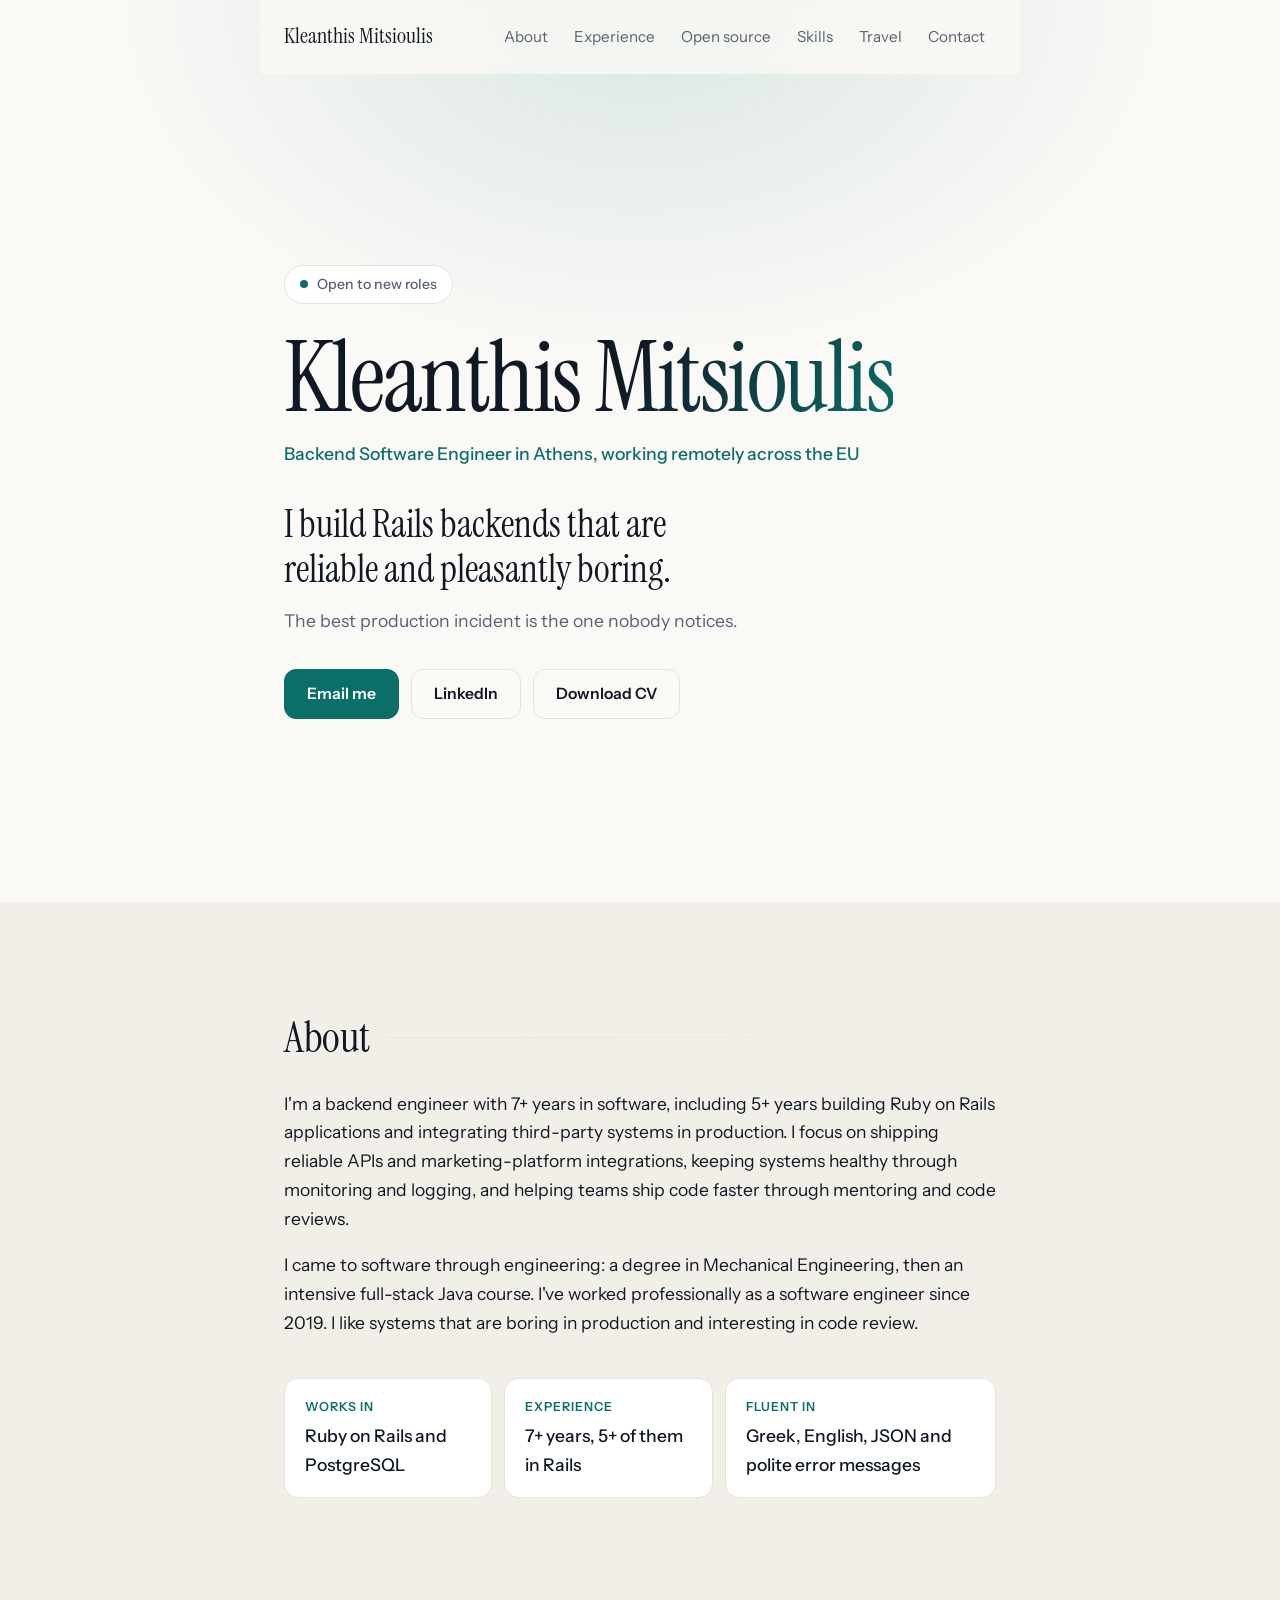
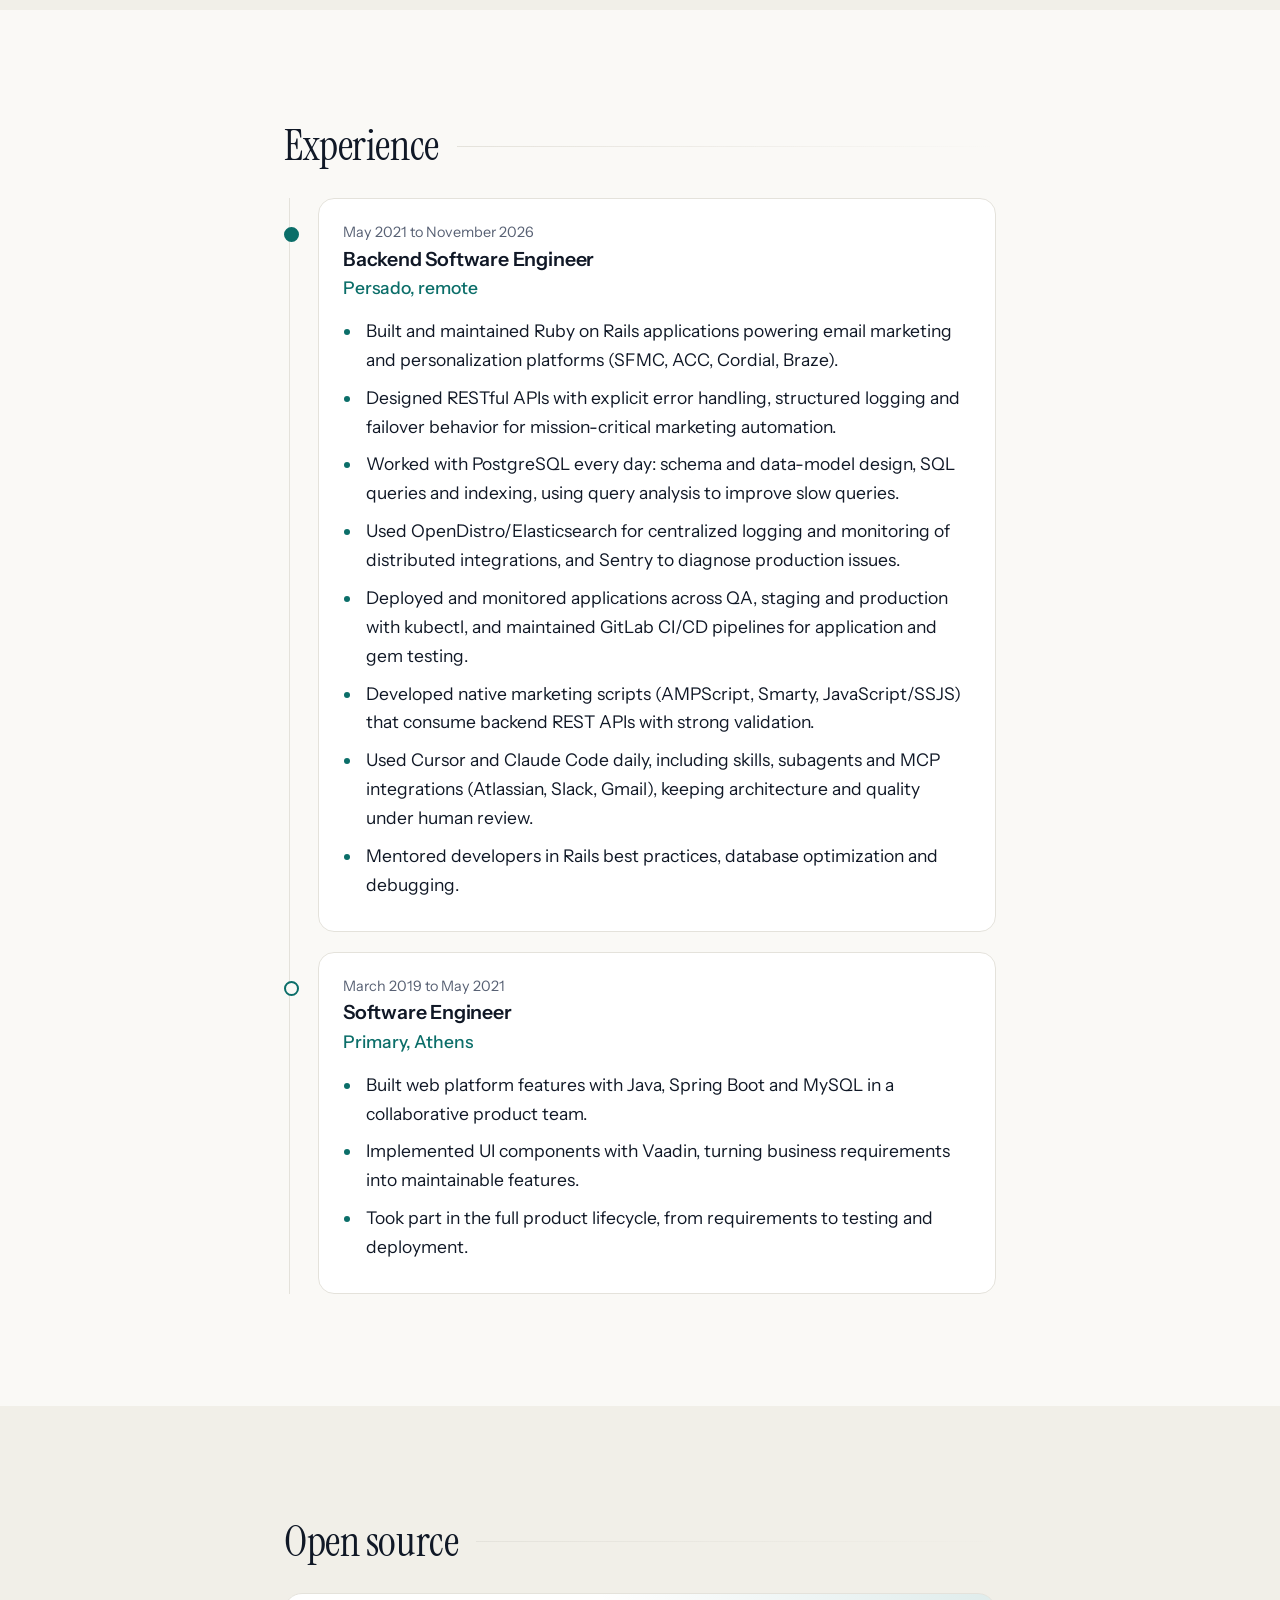
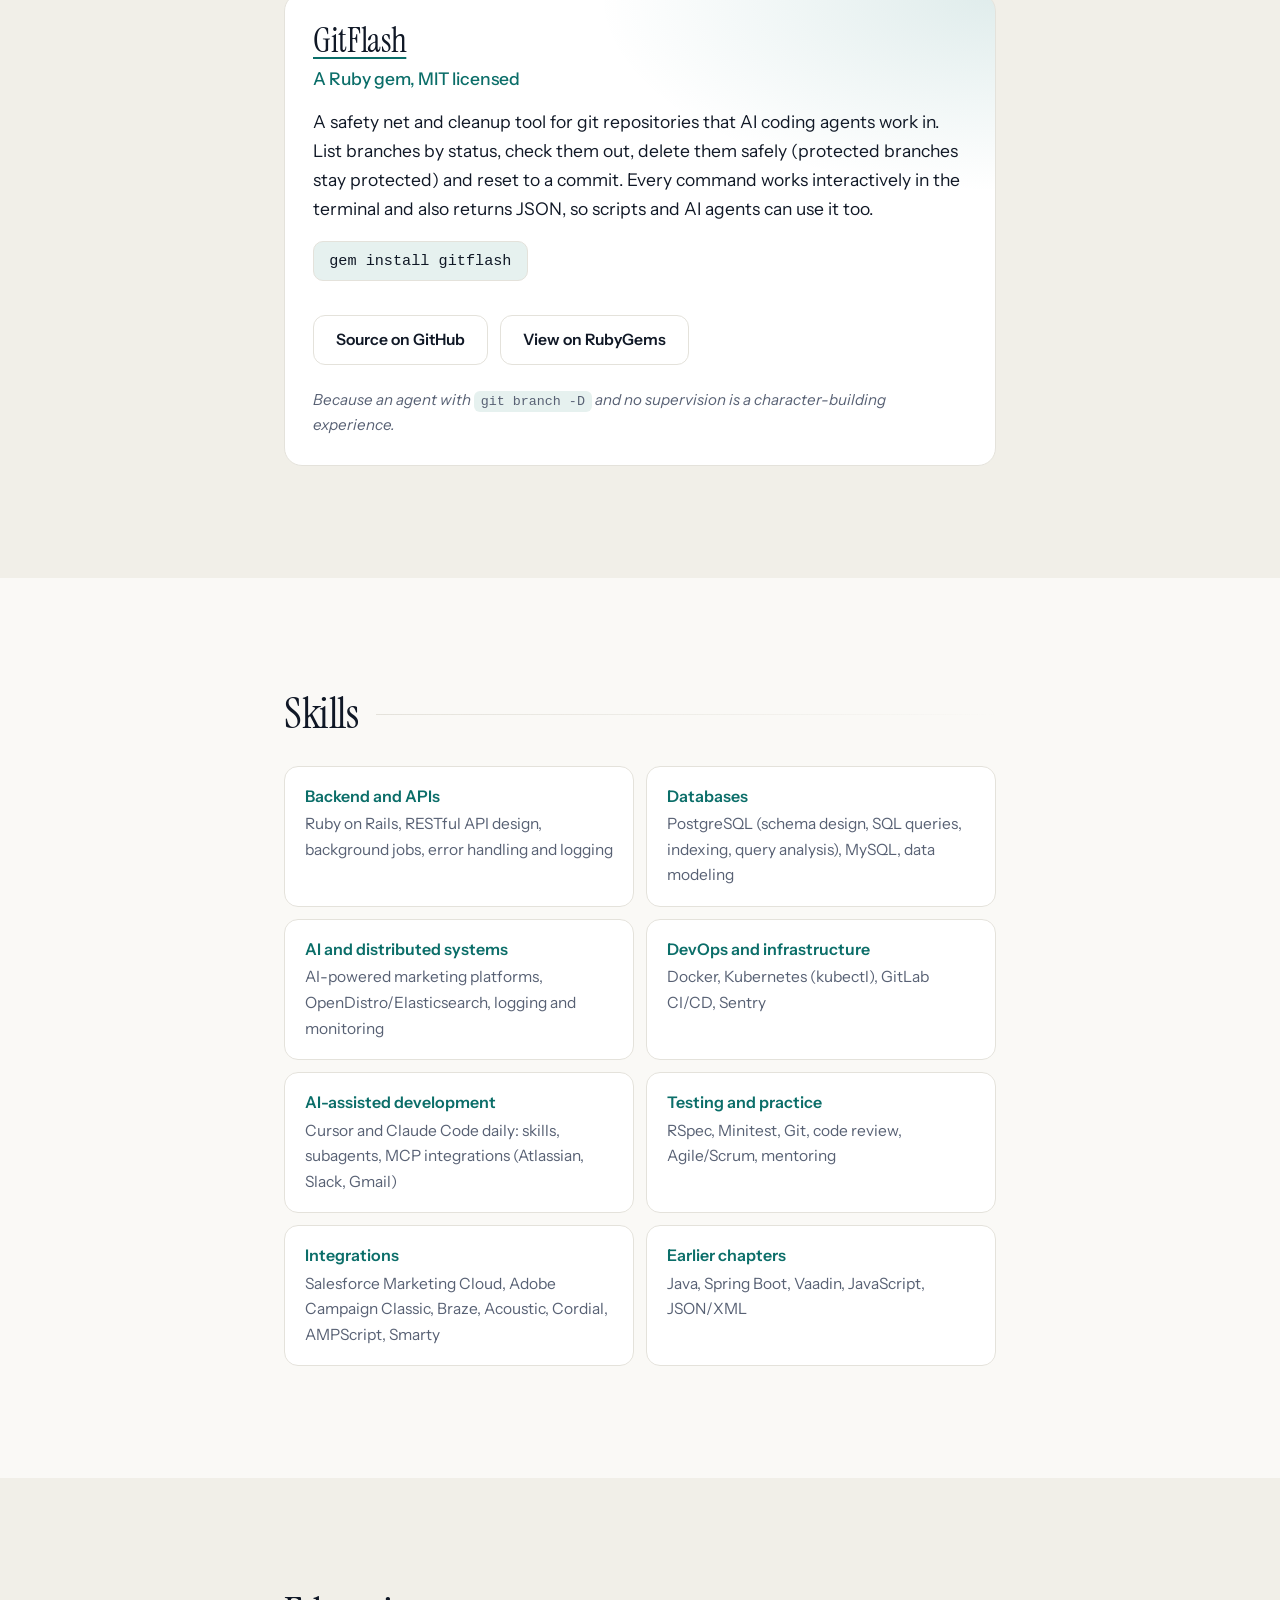
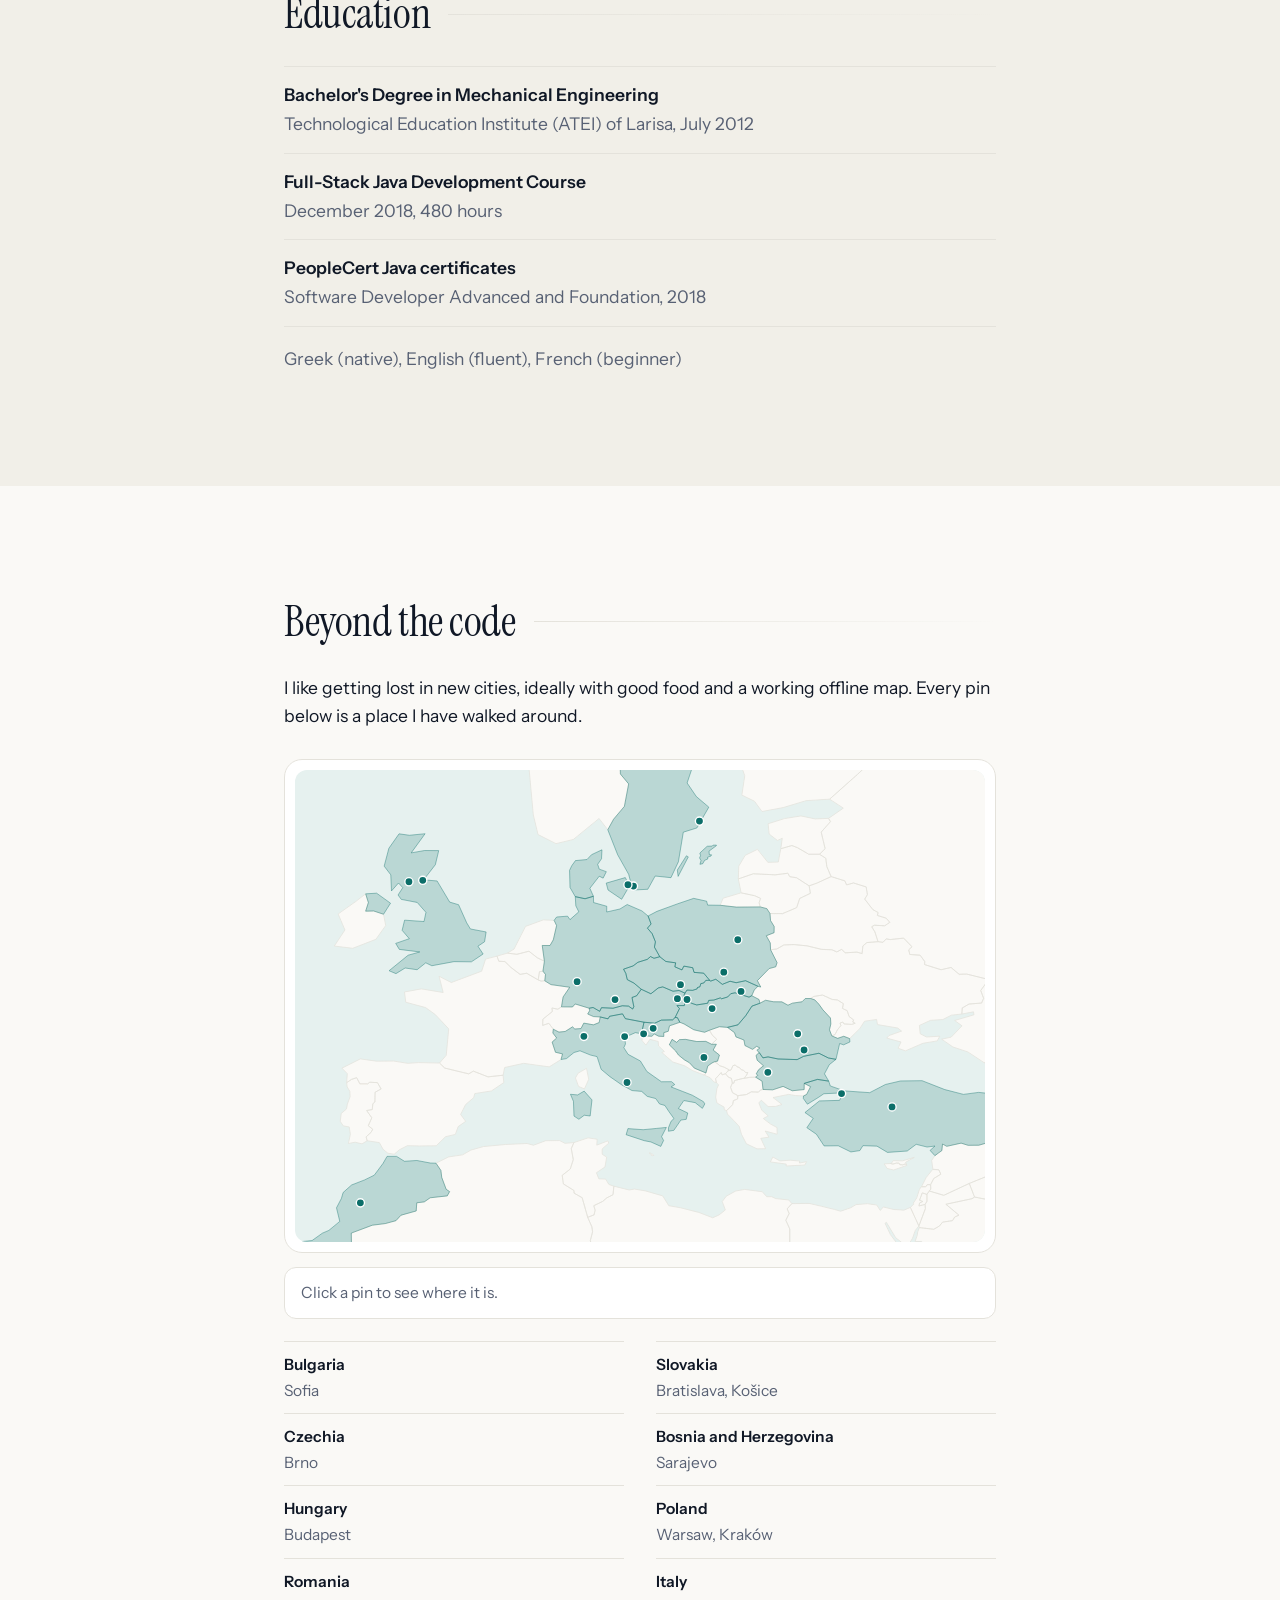
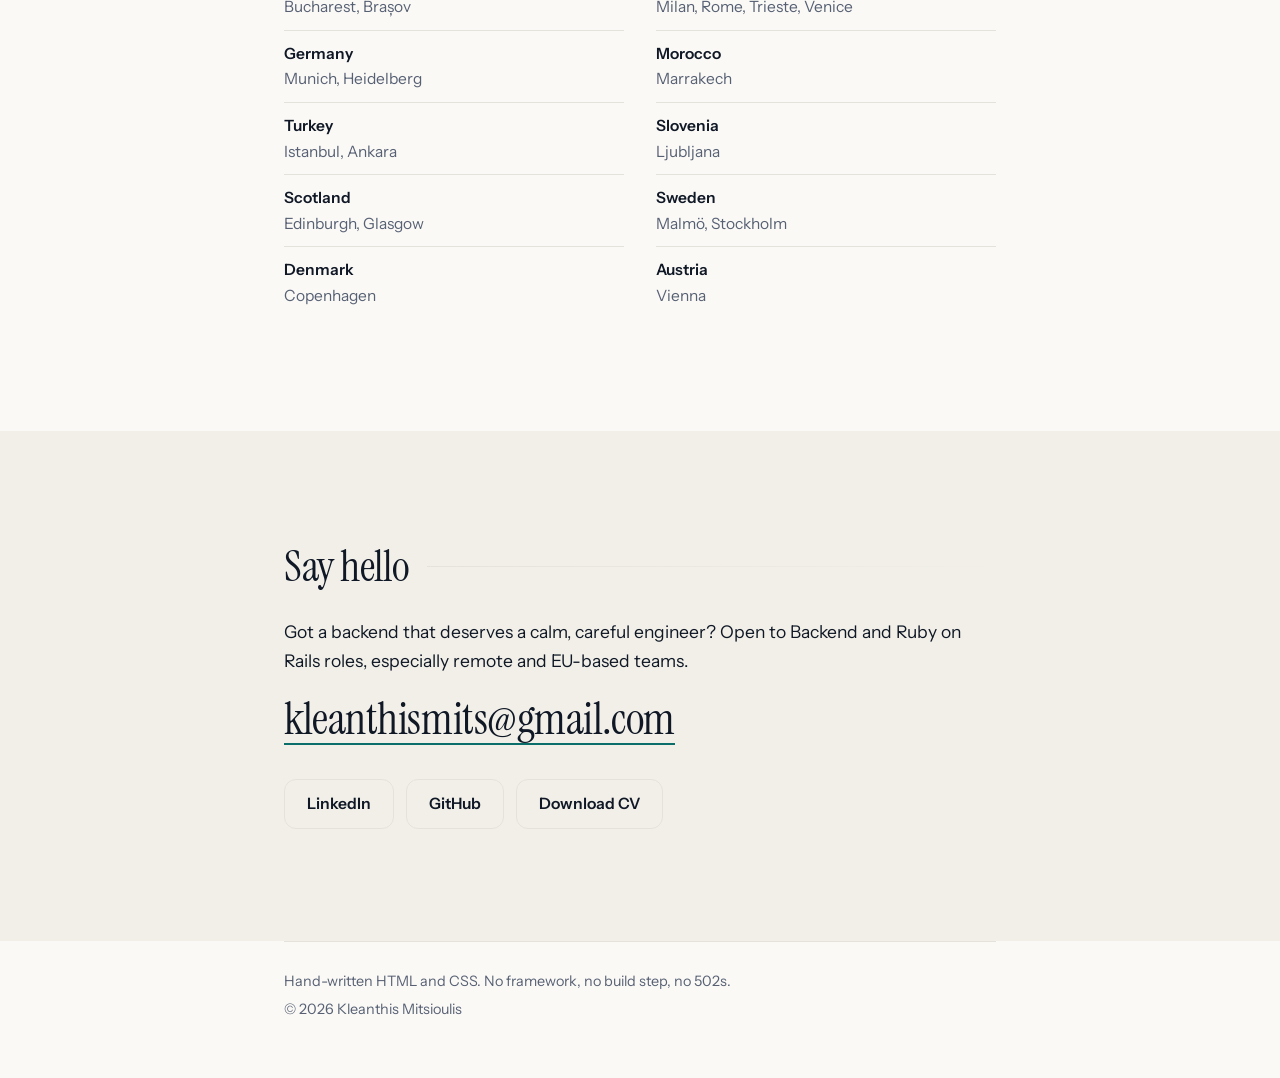
==== index.html @ 653f9b87 "Align content with profile; add CV download and link preview image" ====
<!doctype html>
<html lang="en">
<head>
  <meta charset="utf-8">
  <meta name="viewport" content="width=device-width, initial-scale=1">
  <title>Kleanthis Mitsioulis — Backend Software Engineer</title>
  <meta name="description" content="Kleanthis Mitsioulis is a Backend Software Engineer in Athens with 7+ years in software and 5+ years of Ruby on Rails, building reliable APIs and integrations for AI-powered marketing platforms. Open to remote roles in the EU.">
  <link rel="canonical" href="https://kleanthismits.github.io/kleanthis-site/">
  <meta property="og:title" content="Kleanthis Mitsioulis — Backend Software Engineer">
  <meta property="og:description" content="Rails backends that are reliable and pleasantly boring.">
  <meta property="og:url" content="https://kleanthismits.github.io/kleanthis-site/">
  <meta property="og:type" content="website">
  <meta property="og:image" content="https://kleanthismits.github.io/kleanthis-site/assets/og-image.png">
  <meta property="og:image:width" content="1200">
  <meta property="og:image:height" content="630">
  <meta property="og:image:alt" content="Kleanthis Mitsioulis, Backend Software Engineer. Rails backends that are reliable and pleasantly boring.">
  <meta name="twitter:card" content="summary_large_image">
  <meta name="theme-color" content="#FBFBFC" media="(prefers-color-scheme: light)">
  <meta name="theme-color" content="#0C1118" media="(prefers-color-scheme: dark)">
  <link rel="icon" href="data:image/svg+xml,%3Csvg xmlns='http://www.w3.org/2000/svg' viewBox='0 0 100 100'%3E%3Crect width='100' height='100' rx='22' fill='%230B6E69'/%3E%3Ctext x='50' y='72' font-size='62' font-family='Georgia,serif' text-anchor='middle' fill='%23fff'%3EK%3C/text%3E%3C/svg%3E">
  <link rel="preconnect" href="https://fonts.googleapis.com">
  <link rel="preconnect" href="https://fonts.gstatic.com" crossorigin>
  <link rel="stylesheet" href="https://fonts.googleapis.com/css2?family=Instrument+Sans:wght@400;500;600&family=Instrument+Serif:ital@0;1&display=swap">
  <link rel="stylesheet" href="style.css">
  <script type="application/ld+json">
  {
    "@context": "https://schema.org",
    "@type": "Person",
    "name": "Kleanthis Mitsioulis",
    "jobTitle": "Backend Software Engineer",
    "address": { "@type": "PostalAddress", "addressLocality": "Athens", "addressCountry": "GR" },
    "url": "https://kleanthismits.github.io/kleanthis-site/",
    "sameAs": [
      "https://github.com/Kleanthismits",
      "https://www.linkedin.com/in/kleanthis-mitsioulis/"
    ]
  }
  </script>
</head>
<body>
  <a class="skip" href="#main">Skip to content</a>

  <div class="col">
    <header class="top">
      <a class="mark" href="#top">Kleanthis Mitsioulis</a>
      <nav aria-label="Main">
        <a href="#about">About</a>
        <a href="#experience">Experience</a>
        <a href="#open-source">Open source</a>
        <a href="#skills">Skills</a>
        <a href="#travel">Travel</a>
        <a href="#contact">Contact</a>
      </nav>
    </header>

    <main id="main">
      <section class="hero" id="top">
        <p class="badge"><span class="dot" aria-hidden="true"></span>Open to new roles</p>
        <h1>Kleanthis Mitsioulis</h1>
        <p class="role">Backend Software Engineer in Athens, working remotely across the EU</p>
        <p class="tagline">I build Rails backends that are reliable and pleasantly boring.</p>
        <p class="sub">The best production incident is the one nobody notices.</p>
        <p class="actions">
          <a class="btn" href="mailto:kleanthismits@gmail.com">Email me</a>
          <a class="btn ghost" href="https://www.linkedin.com/in/kleanthis-mitsioulis/" rel="noopener">LinkedIn</a>
          <a class="btn ghost" href="assets/Kleanthis_Mitsioulis_CV.pdf" download>Download CV</a>
        </p>

      </section>

      <section class="sec" id="about">
        <h2>About</h2>
        <div class="prose">
          <p>I'm a backend engineer with 7+ years in software, including 5+ years building Ruby on Rails applications and integrating third-party systems in production. I focus on shipping reliable APIs and marketing-platform integrations, keeping systems healthy through monitoring and logging, and helping teams ship code faster through mentoring and code reviews.</p>
          <p>I came to software through engineering: a degree in Mechanical Engineering, then an intensive full-stack Java course. I've worked professionally as a software engineer since 2019. I like systems that are boring in production and interesting in code review.</p>
        </div>

        <dl class="facts">
          <div><dt>Works in</dt><dd>Ruby on Rails and PostgreSQL</dd></div>
          <div><dt>Experience</dt><dd>7+ years, 5+ of them in Rails</dd></div>
          <div><dt>Fluent in</dt><dd>Greek, English, JSON and polite error messages</dd></div>
        </dl>
      </section>

      <section class="sec" id="experience">
        <h2>Experience</h2>
        <div class="tl">
          <article class="job">
            <p class="when">May 2021 to November 2026</p>
            <h3>Backend Software Engineer</h3>
            <p class="org">Persado, remote</p>
            <ul class="bullets">
              <li>Built and maintained Ruby on Rails applications powering email marketing and personalization platforms (SFMC, ACC, Cordial, Braze).</li>
              <li>Designed RESTful APIs with explicit error handling, structured logging and failover behavior for mission-critical marketing automation.</li>
              <li>Worked with PostgreSQL every day: schema and data-model design, SQL queries and indexing, using query analysis to improve slow queries.</li>
              <li>Used OpenDistro/Elasticsearch for centralized logging and monitoring of distributed integrations, and Sentry to diagnose production issues.</li>
              <li>Deployed and monitored applications across QA, staging and production with kubectl, and maintained GitLab CI/CD pipelines for application and gem testing.</li>
              <li>Developed native marketing scripts (AMPScript, Smarty, JavaScript/SSJS) that consume backend REST APIs with strong validation.</li>
              <li>Used Cursor and Claude Code daily, including skills, subagents and MCP integrations (Atlassian, Slack, Gmail), keeping architecture and quality under human review.</li>
              <li>Mentored developers in Rails best practices, database optimization and debugging.</li>
            </ul>
          </article>
          <article class="job">
            <p class="when">March 2019 to May 2021</p>
            <h3>Software Engineer</h3>
            <p class="org">Primary, Athens</p>
            <ul class="bullets">
              <li>Built web platform features with Java, Spring Boot and MySQL in a collaborative product team.</li>
              <li>Implemented UI components with Vaadin, turning business requirements into maintainable features.</li>
              <li>Took part in the full product lifecycle, from requirements to testing and deployment.</li>
            </ul>
          </article>
        </div>
      </section>

      <section class="sec" id="open-source">
        <h2>Open source</h2>
        <article class="project">
          <h3><a href="https://github.com/Kleanthismits/git_flash" rel="noopener">GitFlash</a></h3>
          <p class="org">A Ruby gem, MIT licensed</p>
          <p class="prose">A safety net and cleanup tool for git repositories that AI coding agents work in. List branches by status, check them out, delete them safely (protected branches stay protected) and reset to a commit. Every command works interactively in the terminal and also returns JSON, so scripts and AI agents can use it too.</p>
          <p class="install"><code>gem install gitflash</code></p>
          <p class="actions">
            <a class="btn ghost" href="https://github.com/Kleanthismits/git_flash" rel="noopener">Source on GitHub</a>
            <a class="btn ghost" href="https://rubygems.org/gems/gitflash" rel="noopener">View on RubyGems</a>
          </p>
          <p class="aside">Because an agent with <code>git branch -D</code> and no supervision is a character-building experience.</p>
        </article>
      </section>

      <section class="sec" id="skills">
        <h2>Skills</h2>
        <div class="skills">
          <div>
            <h3>Backend and APIs</h3>
            <p>Ruby on Rails, RESTful API design, background jobs, error handling and logging</p>
          </div>
          <div>
            <h3>Databases</h3>
            <p>PostgreSQL (schema design, SQL queries, indexing, query analysis), MySQL, data modeling</p>
          </div>
          <div>
            <h3>AI and distributed systems</h3>
            <p>AI-powered marketing platforms, OpenDistro/Elasticsearch, logging and monitoring</p>
          </div>
          <div>
            <h3>DevOps and infrastructure</h3>
            <p>Docker, Kubernetes (kubectl), GitLab CI/CD, Sentry</p>
          </div>
          <div>
            <h3>AI-assisted development</h3>
            <p>Cursor and Claude Code daily: skills, subagents, MCP integrations (Atlassian, Slack, Gmail)</p>
          </div>
          <div>
            <h3>Testing and practice</h3>
            <p>RSpec, Minitest, Git, code review, Agile/Scrum, mentoring</p>
          </div>
          <div>
            <h3>Integrations</h3>
            <p>Salesforce Marketing Cloud, Adobe Campaign Classic, Braze, Acoustic, Cordial, AMPScript, Smarty</p>
          </div>
          <div>
            <h3>Earlier chapters</h3>
            <p>Java, Spring Boot, Vaadin, JavaScript, JSON/XML</p>
          </div>
        </div>
      </section>

      <section class="sec" id="education">
        <h2>Education</h2>
        <ul class="edu">
          <li><strong>Bachelor's Degree in Mechanical Engineering</strong><span>Technological Education Institute (ATEI) of Larisa, July 2012</span></li>
          <li><strong>Full-Stack Java Development Course</strong><span>December 2018, 480 hours</span></li>
          <li><strong>PeopleCert Java certificates</strong><span>Software Developer Advanced and Foundation, 2018</span></li>
        </ul>
        <p class="langs">Greek (native), English (fluent), French (beginner)</p>
      </section>

      <section class="sec" id="travel">
        <h2>Beyond the code</h2>
        <p class="prose">I like getting lost in new cities, ideally with good food and a working offline map. Every pin below is a place I have walked around.</p>
        <figure class="mapwrap">
          <svg class="map" viewBox="0 0 760 520" role="img" aria-labelledby="map-title" xmlns="http://www.w3.org/2000/svg">
  <title id="map-title">Map of Europe and North Africa with pins on 26 cities visited</title>
  <path class="land" d="M481.7 344.8L479.8 349.5L481.9 355.4L487.8 358.7L487.5 362.3L482.9 364.2L482.0 368.6L475.4 375.2L472.9 374.2L472.6 371.3L464.7 366.7L463.4 360.3L464.7 350.9L466.6 346.7L464.2 344.5L463.2 340.1L469.5 333.2L470.4 335.8L474.2 334.6L477.3 338.3L480.7 339.7L481.7 344.8ZM234.0 201.7L244.4 203.0L257.7 199.6L266.8 206.8L274.7 210.6L273.1 221.6L269.3 222.2L267.8 231.2L255.2 223.9L247.9 225.1L237.9 217.5L231.2 211.0L224.5 210.7L222.5 205.0L234.0 201.7ZM523.2 158.1L537.0 158.2L552.6 151.6L555.9 141.5L567.7 135.8L566.3 127.6L575.1 124.5L590.5 117.4L605.6 122.1L607.6 126.6L615.1 124.4L629.1 128.8L630.5 137.3L627.5 142.2L636.5 153.8L642.3 157.0L641.4 160.2L651.1 163.2L655.2 167.8L649.6 171.6L638.1 171.0L635.3 172.6L638.7 178.3L642.2 189.1L629.9 190.1L625.5 193.8L624.6 202.2L618.9 200.6L605.9 201.4L602.2 197.5L596.8 200.4L591.4 198.0L580.1 197.6L564.1 193.7L549.6 192.3L538.5 192.7L530.6 197.2L523.8 197.9L523.5 190.5L519.1 182.6L527.7 179.2L527.8 172.4L523.8 165.8L523.2 158.1ZM324.0 262.4L324.5 265.1L322.4 268.8L328.8 271.6L336.2 272.0L335.0 278.2L328.7 280.7L318.1 278.8L315.0 284.8L308.2 285.3L305.7 282.9L297.6 288.0L290.7 288.7L284.5 285.5L279.6 279.0L272.8 281.3L273.0 274.5L283.5 266.0L283.0 262.1L289.5 263.5L293.5 260.9L305.7 261.0L308.6 257.7L324.0 262.4ZM655.8 433.4L656.8 433.4L658.9 430.3L669.2 430.5L682.2 426.7L672.5 432.1L673.6 434.5L672.0 434.0L669.3 435.0L667.2 434.7L666.4 435.2L666.2 433.9L665.1 433.1L662.4 433.0L658.5 434.1L655.8 433.4ZM673.6 434.5L674.0 435.5L659.3 440.6L652.3 438.9L649.0 433.9L655.8 433.4L658.5 434.1L662.4 433.0L665.1 433.1L666.2 433.9L666.4 435.2L667.2 434.7L669.3 435.0L672.0 434.0L673.6 434.5ZM358.5 571.9L309.3 593.2L267.8 614.8L247.6 619.7L231.7 620.8L231.5 613.8L224.9 612.0L216.0 608.9L212.6 603.7L164.2 579.5L115.8 554.9L61.9 527.0L62.2 524.8L62.2 524.0L62.0 510.1L85.2 501.4L99.5 499.6L111.2 496.4L116.7 490.4L133.5 485.7L134.1 476.7L142.4 475.7L148.9 471.2L167.7 469.1L170.3 464.4L166.5 461.8L161.6 448.7L160.7 441.1L155.3 433.1L169.1 426.2L184.6 423.9L193.6 418.7L207.5 414.8L231.8 412.5L255.5 411.4L262.7 413.3L276.2 408.3L291.5 408.2L297.4 411.2L307.2 410.4L304.3 417.0L306.5 429.1L303.2 439.5L294.3 446.5L295.6 455.9L307.3 463.2L307.4 466.1L316.3 471.1L322.4 492.7L327.0 503.2L327.8 508.7L325.3 518.3L326.3 523.6L324.5 530.0L325.7 537.3L320.1 542.1L328.5 550.4L329.1 555.3L334.2 561.6L340.9 559.6L352.2 564.8L358.5 571.9ZM687.2 502.3L683.2 507.1L680.1 516.0L676.2 522.1L672.8 524.1L668.1 520.3L661.6 515.1L651.4 498.2L649.9 499.3L655.8 511.7L664.6 523.5L675.5 541.5L680.8 547.8L685.4 554.2L698.2 566.8L695.4 568.7L695.8 576.0L712.5 586.1L715.1 588.4L658.2 588.4L602.6 588.4L544.9 588.4L544.9 546.8L544.9 505.4L540.6 495.9L544.3 488.5L542.1 483.4L547.3 477.6L566.3 477.4L580.1 480.6L594.4 484.1L601.0 486.0L612.1 482.2L618.0 478.7L630.6 477.7L640.8 479.2L644.7 485.2L648.0 481.3L659.5 484.1L670.7 484.8L677.8 481.8L687.2 502.3ZM56.9 344.4L57.6 334.5L51.7 328.4L72.0 318.2L89.6 320.7L108.8 320.6L124.1 323.1L136.0 322.3L159.2 322.8L164.9 328.3L191.3 334.7L196.5 331.7L212.6 338.0L229.2 336.2L230.0 344.3L216.4 353.5L198.0 356.4L196.8 360.9L187.9 368.5L182.4 379.4L188.0 387.0L179.7 392.8L176.6 401.4L165.8 403.9L155.6 413.9L137.4 414.1L123.8 413.8L114.8 418.4L109.3 423.2L102.3 422.1L97.0 417.8L92.9 410.4L79.5 408.4L78.3 404.1L83.7 399.2L85.6 395.7L80.7 391.8L84.6 383.1L78.9 375.1L85.1 374.0L85.7 367.6L88.0 365.7L88.2 355.0L94.8 351.3L90.8 344.4L82.4 343.9L80.0 345.7L71.5 345.7L67.9 338.9L62.1 340.9L56.9 344.4ZM535.1 86.7L536.7 75.2L531.4 77.6L522.3 70.6L521.1 59.2L539.2 53.5L557.3 50.6L572.9 53.9L587.7 53.3L589.8 56.9L579.6 68.4L583.9 86.7L577.7 92.8L565.9 92.8L553.5 85.6L547.3 83.2L535.1 86.7ZM596.4 -177.2L594.3 -157.3L616.3 -138.9L603.0 -118.7L619.7 -89.4L610.1 -68.2L623.0 -50.3L617.1 -35.0L638.3 -19.3L633.0 -7.9L619.6 4.8L588.9 32.1L562.9 33.8L537.7 41.4L514.4 45.7L506.1 34.4L492.2 27.6L495.4 6.4L488.4 -13.5L495.2 -26.7L508.2 -41.2L541.0 -67.1L550.6 -72.2L549.1 -82.6L529.2 -94.5L524.3 -104.5L524.0 -145.4L501.6 -164.4L482.5 -178.4L491.1 -186.1L507.0 -170.8L525.7 -172.2L541.1 -165.3L554.8 -178.0L561.8 -199.6L584.1 -209.8L602.5 -197.8L596.4 -177.2ZM323.5 340.7L318.8 351.3L312.3 348.5L308.9 339.2L311.8 334.0L321.1 328.6L323.5 340.7ZM237.9 217.5L247.9 225.1L255.2 223.9L267.8 231.2L271.0 232.5L275.1 232.2L281.9 236.4L302.6 239.3L295.3 250.0L293.5 260.9L289.5 263.5L283.0 262.1L283.5 266.0L273.0 274.5L272.8 281.3L279.6 279.0L284.5 285.5L284.0 289.7L288.2 295.2L283.2 299.7L286.9 310.9L294.7 312.7L293.0 318.9L280.0 327.0L251.8 323.1L230.9 327.7L229.2 336.2L212.6 338.0L196.5 331.7L191.3 334.7L164.9 328.3L159.2 322.8L166.6 314.2L169.3 285.1L154.5 269.4L143.9 261.7L122.0 255.8L120.6 244.5L139.2 241.1L163.2 245.1L158.7 227.2L172.2 234.1L205.6 221.6L209.9 208.3L222.5 205.0L224.5 210.7L231.2 211.0L237.9 217.5ZM782.3 349.2L784.4 343.3L780.8 333.8L772.6 328.6L764.6 327.0L759.4 322.6L761.1 320.9L773.2 323.4L794.3 325.7L813.9 332.4L816.4 335.0L825.1 332.8L838.4 335.8L842.8 341.5L851.8 344.7L848.1 346.6L855.2 354.1L853.2 355.7L845.5 354.9L834.8 350.9L831.3 353.2L811.4 355.3L797.6 348.5L782.3 349.2ZM526.3 426.3L534.1 430.6L545.3 429.8L555.9 430.7L555.6 432.9L563.4 431.4L561.6 435.1L541.0 436.2L541.1 434.1L523.6 431.7L526.3 426.3ZM567.9 348.8L563.5 357.4L560.1 359.0L551.3 358.6L543.8 357.3L526.5 360.8L536.4 368.4L529.1 370.6L521.1 370.7L513.6 363.7L510.9 366.7L514.1 374.7L521.2 381.0L515.8 383.9L523.8 390.0L530.9 393.8L531.1 401.2L517.9 397.7L522.1 404.4L513.0 405.7L518.4 417.1L508.9 417.3L497.2 411.7L491.8 401.3L489.3 392.6L483.7 386.5L476.3 379.0L475.4 375.2L482.0 368.6L482.9 364.2L487.5 362.3L487.8 358.7L497.2 357.5L502.7 354.5L510.5 354.8L512.8 352.4L515.5 351.9L526.2 352.3L537.6 348.5L547.7 353.3L560.8 352.0L560.9 345.2L567.9 348.8ZM-484.2 -800.1L-436.0 -850.1L-385.7 -846.2L-367.4 -879.1L-316.7 -888.0L-202.2 -876.5L-112.5 -808.0L-139.0 -777.5L-193.8 -774.1L-271.0 -766.6L-263.8 -753.2L-213.0 -761.4L-169.8 -736.0L-142.0 -758.5L-130.1 -732.2L-145.8 -691.9L-109.3 -717.3L-39.7 -745.1L3.3 -731.1L11.3 -701.2L-47.1 -654.6L-55.2 -640.3L-101.0 -629.7L-67.8 -626.8L-84.6 -584.5L-96.1 -549.2L-95.7 -493.0L-78.5 -462.3L-100.9 -460.4L-124.5 -446.1L-98.0 -423.0L-94.6 -387.5L-110.0 -383.8L-91.4 -350.1L-123.2 -347.3L-106.6 -332.1L-111.3 -319.2L-131.5 -313.6L-151.5 -313.5L-133.5 -289.6L-133.4 -274.4L-161.7 -288.5L-169.1 -279.4L-149.7 -270.9L-131.0 -250.8L-125.5 -225.2L-151.1 -219.2L-162.1 -231.2L-179.9 -249.5L-175.0 -227.9L-191.6 -211.7L-153.8 -210.4L-134.1 -208.7L-172.5 -182.8L-211.5 -160.3L-253.4 -150.6L-269.3 -150.5L-284.1 -139.9L-304.0 -111.8L-334.9 -93.8L-344.8 -92.8L-363.9 -86.6L-384.5 -80.7L-396.8 -65.5L-397.0 -48.8L-404.2 -33.4L-427.6 -15.2L-421.8 2.2L-428.3 20.0L-435.6 40.6L-455.8 41.8L-477.0 24.7L-505.7 24.6L-519.6 12.9L-529.1 -8.5L-554.0 -36.8L-561.3 -52.1L-563.2 -73.8L-583.1 -96.9L-577.9 -115.9L-587.5 -125.2L-573.3 -157.1L-551.7 -167.6L-546.1 -179.6L-543.1 -202.7L-559.4 -192.1L-567.2 -187.7L-580.1 -183.6L-597.7 -193.1L-598.7 -213.6L-593.1 -230.1L-579.8 -230.5L-550.5 -222.2L-575.2 -242.2L-588.0 -253.3L-602.3 -248.7L-614.2 -256.8L-598.2 -288.1L-606.9 -301.1L-618.3 -325.9L-635.6 -366.1L-653.8 -381.5L-653.7 -398.5L-692.2 -423.1L-722.6 -426.3L-760.9 -424.5L-795.9 -421.4L-812.6 -435.2L-837.5 -463.4L-799.8 -478.0L-771.0 -480.5L-832.3 -492.9L-864.6 -512.9L-862.7 -532.5L-808.4 -557.8L-755.9 -584.2L-750.3 -604.9L-789.0 -626.1L-776.5 -650.6L-726.9 -696.0L-706.0 -703.3L-712.0 -734.8L-678.0 -754.1L-633.9 -765.9L-589.9 -766.6L-574.2 -743.4L-536.2 -785.0L-501.9 -756.4L-481.8 -750.5L-452.0 -726.9L-486.1 -766.6L-484.2 -800.1ZM456.4 286.7L459.9 292.4L464.5 296.6L458.9 302.1L452.5 298.9L442.5 299.1L430.2 296.7L423.5 297.0L420.4 300.0L415.3 296.7L412.3 302.7L419.3 309.5L422.4 314.0L429.0 319.3L434.5 322.5L439.9 328.4L452.6 333.7L451.0 336.1L437.5 330.9L429.2 325.8L416.1 321.6L404.0 311.1L406.9 310.0L400.4 303.9L400.1 299.0L390.9 296.7L386.5 303.0L382.3 298.1L382.6 293.0L393.1 293.3L395.7 290.8L400.6 293.2L406.2 293.5L406.2 289.3L411.1 287.8L412.5 281.8L423.9 277.9L428.5 279.7L439.2 286.1L451.1 288.9L456.4 286.7ZM97.5 158.9L99.9 171.3L89.1 186.5L63.6 196.4L43.3 193.9L55.0 176.2L47.5 158.6L67.0 144.8L77.8 136.4L80.8 146.0L77.8 155.5L86.7 155.3L97.5 158.9ZM837.7 422.8L847.1 426.6L848.2 434.0L841.0 438.4L837.7 448.1L847.6 459.9L865.2 466.6L872.6 475.9L870.2 484.6L874.8 484.6L874.9 491.0L882.9 497.3L874.4 496.7L864.7 495.7L854.2 507.1L827.5 506.1L787.1 482.1L765.7 473.7L748.5 470.4L742.7 455.4L774.4 442.5L779.8 427.3L778.5 417.9L786.3 414.8L793.7 406.7L799.9 404.7L816.5 406.4L821.6 409.7L828.4 407.5L837.7 422.8ZM698.6 463.7L696.1 467.5L690.9 465.8L687.9 473.9L691.5 475.3L687.9 477.0L687.3 480.2L694.0 478.5L694.3 483.2L687.2 502.3L677.8 481.8L681.9 477.8L681.0 477.1L684.8 471.4L687.7 462.2L689.7 459.1L694.9 459.0L696.2 456.8L700.1 456.7L700.3 461.7L698.4 463.6ZM696.1 467.5L698.6 463.7L714.6 468.5L742.7 455.4L748.5 470.4L745.7 472.2L717.0 478.3L731.3 490.3L726.6 492.4L724.2 496.4L713.3 498.0L709.8 502.3L703.6 505.9L687.7 504.0L687.2 502.3L694.3 483.2L694.0 478.5L696.1 475.0L696.1 467.5ZM484.1 342.1L483.5 344.9L481.7 344.8L480.7 339.7L477.3 338.3L474.2 334.6L476.9 331.4L480.3 330.4L482.3 325.7L484.9 324.9L486.9 326.9L489.6 327.8L491.5 330.1L493.8 330.7L496.6 333.3L498.7 333.2L497.1 336.7L495.3 338.3L495.8 339.4L492.6 339.9L484.1 342.1ZM700.1 456.7L696.2 456.8L694.9 459.0L690.1 459.0L695.2 448.9L702.3 440.1L709.1 440.3L711.4 445.2L703.6 449.9L700.1 456.7ZM399.4 578.7L389.2 582.9L381.2 576.7L358.5 571.9L352.2 564.8L340.9 559.6L334.2 561.6L329.1 555.3L328.5 550.4L320.1 542.1L325.7 537.3L324.5 530.0L326.3 523.6L325.3 518.3L327.8 508.7L327.0 503.2L322.4 492.7L329.4 490.0L330.6 484.9L329.1 479.9L338.9 475.2L343.4 471.3L350.3 467.8L351.2 458.4L368.0 462.6L374.0 461.6L386.0 463.6L405.0 469.1L411.7 479.9L424.6 482.2L444.8 487.3L460.1 493.2L467.1 490.1L474.0 484.6L470.6 475.3L475.1 469.4L485.5 463.7L495.3 462.0L514.7 464.5L519.6 470.0L525.0 470.0L529.5 472.1L543.8 473.6L547.3 477.6L542.1 483.4L544.3 488.5L540.6 495.9L544.9 505.4L544.9 546.8L544.9 588.4L544.9 610.4L528.4 610.5L528.2 615.1L471.0 594.0L413.9 572.6L399.4 578.7ZM512.4 150.8L511.2 146.2L512.8 141.4L506.4 138.5L491.4 135.3L488.3 120.0L504.8 114.3L528.8 115.5L542.9 113.7L544.9 117.5L552.5 118.7L566.3 127.6L567.7 135.8L555.9 141.5L552.6 151.6L537.0 158.2L523.2 158.1L519.7 152.7L512.4 150.8ZM273.1 221.6L275.9 225.2L275.1 232.2L271.0 232.5L267.8 231.2L269.3 222.2L273.1 221.6ZM488.3 120.0L488.8 105.9L495.9 94.0L509.4 87.4L520.8 101.7L532.3 101.4L535.1 86.7L547.3 83.2L553.5 85.6L565.9 92.8L577.7 92.8L584.6 97.2L585.8 106.4L590.5 117.4L575.1 124.5L566.3 127.6L552.5 118.7L544.9 117.5L542.9 113.7L528.8 115.5L504.8 114.3L488.3 120.0ZM568.1 251.7L571.5 249.4L581.1 247.9L591.6 252.7L597.5 253.3L604.0 257.4L603.0 262.6L608.2 265.1L610.3 271.5L615.3 275.3L614.3 277.5L617.0 279.0L613.2 280.2L604.7 279.7L603.3 277.6L600.3 278.8L601.3 281.5L597.4 286.3L594.9 291.3L591.3 292.9L588.7 286.2L590.2 279.8L589.8 273.2L581.5 264.2L576.9 257.8L572.5 253.2L568.1 251.7ZM481.7 344.8L483.5 344.9L484.1 342.1L492.6 339.9L495.8 339.4L500.7 338.6L507.3 338.3L514.5 342.8L515.5 351.9L512.8 352.4L510.5 354.8L502.7 354.5L497.2 357.5L487.8 358.7L481.9 355.4L479.8 349.5L481.7 344.8ZM395.3 424.4L393.4 424.8L392.2 424.2L392.2 422.8L393.6 423.1L394.9 424.0ZM391.7 422.2L390.8 422.4L390.0 422.0L390.9 421.6L391.8 422.1ZM470.4 335.8L469.5 333.2L463.2 340.1L464.2 344.5L461.2 343.4L457.2 338.9L451.0 336.1L452.6 333.7L454.7 326.0L459.3 322.7L462.0 321.4L465.8 323.8L467.9 325.8L472.6 327.3L478.1 330.2L476.9 331.4L474.2 334.6L470.4 335.8ZM11.9 668.7L2.4 661.3L-6.2 653.4L-15.8 650.6L-22.6 647.4L-30.6 647.6L-37.6 649.9L-44.7 649.0L-49.7 652.4L-50.9 646.6L-46.9 641.3L-45.1 631.1L-46.7 620.3L-48.4 614.9L-47.0 609.4L-50.7 604.2L-58.3 599.4L-55.1 595.8L1.0 595.8L-1.7 579.7L1.8 574.0L15.2 573.0L14.8 543.9L61.8 544.5L61.9 527.0L115.8 554.9L93.9 555.1L100.8 603.4L107.7 650.4L110.2 651.7L107.0 659.2L49.5 659.4L47.3 661.8L41.8 661.0L33.7 663.2L23.7 660.2L19.1 660.4L16.7 666.7L11.9 668.7ZM273.5 165.1L285.4 165.6L288.1 171.4L284.5 187.0L280.9 193.3L272.3 193.3L274.7 210.6L266.8 206.8L257.7 199.6L244.4 203.0L234.0 201.7L241.3 197.2L253.9 172.3L273.5 165.1ZM590.3 -241.6L635.2 -218.6L616.7 -210.4L632.4 -191.6L608.0 -179.9L596.4 -177.2L602.5 -197.8L584.1 -209.8L561.8 -199.6L554.8 -178.0L541.1 -165.3L525.7 -172.2L507.0 -170.8L491.1 -186.1L482.5 -178.4L473.6 -177.2L471.5 -158.5L444.4 -163.0L440.6 -147.5L426.9 -147.6L417.4 -128.2L403.1 -99.3L380.8 -64.3L386.0 -56.0L381.0 -46.6L366.8 -47.0L357.5 -25.3L358.4 4.4L367.5 15.3L362.8 40.1L350.9 54.2L344.5 65.8L334.9 53.4L306.6 76.5L287.5 81.1L267.7 71.1L262.5 49.5L258.0 0.6L271.2 -13.6L309.1 -32.7L337.4 -57.0L363.6 -91.3L398.1 -142.0L422.1 -162.9L461.5 -199.3L493.0 -212.5L516.6 -210.9L538.4 -236.7L564.6 -235.3L590.3 -241.6ZM56.9 344.4L62.1 340.9L67.9 338.9L71.5 345.7L80.0 345.7L82.4 343.9L90.8 344.4L94.8 351.3L88.2 355.0L88.0 365.7L85.7 367.6L85.1 374.0L78.9 375.1L84.6 383.1L80.7 391.8L85.6 395.7L83.7 399.2L78.3 404.1L79.5 408.4L73.8 411.8L66.2 410.0L58.8 411.4L61.0 401.2L59.7 393.2L53.2 392.0L49.8 387.0L50.9 378.3L56.7 373.4L57.7 368.0L60.7 359.8L60.4 354.0L57.5 349.1L56.9 344.4ZM512.4 150.8L486.0 151.0L468.3 149.0L471.6 141.2L491.4 135.3L506.4 138.5L512.8 141.4L511.2 146.2L512.4 150.8ZM1720.3 -461.8L1724.2 -439.6L1737.3 -450.4L1779.2 -449.8L1811.5 -428.3L1823.1 -412.3L1819.5 -390.7L1803.6 -378.8L1765.9 -357.0L1755.2 -345.7L1773.0 -340.4L1794.2 -331.0L1807.1 -338.0L1814.4 -314.5L1820.7 -323.9L1843.6 -329.7L1889.6 -323.7L1893.1 -306.8L1953.1 -301.6L1953.9 -329.1L1984.3 -322.7L2007.2 -322.9L2030.4 -303.9L2037.0 -281.7L2028.5 -267.6L2046.5 -241.9L2069.0 -229.0L2082.9 -262.8L2105.9 -248.1L2130.3 -256.8L2158.1 -246.8L2168.6 -255.9L2192.1 -251.4L2181.7 -282.3L2200.7 -297.3L2330.2 -275.0L2342.4 -255.2L2379.9 -230.7L2437.8 -236.7L2466.4 -231.5L2478.3 -218.6L2476.6 -196.5L2494.2 -188.1L2513.4 -194.1L2538.9 -194.9L2565.9 -189.1L2593.1 -192.3L2618.1 -166.6L2635.9 -175.7L2624.3 -194.4L2630.7 -207.7L2676.4 -199.3L2706.2 -201.1L2747.5 -187.0L2767.5 -174.3L2767.5 -68.9L2749.0 -58.2L2730.4 -59.9L2743.4 -47.3L2751.9 -28.1L2758.5 -22.0L2760.2 -12.6L2756.5 -6.7L2729.8 -11.6L2689.7 5.1L2676.9 7.6L2655.0 22.7L2634.2 35.6L2628.9 45.0L2608.4 30.6L2571.0 46.9L2564.5 39.3L2550.7 48.1L2531.5 45.3L2526.9 58.7L2509.7 77.9L2510.2 85.8L2526.5 90.1L2524.6 117.6L2511.3 118.3L2505.2 133.6L2511.1 141.4L2486.0 150.5L2481.1 170.4L2459.7 174.6L2455.4 191.8L2434.7 207.2L2429.4 195.9L2423.3 171.2L2415.3 131.9L2422.2 106.3L2434.3 94.9L2435.0 85.9L2457.3 81.6L2482.9 56.6L2507.6 35.5L2533.4 18.6L2544.9 -12.2L2527.5 -10.3L2518.9 7.8L2482.5 31.3L2470.8 4.9L2433.7 12.3L2397.8 47.6L2409.7 60.0L2377.7 65.2L2355.5 67.3L2356.5 52.7L2334.3 49.6L2316.5 59.6L2272.6 56.1L2225.5 62.1L2179.0 100.2L2124.1 143.6L2146.7 145.9L2153.7 156.9L2167.6 160.8L2176.8 152.1L2192.5 153.2L2213.3 172.4L2213.7 186.8L2202.5 203.5L2201.3 222.9L2194.9 248.2L2173.2 270.4L2168.4 280.8L2149.0 298.0L2129.7 314.7L2120.4 323.1L2101.3 331.4L2092.2 331.6L2083.2 324.8L2064.0 335.1L2061.8 339.7L2059.7 337.3L2059.7 330.2L2067.0 329.8L2069.0 313.0L2065.3 300.6L2077.6 295.4L2095.0 298.0L2104.6 283.6L2109.5 267.2L2115.1 261.6L2122.6 247.7L2098.9 252.3L2086.5 258.4L2064.7 258.3L2058.9 243.8L2041.9 232.6L2017.0 227.5L2011.7 211.7L2006.7 201.6L2001.3 194.5L1992.4 177.4L1979.8 171.1L1958.4 166.0L1939.4 166.5L1921.6 169.6L1909.7 178.1L1917.6 182.1L1917.8 191.4L1909.8 196.8L1896.8 214.2L1897.0 221.3L1876.8 231.5L1859.5 225.4L1842.4 226.8L1834.9 221.4L1826.3 219.6L1805.3 230.9L1786.4 233.6L1773.3 237.5L1755.2 234.9L1741.9 235.1L1733.2 227.0L1719.2 219.2L1704.8 217.1L1686.6 219.2L1673.1 222.2L1652.7 215.4L1650.0 203.2L1633.1 198.9L1620.1 197.0L1604.1 190.1L1589.2 207.2L1595.0 216.8L1581.1 228.0L1560.4 224.0L1546.0 223.4L1536.5 215.9L1521.5 215.7L1509.0 210.7L1487.2 218.3L1459.9 232.1L1444.7 234.8L1439.1 236.1L1431.5 226.4L1413.0 228.6L1406.9 221.8L1396.9 218.6L1390.0 209.2L1382.1 206.3L1361.5 210.5L1341.7 201.0L1334.1 209.6L1302.1 166.9L1283.8 153.4L1289.0 147.9L1253.1 164.5L1239.3 165.5L1240.5 155.9L1222.1 149.9L1207.1 154.2L1202.6 135.7L1176.8 131.8L1163.9 139.3L1128.1 145.9L1121.1 150.3L1067.4 156.4L1060.8 162.4L1071.2 174.2L1057.4 178.7L1060.1 183.3L1046.3 191.5L1069.6 202.9L1066.0 210.7L1045.8 210.0L1041.7 214.8L1023.3 206.4L1000.6 206.7L985.4 213.6L968.4 207.0L936.8 195.5L914.4 196.0L884.8 213.9L883.0 225.7L868.3 216.3L856.8 233.9L861.0 237.1L852.7 249.0L864.9 259.5L875.5 259.0L884.7 269.2L883.2 277.0L890.5 279.4L884.0 288.2L870.1 290.7L855.8 305.8L868.9 319.4L867.4 329.0L883.1 345.4L874.5 351.0L872.1 354.5L865.7 353.5L855.9 345.2L851.8 344.7L842.8 341.5L838.4 335.8L825.1 332.8L816.4 335.0L813.9 332.4L794.3 325.7L773.2 323.4L761.1 320.9L759.4 322.6L741.1 310.5L724.7 305.1L712.3 296.5L722.8 294.2L734.7 281.8L726.6 275.9L747.8 269.7L747.4 266.4L734.5 268.8L735.0 262.1L742.4 257.8L756.2 256.7L758.5 251.5L755.3 242.9L761.2 234.7L761.0 230.0L739.9 224.8L731.5 225.0L722.6 217.5L711.6 220.0L693.4 214.3L693.7 211.1L688.6 204.0L677.2 203.2L676.0 198.1L679.6 194.7L670.4 185.2L655.5 186.8L651.2 186.0L647.6 189.8L642.2 189.1L638.7 178.3L635.3 172.6L638.1 171.0L649.6 171.6L655.2 167.8L651.1 163.2L641.4 160.2L642.3 157.0L636.5 153.8L627.5 142.2L630.5 137.3L629.1 128.8L615.1 124.4L607.6 126.6L605.6 122.1L590.5 117.4L585.8 106.4L584.6 97.2L577.7 92.8L583.9 86.7L579.6 68.4L589.8 56.9L587.7 53.3L604.0 42.0L588.9 32.1L619.6 4.8L633.0 -7.9L638.3 -19.3L617.1 -35.0L623.0 -50.3L610.1 -68.2L619.7 -89.4L603.0 -118.7L616.3 -138.9L594.3 -157.3L596.4 -177.2L608.0 -179.9L632.4 -191.6L647.2 -202.0L670.7 -184.1L710.0 -177.2L764.2 -145.3L775.2 -132.4L776.1 -114.7L760.2 -101.1L736.8 -94.3L672.8 -113.9L662.3 -110.6L685.6 -91.8L686.6 -80.2L687.5 -55.3L706.0 -48.1L717.2 -41.9L719.0 -53.4L710.4 -63.7L719.5 -73.0L754.2 -57.8L766.2 -63.7L756.6 -81.7L790.0 -106.5L803.2 -105.0L816.6 -96.1L825.0 -113.8L813.0 -129.6L820.1 -145.8L809.5 -163.1L849.6 -154.1L857.8 -138.7L839.7 -135.3L839.8 -120.5L851.0 -111.5L873.2 -117.2L876.7 -134.2L906.7 -147.1L956.7 -171.2L967.5 -169.8L953.4 -152.7L971.2 -149.9L981.4 -159.4L1008.3 -160.2L1029.6 -171.9L1046.0 -154.9L1062.2 -173.6L1047.2 -190.5L1054.7 -200.3L1097.0 -191.3L1116.9 -182.1L1168.9 -149.7L1178.4 -164.4L1163.9 -179.5L1163.4 -185.7L1146.2 -188.6L1150.9 -202.7L1143.2 -226.6L1142.8 -236.6L1169.3 -266.1L1178.7 -297.1L1189.3 -304.0L1227.3 -294.7L1230.3 -275.6L1216.7 -248.8L1225.6 -238.6L1230.2 -216.7L1227.0 -175.9L1242.8 -158.5L1236.6 -140.1L1208.5 -102.5L1224.9 -98.7L1230.6 -108.0L1246.4 -114.7L1250.2 -127.8L1262.6 -140.6L1254.3 -156.3L1261.0 -175.0L1245.3 -177.4L1241.8 -193.7L1253.3 -224.2L1234.7 -250.1L1260.3 -272.3L1257.0 -296.7L1264.2 -297.5L1271.7 -278.4L1266.0 -246.4L1281.4 -240.6L1274.8 -264.1L1298.8 -277.2L1328.6 -279.0L1355.1 -260.0L1342.3 -288.0L1340.9 -325.9L1365.8 -333.3L1400.3 -331.7L1431.4 -336.5L1419.8 -356.4L1436.4 -382.2L1452.8 -383.3L1480.7 -403.6L1518.6 -409.2L1523.4 -420.8L1561.0 -424.8L1572.7 -415.2L1604.9 -438.1L1631.3 -437.4L1635.2 -456.7L1648.9 -476.3L1682.8 -495.9L1707.4 -480.4L1687.8 -468.8L1720.3 -461.8ZM60.3 530.2L60.0 524.0L62.2 524.0L62.2 524.8L61.9 527.0L61.8 544.5L14.8 543.9L15.2 573.0L1.8 574.0L-1.7 579.7L1.0 595.8L-55.1 595.8L-58.3 599.4L-57.7 594.8L-25.1 593.9L-23.4 589.9L-17.5 584.9L-12.8 569.4L7.2 557.2L13.9 542.8L18.4 542.0L23.1 533.0L35.1 531.7L40.3 533.2L46.8 533.2L51.4 530.6L60.3 530.2ZM799.9 650.1L798.0 645.5L793.7 642.3L792.6 638.0L785.2 634.1L777.5 625.0L773.5 616.1L763.6 608.5L757.2 606.7L747.7 596.2L746.0 588.5L746.6 581.9L738.4 569.4L731.7 565.0L723.9 562.7L719.2 556.2L720.0 553.6L716.0 547.7L711.8 545.2L706.2 536.6L697.5 527.3L690.2 519.3L683.0 519.3L685.3 512.9L685.9 508.8L687.7 504.0L703.6 505.9L709.8 502.3L713.3 498.0L724.2 496.4L726.6 492.4L731.3 490.3L717.0 478.3L745.7 472.2L748.5 470.4L765.7 473.7L787.1 482.1L827.5 506.1L854.2 507.1L867.0 508.2L870.5 513.8L880.7 513.5L886.3 523.6L893.4 526.3L895.8 530.4L905.6 535.2L906.4 540.0L905.0 543.8L906.8 547.7L911.0 550.9L912.9 554.6L915.0 557.4L919.3 559.6L923.3 558.8L926.0 563.2L926.6 565.8L932.1 577.2L975.2 582.8L978.1 580.5L984.7 588.4L975.1 610.5L932.1 621.4L890.7 625.6L877.3 630.5L867.1 641.8L860.4 643.6L856.8 640.0L851.3 640.6L837.4 639.5L834.8 638.4L818.3 638.7L814.4 639.6L808.5 636.8L804.7 642.2L806.2 646.7L799.9 650.1ZM485.7 294.0L494.5 297.4L495.6 303.5L504.0 307.7L508.5 304.4L512.0 306.2L508.7 308.7L511.3 311.2L507.8 314.4L509.1 319.7L516.0 325.8L510.6 330.2L508.1 334.7L509.7 336.3L507.3 338.3L500.7 338.6L495.8 339.4L495.3 338.3L497.1 336.7L498.7 333.2L496.6 333.3L493.8 330.7L491.5 330.1L489.6 327.8L486.9 326.9L484.9 324.9L482.3 325.7L480.3 330.4L476.9 331.4L478.1 330.2L472.6 327.3L467.9 325.8L465.8 323.8L462.0 321.4L465.4 320.7L467.5 314.0L460.6 308.5L464.1 302.1L458.9 302.1L464.5 296.6L459.9 292.4L456.4 286.7L467.4 282.8L476.4 283.5L484.1 289.3L485.7 294.0ZM742.7 455.4L714.6 468.5L698.6 463.7L700.3 461.7L700.1 456.7L703.6 449.9L711.4 445.2L709.1 440.3L702.6 439.7L701.3 430.0L704.8 424.8L708.6 422.0L712.5 419.2L713.2 412.0L717.9 414.5L733.7 411.0L741.4 413.4L753.2 413.3L769.7 408.5L777.4 408.7L793.7 406.7L786.3 414.8L778.5 417.9L779.8 427.3L774.4 442.5L742.7 455.4ZM322.4 492.7L316.3 471.1L307.4 466.1L307.3 463.2L295.6 455.9L294.3 446.5L303.2 439.5L306.5 429.1L304.3 417.0L307.2 410.4L322.8 405.2L332.8 406.7L332.4 413.2L344.6 408.5L345.6 411.0L338.4 417.3L338.3 423.2L343.3 426.4L341.4 437.3L332.0 443.6L334.7 450.4L342.1 450.6L345.7 456.5L351.2 458.4L350.3 467.8L343.4 471.3L338.9 475.2L329.1 479.9L330.6 484.9L329.4 490.0L322.4 492.7ZM642.2 189.1L647.6 189.8L651.2 186.0L655.5 186.8L670.4 185.2L679.6 194.7L676.0 198.1L677.2 203.2L688.6 204.0L693.7 211.1L693.4 214.3L711.6 220.0L722.6 217.5L731.5 225.0L739.9 224.8L761.0 230.0L761.2 234.7L755.3 242.9L758.5 251.5L756.2 256.7L742.4 257.8L735.0 262.1L734.5 268.8L723.1 270.0L713.5 274.9L700.1 275.7L687.8 281.3L688.6 290.5L695.6 294.1L710.2 293.2L707.4 298.4L691.7 301.0L672.3 309.4L664.3 306.4L667.5 299.6L651.8 295.3L654.3 292.5L668.1 287.6L663.9 284.2L641.6 280.4L640.6 274.8L627.3 276.7L622.0 284.9L610.9 295.8L604.4 293.3L597.7 295.6L591.3 292.9L594.9 291.3L597.4 286.3L601.3 281.5L600.3 278.8L603.3 277.6L604.7 279.7L613.2 280.2L617.0 279.0L614.3 277.5L615.3 275.3L610.3 271.5L608.2 265.1L603.0 262.6L604.0 257.4L597.5 253.3L591.6 252.7L581.1 247.9L571.5 249.4L568.1 251.7L562.1 251.7L558.5 255.3L547.9 256.8L543.0 259.1L536.3 255.4L527.1 255.3L518.3 253.6L512.1 256.9L511.1 252.8L503.1 248.6L505.9 242.3L509.9 238.2L513.0 239.1L509.3 232.0L522.3 218.7L529.5 216.8L531.0 212.2L523.8 197.9L530.6 197.2L538.5 192.7L549.6 192.3L564.1 193.7L580.1 197.6L591.4 198.0L596.8 200.4L602.2 197.5L605.9 201.4L618.9 200.6L624.6 202.2L625.5 193.8L629.9 190.1L642.2 189.1ZM696.1 467.5L696.1 475.0L694.0 478.5L687.3 480.2L687.9 477.0L691.5 475.3L687.9 473.9L690.9 465.8L696.1 467.5Z"/>
  <path class="seen" d="M429.9 253.2L428.8 259.5L420.7 259.5L423.5 262.8L418.7 272.6L416.0 275.2L403.5 275.5L396.2 278.9L384.4 277.8L363.9 273.9L360.7 268.6L346.5 271.3L344.8 274.1L336.2 272.0L328.8 271.6L322.4 268.8L324.5 265.1L324.0 262.4L328.3 261.6L335.6 265.8L337.6 261.8L350.3 262.4L360.5 259.7L367.4 260.1L371.9 263.3L373.2 260.7L371.2 250.6L376.3 248.7L381.4 241.5L392.0 246.5L400.1 240.1L405.1 238.9L416.3 243.7L423.0 242.9L429.6 245.8L428.5 247.8L429.9 253.2ZM511.3 311.2L515.4 317.1L521.0 316.0L532.0 318.3L553.1 319.0L560.2 315.4L577.1 312.0L587.5 317.2L595.9 318.7L588.5 324.6L583.2 334.7L587.9 342.7L575.5 340.8L560.9 345.2L560.8 352.0L547.7 353.3L537.6 348.5L526.2 352.3L515.5 351.9L514.5 342.8L507.3 338.3L509.7 336.3L508.1 334.7L510.6 330.2L516.0 325.8L509.1 319.7L507.8 314.4L511.3 311.2ZM458.9 302.1L464.1 302.1L460.6 308.5L467.5 314.0L465.4 320.7L462.0 321.4L459.3 322.7L454.7 326.0L452.6 333.7L439.9 328.4L434.5 322.5L429.0 319.3L422.4 314.0L419.3 309.5L412.3 302.7L415.3 296.7L420.4 300.0L423.5 297.0L430.2 296.7L442.5 299.1L452.5 298.9L458.9 302.1ZM429.6 245.8L423.0 242.9L416.3 243.7L405.1 238.9L400.1 240.1L392.0 246.5L381.4 241.5L373.3 234.7L366.0 230.9L364.4 224.1L361.9 219.4L372.4 215.8L377.7 211.8L388.0 208.6L391.6 205.5L395.4 207.4L401.8 205.7L408.5 210.9L419.3 212.4L418.4 216.8L426.2 220.2L428.3 216.0L438.1 217.8L439.5 222.9L450.2 223.8L456.8 231.7L452.5 231.7L450.3 234.6L447.0 235.3L446.0 238.8L443.3 239.6L442.9 241.1L438.0 242.7L431.7 242.4L429.6 245.8ZM328.7 139.1L328.9 146.0L343.4 150.1L343.3 156.4L357.9 153.1L365.9 148.2L382.1 155.2L388.9 160.8L392.2 169.6L388.2 174.2L393.4 180.3L397.0 189.3L395.9 195.1L401.8 205.7L395.4 207.4L391.6 205.5L388.0 208.6L377.7 211.8L372.4 215.8L361.9 219.4L364.4 224.1L366.0 230.9L373.3 234.7L381.4 241.5L376.3 248.7L371.2 250.6L373.2 260.7L371.9 263.3L367.4 260.1L360.5 259.7L350.3 262.4L337.6 261.8L335.6 265.8L328.3 261.6L324.0 262.4L308.6 257.7L305.7 261.0L293.5 260.9L295.3 250.0L302.6 239.3L281.9 236.4L275.1 232.2L275.9 225.2L273.1 221.6L274.7 210.6L272.3 193.3L280.9 193.3L284.5 187.0L288.1 171.4L285.4 165.6L288.2 161.9L300.2 161.0L302.9 164.8L312.6 156.2L309.3 149.6L308.7 139.5L319.5 141.8L328.7 139.1ZM368.4 127.7L359.8 142.4L344.8 132.2L342.8 124.6L363.8 118.5L368.4 127.7ZM342.9 112.0L339.4 119.1L335.1 117.0L324.8 130.3L328.7 139.1L319.5 141.8L308.7 139.5L302.9 129.4L302.4 110.5L304.8 105.5L308.9 99.8L321.6 98.6L326.6 93.3L338.1 87.9L337.6 97.8L333.4 103.9L335.1 109.2L342.9 112.0ZM105.2 146.7L97.5 158.9L86.7 155.3L77.8 155.5L80.8 146.0L77.8 136.4L89.9 135.7L105.2 146.7ZM143.3 70.2L128.0 91.3L142.6 88.7L158.3 88.8L154.6 104.3L141.7 121.0L156.5 122.2L157.7 124.2L170.4 145.5L180.2 148.4L189.1 168.3L193.2 175.1L210.5 178.4L208.8 189.2L201.5 194.1L207.2 202.7L194.3 211.3L175.1 211.1L150.7 215.6L144.0 212.4L134.5 220.0L121.3 218.1L111.2 224.3L103.6 221.1L124.6 204.0L137.4 200.4L114.9 197.6L110.9 191.0L125.9 185.8L118.0 176.6L120.7 165.4L142.1 166.9L144.2 156.8L134.6 145.9L117.0 142.5L113.5 137.7L118.7 129.6L114.0 124.5L106.3 133.2L105.5 115.5L98.2 105.9L103.4 86.2L114.6 70.3L126.0 71.9L143.3 70.2ZM418.7 272.6L423.5 262.8L420.7 259.5L428.8 259.5L429.9 253.2L437.2 257.1L442.5 258.8L454.5 256.9L455.7 253.8L461.4 253.4L468.4 251.0L469.9 252.0L476.6 250.0L480.0 246.4L484.7 245.4L500.1 250.2L503.1 248.6L511.1 252.8L512.1 256.9L503.3 260.1L496.5 270.5L487.9 280.7L476.4 283.5L467.4 282.8L456.4 286.7L451.1 288.9L439.2 286.1L428.5 279.7L423.9 277.9L421.2 272.8L418.7 272.6ZM409.0 393.7L403.8 403.9L406.0 408.0L402.9 414.6L392.0 409.7L384.7 408.3L364.7 401.7L366.7 395.0L383.5 396.2L398.1 394.8L409.0 393.7ZM318.5 353.7L327.1 363.4L325.1 381.1L318.6 380.3L312.7 384.7L307.3 381.2L306.7 365.0L303.4 357.2L311.3 357.9L318.5 353.7ZM363.9 273.9L384.4 277.8L382.8 285.1L386.3 291.4L374.9 289.3L363.2 294.5L364.0 301.8L362.2 305.9L366.9 313.2L380.4 320.5L387.6 332.1L403.6 343.4L414.8 343.3L418.3 346.4L414.3 349.1L427.1 354.1L437.6 358.2L449.9 365.3L451.4 367.8L448.7 372.7L440.8 366.4L428.3 364.1L422.3 372.9L432.6 377.8L430.9 384.8L425.0 385.6L417.3 396.9L411.3 397.9L411.4 393.9L414.3 386.8L417.4 384.0L411.8 376.2L407.4 369.5L401.5 367.8L397.3 361.9L388.0 359.5L381.8 354.0L371.2 353.1L360.0 346.9L346.9 337.8L337.2 329.7L332.7 315.7L325.5 314.0L313.9 309.3L307.3 311.2L299.0 317.9L293.0 318.9L294.7 312.7L286.9 310.9L283.2 299.7L288.2 295.2L284.0 289.7L284.5 285.5L290.7 288.7L297.6 288.0L305.7 282.9L308.2 285.3L315.0 284.8L318.1 278.8L328.7 280.7L335.0 278.2L336.2 272.0L344.8 274.1L346.5 271.3L360.7 268.6L363.9 273.9ZM111.9 425.6L120.6 431.0L134.2 430.1L149.1 432.9L155.3 433.1L160.7 441.1L161.6 448.7L166.5 461.8L170.3 464.4L167.7 469.1L148.9 471.2L142.4 475.7L134.1 476.7L133.5 485.7L116.7 490.4L111.2 496.4L99.5 499.6L85.2 501.4L62.0 510.1L62.2 524.0L60.0 524.0L60.3 530.2L51.4 530.6L46.8 533.2L40.3 533.2L35.1 531.7L23.1 533.0L18.4 542.0L13.9 542.8L7.2 557.2L-12.8 569.4L-17.5 584.9L-23.4 589.9L-25.1 593.9L-57.4 594.8L-57.0 589.6L-51.5 586.6L-46.8 580.8L-47.7 577.0L-42.8 569.1L-34.8 561.9L-30.0 560.0L-26.2 553.4L-25.8 547.3L-20.6 540.2L-11.1 536.0L-2.0 524.2L5.5 519.6L18.8 518.3L30.1 510.2L37.3 507.1L49.3 497.2L45.7 482.3L51.1 471.9L53.0 465.4L62.3 457.1L76.7 451.5L87.3 446.3L96.9 433.4L101.4 425.6L111.9 425.6ZM401.8 205.7L395.9 195.1L397.0 189.3L393.4 180.3L388.2 174.2L392.2 169.6L388.9 160.8L398.7 155.7L421.1 147.5L439.1 141.4L453.4 144.5L454.5 148.8L468.3 149.0L486.0 151.0L512.4 150.8L519.7 152.7L523.2 158.1L523.8 165.8L527.8 172.4L527.7 179.2L519.1 182.6L523.5 190.5L523.8 197.9L531.0 212.2L529.5 216.8L522.3 218.7L509.3 232.0L513.0 239.1L509.9 238.2L496.3 232.1L485.9 234.3L479.2 232.7L470.7 236.1L463.5 230.5L457.6 232.6L456.8 231.7L450.2 223.8L439.5 222.9L438.1 217.8L428.3 216.0L426.2 220.2L418.4 216.8L419.3 212.4L408.5 210.9L401.8 205.7ZM512.1 256.9L518.3 253.6L527.1 255.3L536.3 255.4L543.0 259.1L547.9 256.8L558.5 255.3L562.1 251.7L568.1 251.7L572.5 253.2L576.9 257.8L581.5 264.2L589.8 273.2L590.2 279.8L588.7 286.2L591.3 292.9L597.7 295.6L604.4 293.3L610.9 295.8L611.2 299.6L604.3 302.7L599.9 301.3L595.9 318.7L587.5 317.2L577.1 312.0L560.2 315.4L553.1 319.0L532.0 318.3L521.0 316.0L515.4 317.1L511.3 311.2L508.7 308.7L512.0 306.2L508.5 304.4L504.0 307.7L495.6 303.5L494.5 297.4L485.7 294.0L484.1 289.3L476.4 283.5L487.9 280.7L496.5 270.5L503.3 260.1L512.1 256.9ZM456.8 231.7L457.6 232.6L463.5 230.5L470.7 236.1L479.2 232.7L485.9 234.3L496.3 232.1L509.9 238.2L505.9 242.3L503.1 248.6L500.1 250.2L484.7 245.4L480.0 246.4L476.6 250.0L469.9 252.0L468.4 251.0L461.4 253.4L455.7 253.8L454.5 256.9L442.5 258.8L437.2 257.1L429.9 253.2L428.5 247.8L429.6 245.8L431.7 242.4L438.0 242.7L442.9 241.1L443.3 239.6L446.0 238.8L447.0 235.3L450.3 234.6L452.5 231.7L456.8 231.7ZM384.4 277.8L396.2 278.9L403.5 275.5L416.0 275.2L418.7 272.6L421.2 272.8L423.9 277.9L412.5 281.8L411.1 287.8L406.2 289.3L406.2 293.5L400.6 293.2L395.7 290.8L393.1 293.3L383.1 292.8L386.3 291.4L382.8 285.1L384.4 277.8ZM504.5 -87.4L490.6 -70.1L492.8 -55.3L470.0 -36.3L442.3 -16.7L431.9 14.3L442.1 29.3L455.8 40.9L442.7 63.8L427.7 68.5L422.3 101.1L414.1 118.6L396.7 116.8L388.6 131.4L372.0 132.2L367.5 114.9L355.4 93.4L344.5 65.8L350.9 54.2L362.8 40.1L367.5 15.3L358.4 4.4L357.5 -25.3L366.8 -47.0L381.0 -46.6L386.0 -56.0L380.8 -64.3L403.1 -99.3L417.4 -128.2L426.9 -147.6L440.6 -147.5L444.4 -163.0L471.5 -158.5L473.6 -177.2L482.5 -178.4L501.6 -164.4L524.0 -145.4L524.3 -104.5L529.2 -94.5L504.5 -87.4ZM431.1 94.5L433.2 95.7L422.0 117.2L421.1 110.2L431.1 94.5ZM464.0 83.5L456.0 89.4L456.4 93.4L458.8 93.4L458.2 94.8L454.5 96.1L454.7 98.0L451.2 99.5L449.1 103.2L446.0 103.9L447.2 99.8L445.6 96.8L446.7 94.4L445.9 91.5L454.0 84.0L459.4 83.8L460.4 82.8L464.2 82.7L464.0 83.5ZM715.7 352.0L736.3 357.3L753.0 355.1L765.4 356.4L782.3 349.2L797.6 348.5L811.4 355.3L813.8 360.1L812.4 366.7L823.1 370.1L828.7 374.0L818.9 377.8L823.4 393.0L820.6 397.1L828.4 407.5L821.6 409.7L816.5 406.4L799.9 404.7L793.7 406.7L777.4 408.7L769.7 408.5L753.2 413.3L741.4 413.4L733.7 411.0L717.9 414.5L713.2 412.0L712.5 419.2L708.6 422.0L704.8 424.8L699.5 419.0L704.9 414.2L696.2 415.3L684.2 412.3L674.3 419.7L652.6 421.2L641.0 414.3L625.5 413.8L622.2 419.2L612.3 420.7L598.4 413.9L582.8 414.1L574.3 401.2L563.8 394.0L570.8 383.7L561.7 377.3L577.6 364.5L599.7 363.9L605.7 353.5L633.0 355.4L650.3 346.4L667.0 342.5L690.7 342.2L715.7 352.0ZM576.3 360.8L564.4 368.1L559.9 361.8L560.1 359.0L563.5 357.4L567.9 348.8L560.9 345.2L575.5 340.8L587.9 342.7L589.6 348.0L602.1 352.4L599.5 355.8L582.5 356.6L576.3 360.8Z"/>
  <circle class="pin" cx="520.8" cy="333.0" r="4.5" tabindex="0" role="button" data-city="Sofia" data-country="Bulgaria" aria-label="Sofia, Bulgaria"><title>Sofia, Bulgaria</title></circle><circle class="pin" cx="431.8" cy="252.8" r="4.5" tabindex="0" role="button" data-city="Bratislava" data-country="Slovakia" aria-label="Bratislava, Slovakia"><title>Bratislava, Slovakia</title></circle><circle class="pin" cx="491.3" cy="243.9" r="4.5" tabindex="0" role="button" data-city="Košice" data-country="Slovakia" aria-label="Košice, Slovakia"><title>Košice, Slovakia</title></circle><circle class="pin" cx="424.6" cy="236.5" r="4.5" tabindex="0" role="button" data-city="Brno" data-country="Czechia" aria-label="Brno, Czechia"><title>Brno, Czechia</title></circle><circle class="pin" cx="450.4" cy="316.6" r="4.5" tabindex="0" role="button" data-city="Sarajevo" data-country="Bosnia and Herzegovina" aria-label="Sarajevo, Bosnia and Herzegovina"><title>Sarajevo, Bosnia and Herzegovina</title></circle><circle class="pin" cx="459.4" cy="262.8" r="4.5" tabindex="0" role="button" data-city="Budapest" data-country="Hungary" aria-label="Budapest, Hungary"><title>Budapest, Hungary</title></circle><circle class="pin" cx="487.7" cy="187.0" r="4.5" tabindex="0" role="button" data-city="Warsaw" data-country="Poland" aria-label="Warsaw, Poland"><title>Warsaw, Poland</title></circle><circle class="pin" cx="472.3" cy="222.7" r="4.5" tabindex="0" role="button" data-city="Kraków" data-country="Poland" aria-label="Kraków, Poland"><title>Kraków, Poland</title></circle><circle class="pin" cx="560.7" cy="308.4" r="4.5" tabindex="0" role="button" data-city="Bucharest" data-country="Romania" aria-label="Bucharest, Romania"><title>Bucharest, Romania</title></circle><circle class="pin" cx="553.7" cy="290.6" r="4.5" tabindex="0" role="button" data-city="Brașov" data-country="Romania" aria-label="Brașov, Romania"><title>Brașov, Romania</title></circle><circle class="pin" cx="318.2" cy="293.4" r="4.5" tabindex="0" role="button" data-city="Milan" data-country="Italy" aria-label="Milan, Italy"><title>Milan, Italy</title></circle><circle class="pin" cx="365.7" cy="344.2" r="4.5" tabindex="0" role="button" data-city="Rome" data-country="Italy" aria-label="Rome, Italy"><title>Rome, Italy</title></circle><circle class="pin" cx="384.0" cy="290.6" r="4.5" tabindex="0" role="button" data-city="Trieste" data-country="Italy" aria-label="Trieste, Italy"><title>Trieste, Italy</title></circle><circle class="pin" cx="363.1" cy="293.6" r="4.5" tabindex="0" role="button" data-city="Venice" data-country="Italy" aria-label="Venice, Italy"><title>Venice, Italy</title></circle><circle class="pin" cx="352.5" cy="252.9" r="4.5" tabindex="0" role="button" data-city="Munich" data-country="Germany" aria-label="Munich, Germany"><title>Munich, Germany</title></circle><circle class="pin" cx="310.7" cy="233.2" r="4.5" tabindex="0" role="button" data-city="Heidelberg" data-country="Germany" aria-label="Heidelberg, Germany"><title>Heidelberg, Germany</title></circle><circle class="pin" cx="72.0" cy="476.8" r="4.5" tabindex="0" role="button" data-city="Marrakech" data-country="Morocco" aria-label="Marrakech, Morocco"><title>Marrakech, Morocco</title></circle><circle class="pin" cx="602.0" cy="356.4" r="4.5" tabindex="0" role="button" data-city="Istanbul" data-country="Turkey" aria-label="Istanbul, Turkey"><title>Istanbul, Turkey</title></circle><circle class="pin" cx="657.6" cy="371.1" r="4.5" tabindex="0" role="button" data-city="Ankara" data-country="Turkey" aria-label="Ankara, Turkey"><title>Ankara, Turkey</title></circle><circle class="pin" cx="394.5" cy="284.5" r="4.5" tabindex="0" role="button" data-city="Ljubljana" data-country="Slovenia" aria-label="Ljubljana, Slovenia"><title>Ljubljana, Slovenia</title></circle><circle class="pin" cx="140.7" cy="121.5" r="4.5" tabindex="0" role="button" data-city="Edinburgh" data-country="Scotland" aria-label="Edinburgh, Scotland"><title>Edinburgh, Scotland</title></circle><circle class="pin" cx="125.5" cy="123.1" r="4.5" tabindex="0" role="button" data-city="Glasgow" data-country="Scotland" aria-label="Glasgow, Scotland"><title>Glasgow, Scotland</title></circle><circle class="pin" cx="372.8" cy="127.9" r="4.5" tabindex="0" role="button" data-city="Malmö" data-country="Sweden" aria-label="Malmö, Sweden"><title>Malmö, Sweden</title></circle><circle class="pin" cx="445.5" cy="56.3" r="4.5" tabindex="0" role="button" data-city="Stockholm" data-country="Sweden" aria-label="Stockholm, Sweden"><title>Stockholm, Sweden</title></circle><circle class="pin" cx="366.7" cy="126.4" r="4.5" tabindex="0" role="button" data-city="Copenhagen" data-country="Denmark" aria-label="Copenhagen, Denmark"><title>Copenhagen, Denmark</title></circle><circle class="pin" cx="421.2" cy="251.9" r="4.5" tabindex="0" role="button" data-city="Vienna" data-country="Austria" aria-label="Vienna, Austria"><title>Vienna, Austria</title></circle>
</svg>
        </figure>
        <p class="pindetail" id="pindetail" aria-live="polite">Click a pin to see where it is.</p>
        <ul class="trips">
          <li><strong>Bulgaria</strong> Sofia</li>
          <li><strong>Slovakia</strong> Bratislava, Košice</li>
          <li><strong>Czechia</strong> Brno</li>
          <li><strong>Bosnia and Herzegovina</strong> Sarajevo</li>
          <li><strong>Hungary</strong> Budapest</li>
          <li><strong>Poland</strong> Warsaw, Kraków</li>
          <li><strong>Romania</strong> Bucharest, Brașov</li>
          <li><strong>Italy</strong> Milan, Rome, Trieste, Venice</li>
          <li><strong>Germany</strong> Munich, Heidelberg</li>
          <li><strong>Morocco</strong> Marrakech</li>
          <li><strong>Turkey</strong> Istanbul, Ankara</li>
          <li><strong>Slovenia</strong> Ljubljana</li>
          <li><strong>Scotland</strong> Edinburgh, Glasgow</li>
          <li><strong>Sweden</strong> Malmö, Stockholm</li>
          <li><strong>Denmark</strong> Copenhagen</li>
          <li><strong>Austria</strong> Vienna</li>
        </ul>
      </section>

      <section class="sec contact" id="contact">
        <h2>Say hello</h2>
        <p class="prose">Got a backend that deserves a calm, careful engineer? Open to Backend and Ruby on Rails roles, especially remote and EU-based teams.</p>
        <p><a class="mail" href="mailto:kleanthismits@gmail.com">kleanthismits@gmail.com</a></p>
        <p class="actions">
          <a class="btn ghost" href="https://www.linkedin.com/in/kleanthis-mitsioulis/" rel="noopener">LinkedIn</a>
          <a class="btn ghost" href="https://github.com/Kleanthismits" rel="noopener">GitHub</a>
          <a class="btn ghost" href="assets/Kleanthis_Mitsioulis_CV.pdf" download>Download CV</a>
        </p>
      </section>
    </main>

    <footer class="foot">
      <p>Hand-written HTML and CSS. No framework, no build step, no 502s.</p>
      <p>© <span id="y">2026</span> Kleanthis Mitsioulis</p>
    </footer>
  </div>
  <script>
document.getElementById('y').textContent = new Date().getFullYear();
(function(){
  var top=document.querySelector('.top');
  addEventListener('scroll',function(){top.classList.toggle('scrolled',scrollY>8)},{passive:true});
  if(!('IntersectionObserver' in window)||matchMedia('(prefers-reduced-motion:reduce)').matches)return;
  document.documentElement.classList.add('js');
  var io=new IntersectionObserver(function(es){es.forEach(function(e){if(e.isIntersecting){e.target.classList.add('in');io.unobserve(e.target)}})},{rootMargin:'0px 0px -8% 0px'});
  document.querySelectorAll('.sec').forEach(function(s){io.observe(s)});
})();
(function(){
  var out=document.getElementById('pindetail'),pins=[].slice.call(document.querySelectorAll('.map .pin'));
  if(!out)return;
  function pick(p){
    pins.forEach(function(q){q.classList.toggle('on',q===p)});
    var c=p.dataset.country,n=pins.filter(function(q){return q.dataset.country===c}).length;
    out.innerHTML='';
    var s=document.createElement('strong');s.textContent=p.dataset.city;
    out.appendChild(s);
    out.appendChild(document.createTextNode(', '+c+(n>1?' · '+n+' cities visited here':' · only city visited here')));
  }
  pins.forEach(function(p){
    p.addEventListener('click',function(){pick(p)});
    p.addEventListener('keydown',function(e){if(e.key==='Enter'||e.key===' '){e.preventDefault();pick(p)}});
  });
})();
</script>
</body>
</html>
---- style.css ----
:root{
  --bg:#FAF9F6; --ink:#101826; --muted:#586174; --rule:#E4E2DB;
  --accent:#0B6E69; --accent-ink:#FFFFFF; --soft:#E6F1EF; --card:#FFFFFF;
  --band:#F1EFE8; --glow:rgba(11,110,105,.13); --shadow:none;
  --serif:"Instrument Serif",Georgia,"Times New Roman",serif;
  --sans:"Instrument Sans",system-ui,-apple-system,"Segoe UI",sans-serif;
  color-scheme:light dark;
}
@media (prefers-color-scheme:dark){
  :root{--bg:#0B1017; --ink:#EAEEF4; --muted:#98A3B6; --rule:#212A37;
    --accent:#5CD3C8; --accent-ink:#06201E; --soft:#12302E; --card:#111923;
    --band:#0E141C; --glow:rgba(92,211,200,.12); --shadow:none}
}

*{box-sizing:border-box}
html{scroll-behavior:smooth;scroll-padding-top:72px}
@media (prefers-reduced-motion:reduce){html{scroll-behavior:auto}}
body{margin:0;background:var(--bg);color:var(--ink);
  font:400 17.5px/1.65 var(--sans);-webkit-font-smoothing:antialiased;text-rendering:optimizeLegibility}
a{color:inherit}
p{margin:0}
h1,h2,h3{margin:0}
:focus-visible{outline:3px solid var(--accent);outline-offset:3px;border-radius:4px}
::selection{background:var(--accent);color:var(--accent-ink)}

.skip{position:absolute;left:12px;top:-60px;background:var(--ink);color:var(--bg);
  padding:10px 16px;border-radius:8px;z-index:20}
.skip:focus{top:12px}

.col{max-width:760px;margin:0 auto;padding:0 24px}
body::before{content:"";position:fixed;inset:0 0 auto 0;height:520px;pointer-events:none;z-index:-1;
  background:radial-gradient(60% 100% at 50% 0%,var(--glow),transparent 70%)}

/* header */
.top{position:sticky;top:0;z-index:10;display:flex;flex-wrap:wrap;justify-content:space-between;align-items:center;gap:4px 24px;
  padding:14px 24px;margin:0 -24px;background:color-mix(in srgb,var(--bg) 80%,transparent);
  -webkit-backdrop-filter:blur(12px) saturate(1.4);backdrop-filter:blur(12px) saturate(1.4);
  border-bottom:1px solid transparent}
.mark{font:400 1.4rem/1 var(--serif);text-decoration:none}
.top nav{display:flex;flex-wrap:wrap;gap:0 4px;font-size:.95rem}
.top nav a{color:var(--muted);text-decoration:none;transition:color .2s,background .2s;
  padding:10px 11px;border-radius:8px;min-height:44px;display:inline-flex;align-items:center}
.top nav a:hover{color:var(--ink);background:var(--soft)}
.top nav a:active,.btn:active{transform:scale(.97)}
.mark{padding:10px 0;display:inline-flex;align-items:center;min-height:44px}

/* hero */
.hero{min-height:calc(100svh - 72px);display:flex;flex-direction:column;justify-content:center;align-items:flex-start;
  padding:clamp(32px,7vw,72px) 0 clamp(32px,6vw,64px)}
.badge{display:inline-flex;align-items:center;gap:9px;padding:7px 15px;border:1px solid var(--rule);background:var(--card);
  border-radius:999px;font-size:.88rem;font-weight:500;color:var(--muted);box-shadow:var(--shadow)}
.dot{width:8px;height:8px;border-radius:50%;background:var(--accent);flex:none;box-shadow:0 0 0 0 var(--glow)}
@media (prefers-reduced-motion:no-preference){.dot{animation:pulse 2.4s ease-out infinite}
  @keyframes pulse{0%{box-shadow:0 0 0 0 var(--accent)}70%,100%{box-shadow:0 0 0 9px transparent}}}
h1{margin:26px 0 14px;font:400 clamp(3.2rem,13vw,6.2rem)/.96 var(--serif);letter-spacing:-.025em;text-wrap:balance}
h1{background:linear-gradient(120deg,var(--ink) 55%,var(--accent));-webkit-background-clip:text;background-clip:text;-webkit-text-fill-color:transparent}
.role{font-size:1.1rem;font-weight:500;color:var(--accent);margin-bottom:34px}
.tagline{max-width:19em;text-wrap:balance;font:400 clamp(1.7rem,5.4vw,2.35rem)/1.2 var(--serif)}
.sub{margin-top:14px;color:var(--muted);font-size:1.1rem}
.actions{display:flex;flex-wrap:wrap;gap:12px;margin-top:34px}
.btn{display:inline-flex;align-items:center;min-height:44px;padding:11px 22px;border-radius:12px;font-weight:600;font-size:.98rem;
  text-decoration:none;background:var(--accent);color:var(--accent-ink);cursor:pointer;
  border:1px solid var(--accent);transition:transform .2s,box-shadow .2s,background .2s,border-color .2s}
.btn:hover{transform:translateY(-2px);box-shadow:0 10px 22px -10px var(--accent)}
.btn:active{transform:translateY(0)}
.btn.ghost{background:transparent;color:var(--ink);border-color:var(--rule)}
.btn.ghost:hover{border-color:var(--accent);background:var(--soft)}

.facts{display:grid;gap:12px;margin:40px 0 0}
.facts div{padding:18px 20px;background:var(--card);border:1px solid var(--rule);border-radius:14px;box-shadow:var(--shadow)}
.facts dt{font-size:.78rem;letter-spacing:.08em;text-transform:uppercase;color:var(--accent);font-weight:600}
.facts dd{margin:4px 0 0;font-weight:500}

/* one gentle entrance, once */
@media (prefers-reduced-motion:no-preference){
  .hero>*{opacity:0;transform:translateY(10px);animation:rise .7s cubic-bezier(.2,.7,.2,1) forwards}
  .hero>:nth-child(2){animation-delay:.08s}
  .hero>:nth-child(3){animation-delay:.16s}
  .hero>:nth-child(4){animation-delay:.24s}
  .hero>:nth-child(5){animation-delay:.32s}
  .hero>:nth-child(6){animation-delay:.4s}
  .hero>:nth-child(7){animation-delay:.48s}
  @keyframes rise{to{opacity:1;transform:none}}
}

/* sections */
.sec{position:relative;padding:clamp(64px,10vw,112px) 0}
.sec:nth-of-type(even)::before{content:"";position:absolute;z-index:-1;top:0;bottom:0;left:50%;width:100vw;
  margin-left:-50vw;background:var(--band)}
body{overflow-x:clip}
.sec>h2{font:400 clamp(2rem,6vw,2.7rem)/1.1 var(--serif);letter-spacing:-.01em;margin-bottom:28px;
  display:flex;align-items:center;gap:18px}
.sec>h2::after{content:"";flex:1;height:1px;background:linear-gradient(90deg,var(--rule),transparent)}
.prose{max-width:60ch}
.prose p+p{margin-top:1em}

/* experience timeline */
.tl{border-left:1px solid var(--rule);margin-left:5px;padding-left:28px}
.job{position:relative;padding:22px 24px;background:var(--card);border:1px solid var(--rule);border-radius:16px;box-shadow:var(--shadow);transition:transform .25s,border-color .25s}
.job:hover{transform:translateY(-2px);border-color:color-mix(in srgb,var(--accent) 45%,var(--rule))}
.job+.job{margin-top:20px}
.job::before{content:"";position:absolute;left:-35px;top:28px;width:11px;height:11px;border-radius:50%;
  background:var(--bg);border:2px solid var(--accent)}
.job:first-child::before{background:var(--accent)}
.when{font-size:.9rem;color:var(--muted)}
.job h3{margin-top:2px;font:600 1.22rem/1.3 var(--sans);letter-spacing:-.01em}
.org{color:var(--accent);font-weight:500;margin:2px 0 14px}
.bullets{max-width:62ch;margin:0;padding-left:1.1em}
.bullets li{margin:0 0 9px;padding-left:.2em}
.bullets li::marker{color:var(--accent)}

/* open source */
.project{padding:28px;background:var(--card);border:1px solid var(--rule);border-radius:18px;box-shadow:var(--shadow);
  background-image:radial-gradient(80% 60% at 100% 0%,var(--glow),transparent 70%)}
.project h3{font:400 clamp(1.7rem,5vw,2.1rem)/1.15 var(--serif);letter-spacing:-.01em}
.project h3 a{text-decoration:underline;text-decoration-color:var(--accent);text-decoration-thickness:2px;text-underline-offset:.16em}
.project h3 a:hover{color:var(--accent)}
.project .org{margin:4px 0 14px}
.install{margin-top:18px}
code{font:500 .88em ui-monospace,SFMono-Regular,Menlo,Consolas,monospace;background:var(--soft);
  padding:.2em .5em;border-radius:6px}
.install code{display:inline-block;font-size:.95rem;padding:.65em 1em;border-radius:10px;border:1px solid var(--rule)}
.aside{margin-top:22px;color:var(--muted);font-size:.95rem;font-style:italic}

/* skills */
.skills{display:grid;gap:12px}
.skills>div{padding:18px 20px;background:var(--card);border:1px solid var(--rule);border-radius:14px;
  transition:transform .25s,border-color .25s,box-shadow .25s}
.skills>div:hover{transform:translateY(-2px);border-color:color-mix(in srgb,var(--accent) 45%,var(--rule));box-shadow:var(--shadow)}
.skills h3{font:600 1rem/1.4 var(--sans);color:var(--accent)}
.skills p{margin-top:4px;color:var(--muted);font-size:.97rem}

/* education */
.edu{list-style:none;margin:0;padding:0}
.edu li{padding:14px 0;border-top:1px solid var(--rule)}
.edu li:last-child{border-bottom:1px solid var(--rule)}
.edu strong{display:block;font-weight:600}
.edu span{color:var(--muted)}
.langs{margin-top:18px;color:var(--muted)}

/* travel map */
.mapwrap{margin:28px 0 0;padding:10px;background:var(--card);border:1px solid var(--rule);border-radius:18px;box-shadow:var(--shadow)}
.map{display:block;width:100%;height:auto;border-radius:12px;background:var(--soft)}
.map .land{fill:var(--bg);stroke:var(--rule);stroke-width:.8;stroke-linejoin:round}
.map .seen{fill:var(--accent);fill-opacity:.2;stroke:var(--accent);stroke-opacity:.55;stroke-width:.8;stroke-linejoin:round}
.map .pin{fill:var(--accent);stroke:var(--card);stroke-width:1.5;cursor:pointer;transition:r .15s}
.map .pin:hover,.map .pin:focus-visible{r:7}
.map .pin.on{fill:var(--ink);r:7}
.pindetail{margin-top:14px;padding:12px 16px;border:1px solid var(--rule);border-radius:12px;background:var(--card);color:var(--muted);font-size:.97rem}
.pindetail strong{color:var(--ink);font-weight:600}
.trips{list-style:none;margin:22px 0 0;padding:0;display:grid;gap:0 32px}
.trips li{padding:10px 0;border-top:1px solid var(--rule);color:var(--muted);font-size:.97rem}
.trips strong{display:block;color:var(--ink);font-weight:600}

/* contact */
.contact .prose{margin-bottom:18px}
.mail{display:inline-block;font:400 clamp(1.7rem,6.2vw,2.8rem)/1.15 var(--serif);letter-spacing:-.01em;
  text-decoration:underline;text-decoration-color:var(--accent);text-decoration-thickness:2px;
  text-underline-offset:.18em;word-break:break-all}
.mail{text-decoration:none;background:linear-gradient(var(--accent),var(--accent)) 0 100%/100% 2px no-repeat;
  transition:color .2s,background-size .3s cubic-bezier(.2,.7,.2,1)}
.mail:hover{background-size:100% 100%;color:var(--accent-ink)}

.foot{padding:28px 0 56px;border-top:1px solid var(--rule);
  color:var(--muted);font-size:.9rem;display:grid;gap:4px}

@media (min-width:640px){
  .skills{grid-template-columns:1fr 1fr}
  .trips{grid-template-columns:1fr 1fr}
  .facts{grid-template-columns:1fr 1fr 1.3fr}
}

/* scroll reveal (JS adds .js and .in) */
@media (prefers-reduced-motion:no-preference){
  .js .sec{opacity:0;transform:translateY(16px);transition:opacity .7s cubic-bezier(.2,.7,.2,1),transform .7s cubic-bezier(.2,.7,.2,1)}
  .js .sec.in{opacity:1;transform:none}
}
.top.scrolled{border-bottom-color:var(--rule)}
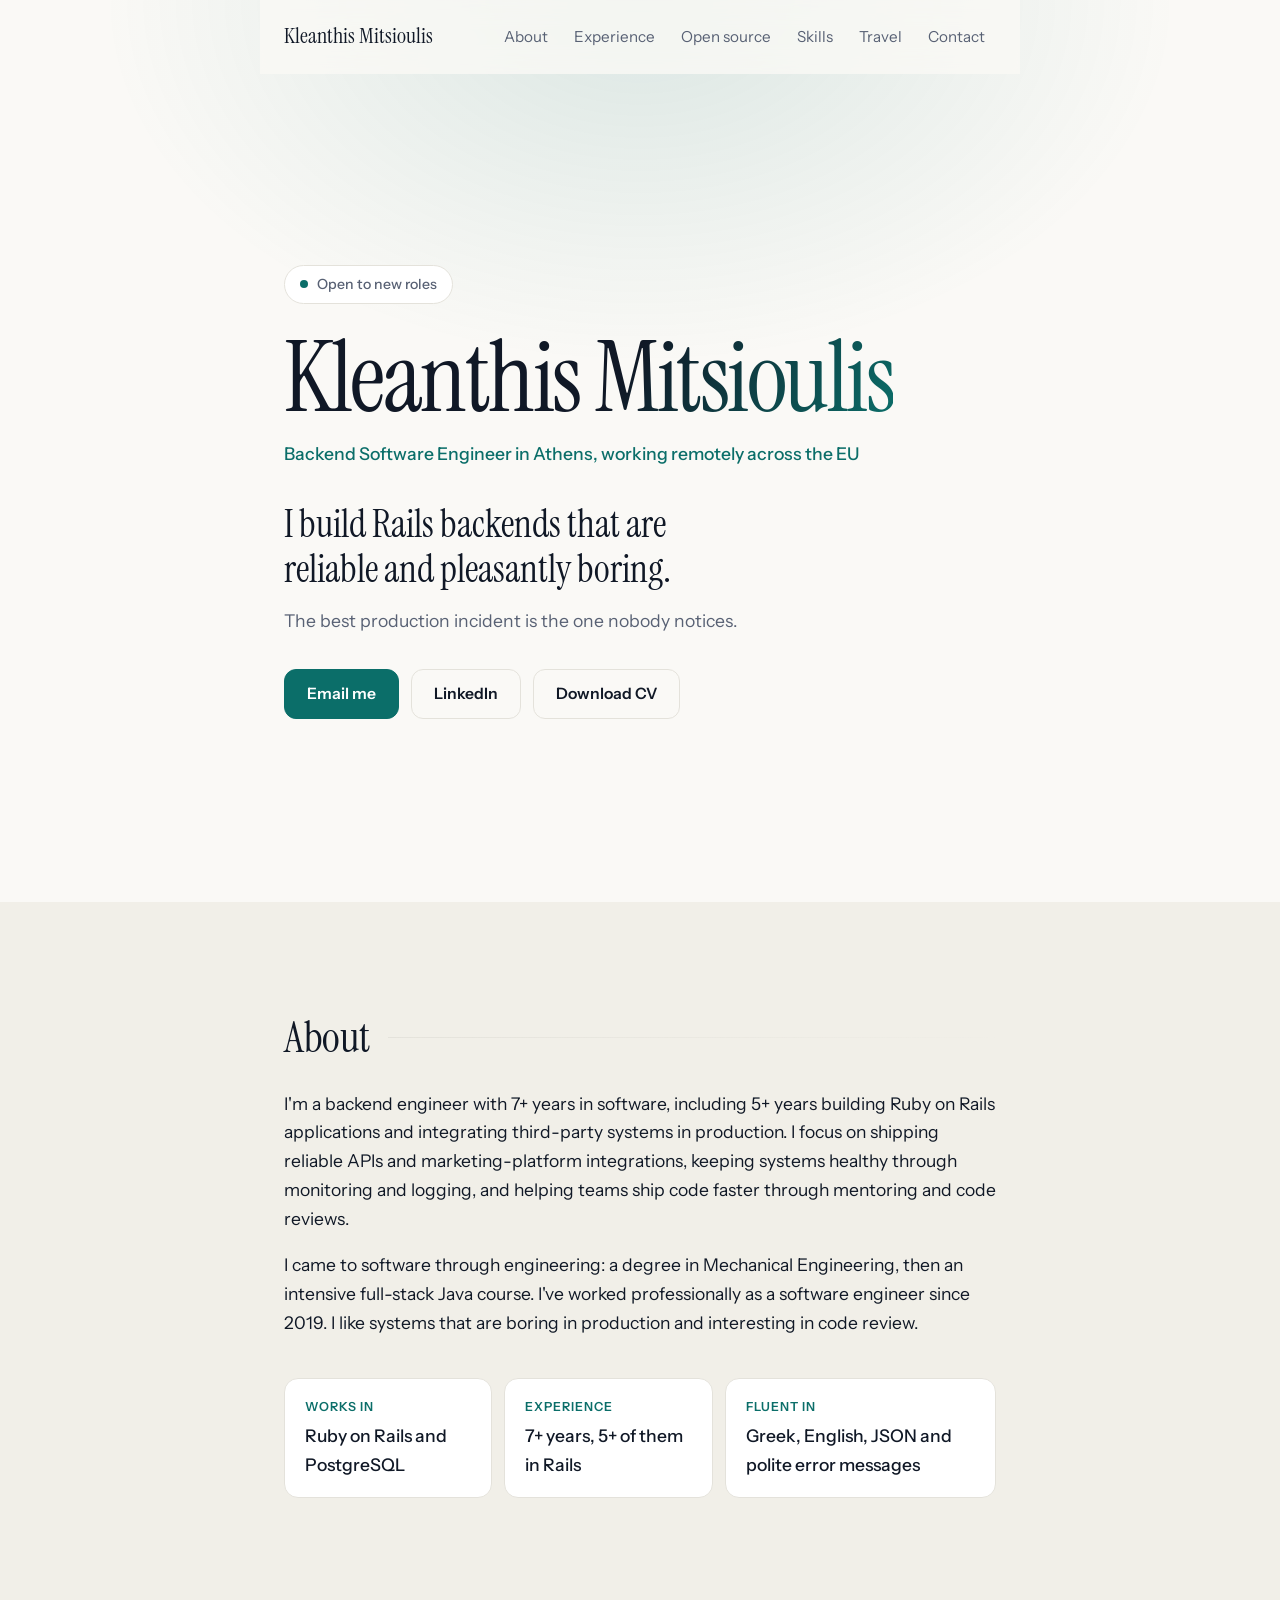
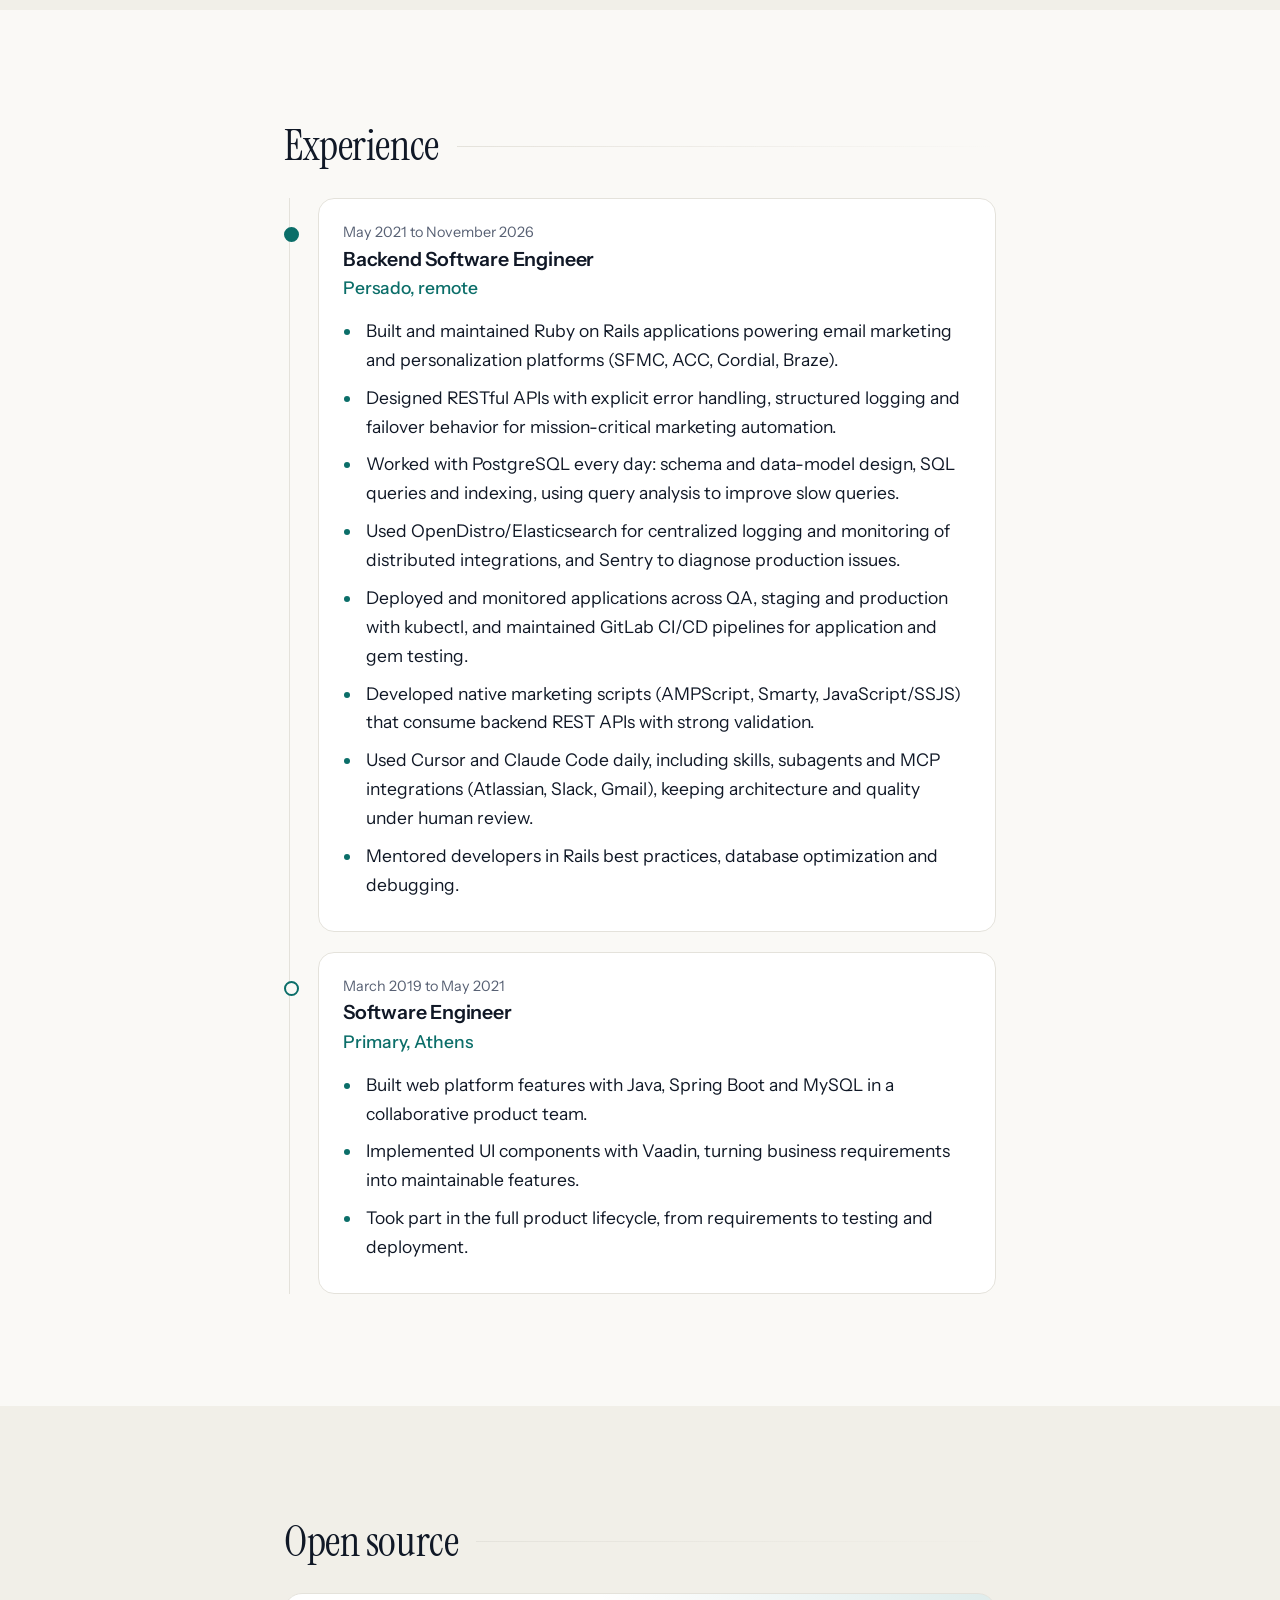
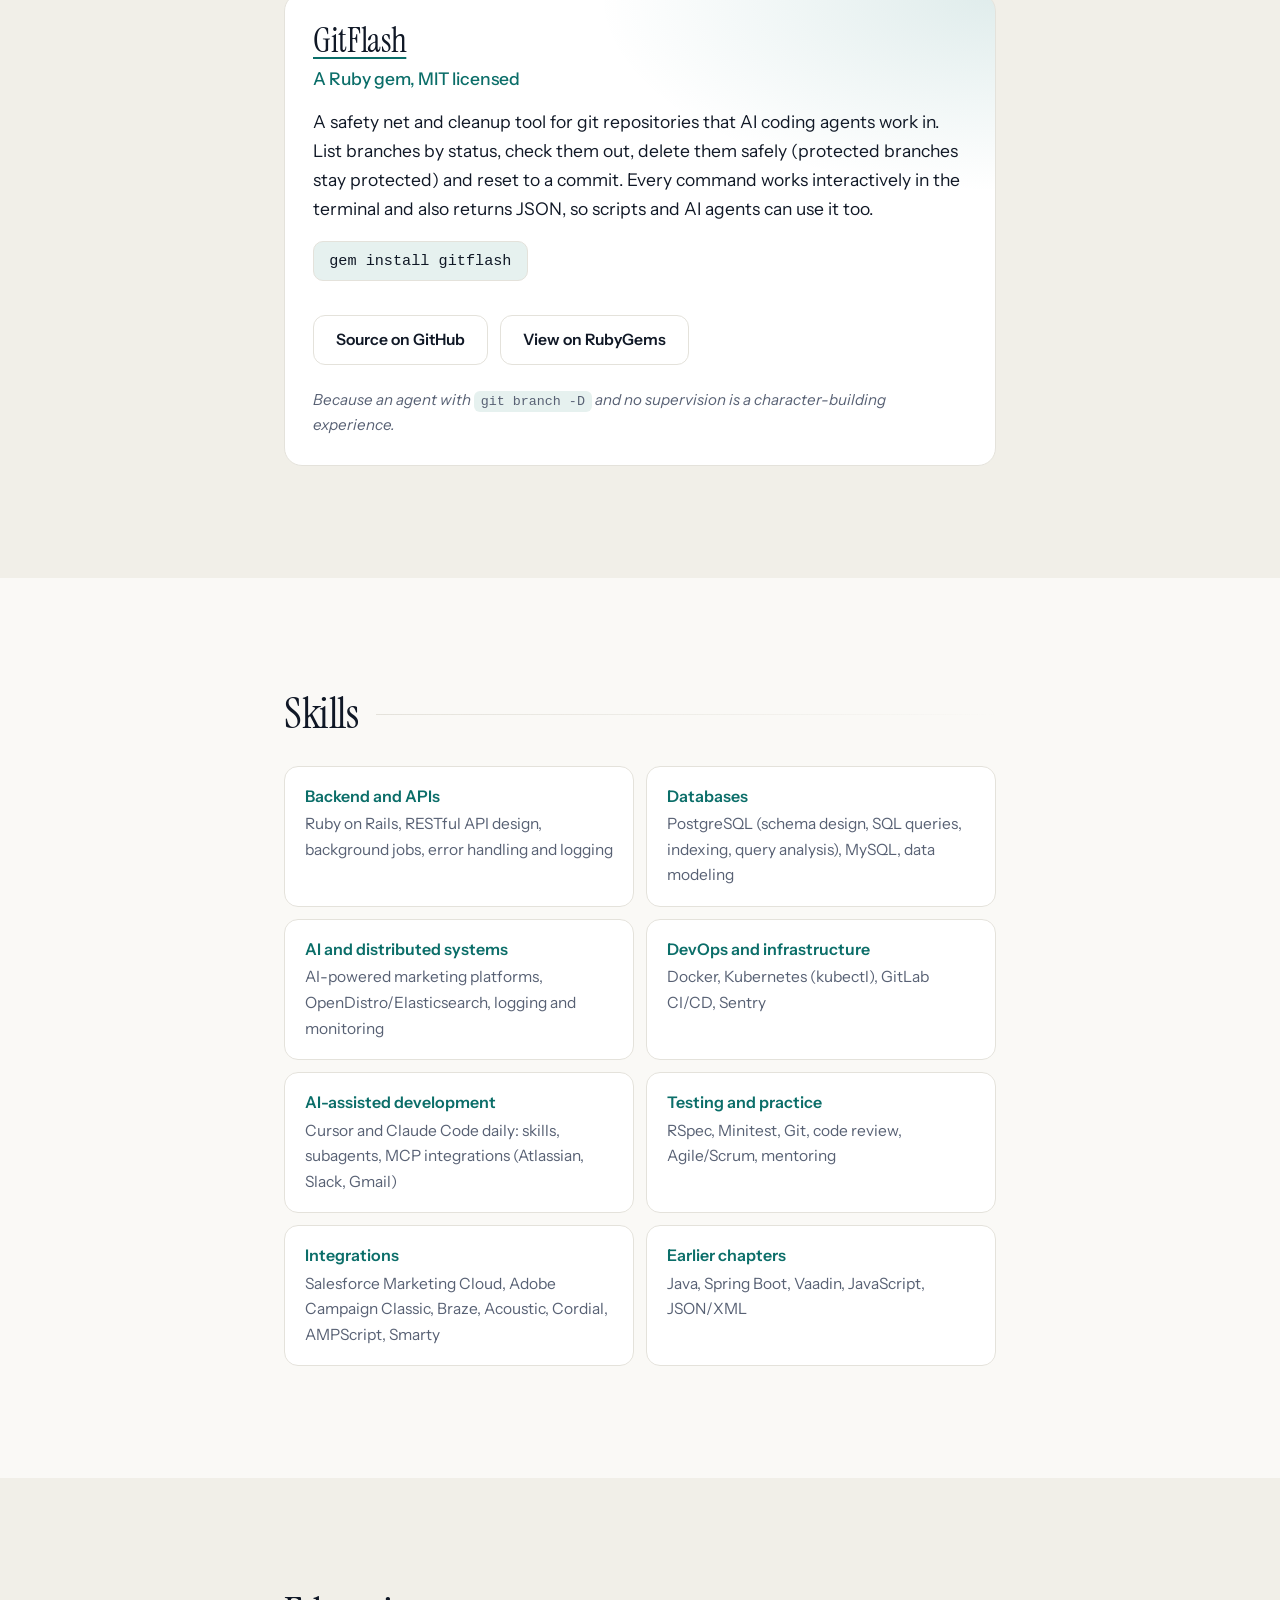
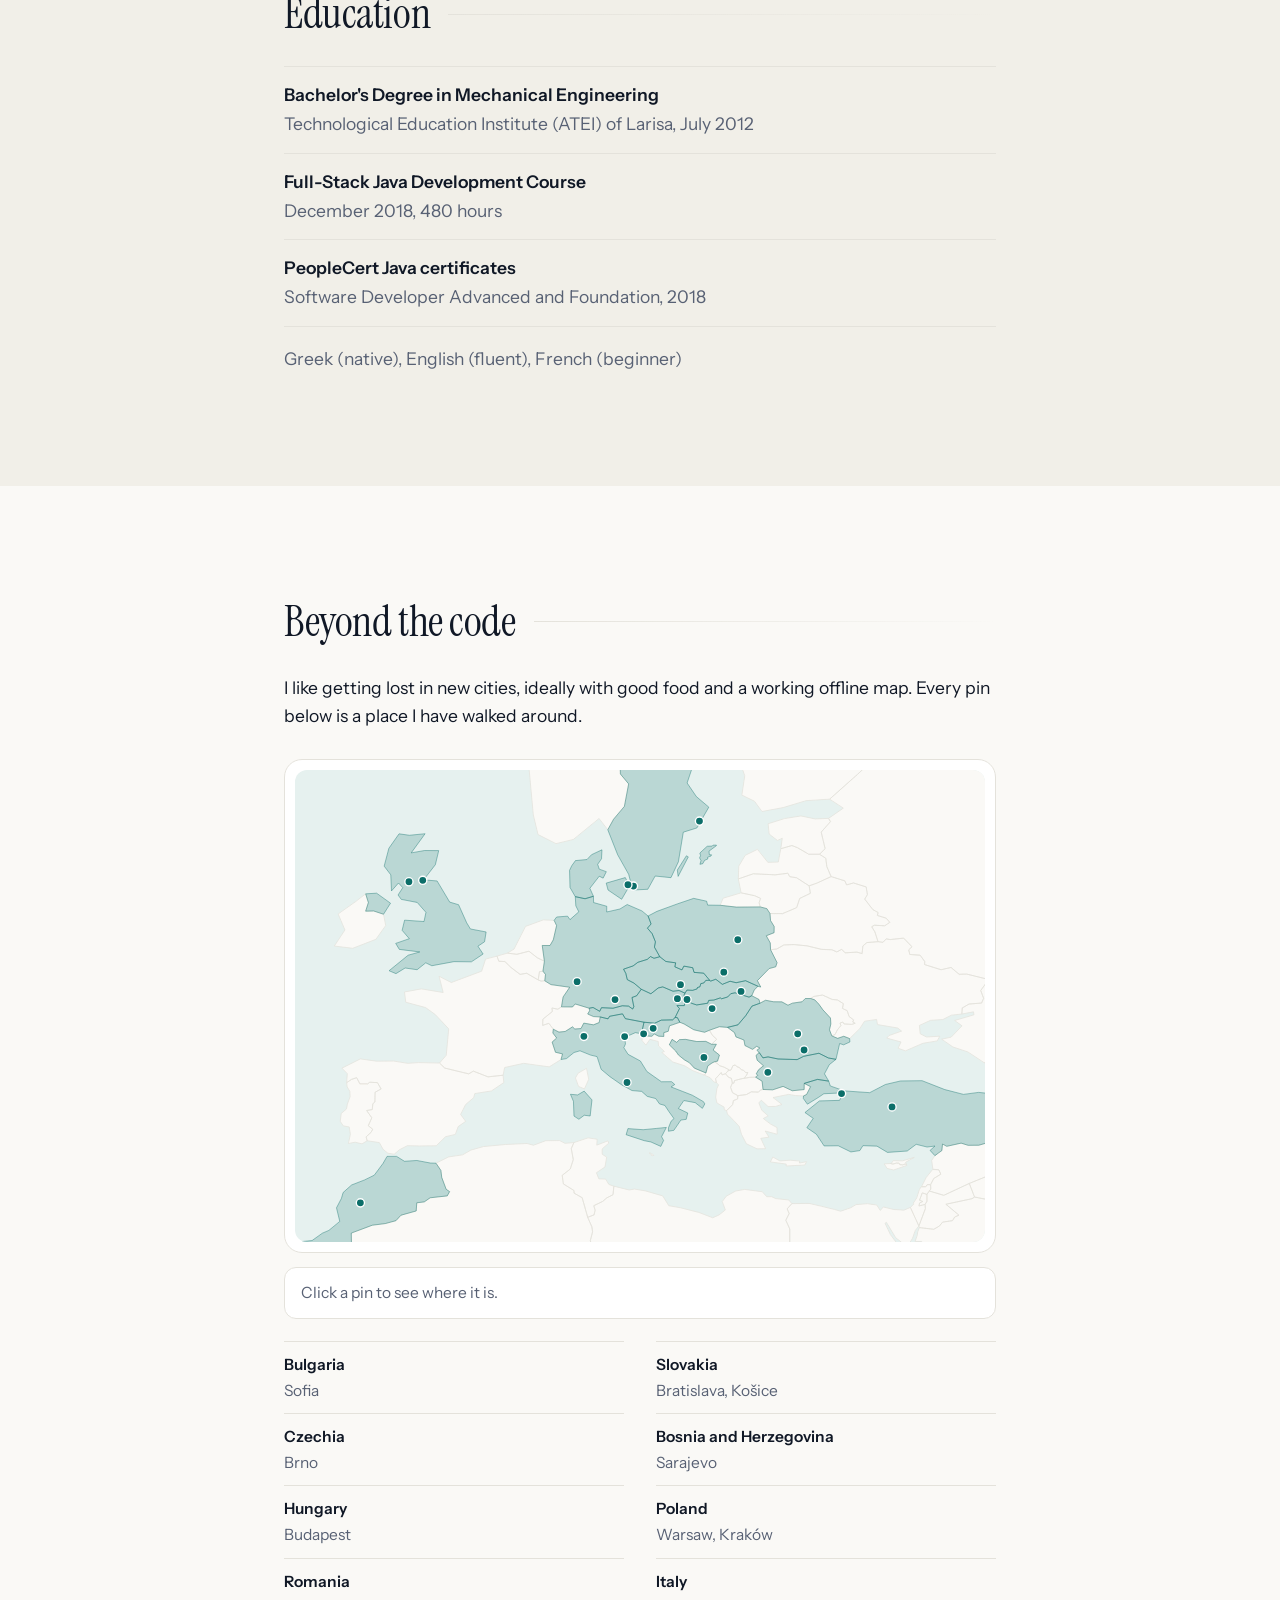
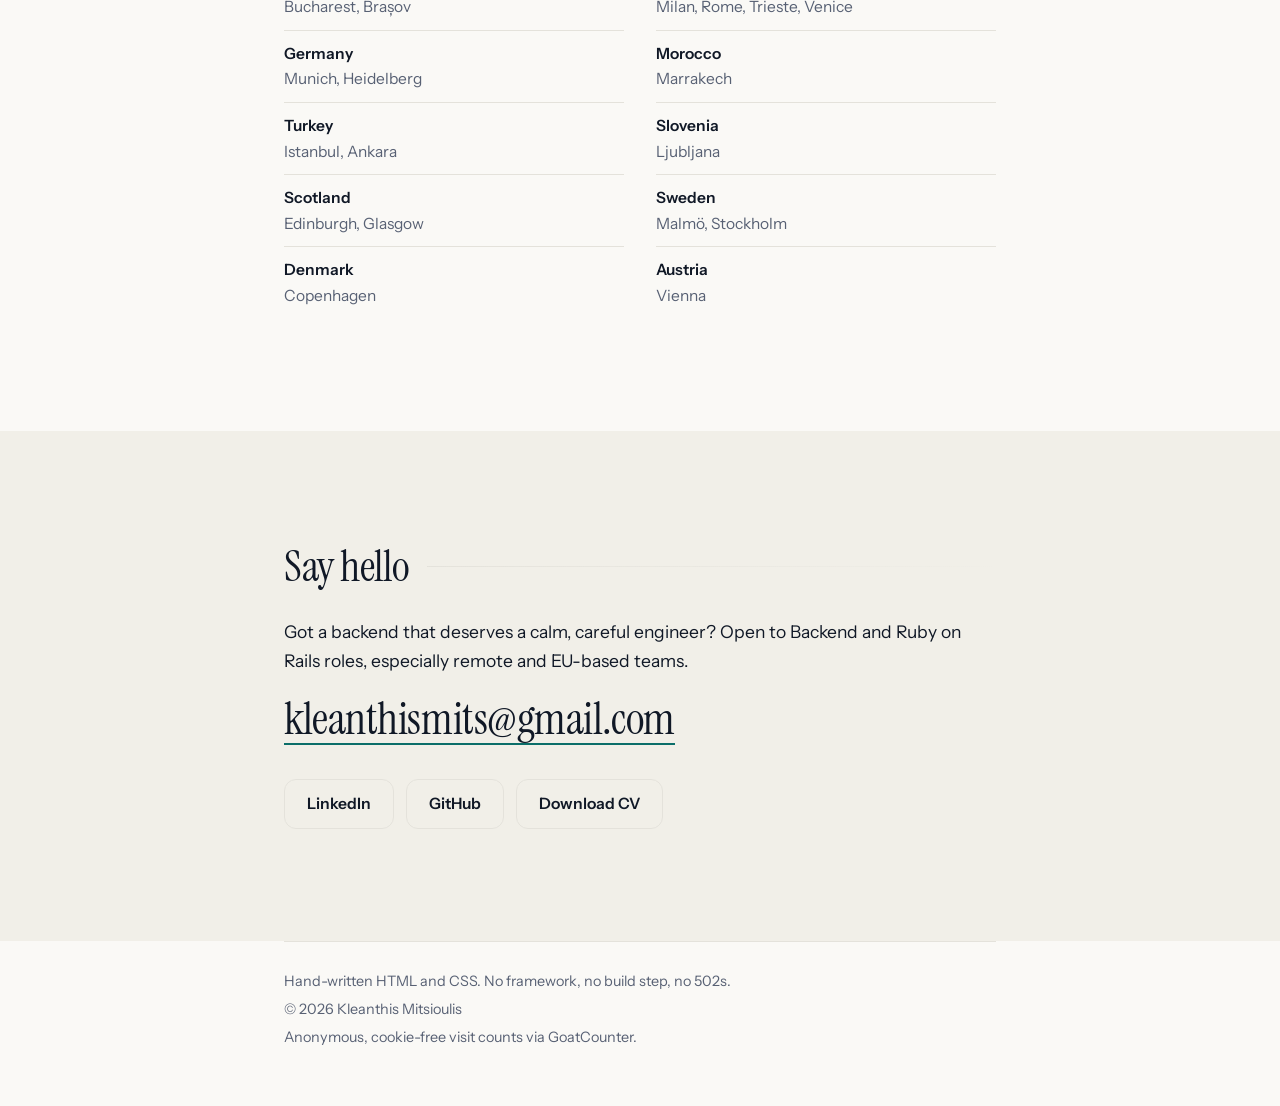
==== commit 44b2dbf6: "Add GoatCounter analytics and footer privacy note Co-Authored-By: Claude Sonnet 5.5 <noreply@anthrop" ====
--- a/index.html
+++ b/index.html
@@ -223,6 +223,7 @@
     <footer class="foot">
       <p>Hand-written HTML and CSS. No framework, no build step, no 502s.</p>
       <p>© <span id="y">2026</span> Kleanthis Mitsioulis</p>
+      <p>Anonymous, cookie-free visit counts via GoatCounter.</p>
     </footer>
   </div>
   <script>
@@ -252,5 +253,6 @@
   });
 })();
 </script>
+  <script data-goatcounter="https://kleanthis.goatcounter.com/count" async src="https://gc.zgo.at/count.js"></script>
 </body>
 </html>
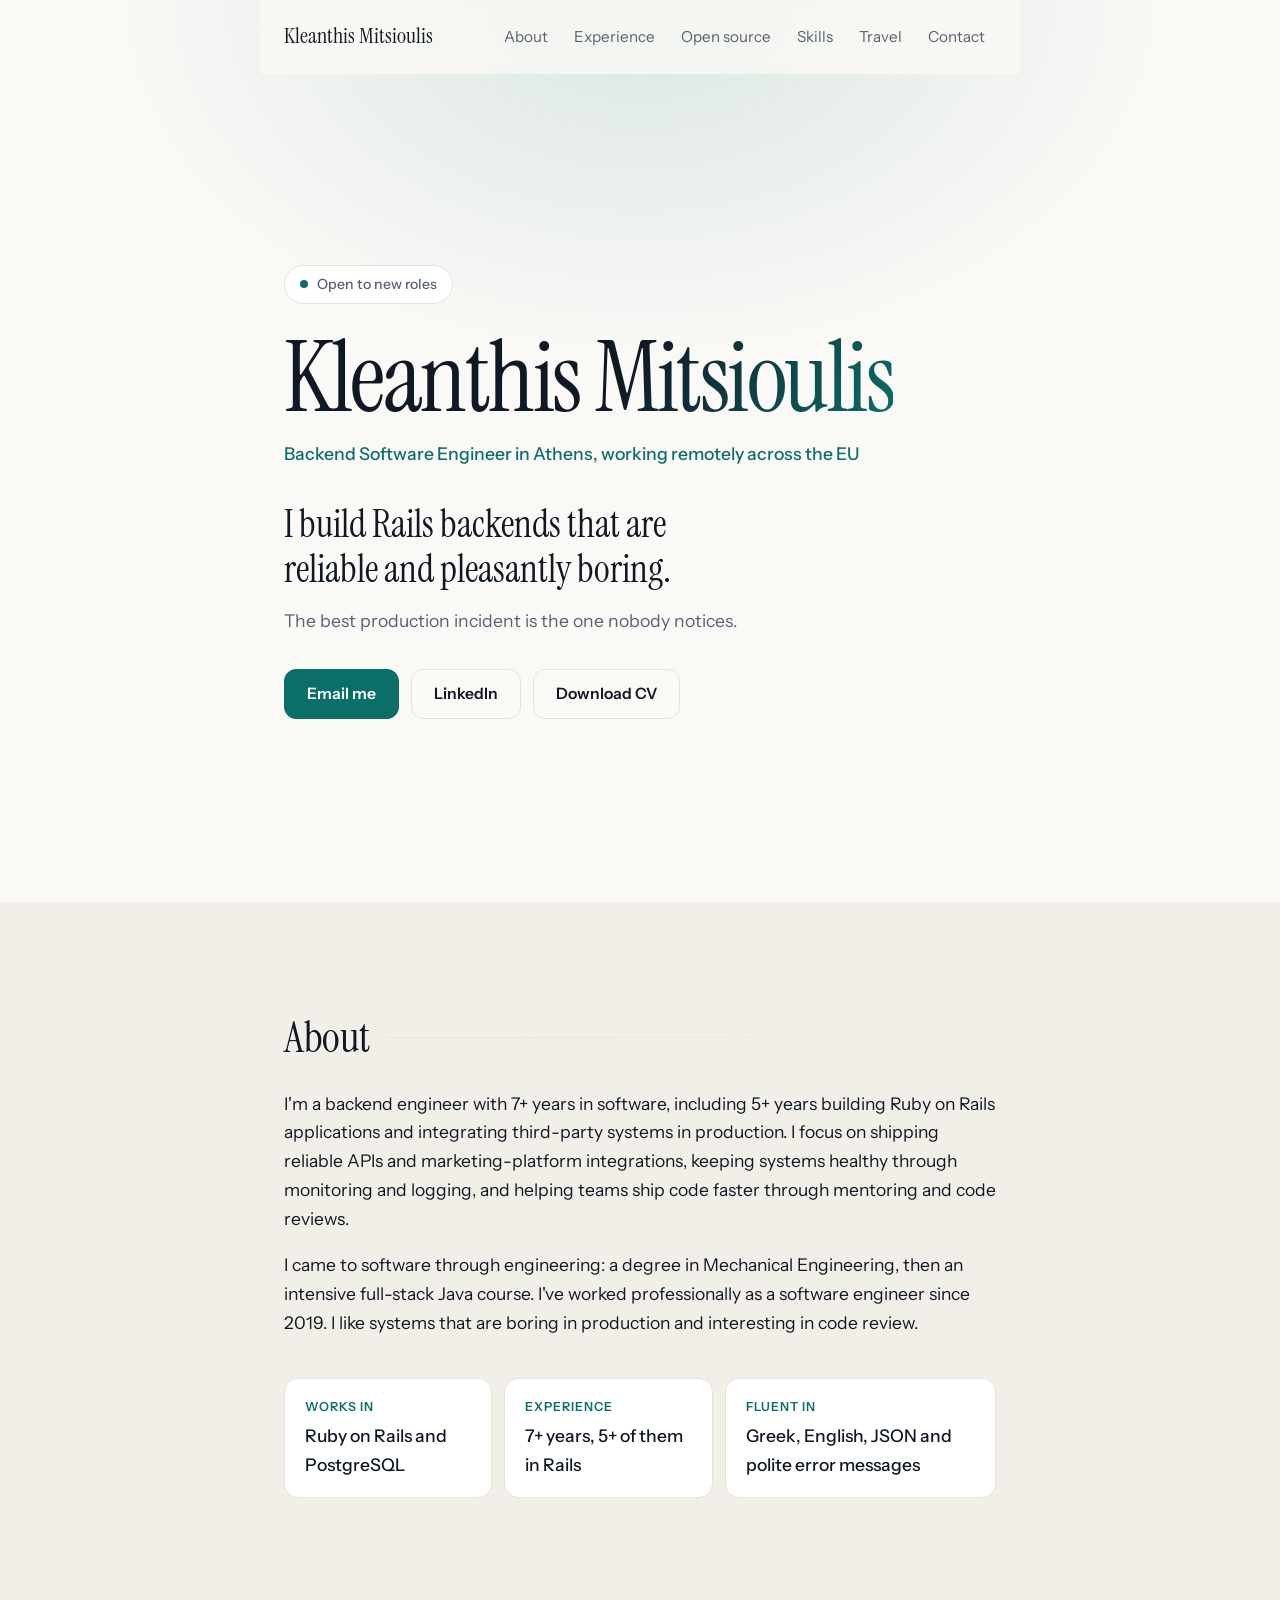
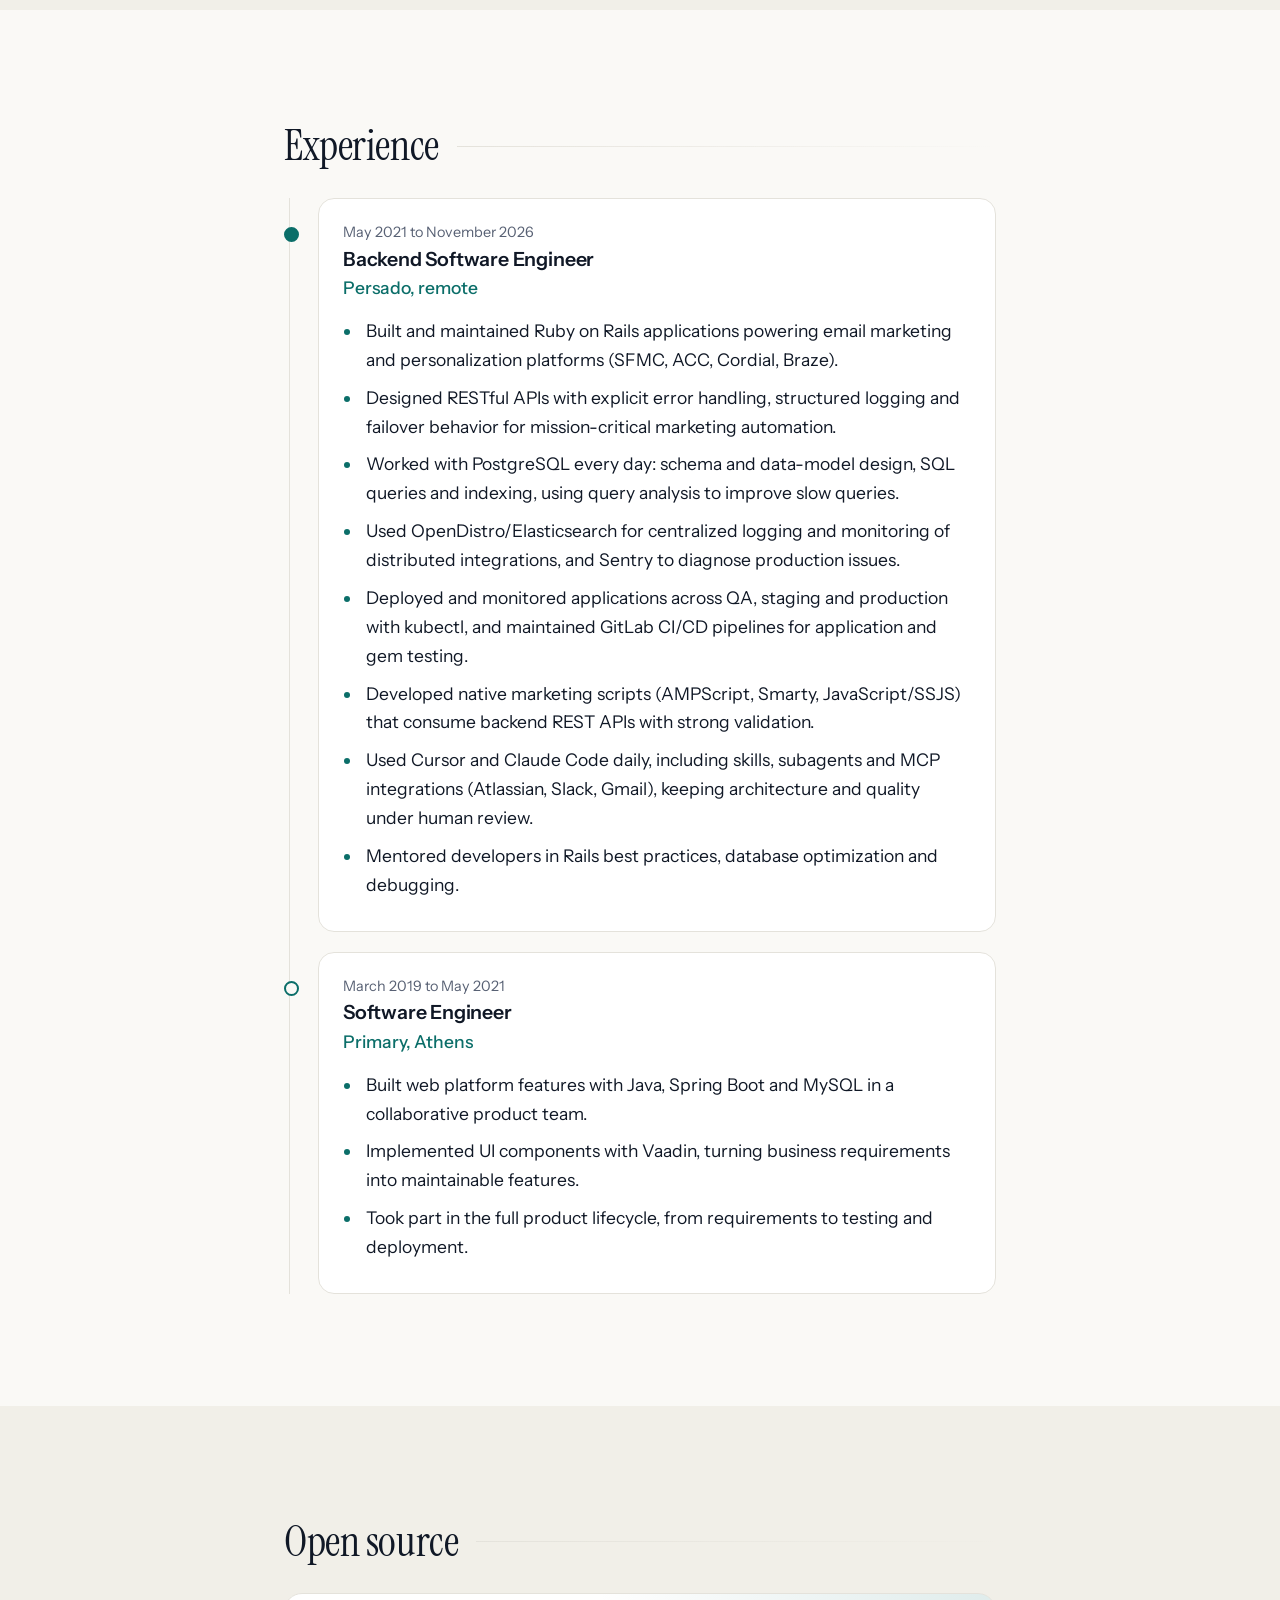
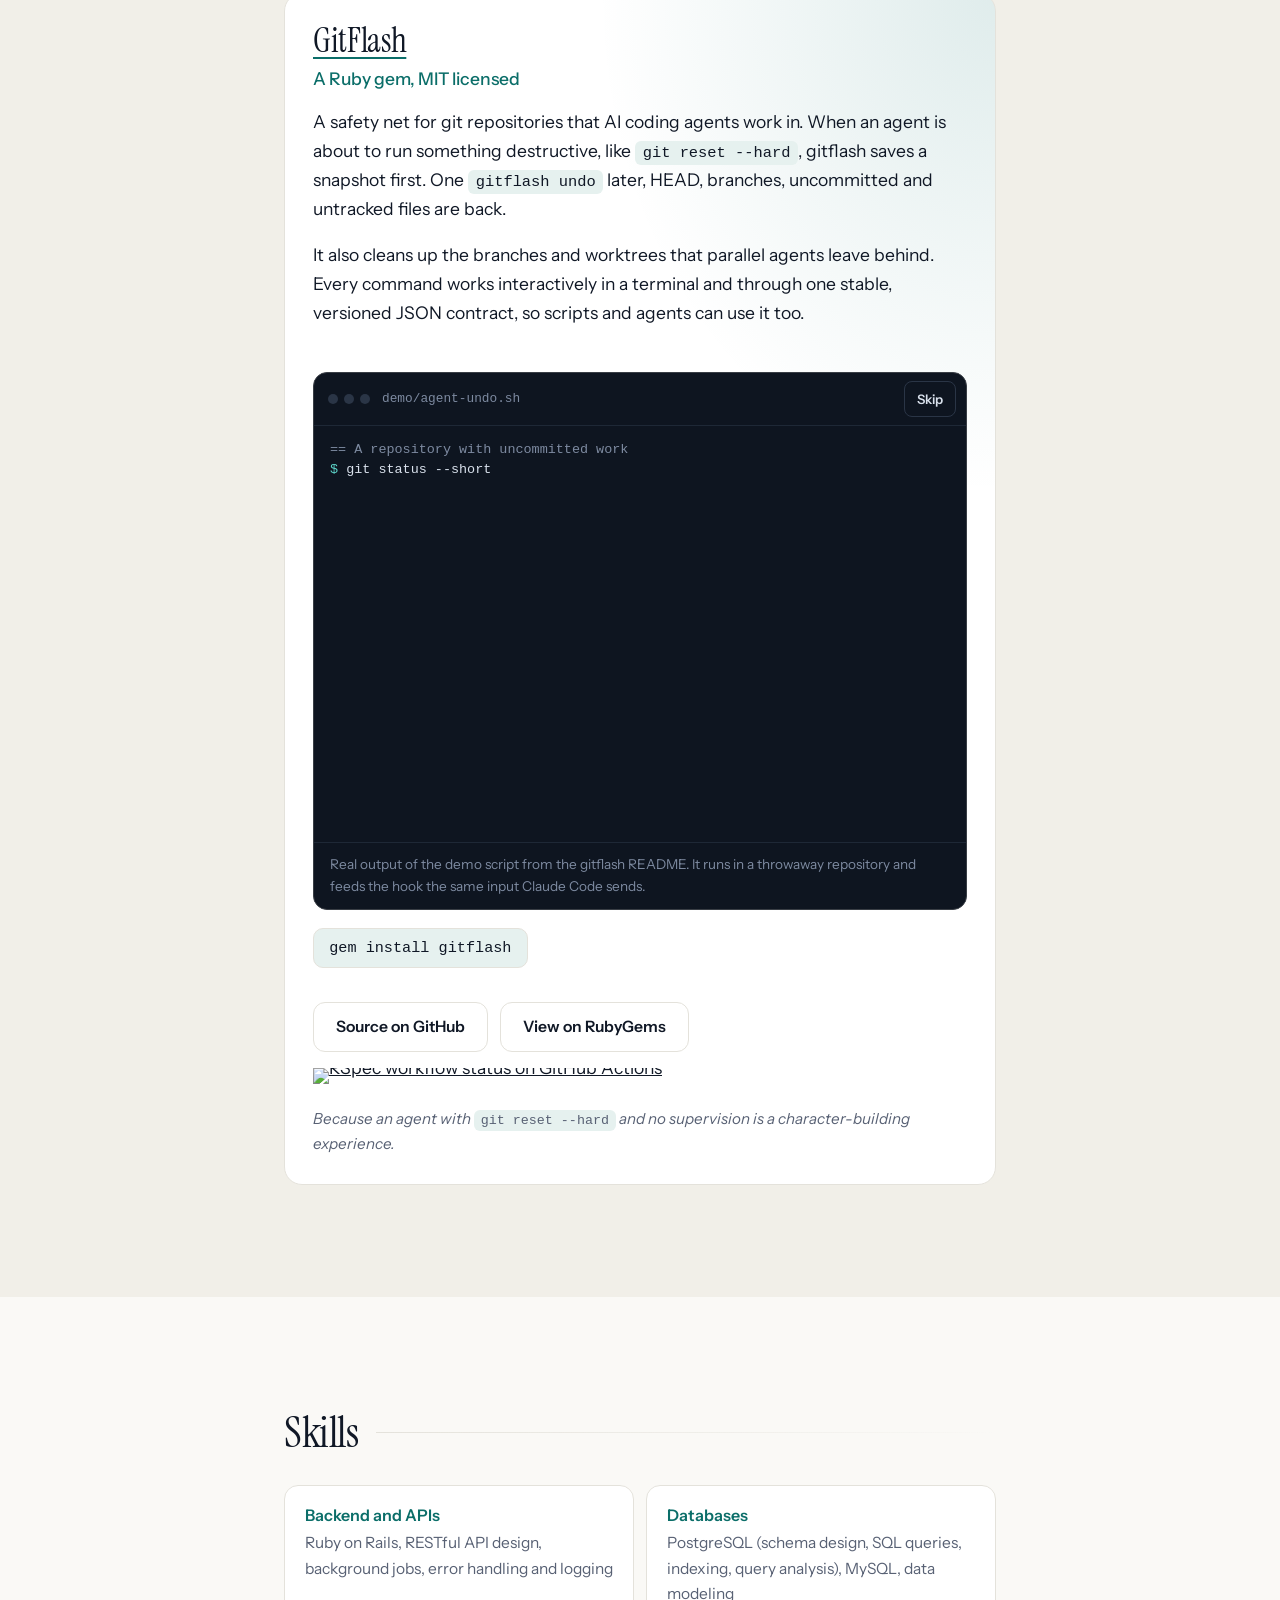
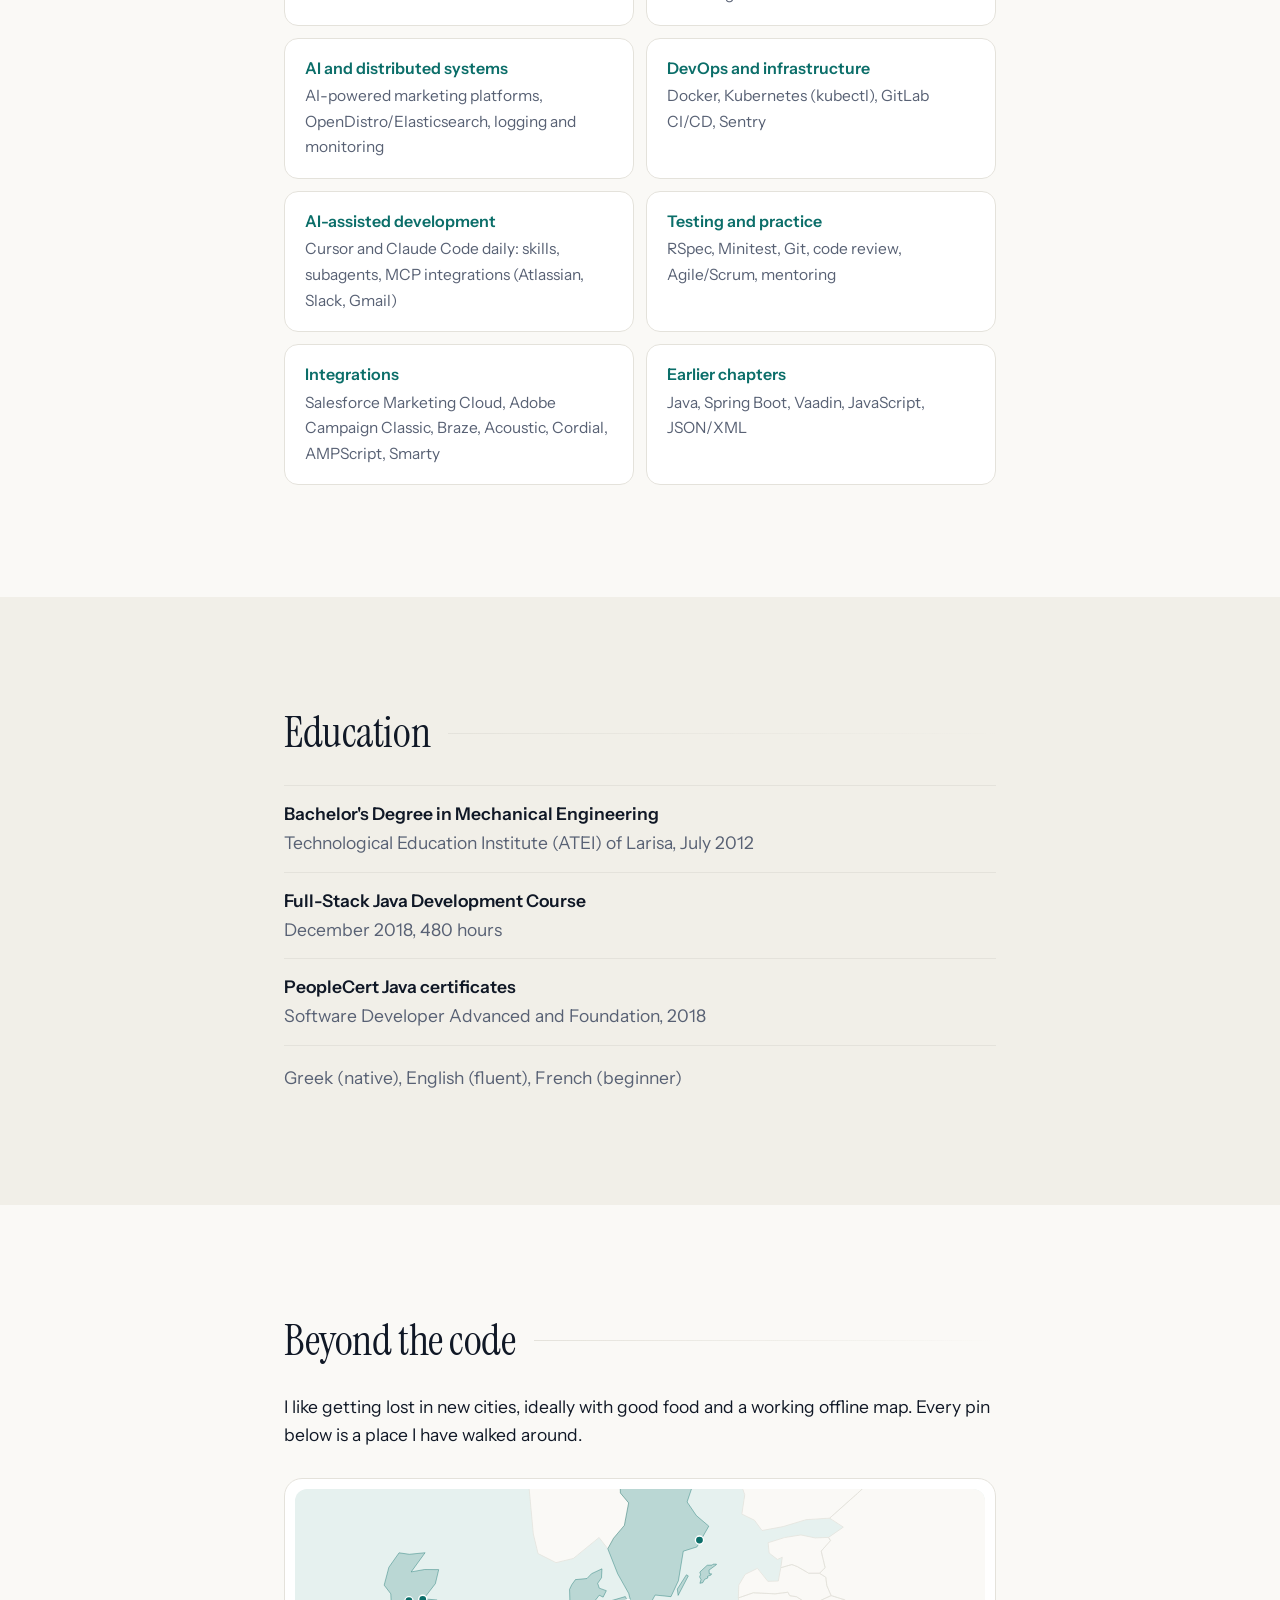
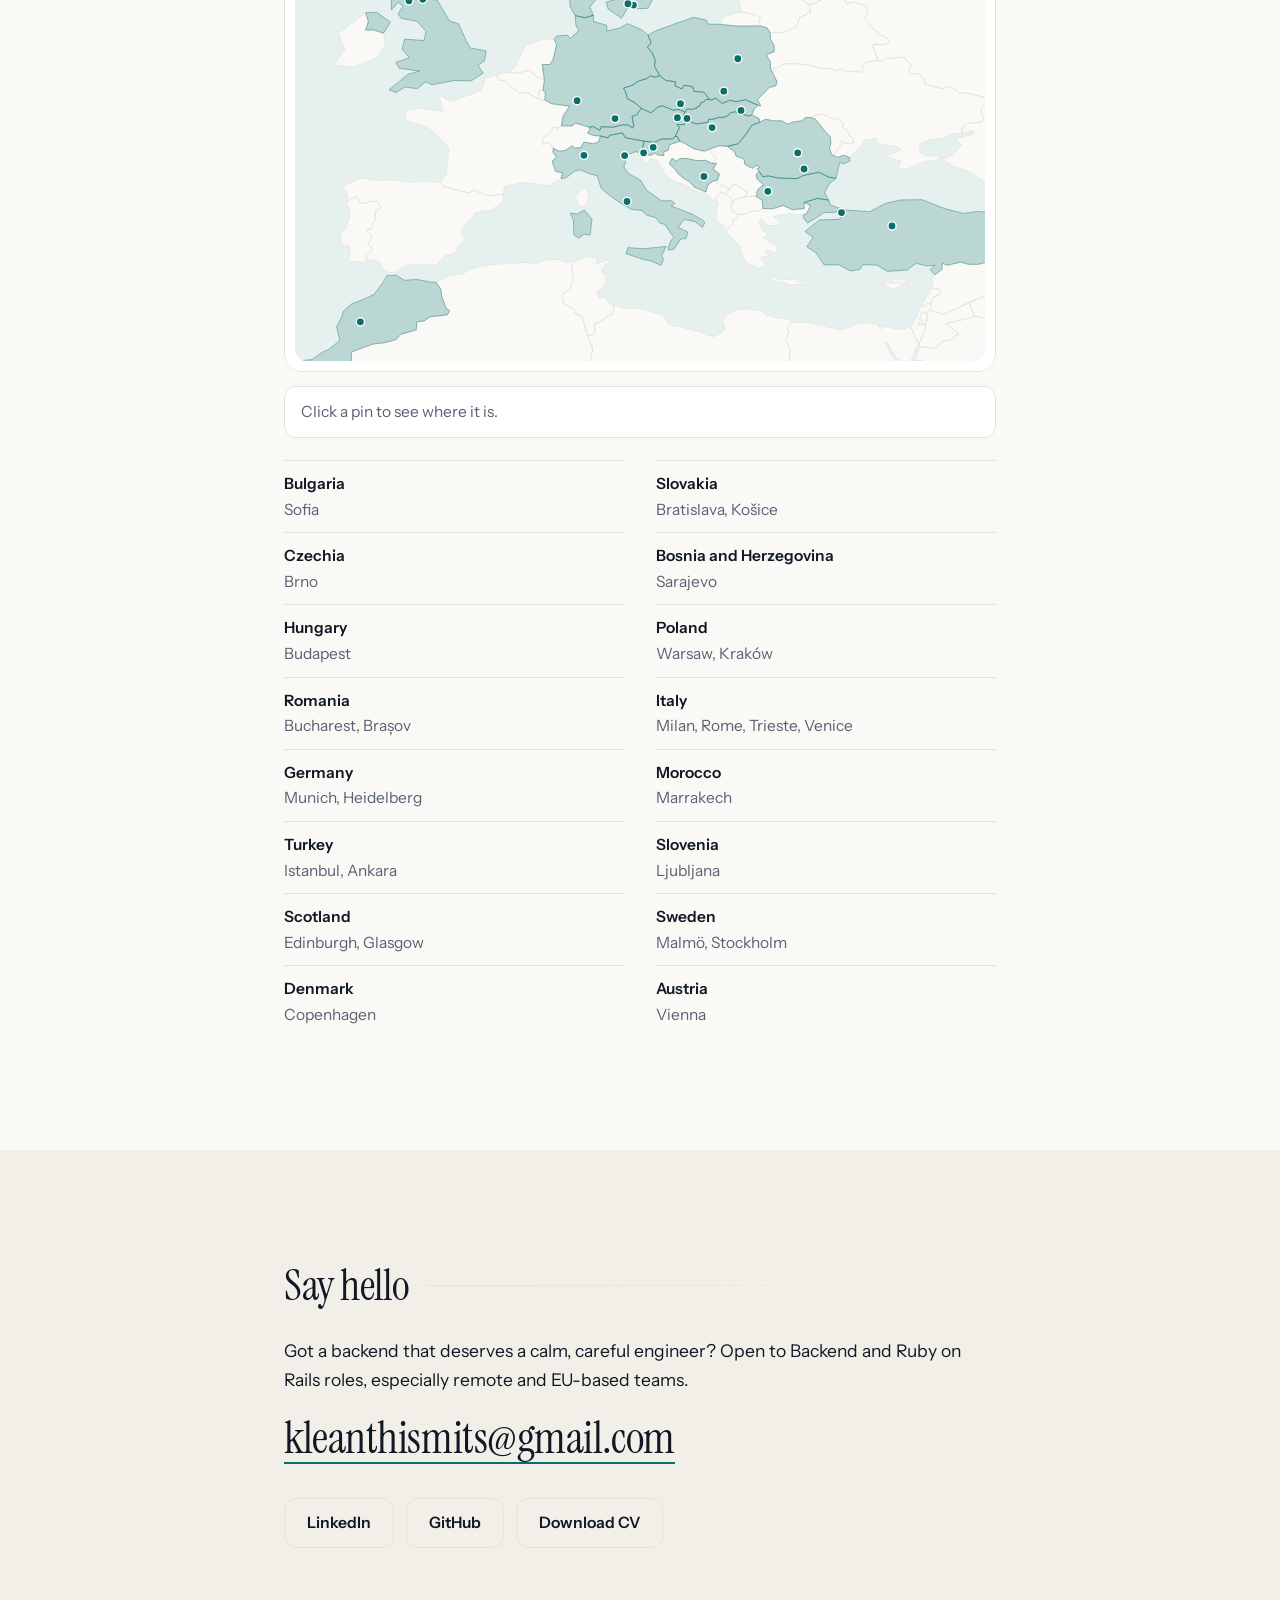
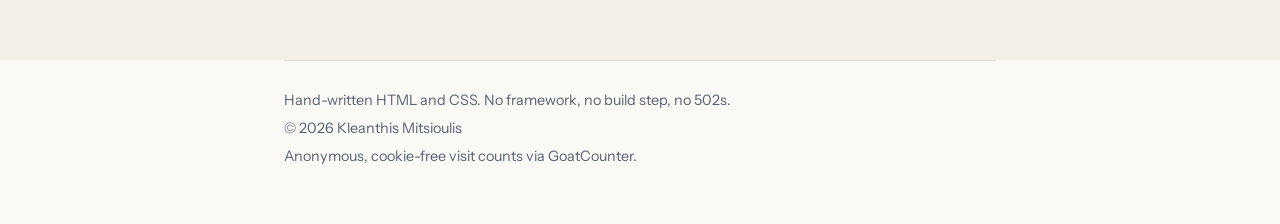
==== commit e0b72ac9: "Show GitFlash in action: new copy, live stats and demo replay Rewrite the GitFlash blurb around the " ====
--- a/index.html
+++ b/index.html
@@ -118,13 +118,65 @@
         <article class="project">
           <h3><a href="https://github.com/Kleanthismits/git_flash" rel="noopener">GitFlash</a></h3>
           <p class="org">A Ruby gem, MIT licensed</p>
-          <p class="prose">A safety net and cleanup tool for git repositories that AI coding agents work in. List branches by status, check them out, delete them safely (protected branches stay protected) and reset to a commit. Every command works interactively in the terminal and also returns JSON, so scripts and AI agents can use it too.</p>
+          <div class="prose">
+            <p>A safety net for git repositories that AI coding agents work in. When an agent is about to run something destructive, like <code>git reset --hard</code>, gitflash saves a snapshot first. One <code>gitflash undo</code> later, HEAD, branches, uncommitted and untracked files are back.</p>
+            <p>It also cleans up the branches and worktrees that parallel agents leave behind. Every command works interactively in a terminal and through one stable, versioned JSON contract, so scripts and agents can use it too.</p>
+          </div>
+          <ul class="stats" id="gem-stats" hidden>
+            <li data-stat="downloads"><strong></strong> downloads on RubyGems</li>
+            <li data-stat="stars"><strong></strong> stars on GitHub</li>
+            <li data-stat="version">latest release <strong></strong></li>
+          </ul>
+
+          <figure class="term">
+            <div class="term-bar">
+              <span class="term-dots" aria-hidden="true"><i></i><i></i><i></i></span>
+              <span class="term-title">demo/agent-undo.sh</span>
+              <button class="term-btn" type="button" hidden>Replay</button>
+            </div>
+            <div class="term-body" role="region" aria-label="Terminal transcript of the gitflash undo demo" tabindex="0">
+              <div class="l c">== A repository with uncommitted work</div>
+              <div class="l p">git status --short</div>
+              <div class="l o"> M app.rb</div>
+              <div class="l o">?? notes.txt</div>
+              <div class="l c">== The agent is about to run: git reset --hard &amp;&amp; git clean -fd</div>
+              <div class="l p">&lt;Claude Code hook input&gt; | gitflash hook claude</div>
+              <div class="l o">{</div>
+              <div class="l o">  "hookSpecificOutput": {</div>
+              <div class="l o">    "hookEventName": "PreToolUse",</div>
+              <div class="l o">    "additionalContext": "gitflash saved snapshot 20261102T094036000992-f633 before `git reset --hard &amp;&amp; git clean -fd`. If this discards work that was still needed, restore it with `gitflash undo 20261102T094036000992-f633` (list snapshots with `gitflash snapshots`)."</div>
+              <div class="l o">  }</div>
+              <div class="l o">}</div>
+              <div class="l c">== The command runs. Git alone cannot get this work back</div>
+              <div class="l p">git reset --hard &amp;&amp; git clean -fd</div>
+              <div class="l o">HEAD is now at 1313e78 Initial commit</div>
+              <div class="l o">Removing notes.txt</div>
+              <div class="l p">git status --short</div>
+              <div class="l p">cat app.rb</div>
+              <div class="l o">puts "hello"</div>
+              <div class="l c">== gitflash undo restores the snapshot the hook saved</div>
+              <div class="l p">gitflash undo --yes</div>
+              <div class="l o">Restored snapshot 20261102T094036000992-f633:</div>
+              <div class="l o">* restore tracked, staged and untracked files</div>
+              <div class="l o">Undo with: gitflash undo 20261102T094037415717-1342</div>
+              <div class="l p">git status --short</div>
+              <div class="l o"> M app.rb</div>
+              <div class="l o">?? notes.txt</div>
+              <div class="l p">cat app.rb notes.txt</div>
+              <div class="l o">puts "hello, world"</div>
+              <div class="l o">API_URL=http://localhost:3000</div>
+              <div class="l ok">Uncommitted edit and untracked file are back.</div>
+            </div>
+            <figcaption>Real output of the demo script from the gitflash README. It runs in a throwaway repository and feeds the hook the same input Claude Code sends.</figcaption>
+          </figure>
+
           <p class="install"><code>gem install gitflash</code></p>
           <p class="actions">
             <a class="btn ghost" href="https://github.com/Kleanthismits/git_flash" rel="noopener">Source on GitHub</a>
             <a class="btn ghost" href="https://rubygems.org/gems/gitflash" rel="noopener">View on RubyGems</a>
           </p>
-          <p class="aside">Because an agent with <code>git branch -D</code> and no supervision is a character-building experience.</p>
+          <p class="ci"><a href="https://github.com/Kleanthismits/git_flash/actions/workflows/rspec.yml" rel="noopener"><img src="https://github.com/Kleanthismits/git_flash/actions/workflows/rspec.yml/badge.svg" alt="RSpec workflow status on GitHub Actions" height="20" loading="lazy"></a></p>
+          <p class="aside">Because an agent with <code>git reset --hard</code> and no supervision is a character-building experience.</p>
         </article>
       </section>
 
@@ -252,6 +304,78 @@
     p.addEventListener('keydown',function(e){if(e.key==='Enter'||e.key===' '){e.preventDefault();pick(p)}});
   });
 })();
+// gitflash: live numbers from the RubyGems and GitHub public APIs, cached for an hour
+(function(){
+  var box=document.getElementById('gem-stats');
+  if(!box||!window.fetch)return;
+  var KEY='gitflash-stats',cached=null;
+  try{cached=JSON.parse(sessionStorage.getItem(KEY))}catch(e){}
+  if(cached&&Date.now()-cached.at<36e5)return show(cached);
+  function get(u){return fetch(u,{headers:{Accept:'application/json'}}).then(function(r){if(!r.ok)throw r;return r.json()})}
+  Promise.all([
+    get('https://rubygems.org/api/v1/gems/gitflash.json').catch(function(){return null}),
+    get('https://api.github.com/repos/Kleanthismits/git_flash').catch(function(){return null})
+  ]).then(function(r){
+    var s={at:Date.now(),
+      downloads:r[0]&&r[0].downloads,version:r[0]&&r[0].version,
+      stars:r[1]&&r[1].stargazers_count};
+    try{sessionStorage.setItem(KEY,JSON.stringify(s))}catch(e){}
+    show(s);
+  });
+  function show(s){
+    var any=false;
+    ['downloads','stars','version'].forEach(function(k){
+      var li=box.querySelector('[data-stat="'+k+'"]'),v=s[k];
+      if(v==null){li.remove();return}
+      li.querySelector('strong').textContent=k==='version'?'v'+v:Number(v).toLocaleString('en');
+      any=true;
+    });
+    box.hidden=!any;
+  }
+})();
+// gitflash: replay the demo transcript once it scrolls into view
+(function(){
+  var term=document.querySelector('.term');
+  if(!term||!('IntersectionObserver' in window)||matchMedia('(prefers-reduced-motion:reduce)').matches)return;
+  var body=term.querySelector('.term-body'),btn=term.querySelector('.term-btn'),
+      lines=[].slice.call(body.children),texts=lines.map(function(l){return l.textContent}),
+      run=0,timer;
+  function reveal(l){
+    l.classList.remove('wait');
+    var bottom=l.offsetTop+l.offsetHeight+18;
+    if(bottom>body.scrollTop+body.clientHeight)body.scrollTop=bottom-body.clientHeight;
+  }
+  function finish(){
+    run++;clearTimeout(timer);
+    lines.forEach(function(l,i){l.textContent=texts[i];l.classList.remove('wait','typing')});
+    body.removeAttribute('aria-busy');btn.textContent='Replay';
+  }
+  function play(){
+    var id=++run,i=0;
+    clearTimeout(timer);
+    lines.forEach(function(l){l.classList.add('wait')});
+    body.scrollTop=0;body.setAttribute('aria-busy','true');btn.textContent='Skip';
+    (function next(){
+      if(id!==run)return;
+      if(i>=lines.length)return finish();
+      var l=lines[i],t=texts[i];i++;
+      if(l.classList.contains('p')){
+        var k=0;l.textContent='';l.classList.add('typing');reveal(l);
+        (function type(){
+          if(id!==run)return;
+          l.textContent=t.slice(0,++k);
+          if(k<t.length)timer=setTimeout(type,24);
+          else{l.classList.remove('typing');timer=setTimeout(next,380)}
+        })();
+      }else{reveal(l);timer=setTimeout(next,l.classList.contains('c')?560:70)}
+    })();
+  }
+  btn.hidden=false;
+  btn.addEventListener('click',function(){body.hasAttribute('aria-busy')?finish():play()});
+  lines.forEach(function(l){l.classList.add('wait')});
+  var io=new IntersectionObserver(function(es){if(es[0].isIntersecting){io.disconnect();play()}},{threshold:.35});
+  io.observe(term);
+})();
 </script>
   <script data-goatcounter="https://kleanthis.goatcounter.com/count" async src="https://gc.zgo.at/count.js"></script>
 </body>
--- a/style.css
+++ b/style.css
@@ -120,6 +120,36 @@
 code{font:500 .88em ui-monospace,SFMono-Regular,Menlo,Consolas,monospace;background:var(--soft);
   padding:.2em .5em;border-radius:6px}
 .install code{display:inline-block;font-size:.95rem;padding:.65em 1em;border-radius:10px;border:1px solid var(--rule)}
+.stats{list-style:none;margin:20px 0 0;padding:0;display:flex;flex-wrap:wrap;gap:8px}
+.stats li{padding:6px 13px;border:1px solid var(--rule);border-radius:999px;background:var(--bg);font-size:.9rem;color:var(--muted)}
+.stats strong{color:var(--ink);font-weight:600;font-variant-numeric:tabular-nums}
+.ci{margin-top:16px;line-height:0}
+.ci img{height:20px;width:auto}
+
+/* terminal replay */
+.term{--t-bg:#0E1520;--t-ink:#D9E1EC;--t-dim:#7D8AA0;--t-acc:#5CD3C8;
+  margin:24px 0 0;border-radius:14px;overflow:hidden;background:var(--t-bg);color:var(--t-ink);
+  border:1px solid color-mix(in srgb,var(--t-bg) 80%,var(--rule))}
+.term-bar{display:flex;align-items:center;gap:12px;padding:8px 10px 8px 14px;border-bottom:1px solid #1E2836}
+.term-dots{display:flex;gap:6px}
+.term-dots i{width:10px;height:10px;border-radius:50%;background:#2A3546}
+.term-title{flex:1;min-width:0;white-space:nowrap;overflow:hidden;text-overflow:ellipsis;font:500 .8rem ui-monospace,SFMono-Regular,Menlo,Consolas,monospace;color:var(--t-dim)}
+.term-btn{font:600 .82rem var(--sans);color:var(--t-ink);background:transparent;border:1px solid #2A3546;border-radius:8px;
+  min-height:36px;padding:6px 12px;cursor:pointer;transition:border-color .2s,color .2s}
+.term-btn:hover{border-color:var(--t-acc);color:var(--t-acc)}
+.term-body{padding:14px 16px 18px;font:400 .8rem/1.55 ui-monospace,SFMono-Regular,Menlo,Consolas,monospace;
+  max-height:26rem;overflow-y:auto;position:relative}
+.term .l{white-space:pre-wrap;overflow-wrap:anywhere}
+.term-body:focus-visible{outline-offset:-3px}
+.term .c{color:var(--t-dim)}
+.term .c:not(:first-child){margin-top:12px}
+.term .p::before{content:"$ ";color:var(--t-acc)}
+.term .ok{margin-top:12px;color:var(--t-acc);font-weight:600}
+.term .wait{visibility:hidden}
+.term .typing::after{content:"";display:inline-block;width:.55em;height:1.05em;margin-left:1px;vertical-align:-.15em;background:var(--t-acc)}
+.term figcaption{padding:10px 16px 12px;border-top:1px solid #1E2836;font-size:.85rem;color:var(--t-dim)}
+@media (min-width:640px){.term-body{font-size:.84rem}}
+
 .aside{margin-top:22px;color:var(--muted);font-size:.95rem;font-style:italic}
 
 /* skills */
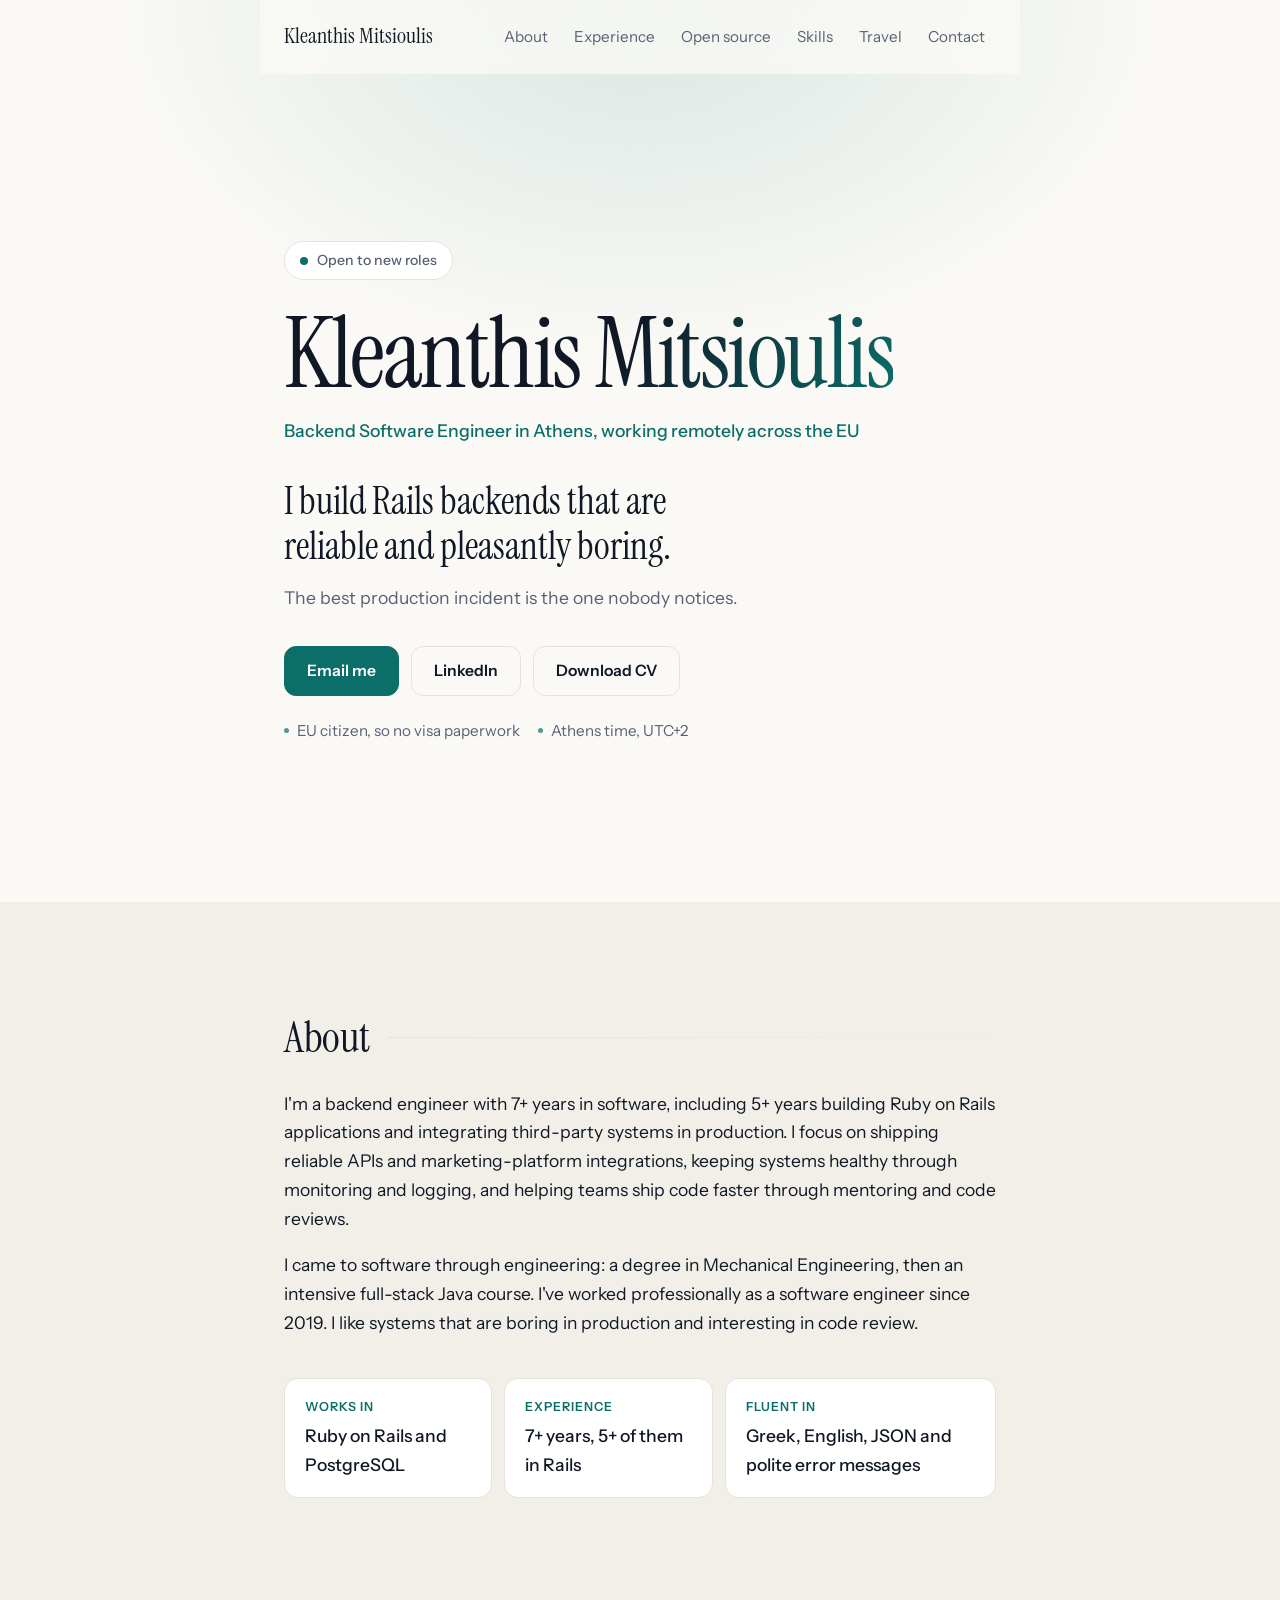
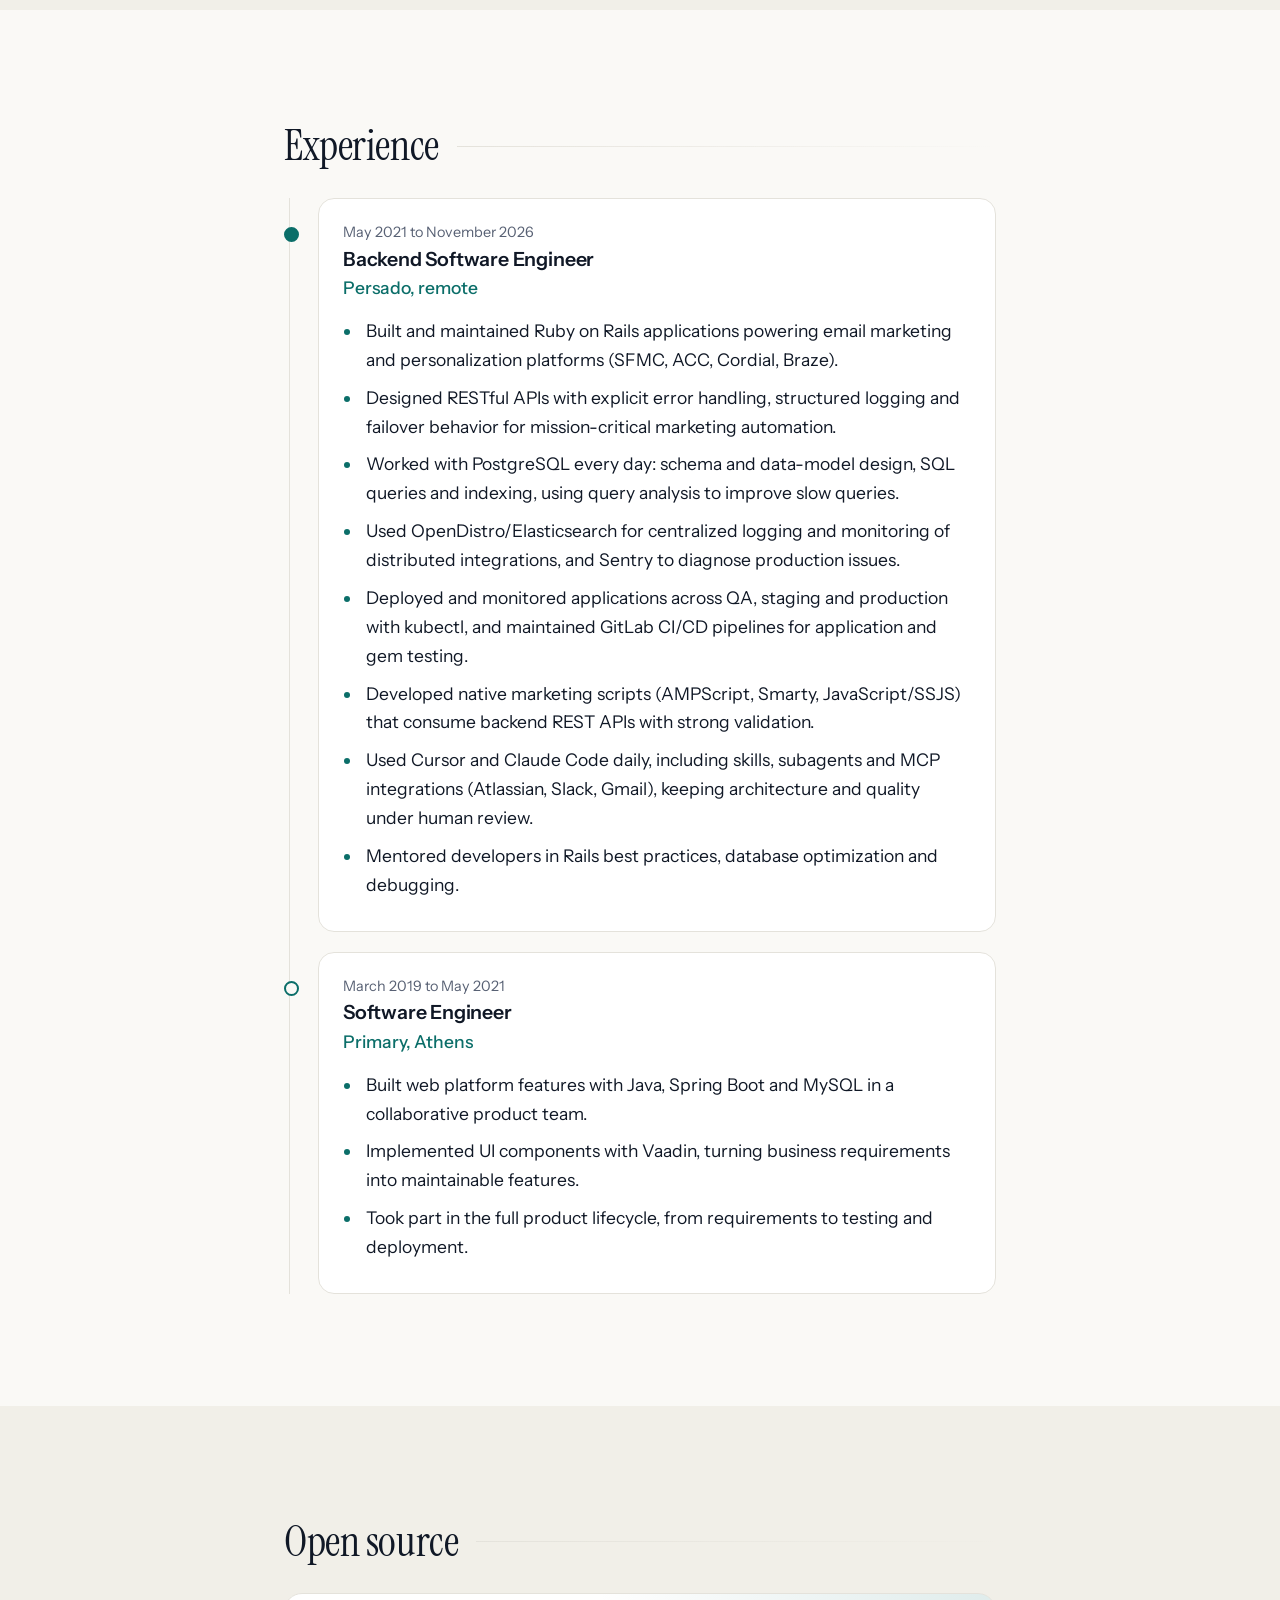
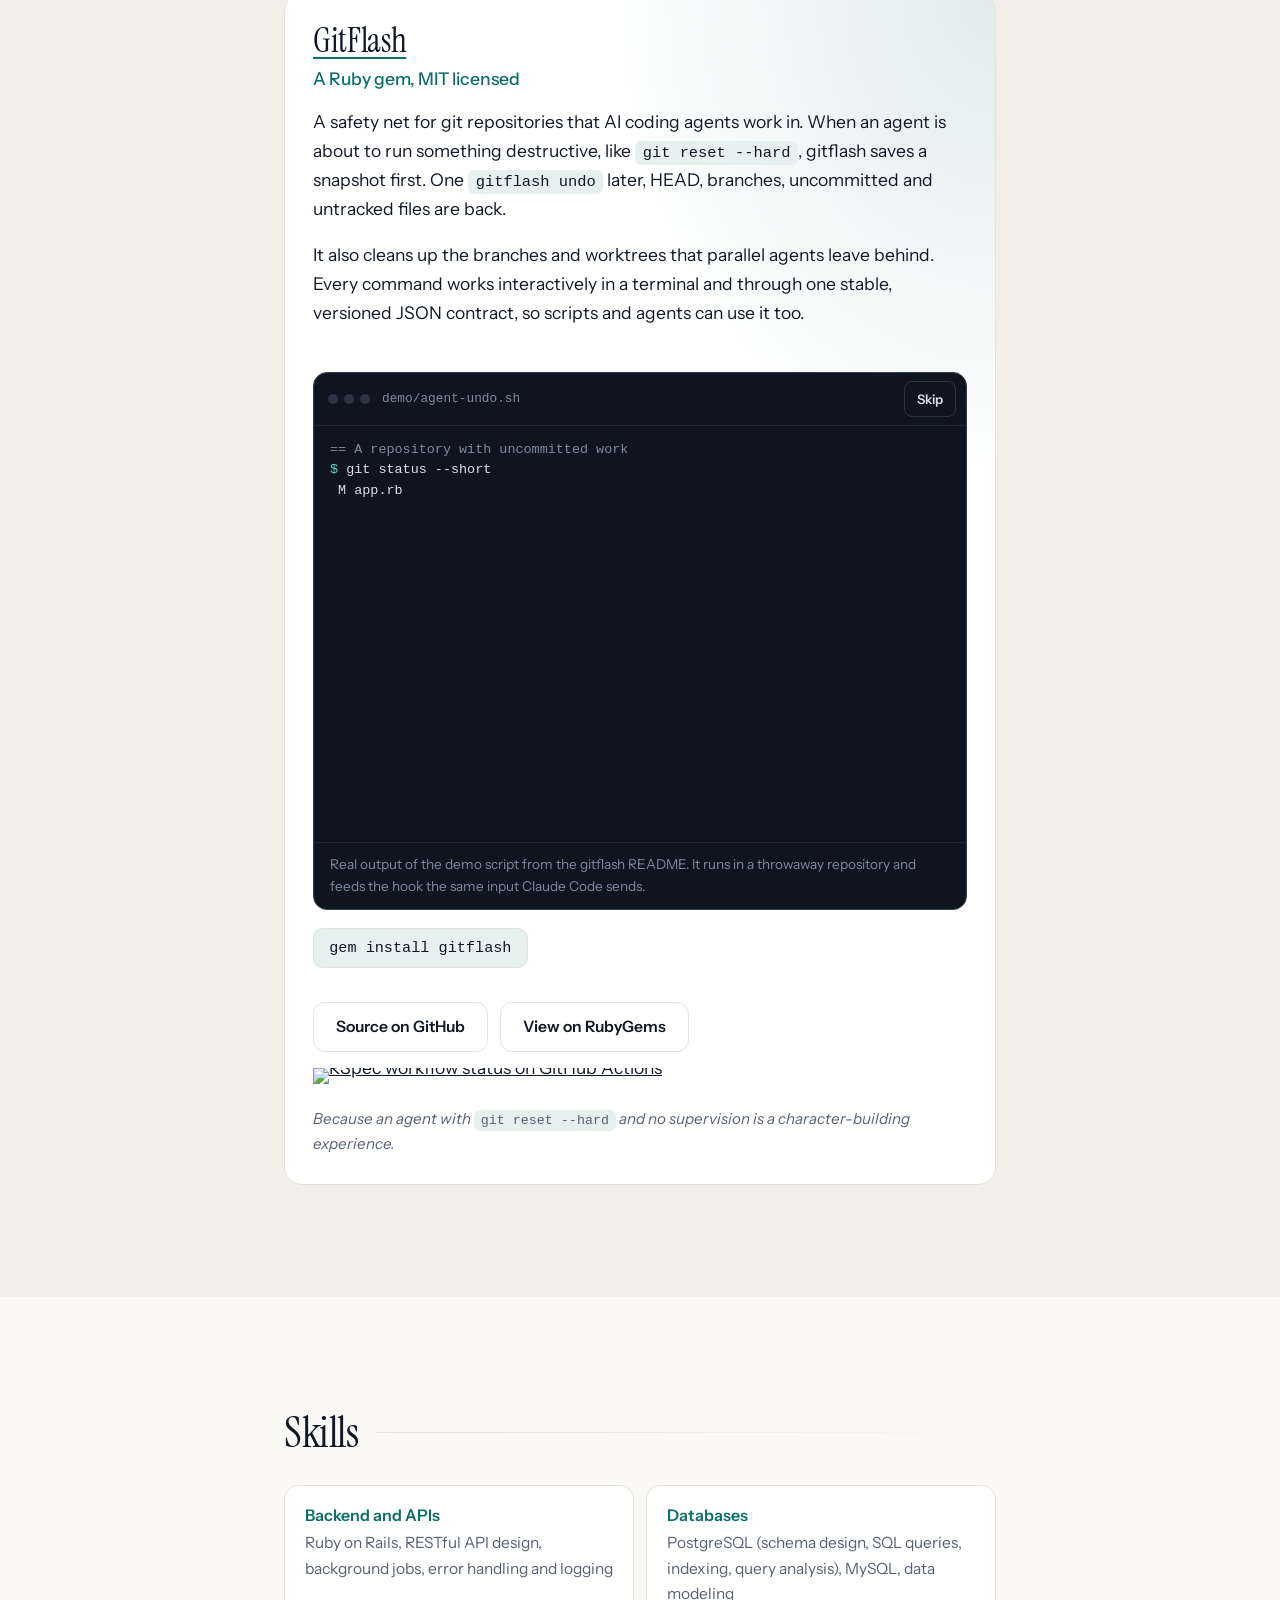
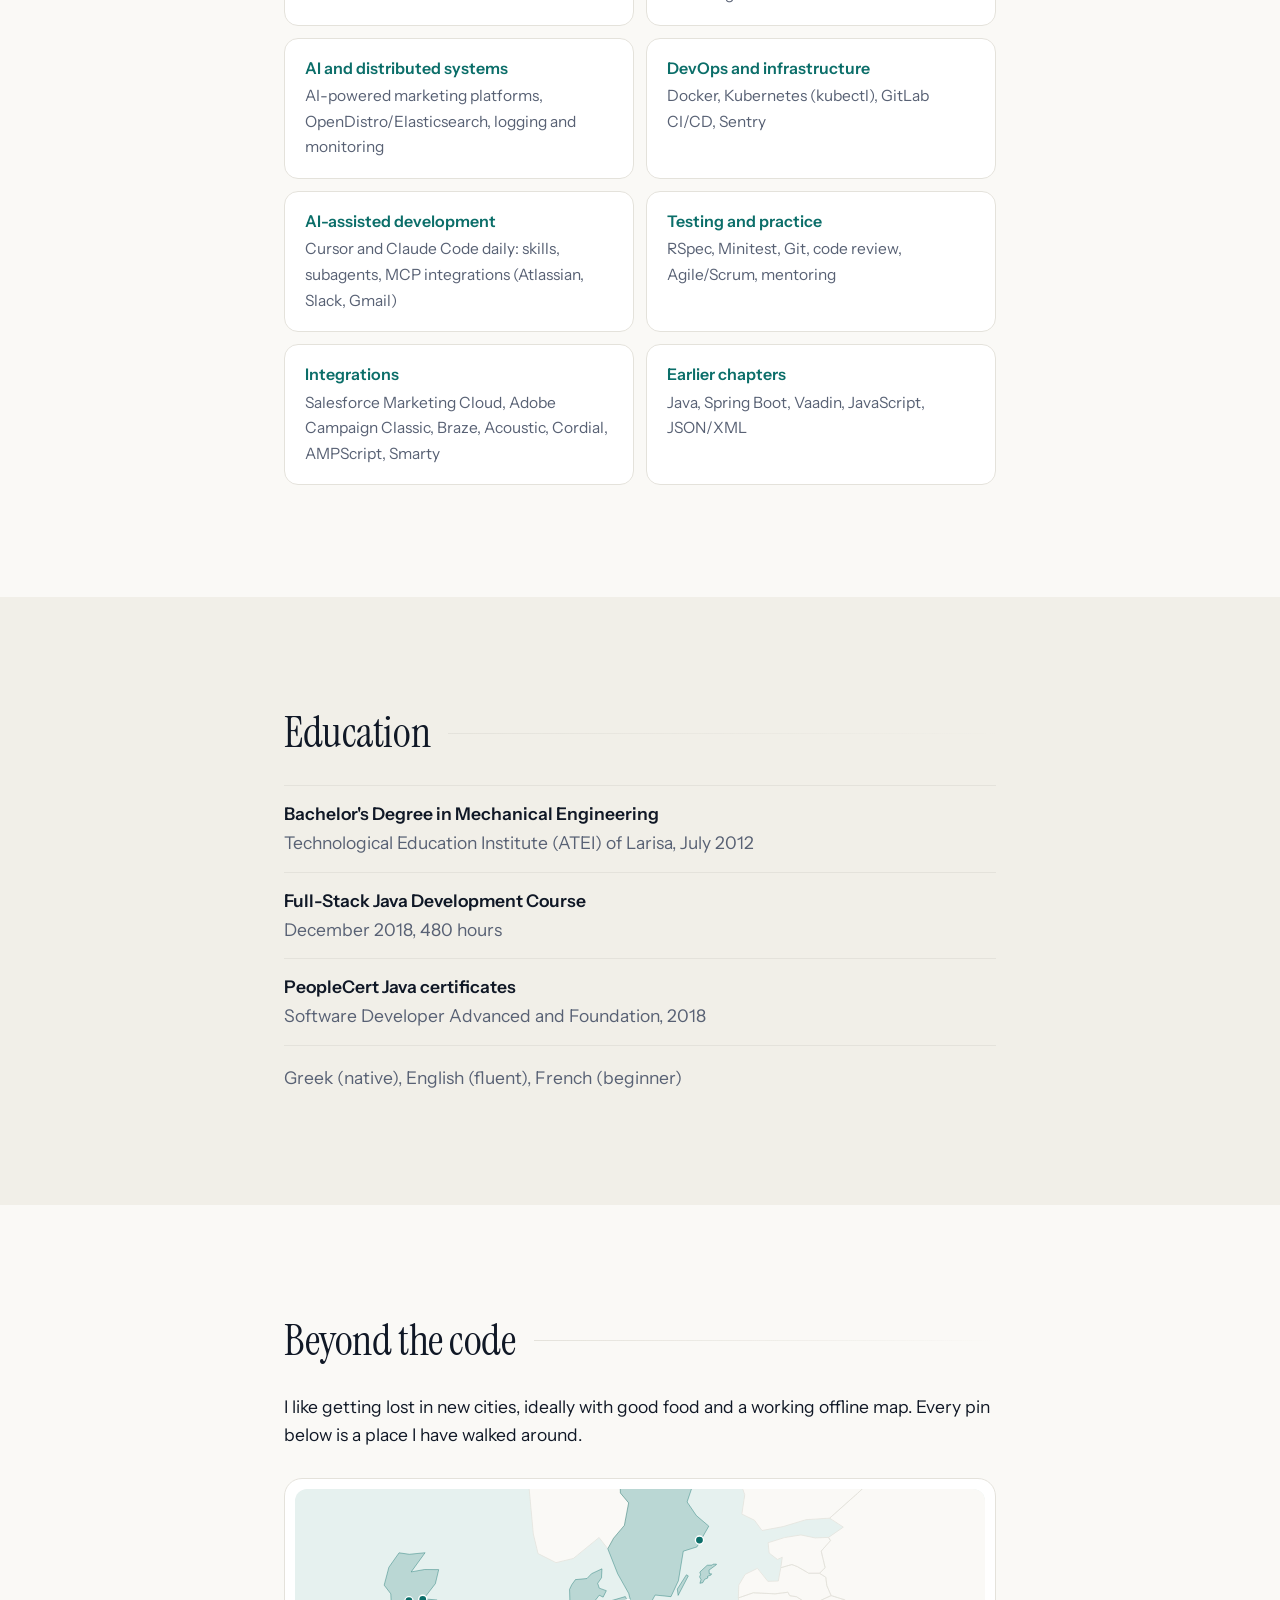
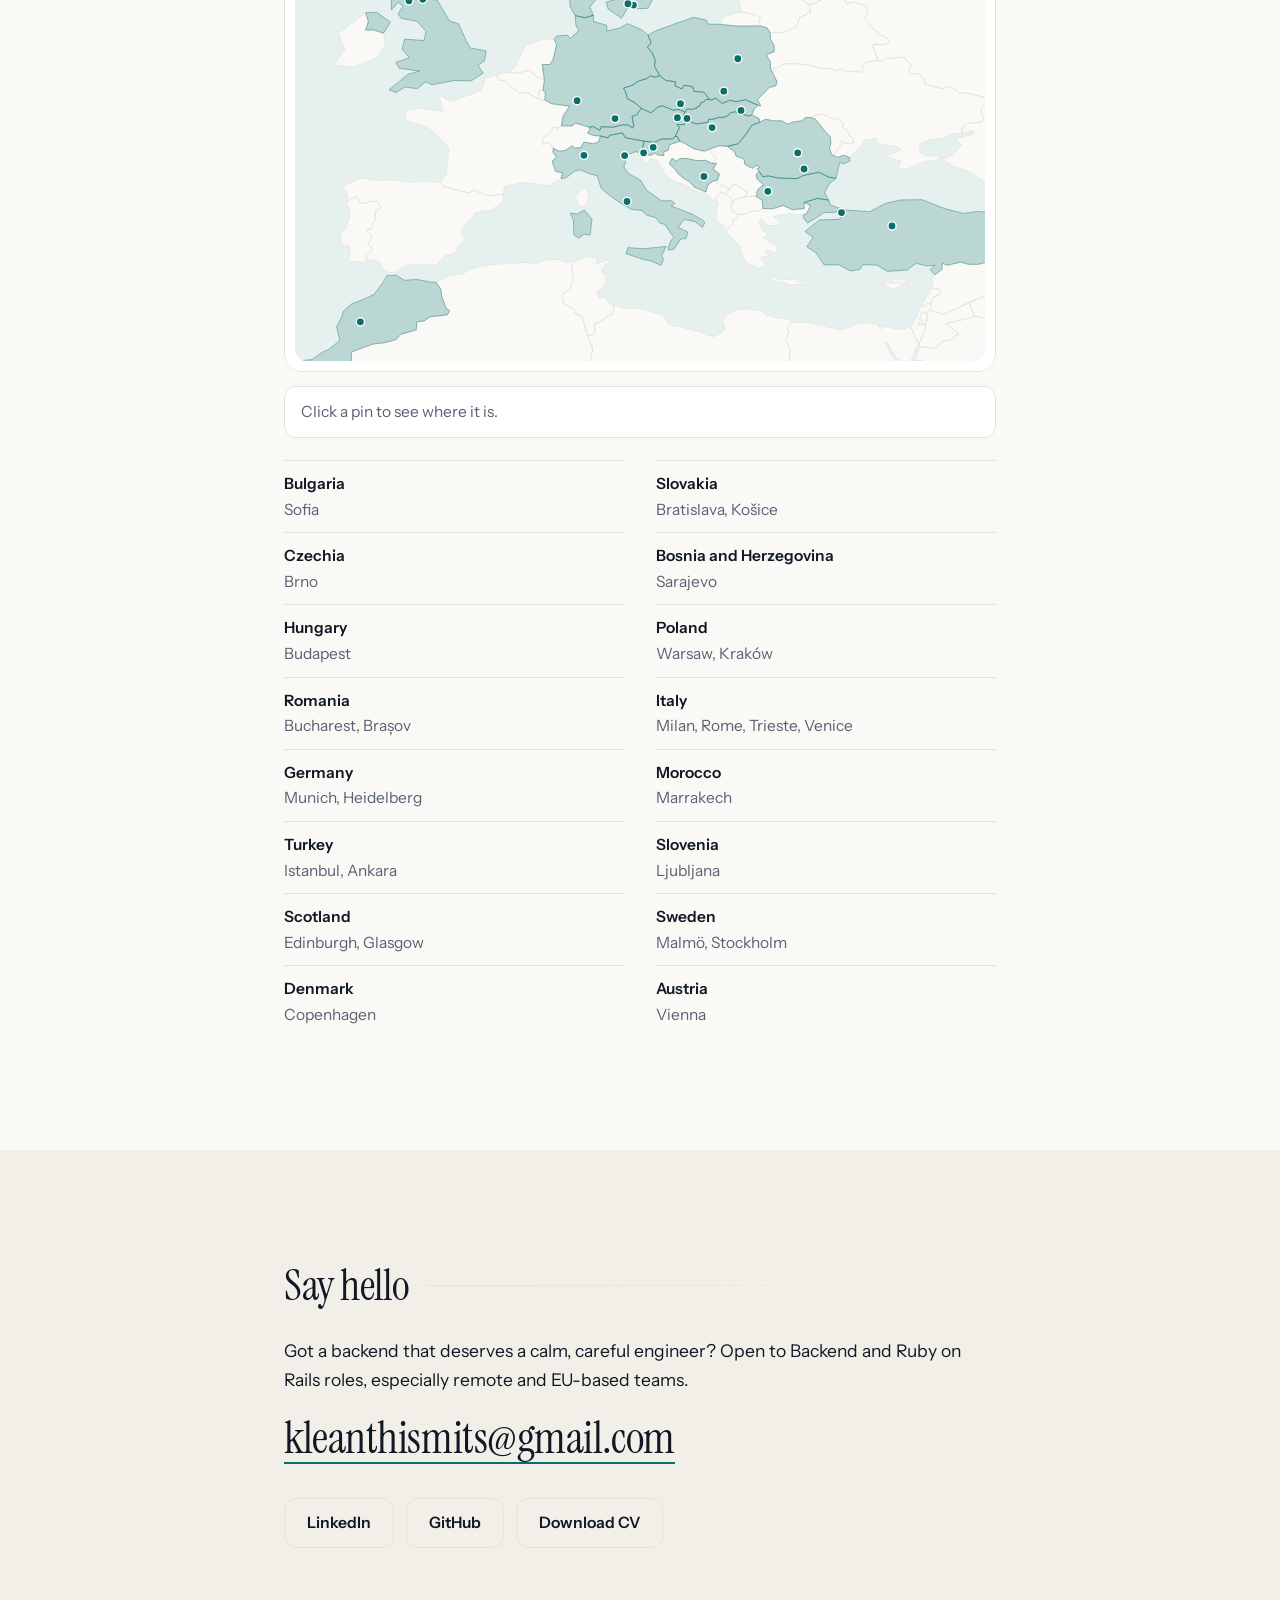
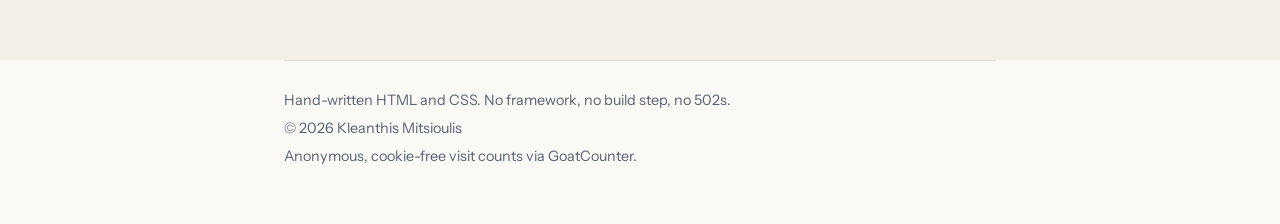
==== commit a765a9d9: "Add practical details under the hero actions EU citizenship and time zone, as a quiet line for anyon" ====
--- a/index.html
+++ b/index.html
@@ -65,7 +65,10 @@
           <a class="btn ghost" href="https://www.linkedin.com/in/kleanthis-mitsioulis/" rel="noopener">LinkedIn</a>
           <a class="btn ghost" href="assets/Kleanthis_Mitsioulis_CV.pdf" download>Download CV</a>
         </p>
-
+        <ul class="meta" aria-label="Practical details">
+          <li>EU citizen, so no visa paperwork</li>
+          <li>Athens time, UTC+2</li>
+        </ul>
       </section>
 
       <section class="sec" id="about">
--- a/style.css
+++ b/style.css
@@ -65,6 +65,10 @@
 .btn:active{transform:translateY(0)}
 .btn.ghost{background:transparent;color:var(--ink);border-color:var(--rule)}
 .btn.ghost:hover{border-color:var(--accent);background:var(--soft)}
+
+.meta{list-style:none;margin:22px 0 0;padding:0;display:flex;flex-wrap:wrap;gap:6px 18px;color:var(--muted);font-size:.95rem}
+.meta li{display:inline-flex;align-items:center;gap:8px}
+.meta li::before{content:"";width:5px;height:5px;border-radius:50%;background:var(--accent);opacity:.7}
 
 .facts{display:grid;gap:12px;margin:40px 0 0}
 .facts div{padding:18px 20px;background:var(--card);border:1px solid var(--rule);border-radius:14px;box-shadow:var(--shadow)}
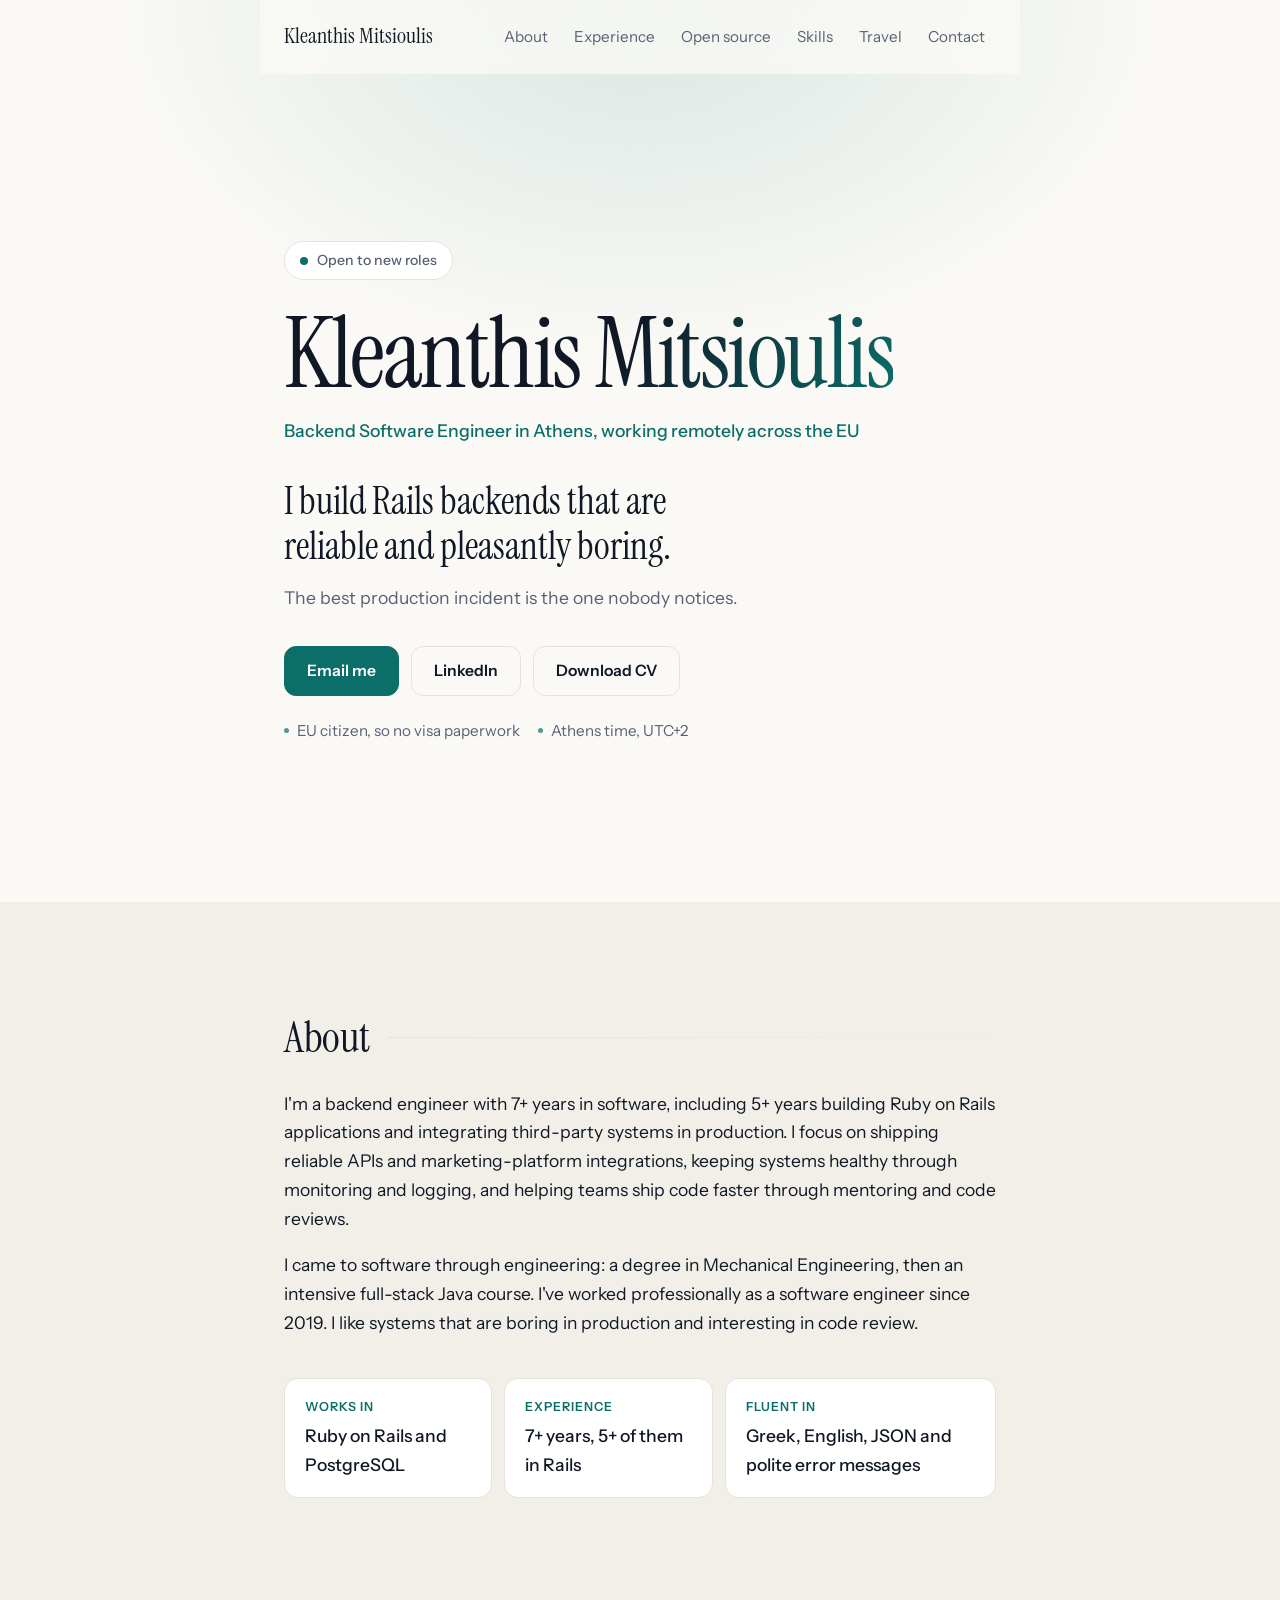
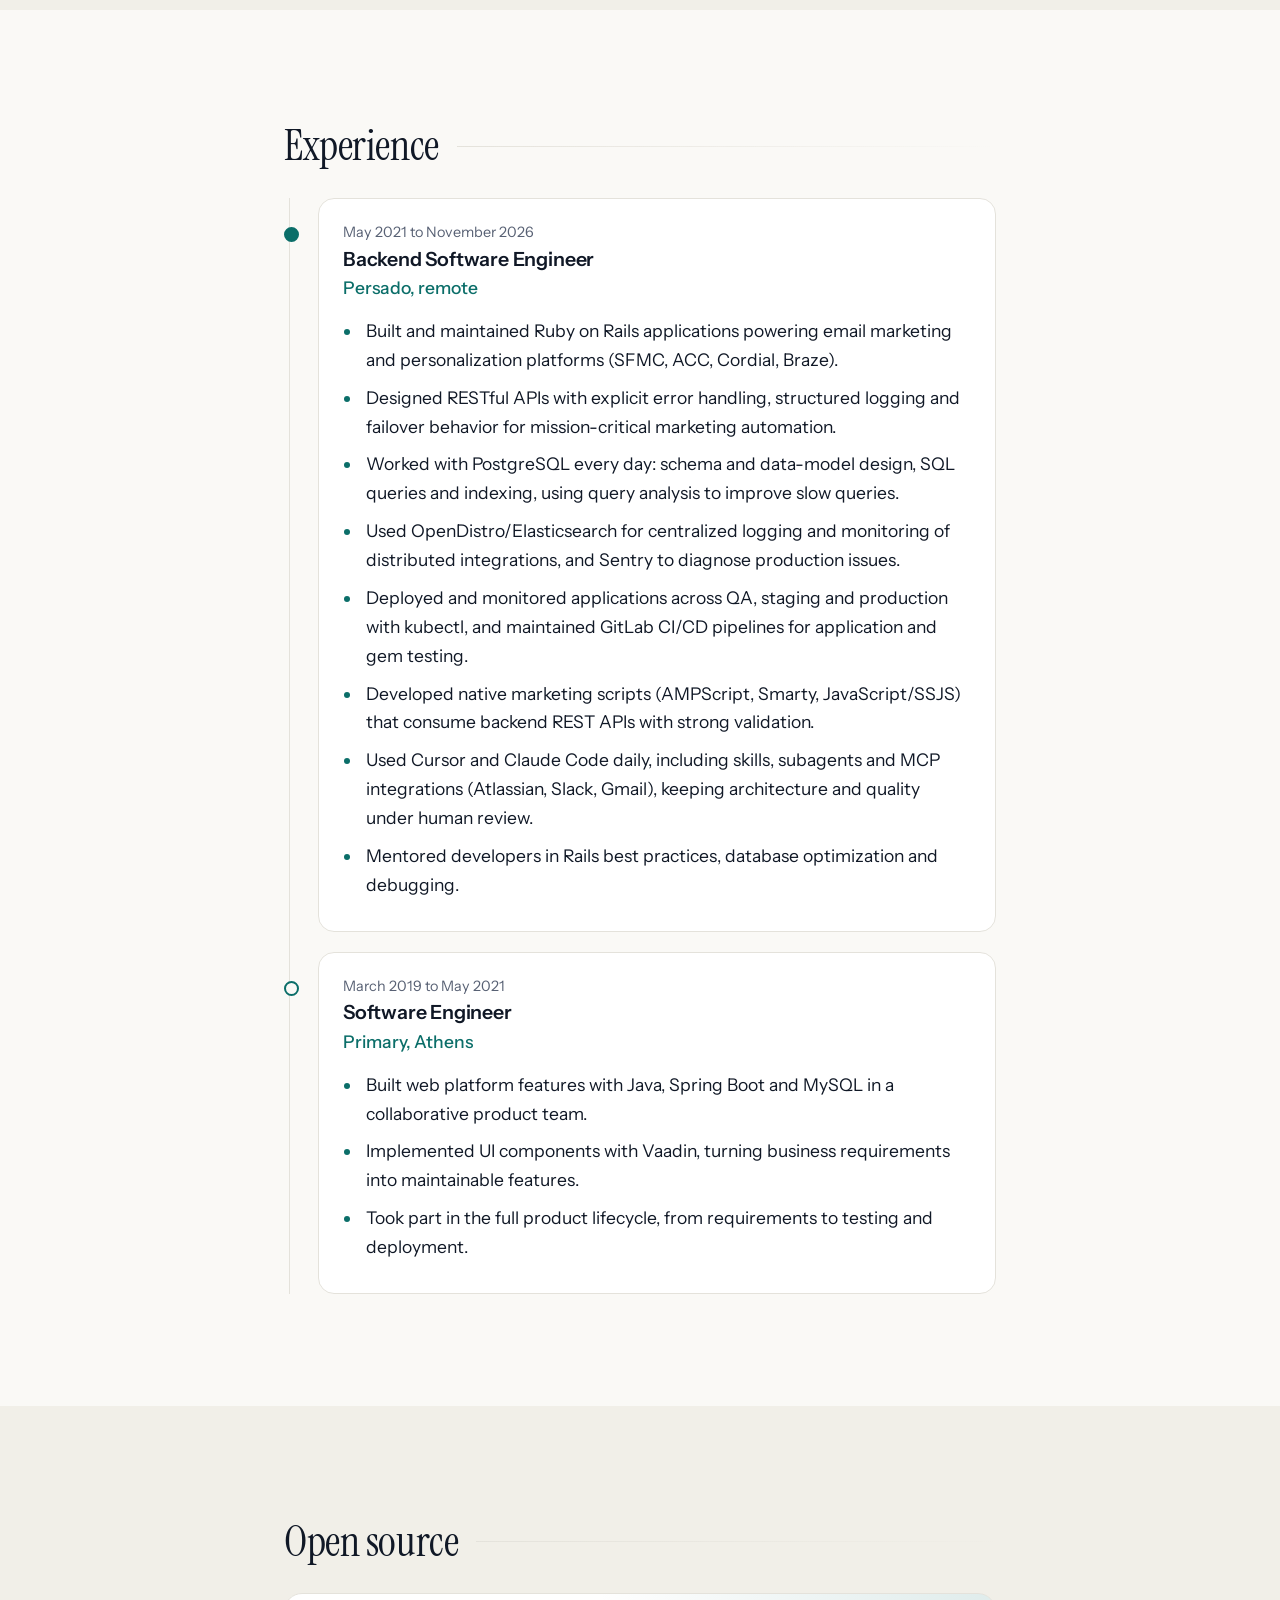
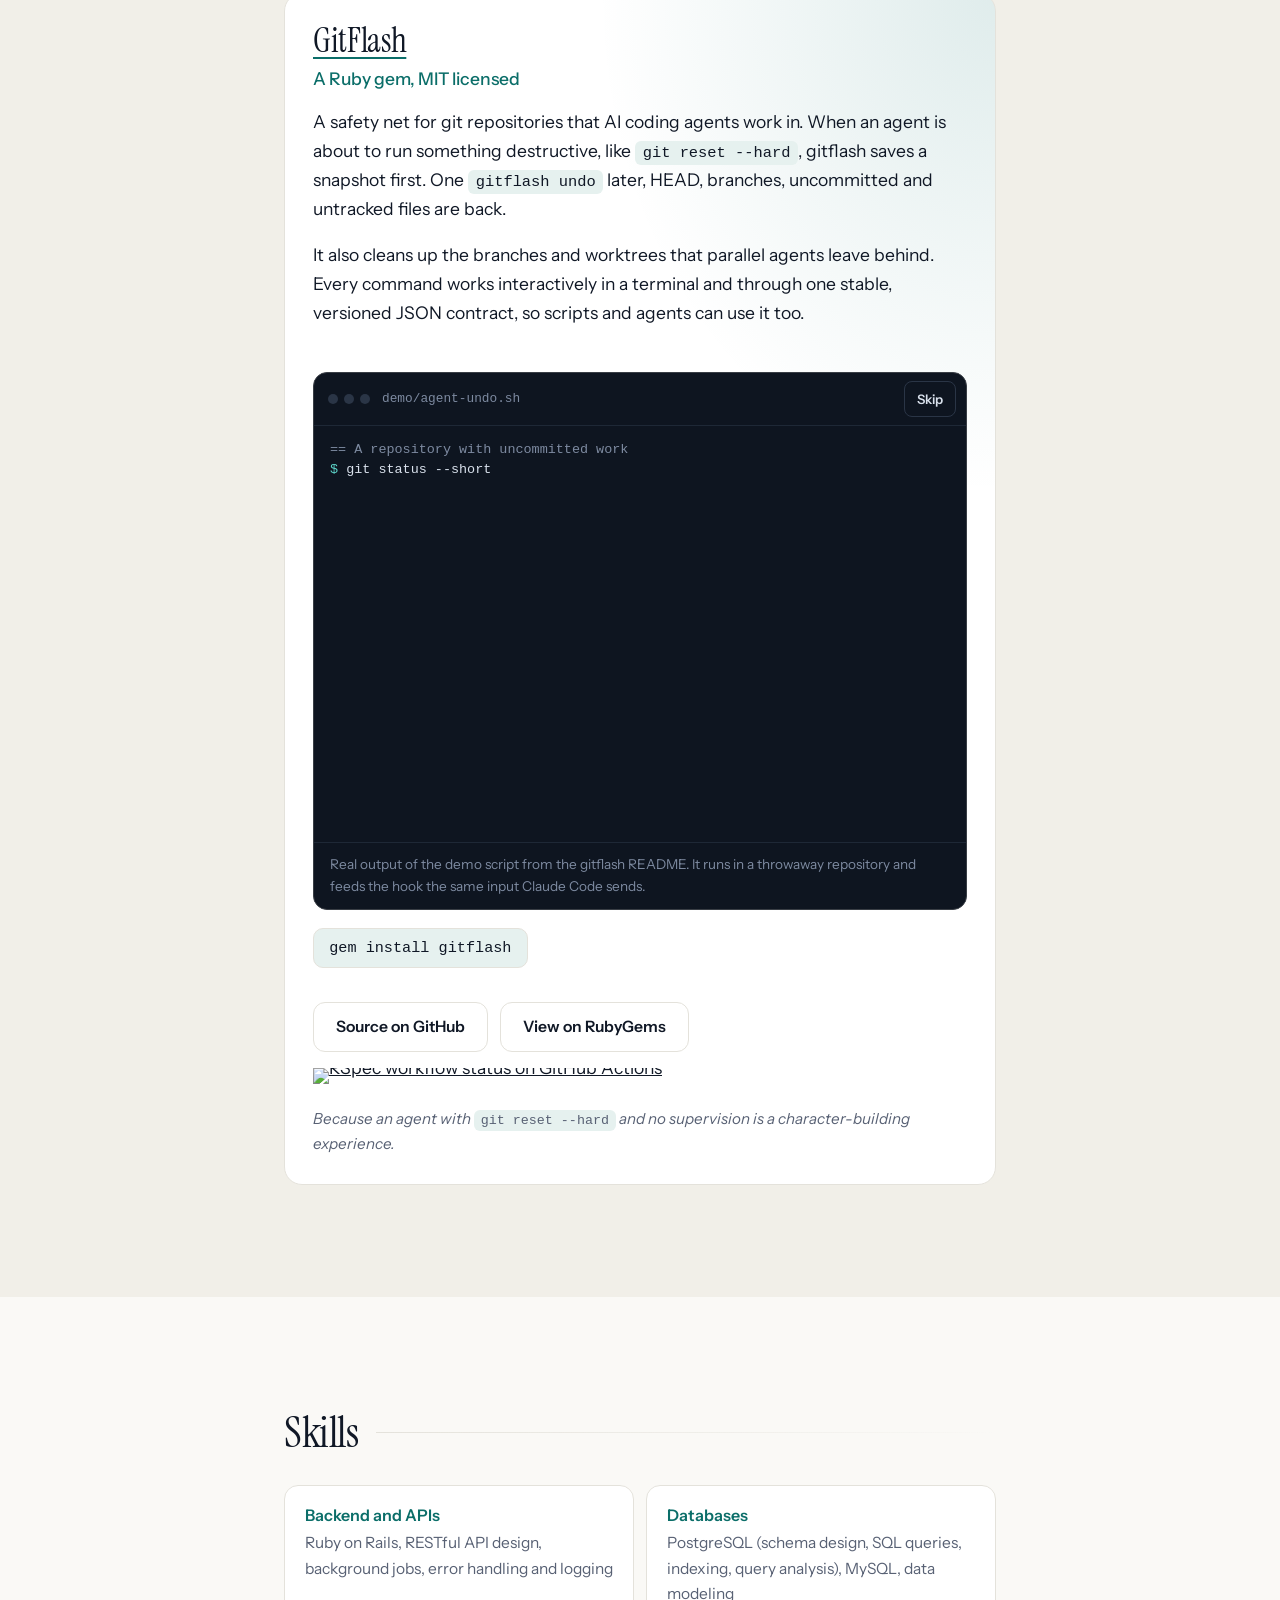
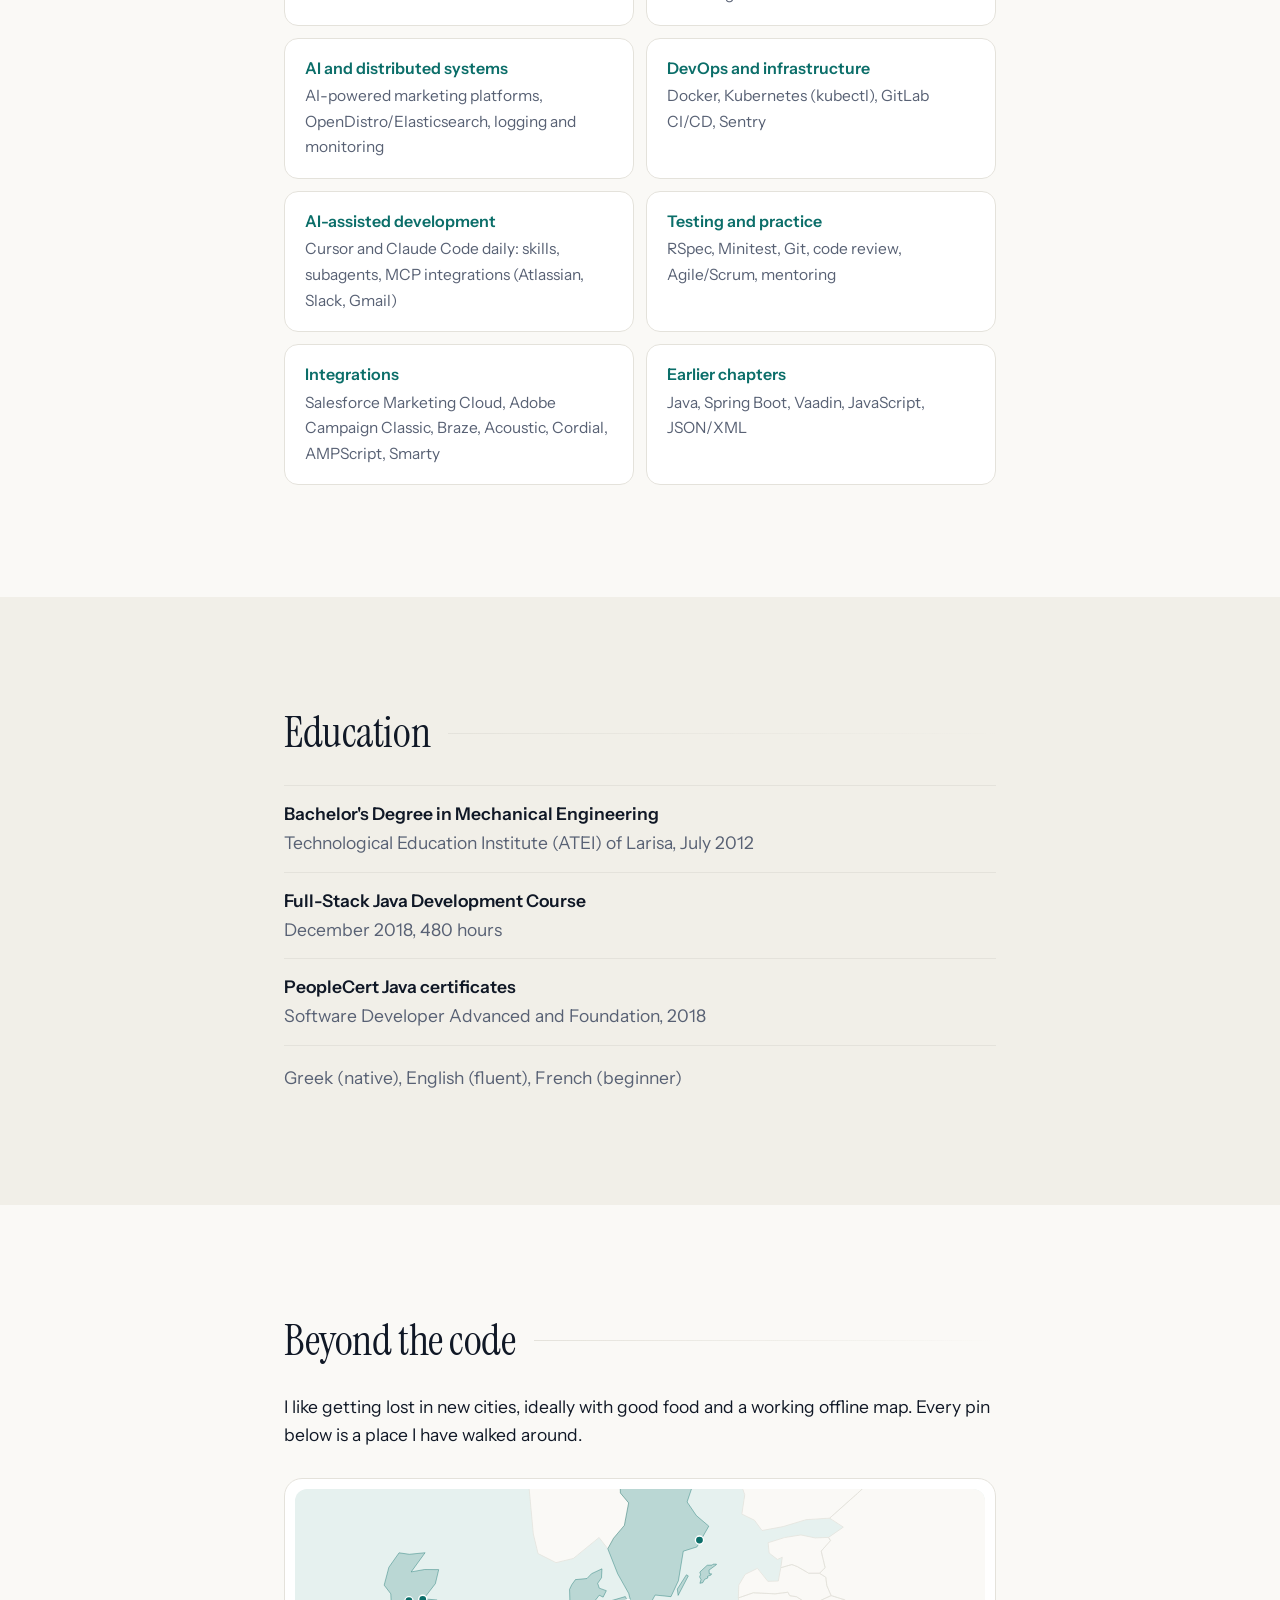
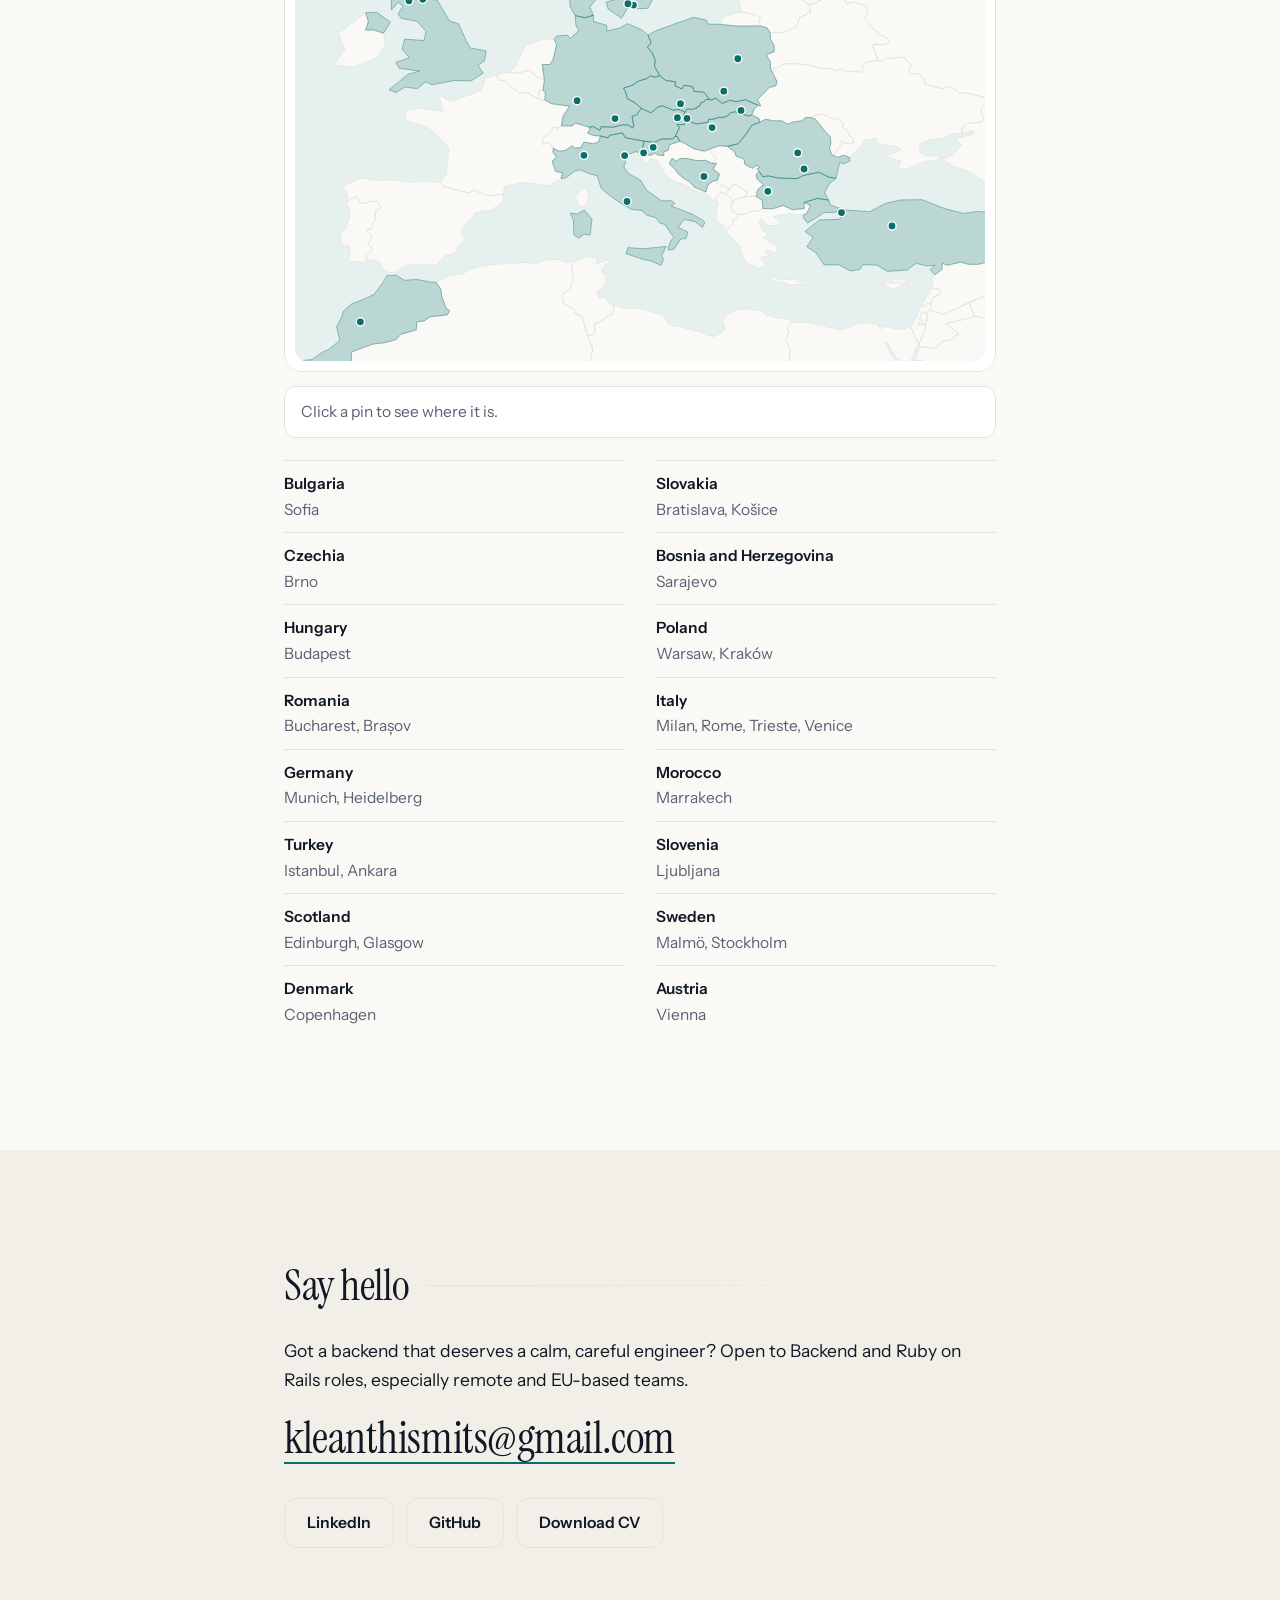
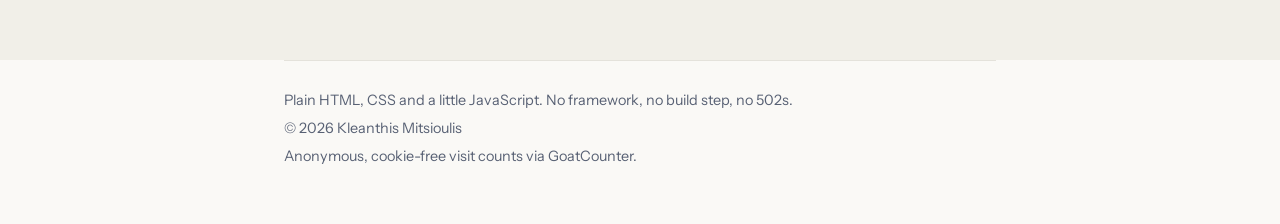
==== commit ef092bfb: "Make the footer's tech note accurate The site is not hand-written (the map is generated and much of " ====
--- a/index.html
+++ b/index.html
@@ -15,8 +15,8 @@
   <meta property="og:image:height" content="630">
   <meta property="og:image:alt" content="Kleanthis Mitsioulis, Backend Software Engineer. Rails backends that are reliable and pleasantly boring.">
   <meta name="twitter:card" content="summary_large_image">
-  <meta name="theme-color" content="#FBFBFC" media="(prefers-color-scheme: light)">
-  <meta name="theme-color" content="#0C1118" media="(prefers-color-scheme: dark)">
+  <meta name="theme-color" content="#FAF9F6" media="(prefers-color-scheme: light)">
+  <meta name="theme-color" content="#0B1017" media="(prefers-color-scheme: dark)">
   <link rel="icon" href="data:image/svg+xml,%3Csvg xmlns='http://www.w3.org/2000/svg' viewBox='0 0 100 100'%3E%3Crect width='100' height='100' rx='22' fill='%230B6E69'/%3E%3Ctext x='50' y='72' font-size='62' font-family='Georgia,serif' text-anchor='middle' fill='%23fff'%3EK%3C/text%3E%3C/svg%3E">
   <link rel="preconnect" href="https://fonts.googleapis.com">
   <link rel="preconnect" href="https://fonts.gstatic.com" crossorigin>
@@ -276,7 +276,7 @@
     </main>
 
     <footer class="foot">
-      <p>Hand-written HTML and CSS. No framework, no build step, no 502s.</p>
+      <p>Plain HTML, CSS and a little JavaScript. No framework, no build step, no 502s.</p>
       <p>© <span id="y">2026</span> Kleanthis Mitsioulis</p>
       <p>Anonymous, cookie-free visit counts via GoatCounter.</p>
     </footer>
--- a/style.css
+++ b/style.css
@@ -210,3 +210,30 @@
   .js .sec.in{opacity:1;transform:none}
 }
 .top.scrolled{border-bottom-color:var(--rule)}
+
+/* print: a clean, ink-friendly one-pager */
+@media print{
+  :root{--bg:#fff;--ink:#000;--muted:#333;--rule:#bbb;--accent:#0B6E69;--card:#fff;--band:#fff;--soft:#eee;--glow:transparent}
+  body{font-size:11pt;line-height:1.45;background:#fff}
+  body::before,.sec::before,.skip,.top,.actions,.ci,.term,.mapwrap,.pindetail,.badge,.aside,.stats{display:none!important}
+  .col{max-width:none;padding:0}
+  .hero{min-height:0;padding:0 0 12pt}
+  .hero>*,.js .sec{opacity:1!important;transform:none!important;animation:none!important;transition:none!important}
+  h1{margin:0 0 4pt;font-size:30pt;background:none;-webkit-text-fill-color:currentColor;color:#000}
+  .role{margin-bottom:8pt}
+  .tagline{font-size:15pt}
+  .meta{margin-top:8pt}
+  .sec{padding:14pt 0 0}
+  .sec>h2{font-size:18pt;margin-bottom:10pt}
+  .sec>h2::after{background:var(--rule)}
+  .job,.project,.skills>div,.facts div{box-shadow:none;background:#fff;break-inside:avoid;padding:10pt 12pt}
+  .job:hover,.skills>div:hover{transform:none}
+  .project{background-image:none}
+  .mail{background:none;font-size:16pt}
+  .contact .actions{display:block!important;margin-top:8pt}
+  .contact .btn{display:block;min-height:0;padding:0;border:0;background:none;color:var(--ink);font-weight:500}
+  .contact .btn[download]{display:none}
+  .contact .btn[href^="https://"]::after{content:": " attr(href);font-weight:400;color:var(--muted)}
+  a{text-decoration:none}
+  .foot{border-top:0;padding-top:12pt}
+}
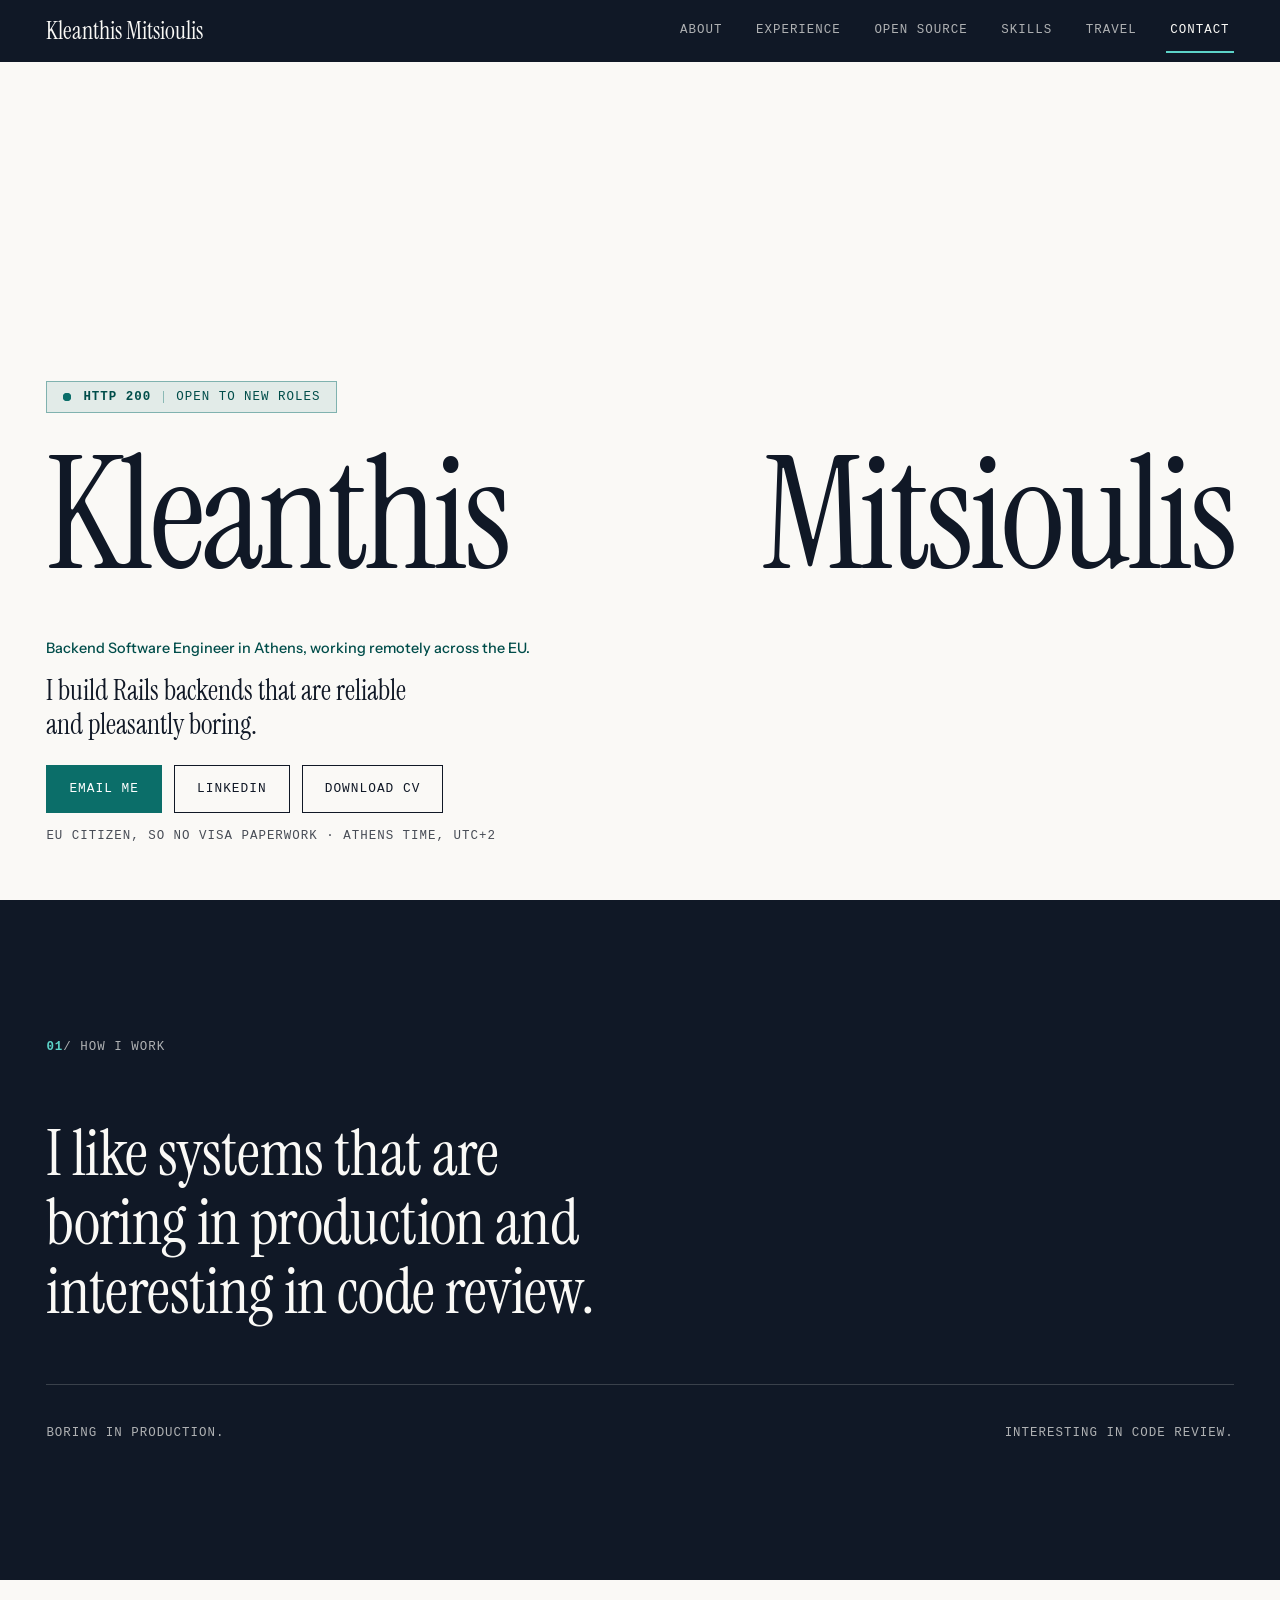
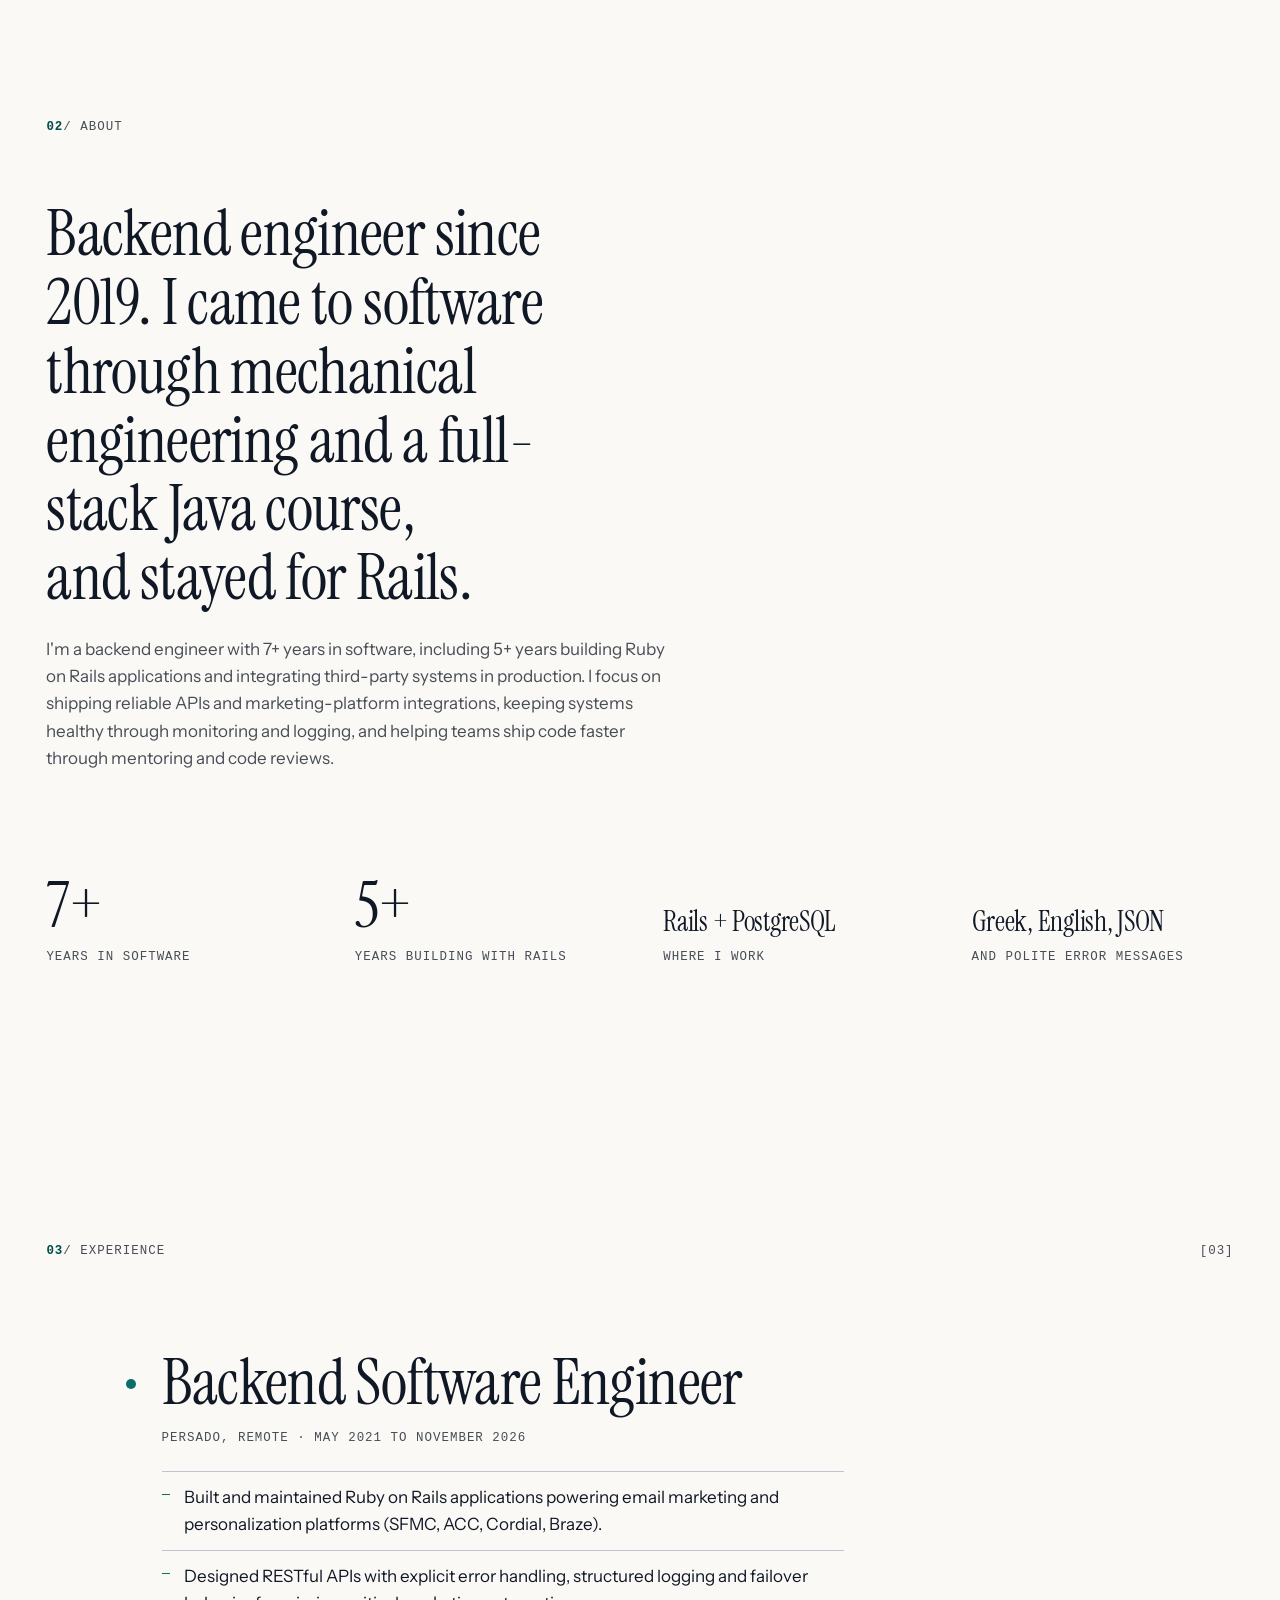
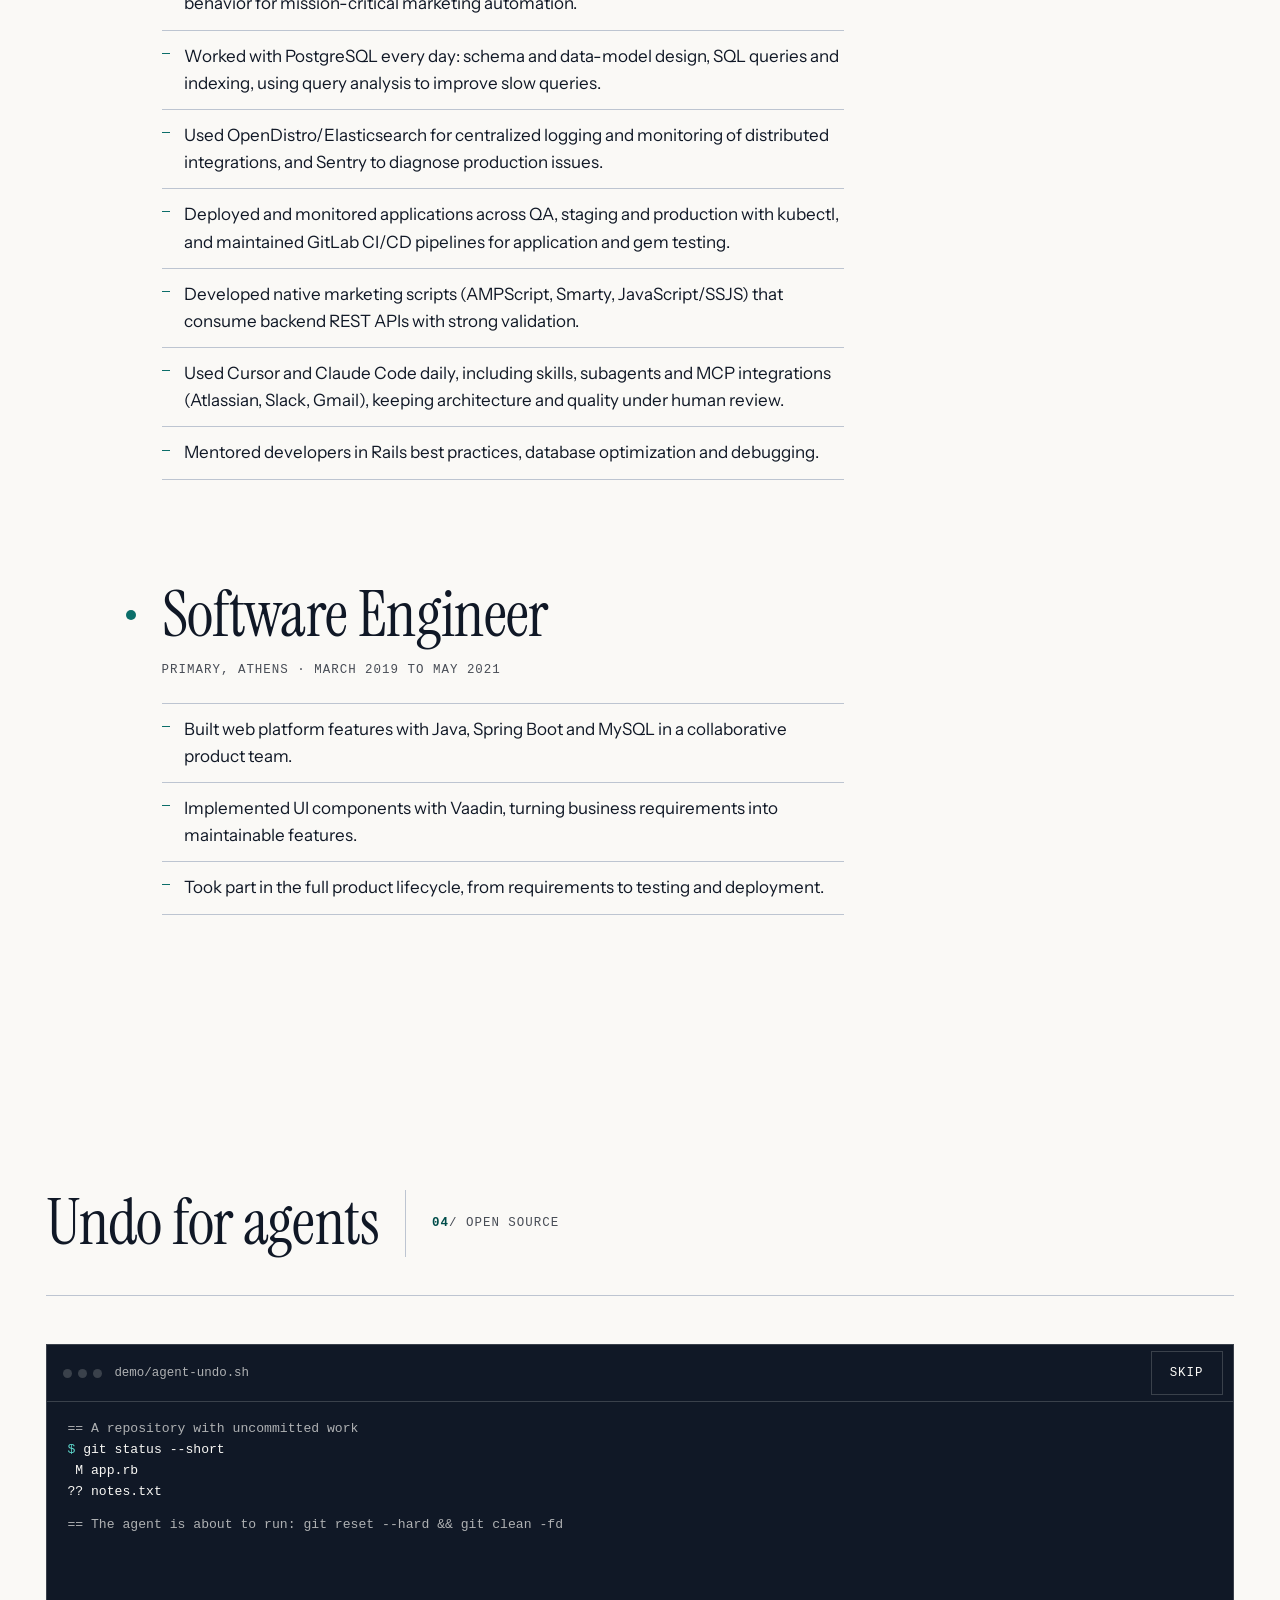
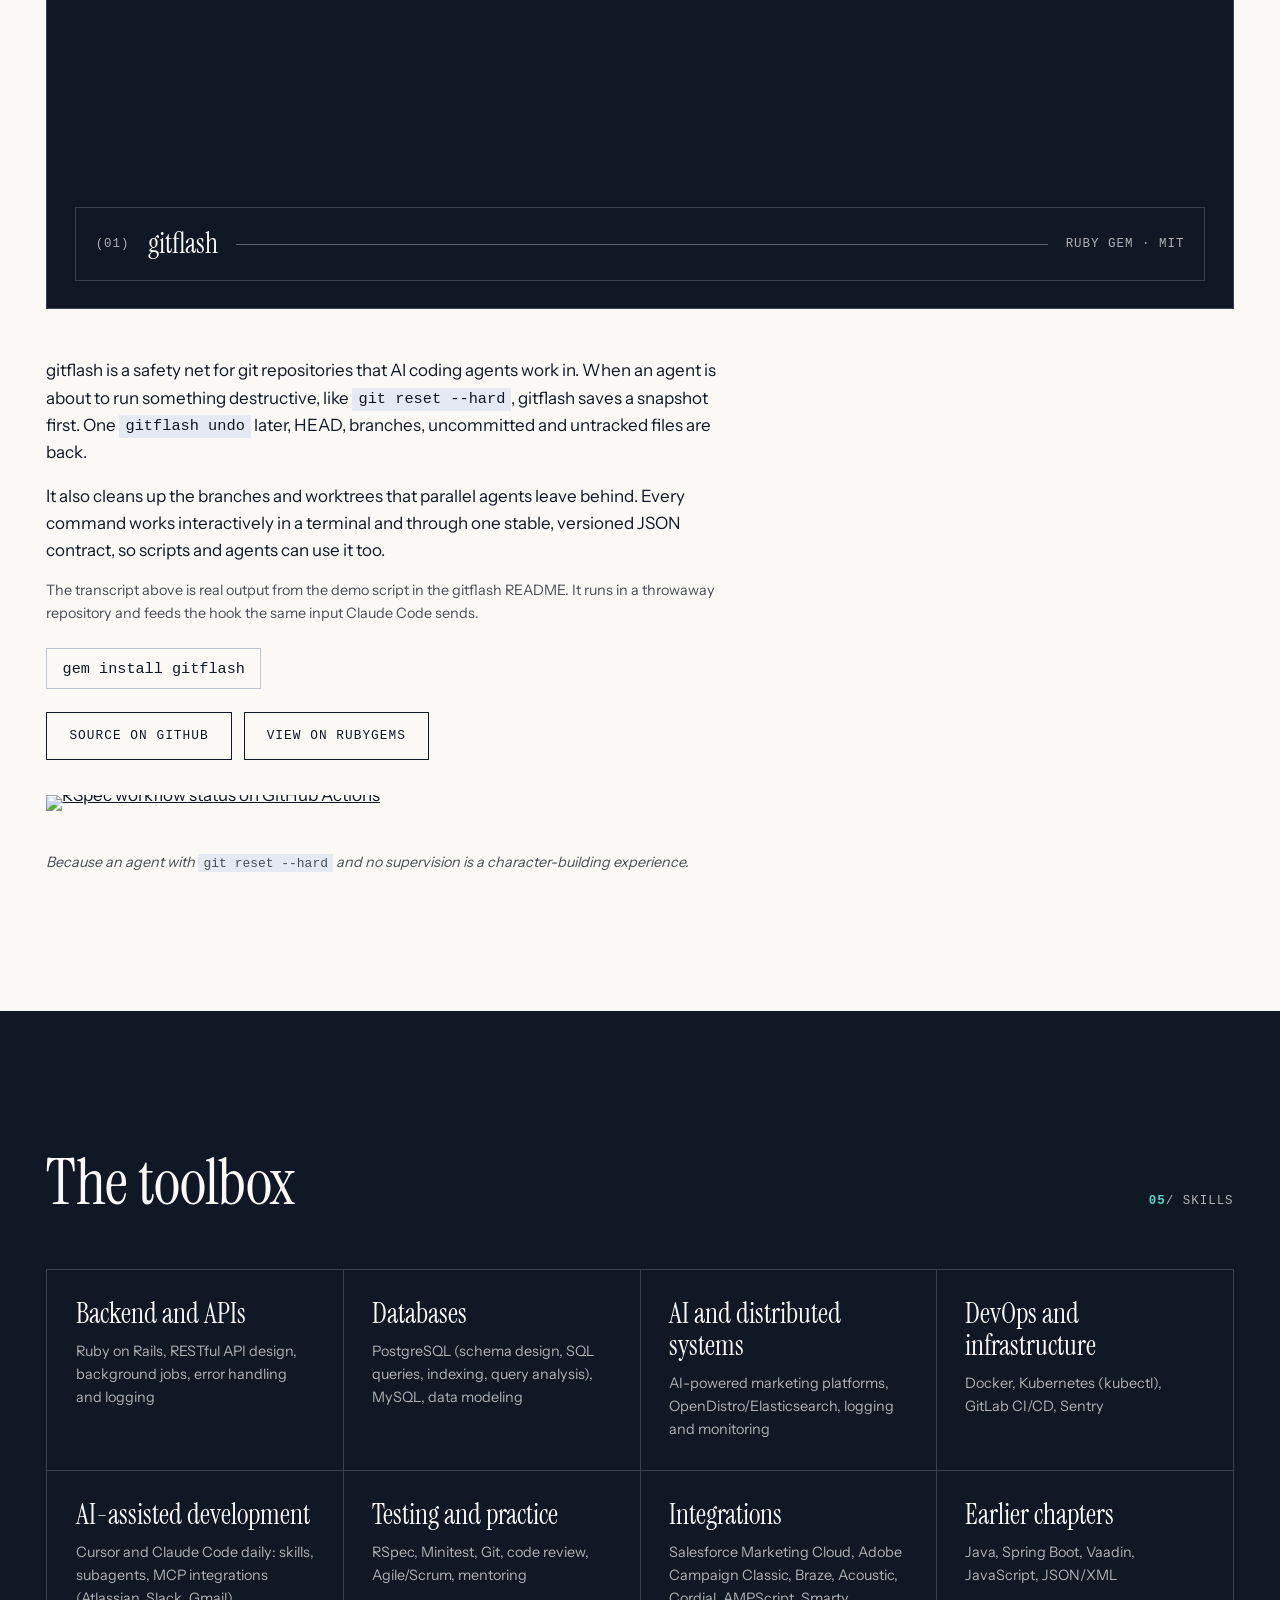
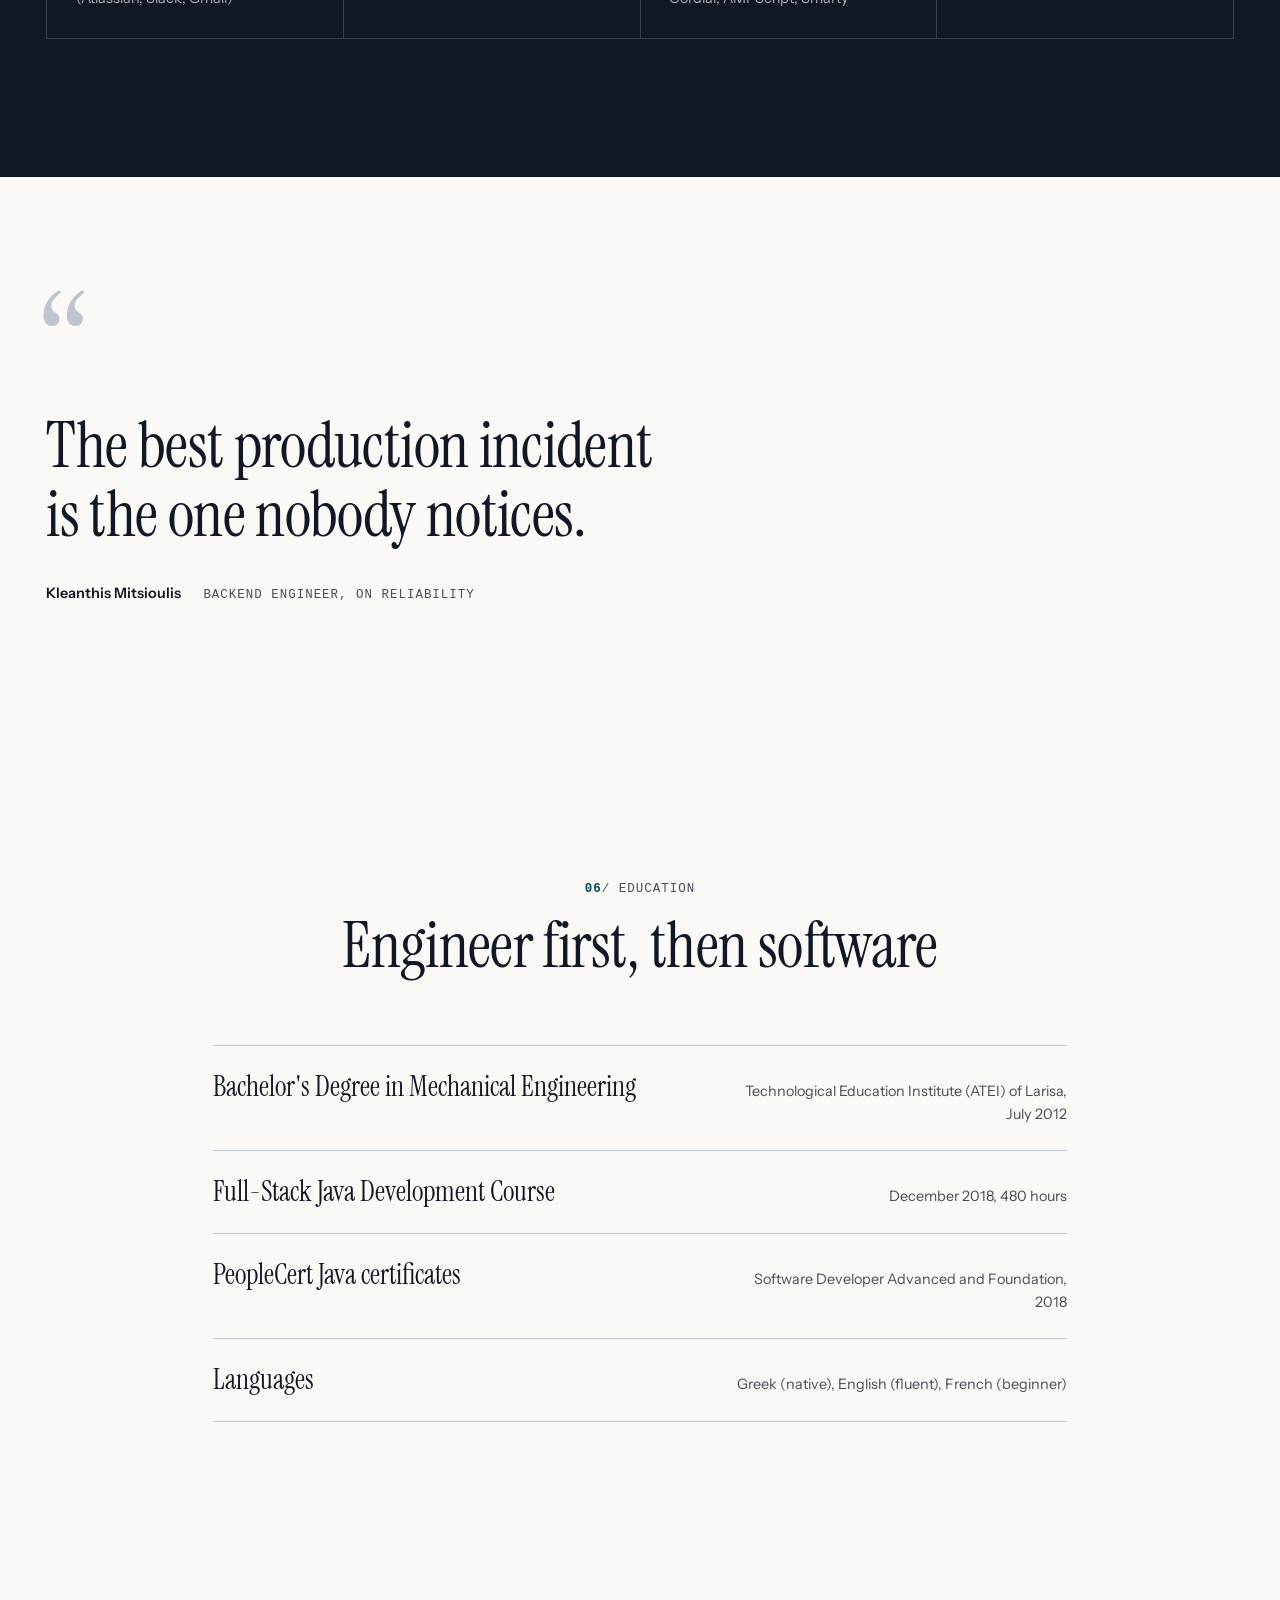
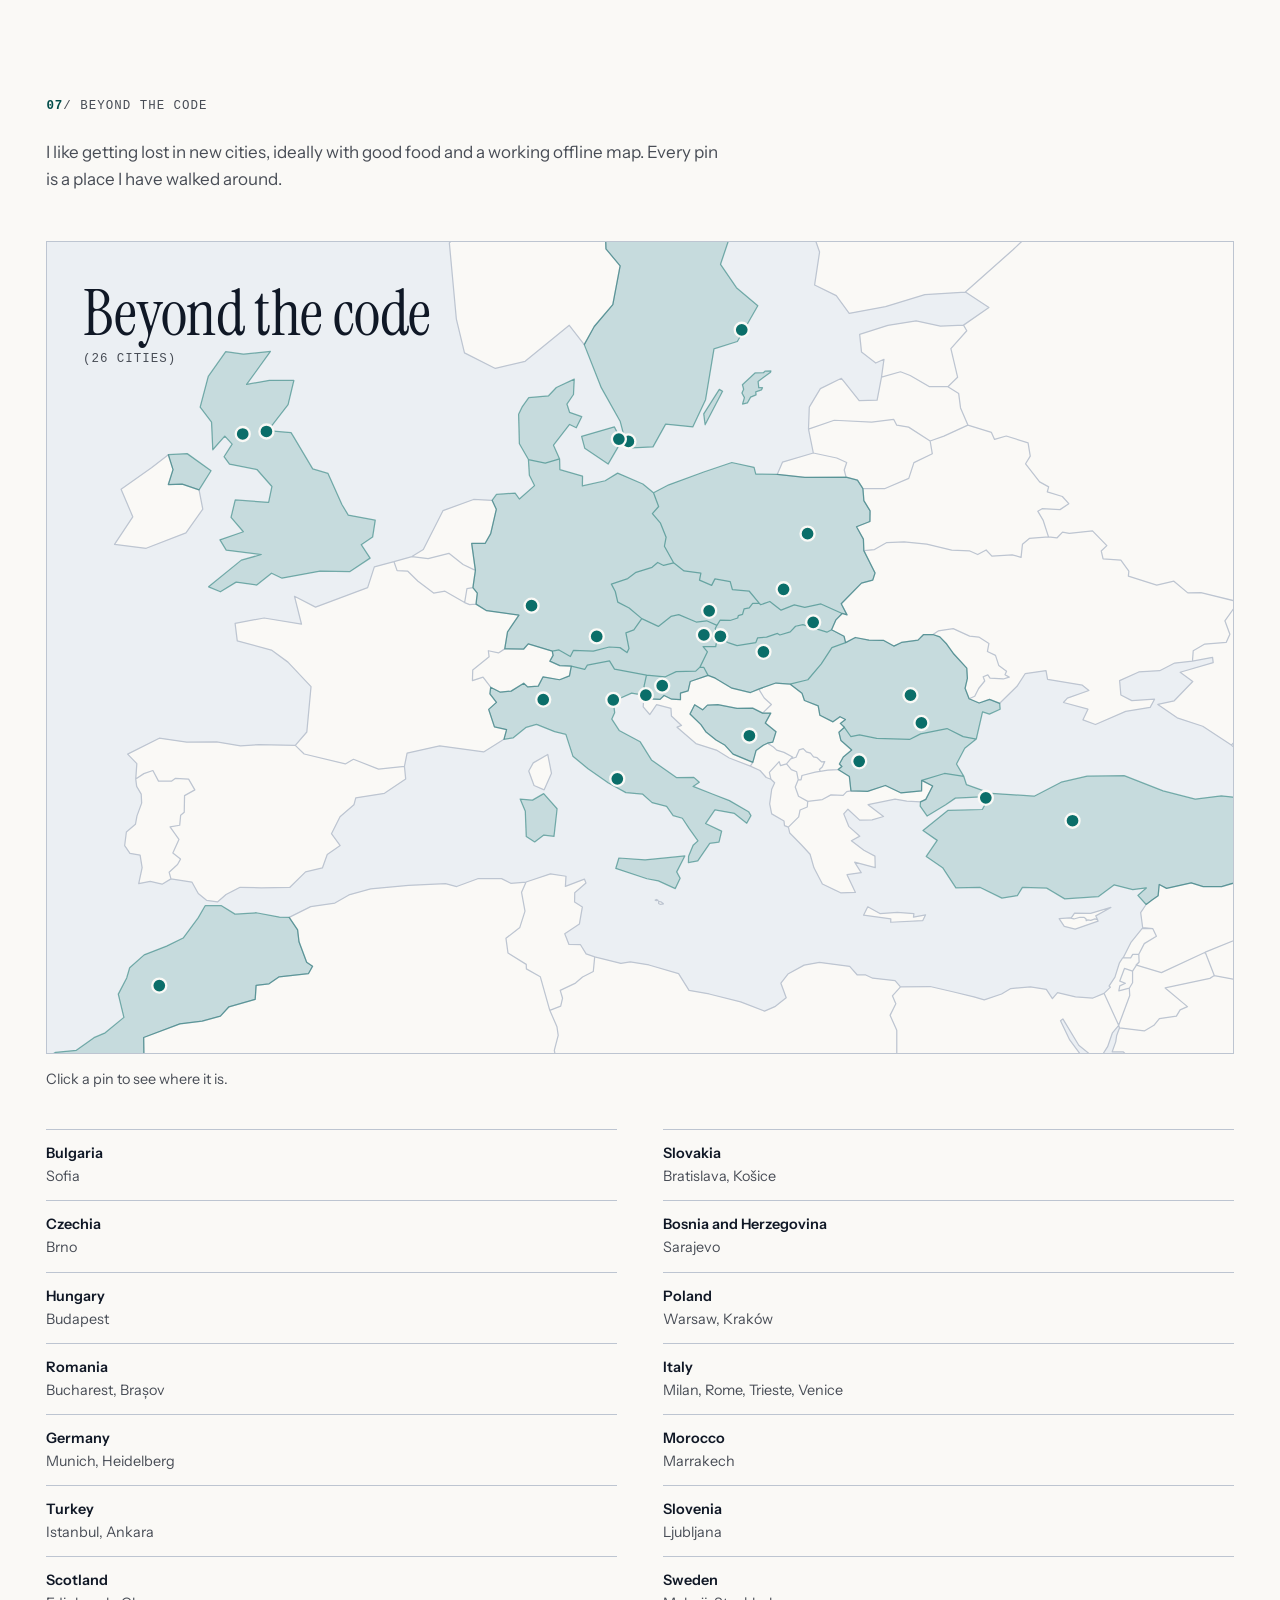
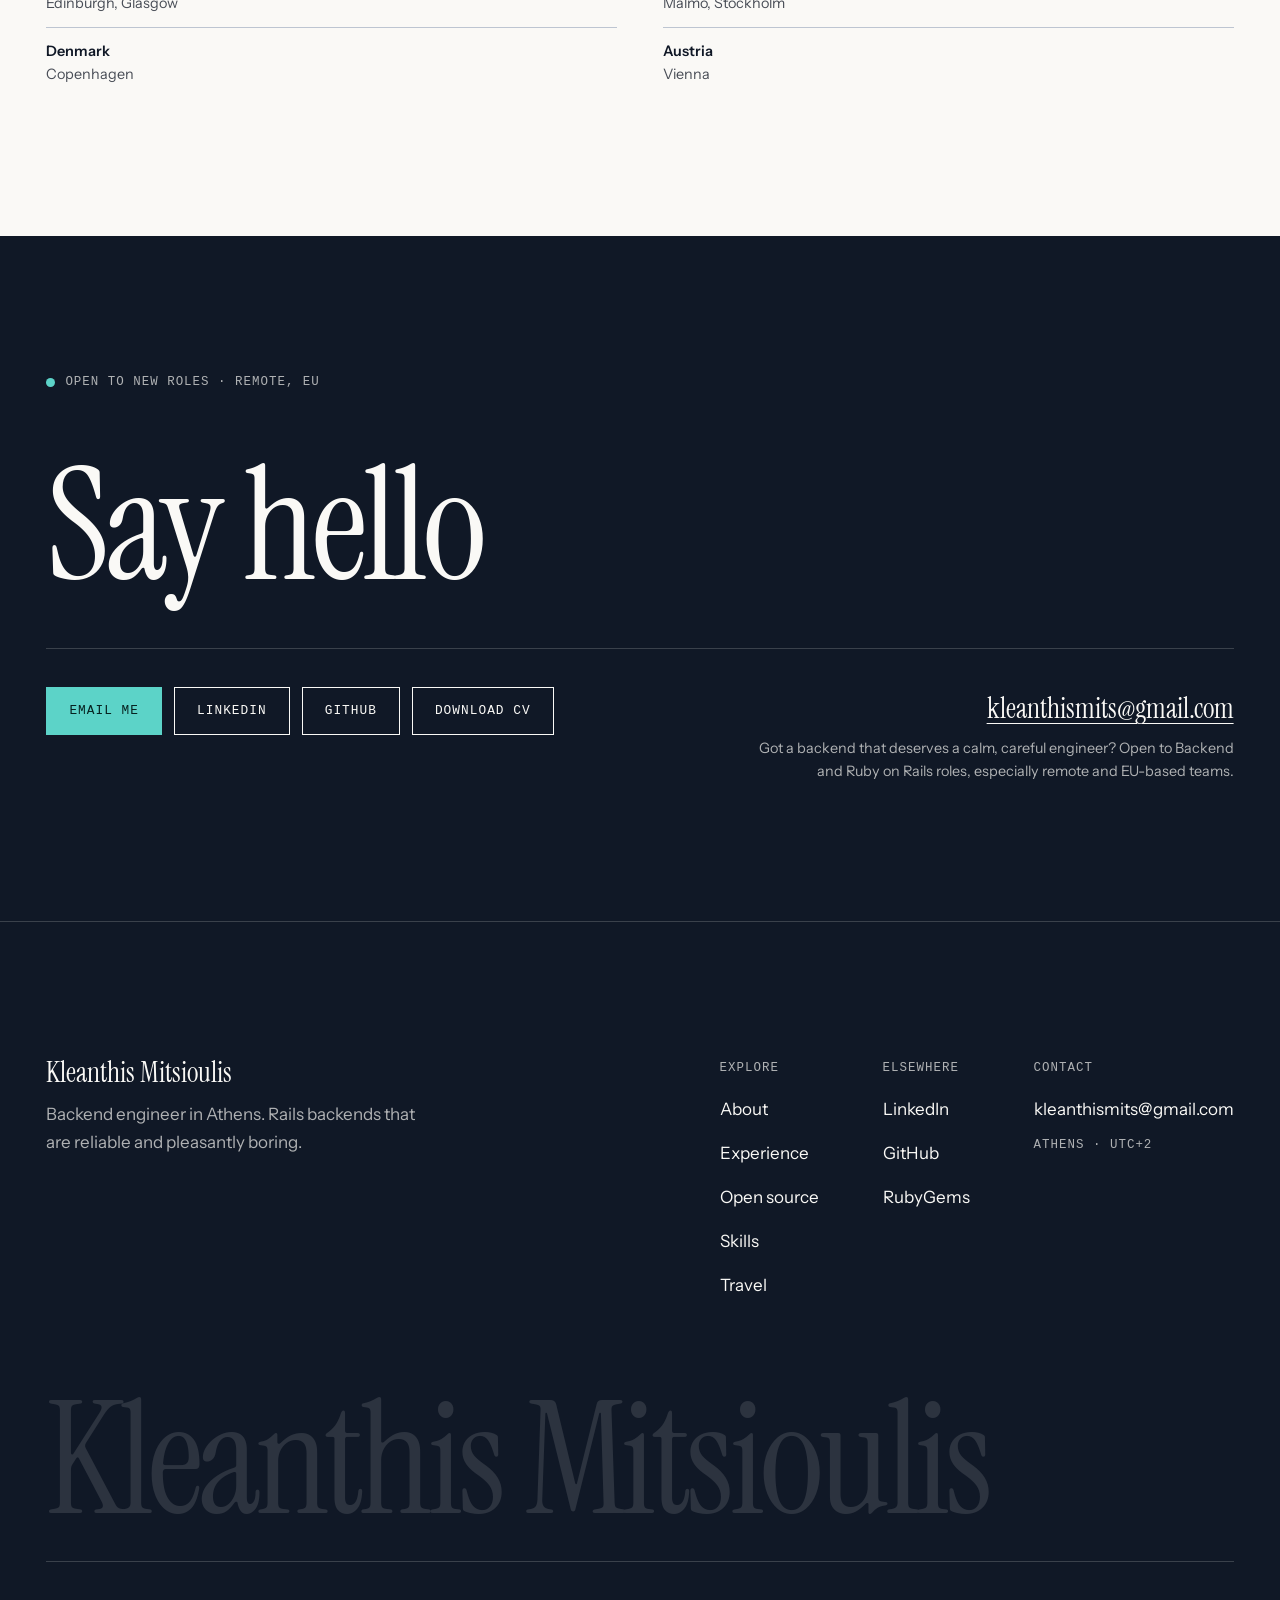
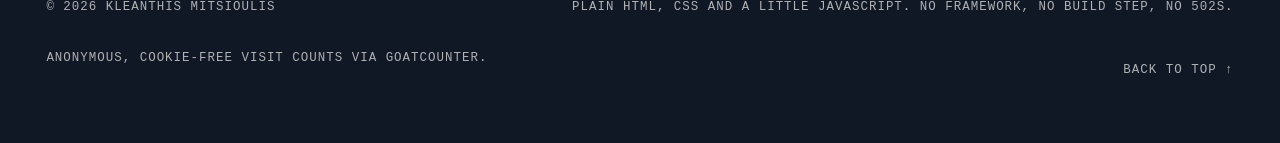
==== commit a1aa70da: "Redesign hero and sections, self-host fonts, add site.js Self-host Instrument Serif and Sans (OFL li" ====
--- a/index.html
+++ b/index.html
@@ -3,10 +3,10 @@
 <head>
   <meta charset="utf-8">
   <meta name="viewport" content="width=device-width, initial-scale=1">
-  <title>Kleanthis Mitsioulis — Backend Software Engineer</title>
-  <meta name="description" content="Kleanthis Mitsioulis is a Backend Software Engineer in Athens with 7+ years in software and 5+ years of Ruby on Rails, building reliable APIs and integrations for AI-powered marketing platforms. Open to remote roles in the EU.">
+  <title>Kleanthis Mitsioulis, Backend Software Engineer</title>
+  <meta name="description" content="Kleanthis Mitsioulis is a Backend Software Engineer in Athens with 7+ years in software and 5+ years of Ruby on Rails, building reliable APIs and integrations. Open to remote roles in the EU.">
   <link rel="canonical" href="https://kleanthismits.github.io/kleanthis-site/">
-  <meta property="og:title" content="Kleanthis Mitsioulis — Backend Software Engineer">
+  <meta property="og:title" content="Kleanthis Mitsioulis, Backend Software Engineer">
   <meta property="og:description" content="Rails backends that are reliable and pleasantly boring.">
   <meta property="og:url" content="https://kleanthismits.github.io/kleanthis-site/">
   <meta property="og:type" content="website">
@@ -15,12 +15,11 @@
   <meta property="og:image:height" content="630">
   <meta property="og:image:alt" content="Kleanthis Mitsioulis, Backend Software Engineer. Rails backends that are reliable and pleasantly boring.">
   <meta name="twitter:card" content="summary_large_image">
-  <meta name="theme-color" content="#FAF9F6" media="(prefers-color-scheme: light)">
-  <meta name="theme-color" content="#0B1017" media="(prefers-color-scheme: dark)">
+  <meta name="theme-color" content="#101826" media="(prefers-color-scheme: light)">
+  <meta name="theme-color" content="#151E2A" media="(prefers-color-scheme: dark)">
   <link rel="icon" href="data:image/svg+xml,%3Csvg xmlns='http://www.w3.org/2000/svg' viewBox='0 0 100 100'%3E%3Crect width='100' height='100' rx='22' fill='%230B6E69'/%3E%3Ctext x='50' y='72' font-size='62' font-family='Georgia,serif' text-anchor='middle' fill='%23fff'%3EK%3C/text%3E%3C/svg%3E">
-  <link rel="preconnect" href="https://fonts.googleapis.com">
-  <link rel="preconnect" href="https://fonts.gstatic.com" crossorigin>
-  <link rel="stylesheet" href="https://fonts.googleapis.com/css2?family=Instrument+Sans:wght@400;500;600&family=Instrument+Serif:ital@0;1&display=swap">
+  <link rel="preload" href="assets/fonts/InstrumentSerif-Regular.ttf" as="font" type="font/ttf" crossorigin>
+  <link rel="preload" href="assets/fonts/InstrumentSans-Variable.ttf" as="font" type="font/ttf" crossorigin>
   <link rel="stylesheet" href="style.css">
   <script type="application/ld+json">
   {
@@ -40,10 +39,13 @@
 <body>
   <a class="skip" href="#main">Skip to content</a>
 
-  <div class="col">
-    <header class="top">
+  <header class="top">
+    <div class="wrap top-in">
       <a class="mark" href="#top">Kleanthis Mitsioulis</a>
-      <nav aria-label="Main">
+      <button class="menu-btn" type="button" aria-expanded="false" aria-controls="site-nav" hidden>
+        <span class="menu-bars" aria-hidden="true"></span><span class="sr">Menu</span>
+      </button>
+      <nav id="site-nav" class="nav" aria-label="Main">
         <a href="#about">About</a>
         <a href="#experience">Experience</a>
         <a href="#open-source">Open source</a>
@@ -51,93 +53,111 @@
         <a href="#travel">Travel</a>
         <a href="#contact">Contact</a>
       </nav>
-    </header>
-
-    <main id="main">
-      <section class="hero" id="top">
-        <p class="badge"><span class="dot" aria-hidden="true"></span>Open to new roles</p>
-        <h1>Kleanthis Mitsioulis</h1>
-        <p class="role">Backend Software Engineer in Athens, working remotely across the EU</p>
-        <p class="tagline">I build Rails backends that are reliable and pleasantly boring.</p>
-        <p class="sub">The best production incident is the one nobody notices.</p>
-        <p class="actions">
-          <a class="btn" href="mailto:kleanthismits@gmail.com">Email me</a>
-          <a class="btn ghost" href="https://www.linkedin.com/in/kleanthis-mitsioulis/" rel="noopener">LinkedIn</a>
-          <a class="btn ghost" href="assets/Kleanthis_Mitsioulis_CV.pdf" download>Download CV</a>
-        </p>
-        <ul class="meta" aria-label="Practical details">
-          <li>EU citizen, so no visa paperwork</li>
-          <li>Athens time, UTC+2</li>
-        </ul>
-      </section>
-
-      <section class="sec" id="about">
-        <h2>About</h2>
-        <div class="prose">
+    </div>
+  </header>
+
+  <main id="main">
+    <!-- hero: obvia-01-hero -->
+    <section class="hero" id="top" aria-labelledby="hero-title">
+      <div class="wrap">
+        <div class="hero-name-wrap">
+          <p class="hero-tile"><span class="tile-dot" aria-hidden="true"></span><span class="tile-code">HTTP 200</span><span class="tile-msg">Open to new roles</span></p>
+          <h1 class="hero-name" id="hero-title"><span class="hn hn-1">Kleanthis</span> <span class="hn hn-2">Mitsioulis</span></h1>
+        </div>
+        <div class="hero-sub">
+          <p class="hero-role">Backend Software Engineer in Athens, working remotely across the EU.</p>
+          <p class="hero-tagline">I build Rails backends that are reliable and pleasantly boring.</p>
+          <p class="actions">
+            <a class="btn btn-primary" href="mailto:kleanthismits@gmail.com">Email me</a>
+            <a class="btn btn-secondary" href="https://www.linkedin.com/in/kleanthis-mitsioulis/" rel="noopener">LinkedIn</a>
+            <a class="btn btn-secondary" href="assets/Kleanthis_Mitsioulis_CV.pdf" download>Download CV</a>
+          </p>
+          <p class="label hero-meta">EU citizen, so no visa paperwork · Athens time, UTC+2</p>
+        </div>
+      </div>
+    </section>
+
+    <!-- principle: obvia-02-manifesto -->
+    <section class="sec band principle" aria-labelledby="principle-title">
+      <div class="wrap">
+        <p class="label" data-reveal="rise"><b>01</b>/ How I work</p>
+        <h2 class="statement" id="principle-title" data-reveal="rise" data-reveal-delay="70">I like systems that are boring in production and interesting in code review.</h2>
+        <div class="rule" data-reveal="wipe" data-reveal-delay="140"></div>
+        <div class="principle-foot">
+          <p class="label" data-reveal="slide" data-reveal-delay="200">Boring in production.</p>
+          <p class="label" data-reveal="slide-r" data-reveal-delay="240">Interesting in code review.</p>
+        </div>
+      </div>
+    </section>
+
+    <!-- about: obvia-07-about -->
+    <section class="sec about" id="about" aria-labelledby="about-title">
+      <div class="wrap">
+        <p class="label" data-reveal="rise"><b>02</b>/ About</p>
+        <h2 class="statement about-statement" id="about-title" data-reveal="rise" data-reveal-delay="70">Backend engineer since 2019. I came to software through mechanical engineering and a full-stack Java course, and stayed for Rails.</h2>
+        <div class="prose about-prose" data-reveal="rise" data-reveal-delay="140">
           <p>I'm a backend engineer with 7+ years in software, including 5+ years building Ruby on Rails applications and integrating third-party systems in production. I focus on shipping reliable APIs and marketing-platform integrations, keeping systems healthy through monitoring and logging, and helping teams ship code faster through mentoring and code reviews.</p>
-          <p>I came to software through engineering: a degree in Mechanical Engineering, then an intensive full-stack Java course. I've worked professionally as a software engineer since 2019. I like systems that are boring in production and interesting in code review.</p>
-        </div>
-
+        </div>
         <dl class="facts">
-          <div><dt>Works in</dt><dd>Ruby on Rails and PostgreSQL</dd></div>
-          <div><dt>Experience</dt><dd>7+ years, 5+ of them in Rails</dd></div>
-          <div><dt>Fluent in</dt><dd>Greek, English, JSON and polite error messages</dd></div>
+          <div data-reveal="rise"><dt class="label">Years in software</dt><dd class="fig">7+</dd></div>
+          <div data-reveal="rise" data-reveal-delay="70"><dt class="label">Years building with Rails</dt><dd class="fig">5+</dd></div>
+          <div data-reveal="rise" data-reveal-delay="140"><dt class="label">Where I work</dt><dd class="fig fig-word">Rails + PostgreSQL</dd></div>
+          <div data-reveal="rise" data-reveal-delay="210"><dt class="label">And polite error messages</dt><dd class="fig fig-word">Greek, English, JSON</dd></div>
         </dl>
-      </section>
-
-      <section class="sec" id="experience">
-        <h2>Experience</h2>
-        <div class="tl">
-          <article class="job">
-            <p class="when">May 2021 to November 2026</p>
-            <h3>Backend Software Engineer</h3>
-            <p class="org">Persado, remote</p>
-            <ul class="bullets">
-              <li>Built and maintained Ruby on Rails applications powering email marketing and personalization platforms (SFMC, ACC, Cordial, Braze).</li>
-              <li>Designed RESTful APIs with explicit error handling, structured logging and failover behavior for mission-critical marketing automation.</li>
-              <li>Worked with PostgreSQL every day: schema and data-model design, SQL queries and indexing, using query analysis to improve slow queries.</li>
-              <li>Used OpenDistro/Elasticsearch for centralized logging and monitoring of distributed integrations, and Sentry to diagnose production issues.</li>
-              <li>Deployed and monitored applications across QA, staging and production with kubectl, and maintained GitLab CI/CD pipelines for application and gem testing.</li>
-              <li>Developed native marketing scripts (AMPScript, Smarty, JavaScript/SSJS) that consume backend REST APIs with strong validation.</li>
-              <li>Used Cursor and Claude Code daily, including skills, subagents and MCP integrations (Atlassian, Slack, Gmail), keeping architecture and quality under human review.</li>
-              <li>Mentored developers in Rails best practices, database optimization and debugging.</li>
-            </ul>
-          </article>
-          <article class="job">
-            <p class="when">March 2019 to May 2021</p>
-            <h3>Software Engineer</h3>
-            <p class="org">Primary, Athens</p>
-            <ul class="bullets">
-              <li>Built web platform features with Java, Spring Boot and MySQL in a collaborative product team.</li>
-              <li>Implemented UI components with Vaadin, turning business requirements into maintainable features.</li>
-              <li>Took part in the full product lifecycle, from requirements to testing and deployment.</li>
-            </ul>
-          </article>
-        </div>
-      </section>
-
-      <section class="sec" id="open-source">
-        <h2>Open source</h2>
-        <article class="project">
-          <h3><a href="https://github.com/Kleanthismits/git_flash" rel="noopener">GitFlash</a></h3>
-          <p class="org">A Ruby gem, MIT licensed</p>
-          <div class="prose">
-            <p>A safety net for git repositories that AI coding agents work in. When an agent is about to run something destructive, like <code>git reset --hard</code>, gitflash saves a snapshot first. One <code>gitflash undo</code> later, HEAD, branches, uncommitted and untracked files are back.</p>
-            <p>It also cleans up the branches and worktrees that parallel agents leave behind. Every command works interactively in a terminal and through one stable, versioned JSON contract, so scripts and agents can use it too.</p>
-          </div>
-          <ul class="stats" id="gem-stats" hidden>
-            <li data-stat="downloads"><strong></strong> downloads on RubyGems</li>
-            <li data-stat="stars"><strong></strong> stars on GitHub</li>
-            <li data-stat="version">latest release <strong></strong></li>
+      </div>
+    </section>
+
+    <!-- experience: xodexdesign-04-services -->
+    <section class="sec experience" id="experience" aria-labelledby="experience-title">
+      <div class="wrap">
+        <div class="label-row">
+          <p class="label" data-reveal="rise"><b>03</b>/ Experience</p>
+          <p class="label" aria-hidden="true">[03]</p>
+        </div>
+        <h2 class="sr" id="experience-title">Experience</h2>
+        <article class="role">
+          <h3 class="role-title" data-reveal="rise"><span class="role-dot" aria-hidden="true"></span>Backend Software Engineer</h3>
+          <p class="label role-meta" data-reveal="rise" data-reveal-delay="60">Persado, remote · May 2021 to November 2026</p>
+          <ul class="bullets">
+            <li data-reveal="rise" data-reveal-delay="0">Built and maintained Ruby on Rails applications powering email marketing and personalization platforms (SFMC, ACC, Cordial, Braze).</li>
+            <li data-reveal="rise" data-reveal-delay="30">Designed RESTful APIs with explicit error handling, structured logging and failover behavior for mission-critical marketing automation.</li>
+            <li data-reveal="rise" data-reveal-delay="60">Worked with PostgreSQL every day: schema and data-model design, SQL queries and indexing, using query analysis to improve slow queries.</li>
+            <li data-reveal="rise" data-reveal-delay="90">Used OpenDistro/Elasticsearch for centralized logging and monitoring of distributed integrations, and Sentry to diagnose production issues.</li>
+            <li data-reveal="rise" data-reveal-delay="120">Deployed and monitored applications across QA, staging and production with kubectl, and maintained GitLab CI/CD pipelines for application and gem testing.</li>
+            <li data-reveal="rise" data-reveal-delay="150">Developed native marketing scripts (AMPScript, Smarty, JavaScript/SSJS) that consume backend REST APIs with strong validation.</li>
+            <li data-reveal="rise" data-reveal-delay="180">Used Cursor and Claude Code daily, including skills, subagents and MCP integrations (Atlassian, Slack, Gmail), keeping architecture and quality under human review.</li>
+            <li data-reveal="rise" data-reveal-delay="210">Mentored developers in Rails best practices, database optimization and debugging.</li>
           </ul>
-
-          <figure class="term">
-            <div class="term-bar">
-              <span class="term-dots" aria-hidden="true"><i></i><i></i><i></i></span>
-              <span class="term-title">demo/agent-undo.sh</span>
-              <button class="term-btn" type="button" hidden>Replay</button>
-            </div>
-            <div class="term-body" role="region" aria-label="Terminal transcript of the gitflash undo demo" tabindex="0">
+        </article>
+        <article class="role">
+          <h3 class="role-title" data-reveal="rise"><span class="role-dot" aria-hidden="true"></span>Software Engineer</h3>
+          <p class="label role-meta" data-reveal="rise" data-reveal-delay="60">Primary, Athens · March 2019 to May 2021</p>
+          <ul class="bullets">
+            <li data-reveal="rise" data-reveal-delay="0">Built web platform features with Java, Spring Boot and MySQL in a collaborative product team.</li>
+            <li data-reveal="rise" data-reveal-delay="60">Implemented UI components with Vaadin, turning business requirements into maintainable features.</li>
+            <li data-reveal="rise" data-reveal-delay="120">Took part in the full product lifecycle, from requirements to testing and deployment.</li>
+          </ul>
+        </article>
+      </div>
+    </section>
+
+    <!-- open source: avoora-03-work-1 -->
+    <section class="sec open-source" id="open-source" aria-labelledby="os-title">
+      <div class="wrap">
+        <div class="os-head">
+          <h2 class="os-title" id="os-title" data-reveal="rise">Undo for agents</h2>
+          <span class="os-sep" aria-hidden="true"></span>
+          <p class="label" data-reveal="rise" data-reveal-delay="70"><b>04</b>/ Open source</p>
+        </div>
+        <div class="rule" data-reveal="wipe" data-reveal-delay="100"></div>
+
+        <figure class="term" data-reveal="media">
+          <div class="term-bar">
+            <span class="term-dots" aria-hidden="true"><i></i><i></i><i></i></span>
+            <span class="term-title">demo/agent-undo.sh</span>
+            <button class="term-btn" type="button" hidden>Replay</button>
+          </div>
+          <div class="term-body" role="region" aria-label="Terminal transcript of the gitflash undo demo" tabindex="0">
               <div class="l c">== A repository with uncommitted work</div>
               <div class="l p">git status --short</div>
               <div class="l o"> M app.rb</div>
@@ -169,78 +189,96 @@
               <div class="l o">puts "hello, world"</div>
               <div class="l o">API_URL=http://localhost:3000</div>
               <div class="l ok">Uncommitted edit and untracked file are back.</div>
-            </div>
-            <figcaption>Real output of the demo script from the gitflash README. It runs in a throwaway repository and feeds the hook the same input Claude Code sends.</figcaption>
-          </figure>
-
-          <p class="install"><code>gem install gitflash</code></p>
-          <p class="actions">
-            <a class="btn ghost" href="https://github.com/Kleanthismits/git_flash" rel="noopener">Source on GitHub</a>
-            <a class="btn ghost" href="https://rubygems.org/gems/gitflash" rel="noopener">View on RubyGems</a>
+          </div>
+          <div class="term-caption">
+            <span class="label tc-num">(01)</span>
+            <a class="tc-name" href="https://github.com/Kleanthismits/git_flash" rel="noopener">gitflash</a>
+            <span class="tc-line" aria-hidden="true"></span>
+            <ul class="stats label" id="gem-stats" aria-label="Live gem statistics">
+              <li class="stat-static">Ruby gem · MIT</li>
+              <li data-stat="version" hidden><strong></strong></li>
+              <li data-stat="downloads" hidden><strong></strong> downloads</li>
+              <li data-stat="stars" hidden><strong></strong> stars</li>
+            </ul>
+          </div>
+          <figcaption class="sr">Real output of the demo script from the gitflash README. It runs in a throwaway repository and feeds the hook the same input Claude Code sends.</figcaption>
+        </figure>
+
+        <div class="os-text">
+          <div class="prose" data-reveal="rise">
+            <p>gitflash is a safety net for git repositories that AI coding agents work in. When an agent is about to run something destructive, like <code>git reset --hard</code>, gitflash saves a snapshot first. One <code>gitflash undo</code> later, HEAD, branches, uncommitted and untracked files are back.</p>
+            <p>It also cleans up the branches and worktrees that parallel agents leave behind. Every command works interactively in a terminal and through one stable, versioned JSON contract, so scripts and agents can use it too.</p>
+            <p class="os-caption">The transcript above is real output from the demo script in the gitflash README. It runs in a throwaway repository and feeds the hook the same input Claude Code sends.</p>
+          </div>
+          <p class="install" data-reveal="rise" data-reveal-delay="70"><code>gem install gitflash</code></p>
+          <p class="actions" data-reveal="rise" data-reveal-delay="140">
+            <a class="btn btn-secondary" href="https://github.com/Kleanthismits/git_flash" rel="noopener">Source on GitHub</a>
+            <a class="btn btn-secondary" href="https://rubygems.org/gems/gitflash" rel="noopener">View on RubyGems</a>
           </p>
           <p class="ci"><a href="https://github.com/Kleanthismits/git_flash/actions/workflows/rspec.yml" rel="noopener"><img src="https://github.com/Kleanthismits/git_flash/actions/workflows/rspec.yml/badge.svg" alt="RSpec workflow status on GitHub Actions" height="20" loading="lazy"></a></p>
           <p class="aside">Because an agent with <code>git reset --hard</code> and no supervision is a character-building experience.</p>
-        </article>
-      </section>
-
-      <section class="sec" id="skills">
-        <h2>Skills</h2>
-        <div class="skills">
-          <div>
-            <h3>Backend and APIs</h3>
-            <p>Ruby on Rails, RESTful API design, background jobs, error handling and logging</p>
-          </div>
-          <div>
-            <h3>Databases</h3>
-            <p>PostgreSQL (schema design, SQL queries, indexing, query analysis), MySQL, data modeling</p>
-          </div>
-          <div>
-            <h3>AI and distributed systems</h3>
-            <p>AI-powered marketing platforms, OpenDistro/Elasticsearch, logging and monitoring</p>
-          </div>
-          <div>
-            <h3>DevOps and infrastructure</h3>
-            <p>Docker, Kubernetes (kubectl), GitLab CI/CD, Sentry</p>
-          </div>
-          <div>
-            <h3>AI-assisted development</h3>
-            <p>Cursor and Claude Code daily: skills, subagents, MCP integrations (Atlassian, Slack, Gmail)</p>
-          </div>
-          <div>
-            <h3>Testing and practice</h3>
-            <p>RSpec, Minitest, Git, code review, Agile/Scrum, mentoring</p>
-          </div>
-          <div>
-            <h3>Integrations</h3>
-            <p>Salesforce Marketing Cloud, Adobe Campaign Classic, Braze, Acoustic, Cordial, AMPScript, Smarty</p>
-          </div>
-          <div>
-            <h3>Earlier chapters</h3>
-            <p>Java, Spring Boot, Vaadin, JavaScript, JSON/XML</p>
-          </div>
-        </div>
-      </section>
-
-      <section class="sec" id="education">
-        <h2>Education</h2>
-        <ul class="edu">
-          <li><strong>Bachelor's Degree in Mechanical Engineering</strong><span>Technological Education Institute (ATEI) of Larisa, July 2012</span></li>
-          <li><strong>Full-Stack Java Development Course</strong><span>December 2018, 480 hours</span></li>
-          <li><strong>PeopleCert Java certificates</strong><span>Software Developer Advanced and Foundation, 2018</span></li>
+        </div>
+      </div>
+    </section>
+
+    <!-- skills: obvia-10-clients -->
+    <section class="sec band skills" id="skills" aria-labelledby="skills-title">
+      <div class="wrap">
+        <div class="skills-head">
+          <h2 class="statement" id="skills-title" data-reveal="rise">The toolbox</h2>
+          <p class="label" data-reveal="rise" data-reveal-delay="70"><b>05</b>/ Skills</p>
+        </div>
+        <ul class="skill-grid">
+          <li data-reveal="rise" data-reveal-delay="0"><h3>Backend and APIs</h3><p>Ruby on Rails, RESTful API design, background jobs, error handling and logging</p></li>
+          <li data-reveal="rise" data-reveal-delay="30"><h3>Databases</h3><p>PostgreSQL (schema design, SQL queries, indexing, query analysis), MySQL, data modeling</p></li>
+          <li data-reveal="rise" data-reveal-delay="60"><h3>AI and distributed systems</h3><p>AI-powered marketing platforms, OpenDistro/Elasticsearch, logging and monitoring</p></li>
+          <li data-reveal="rise" data-reveal-delay="90"><h3>DevOps and infrastructure</h3><p>Docker, Kubernetes (kubectl), GitLab CI/CD, Sentry</p></li>
+          <li data-reveal="rise" data-reveal-delay="120"><h3>AI-assisted development</h3><p>Cursor and Claude Code daily: skills, subagents, MCP integrations (Atlassian, Slack, Gmail)</p></li>
+          <li data-reveal="rise" data-reveal-delay="150"><h3>Testing and practice</h3><p>RSpec, Minitest, Git, code review, Agile/Scrum, mentoring</p></li>
+          <li data-reveal="rise" data-reveal-delay="180"><h3>Integrations</h3><p>Salesforce Marketing Cloud, Adobe Campaign Classic, Braze, Acoustic, Cordial, AMPScript, Smarty</p></li>
+          <li data-reveal="rise" data-reveal-delay="210"><h3>Earlier chapters</h3><p>Java, Spring Boot, Vaadin, JavaScript, JSON/XML</p></li>
         </ul>
-        <p class="langs">Greek (native), English (fluent), French (beginner)</p>
-      </section>
-
-      <section class="sec" id="travel">
-        <h2>Beyond the code</h2>
-        <p class="prose">I like getting lost in new cities, ideally with good food and a working offline map. Every pin below is a place I have walked around.</p>
-        <figure class="mapwrap">
+      </div>
+    </section>
+
+    <!-- pull quote: obvia-11-testimonial -->
+    <section class="sec quote" aria-label="On reliability">
+      <div class="wrap">
+        <figure>
+          <span class="quote-mark" aria-hidden="true" data-reveal="rise">&ldquo;</span>
+          <blockquote data-reveal="rise" data-reveal-delay="80"><p class="statement">The best production incident is the one nobody notices.</p></blockquote>
+          <figcaption data-reveal="rise" data-reveal-delay="160"><span class="q-name">Kleanthis Mitsioulis</span> <span class="label">Backend engineer, on reliability</span></figcaption>
+        </figure>
+      </div>
+    </section>
+
+    <!-- education: nubo-08-faq -->
+    <section class="sec education" id="education" aria-labelledby="edu-title">
+      <div class="wrap">
+        <p class="label edu-label" data-reveal="rise"><b>06</b>/ Education</p>
+        <h2 class="statement edu-title" id="edu-title" data-reveal="rise" data-reveal-delay="70">Engineer first, then software</h2>
+        <ul class="edu-rows">
+          <li data-reveal="rise" data-reveal-delay="0"><span class="edu-t">Bachelor's Degree in Mechanical Engineering</span><span class="edu-d">Technological Education Institute (ATEI) of Larisa, July 2012</span></li>
+          <li data-reveal="rise" data-reveal-delay="60"><span class="edu-t">Full-Stack Java Development Course</span><span class="edu-d">December 2018, 480 hours</span></li>
+          <li data-reveal="rise" data-reveal-delay="120"><span class="edu-t">PeopleCert Java certificates</span><span class="edu-d">Software Developer Advanced and Foundation, 2018</span></li>
+          <li data-reveal="rise" data-reveal-delay="180"><span class="edu-t">Languages</span><span class="edu-d">Greek (native), English (fluent), French (beginner)</span></li>
+        </ul>
+      </div>
+    </section>
+
+    <!-- travel: fabrica-07-showreel -->
+    <section class="sec travel" id="travel" aria-labelledby="travel-title">
+      <div class="wrap">
+        <p class="label" data-reveal="rise"><b>07</b>/ Beyond the code</p>
+        <p class="prose travel-intro" data-reveal="rise" data-reveal-delay="70">I like getting lost in new cities, ideally with good food and a working offline map. Every pin is a place I have walked around.</p>
+        <figure class="mapwrap" data-reveal="media">
           <svg class="map" viewBox="0 0 760 520" role="img" aria-labelledby="map-title" xmlns="http://www.w3.org/2000/svg">
   <title id="map-title">Map of Europe and North Africa with pins on 26 cities visited</title>
   <path class="land" d="M481.7 344.8L479.8 349.5L481.9 355.4L487.8 358.7L487.5 362.3L482.9 364.2L482.0 368.6L475.4 375.2L472.9 374.2L472.6 371.3L464.7 366.7L463.4 360.3L464.7 350.9L466.6 346.7L464.2 344.5L463.2 340.1L469.5 333.2L470.4 335.8L474.2 334.6L477.3 338.3L480.7 339.7L481.7 344.8ZM234.0 201.7L244.4 203.0L257.7 199.6L266.8 206.8L274.7 210.6L273.1 221.6L269.3 222.2L267.8 231.2L255.2 223.9L247.9 225.1L237.9 217.5L231.2 211.0L224.5 210.7L222.5 205.0L234.0 201.7ZM523.2 158.1L537.0 158.2L552.6 151.6L555.9 141.5L567.7 135.8L566.3 127.6L575.1 124.5L590.5 117.4L605.6 122.1L607.6 126.6L615.1 124.4L629.1 128.8L630.5 137.3L627.5 142.2L636.5 153.8L642.3 157.0L641.4 160.2L651.1 163.2L655.2 167.8L649.6 171.6L638.1 171.0L635.3 172.6L638.7 178.3L642.2 189.1L629.9 190.1L625.5 193.8L624.6 202.2L618.9 200.6L605.9 201.4L602.2 197.5L596.8 200.4L591.4 198.0L580.1 197.6L564.1 193.7L549.6 192.3L538.5 192.7L530.6 197.2L523.8 197.9L523.5 190.5L519.1 182.6L527.7 179.2L527.8 172.4L523.8 165.8L523.2 158.1ZM324.0 262.4L324.5 265.1L322.4 268.8L328.8 271.6L336.2 272.0L335.0 278.2L328.7 280.7L318.1 278.8L315.0 284.8L308.2 285.3L305.7 282.9L297.6 288.0L290.7 288.7L284.5 285.5L279.6 279.0L272.8 281.3L273.0 274.5L283.5 266.0L283.0 262.1L289.5 263.5L293.5 260.9L305.7 261.0L308.6 257.7L324.0 262.4ZM655.8 433.4L656.8 433.4L658.9 430.3L669.2 430.5L682.2 426.7L672.5 432.1L673.6 434.5L672.0 434.0L669.3 435.0L667.2 434.7L666.4 435.2L666.2 433.9L665.1 433.1L662.4 433.0L658.5 434.1L655.8 433.4ZM673.6 434.5L674.0 435.5L659.3 440.6L652.3 438.9L649.0 433.9L655.8 433.4L658.5 434.1L662.4 433.0L665.1 433.1L666.2 433.9L666.4 435.2L667.2 434.7L669.3 435.0L672.0 434.0L673.6 434.5ZM358.5 571.9L309.3 593.2L267.8 614.8L247.6 619.7L231.7 620.8L231.5 613.8L224.9 612.0L216.0 608.9L212.6 603.7L164.2 579.5L115.8 554.9L61.9 527.0L62.2 524.8L62.2 524.0L62.0 510.1L85.2 501.4L99.5 499.6L111.2 496.4L116.7 490.4L133.5 485.7L134.1 476.7L142.4 475.7L148.9 471.2L167.7 469.1L170.3 464.4L166.5 461.8L161.6 448.7L160.7 441.1L155.3 433.1L169.1 426.2L184.6 423.9L193.6 418.7L207.5 414.8L231.8 412.5L255.5 411.4L262.7 413.3L276.2 408.3L291.5 408.2L297.4 411.2L307.2 410.4L304.3 417.0L306.5 429.1L303.2 439.5L294.3 446.5L295.6 455.9L307.3 463.2L307.4 466.1L316.3 471.1L322.4 492.7L327.0 503.2L327.8 508.7L325.3 518.3L326.3 523.6L324.5 530.0L325.7 537.3L320.1 542.1L328.5 550.4L329.1 555.3L334.2 561.6L340.9 559.6L352.2 564.8L358.5 571.9ZM687.2 502.3L683.2 507.1L680.1 516.0L676.2 522.1L672.8 524.1L668.1 520.3L661.6 515.1L651.4 498.2L649.9 499.3L655.8 511.7L664.6 523.5L675.5 541.5L680.8 547.8L685.4 554.2L698.2 566.8L695.4 568.7L695.8 576.0L712.5 586.1L715.1 588.4L658.2 588.4L602.6 588.4L544.9 588.4L544.9 546.8L544.9 505.4L540.6 495.9L544.3 488.5L542.1 483.4L547.3 477.6L566.3 477.4L580.1 480.6L594.4 484.1L601.0 486.0L612.1 482.2L618.0 478.7L630.6 477.7L640.8 479.2L644.7 485.2L648.0 481.3L659.5 484.1L670.7 484.8L677.8 481.8L687.2 502.3ZM56.9 344.4L57.6 334.5L51.7 328.4L72.0 318.2L89.6 320.7L108.8 320.6L124.1 323.1L136.0 322.3L159.2 322.8L164.9 328.3L191.3 334.7L196.5 331.7L212.6 338.0L229.2 336.2L230.0 344.3L216.4 353.5L198.0 356.4L196.8 360.9L187.9 368.5L182.4 379.4L188.0 387.0L179.7 392.8L176.6 401.4L165.8 403.9L155.6 413.9L137.4 414.1L123.8 413.8L114.8 418.4L109.3 423.2L102.3 422.1L97.0 417.8L92.9 410.4L79.5 408.4L78.3 404.1L83.7 399.2L85.6 395.7L80.7 391.8L84.6 383.1L78.9 375.1L85.1 374.0L85.7 367.6L88.0 365.7L88.2 355.0L94.8 351.3L90.8 344.4L82.4 343.9L80.0 345.7L71.5 345.7L67.9 338.9L62.1 340.9L56.9 344.4ZM535.1 86.7L536.7 75.2L531.4 77.6L522.3 70.6L521.1 59.2L539.2 53.5L557.3 50.6L572.9 53.9L587.7 53.3L589.8 56.9L579.6 68.4L583.9 86.7L577.7 92.8L565.9 92.8L553.5 85.6L547.3 83.2L535.1 86.7ZM596.4 -177.2L594.3 -157.3L616.3 -138.9L603.0 -118.7L619.7 -89.4L610.1 -68.2L623.0 -50.3L617.1 -35.0L638.3 -19.3L633.0 -7.9L619.6 4.8L588.9 32.1L562.9 33.8L537.7 41.4L514.4 45.7L506.1 34.4L492.2 27.6L495.4 6.4L488.4 -13.5L495.2 -26.7L508.2 -41.2L541.0 -67.1L550.6 -72.2L549.1 -82.6L529.2 -94.5L524.3 -104.5L524.0 -145.4L501.6 -164.4L482.5 -178.4L491.1 -186.1L507.0 -170.8L525.7 -172.2L541.1 -165.3L554.8 -178.0L561.8 -199.6L584.1 -209.8L602.5 -197.8L596.4 -177.2ZM323.5 340.7L318.8 351.3L312.3 348.5L308.9 339.2L311.8 334.0L321.1 328.6L323.5 340.7ZM237.9 217.5L247.9 225.1L255.2 223.9L267.8 231.2L271.0 232.5L275.1 232.2L281.9 236.4L302.6 239.3L295.3 250.0L293.5 260.9L289.5 263.5L283.0 262.1L283.5 266.0L273.0 274.5L272.8 281.3L279.6 279.0L284.5 285.5L284.0 289.7L288.2 295.2L283.2 299.7L286.9 310.9L294.7 312.7L293.0 318.9L280.0 327.0L251.8 323.1L230.9 327.7L229.2 336.2L212.6 338.0L196.5 331.7L191.3 334.7L164.9 328.3L159.2 322.8L166.6 314.2L169.3 285.1L154.5 269.4L143.9 261.7L122.0 255.8L120.6 244.5L139.2 241.1L163.2 245.1L158.7 227.2L172.2 234.1L205.6 221.6L209.9 208.3L222.5 205.0L224.5 210.7L231.2 211.0L237.9 217.5ZM782.3 349.2L784.4 343.3L780.8 333.8L772.6 328.6L764.6 327.0L759.4 322.6L761.1 320.9L773.2 323.4L794.3 325.7L813.9 332.4L816.4 335.0L825.1 332.8L838.4 335.8L842.8 341.5L851.8 344.7L848.1 346.6L855.2 354.1L853.2 355.7L845.5 354.9L834.8 350.9L831.3 353.2L811.4 355.3L797.6 348.5L782.3 349.2ZM526.3 426.3L534.1 430.6L545.3 429.8L555.9 430.7L555.6 432.9L563.4 431.4L561.6 435.1L541.0 436.2L541.1 434.1L523.6 431.7L526.3 426.3ZM567.9 348.8L563.5 357.4L560.1 359.0L551.3 358.6L543.8 357.3L526.5 360.8L536.4 368.4L529.1 370.6L521.1 370.7L513.6 363.7L510.9 366.7L514.1 374.7L521.2 381.0L515.8 383.9L523.8 390.0L530.9 393.8L531.1 401.2L517.9 397.7L522.1 404.4L513.0 405.7L518.4 417.1L508.9 417.3L497.2 411.7L491.8 401.3L489.3 392.6L483.7 386.5L476.3 379.0L475.4 375.2L482.0 368.6L482.9 364.2L487.5 362.3L487.8 358.7L497.2 357.5L502.7 354.5L510.5 354.8L512.8 352.4L515.5 351.9L526.2 352.3L537.6 348.5L547.7 353.3L560.8 352.0L560.9 345.2L567.9 348.8ZM-484.2 -800.1L-436.0 -850.1L-385.7 -846.2L-367.4 -879.1L-316.7 -888.0L-202.2 -876.5L-112.5 -808.0L-139.0 -777.5L-193.8 -774.1L-271.0 -766.6L-263.8 -753.2L-213.0 -761.4L-169.8 -736.0L-142.0 -758.5L-130.1 -732.2L-145.8 -691.9L-109.3 -717.3L-39.7 -745.1L3.3 -731.1L11.3 -701.2L-47.1 -654.6L-55.2 -640.3L-101.0 -629.7L-67.8 -626.8L-84.6 -584.5L-96.1 -549.2L-95.7 -493.0L-78.5 -462.3L-100.9 -460.4L-124.5 -446.1L-98.0 -423.0L-94.6 -387.5L-110.0 -383.8L-91.4 -350.1L-123.2 -347.3L-106.6 -332.1L-111.3 -319.2L-131.5 -313.6L-151.5 -313.5L-133.5 -289.6L-133.4 -274.4L-161.7 -288.5L-169.1 -279.4L-149.7 -270.9L-131.0 -250.8L-125.5 -225.2L-151.1 -219.2L-162.1 -231.2L-179.9 -249.5L-175.0 -227.9L-191.6 -211.7L-153.8 -210.4L-134.1 -208.7L-172.5 -182.8L-211.5 -160.3L-253.4 -150.6L-269.3 -150.5L-284.1 -139.9L-304.0 -111.8L-334.9 -93.8L-344.8 -92.8L-363.9 -86.6L-384.5 -80.7L-396.8 -65.5L-397.0 -48.8L-404.2 -33.4L-427.6 -15.2L-421.8 2.2L-428.3 20.0L-435.6 40.6L-455.8 41.8L-477.0 24.7L-505.7 24.6L-519.6 12.9L-529.1 -8.5L-554.0 -36.8L-561.3 -52.1L-563.2 -73.8L-583.1 -96.9L-577.9 -115.9L-587.5 -125.2L-573.3 -157.1L-551.7 -167.6L-546.1 -179.6L-543.1 -202.7L-559.4 -192.1L-567.2 -187.7L-580.1 -183.6L-597.7 -193.1L-598.7 -213.6L-593.1 -230.1L-579.8 -230.5L-550.5 -222.2L-575.2 -242.2L-588.0 -253.3L-602.3 -248.7L-614.2 -256.8L-598.2 -288.1L-606.9 -301.1L-618.3 -325.9L-635.6 -366.1L-653.8 -381.5L-653.7 -398.5L-692.2 -423.1L-722.6 -426.3L-760.9 -424.5L-795.9 -421.4L-812.6 -435.2L-837.5 -463.4L-799.8 -478.0L-771.0 -480.5L-832.3 -492.9L-864.6 -512.9L-862.7 -532.5L-808.4 -557.8L-755.9 -584.2L-750.3 -604.9L-789.0 -626.1L-776.5 -650.6L-726.9 -696.0L-706.0 -703.3L-712.0 -734.8L-678.0 -754.1L-633.9 -765.9L-589.9 -766.6L-574.2 -743.4L-536.2 -785.0L-501.9 -756.4L-481.8 -750.5L-452.0 -726.9L-486.1 -766.6L-484.2 -800.1ZM456.4 286.7L459.9 292.4L464.5 296.6L458.9 302.1L452.5 298.9L442.5 299.1L430.2 296.7L423.5 297.0L420.4 300.0L415.3 296.7L412.3 302.7L419.3 309.5L422.4 314.0L429.0 319.3L434.5 322.5L439.9 328.4L452.6 333.7L451.0 336.1L437.5 330.9L429.2 325.8L416.1 321.6L404.0 311.1L406.9 310.0L400.4 303.9L400.1 299.0L390.9 296.7L386.5 303.0L382.3 298.1L382.6 293.0L393.1 293.3L395.7 290.8L400.6 293.2L406.2 293.5L406.2 289.3L411.1 287.8L412.5 281.8L423.9 277.9L428.5 279.7L439.2 286.1L451.1 288.9L456.4 286.7ZM97.5 158.9L99.9 171.3L89.1 186.5L63.6 196.4L43.3 193.9L55.0 176.2L47.5 158.6L67.0 144.8L77.8 136.4L80.8 146.0L77.8 155.5L86.7 155.3L97.5 158.9ZM837.7 422.8L847.1 426.6L848.2 434.0L841.0 438.4L837.7 448.1L847.6 459.9L865.2 466.6L872.6 475.9L870.2 484.6L874.8 484.6L874.9 491.0L882.9 497.3L874.4 496.7L864.7 495.7L854.2 507.1L827.5 506.1L787.1 482.1L765.7 473.7L748.5 470.4L742.7 455.4L774.4 442.5L779.8 427.3L778.5 417.9L786.3 414.8L793.7 406.7L799.9 404.7L816.5 406.4L821.6 409.7L828.4 407.5L837.7 422.8ZM698.6 463.7L696.1 467.5L690.9 465.8L687.9 473.9L691.5 475.3L687.9 477.0L687.3 480.2L694.0 478.5L694.3 483.2L687.2 502.3L677.8 481.8L681.9 477.8L681.0 477.1L684.8 471.4L687.7 462.2L689.7 459.1L694.9 459.0L696.2 456.8L700.1 456.7L700.3 461.7L698.4 463.6ZM696.1 467.5L698.6 463.7L714.6 468.5L742.7 455.4L748.5 470.4L745.7 472.2L717.0 478.3L731.3 490.3L726.6 492.4L724.2 496.4L713.3 498.0L709.8 502.3L703.6 505.9L687.7 504.0L687.2 502.3L694.3 483.2L694.0 478.5L696.1 475.0L696.1 467.5ZM484.1 342.1L483.5 344.9L481.7 344.8L480.7 339.7L477.3 338.3L474.2 334.6L476.9 331.4L480.3 330.4L482.3 325.7L484.9 324.9L486.9 326.9L489.6 327.8L491.5 330.1L493.8 330.7L496.6 333.3L498.7 333.2L497.1 336.7L495.3 338.3L495.8 339.4L492.6 339.9L484.1 342.1ZM700.1 456.7L696.2 456.8L694.9 459.0L690.1 459.0L695.2 448.9L702.3 440.1L709.1 440.3L711.4 445.2L703.6 449.9L700.1 456.7ZM399.4 578.7L389.2 582.9L381.2 576.7L358.5 571.9L352.2 564.8L340.9 559.6L334.2 561.6L329.1 555.3L328.5 550.4L320.1 542.1L325.7 537.3L324.5 530.0L326.3 523.6L325.3 518.3L327.8 508.7L327.0 503.2L322.4 492.7L329.4 490.0L330.6 484.9L329.1 479.9L338.9 475.2L343.4 471.3L350.3 467.8L351.2 458.4L368.0 462.6L374.0 461.6L386.0 463.6L405.0 469.1L411.7 479.9L424.6 482.2L444.8 487.3L460.1 493.2L467.1 490.1L474.0 484.6L470.6 475.3L475.1 469.4L485.5 463.7L495.3 462.0L514.7 464.5L519.6 470.0L525.0 470.0L529.5 472.1L543.8 473.6L547.3 477.6L542.1 483.4L544.3 488.5L540.6 495.9L544.9 505.4L544.9 546.8L544.9 588.4L544.9 610.4L528.4 610.5L528.2 615.1L471.0 594.0L413.9 572.6L399.4 578.7ZM512.4 150.8L511.2 146.2L512.8 141.4L506.4 138.5L491.4 135.3L488.3 120.0L504.8 114.3L528.8 115.5L542.9 113.7L544.9 117.5L552.5 118.7L566.3 127.6L567.7 135.8L555.9 141.5L552.6 151.6L537.0 158.2L523.2 158.1L519.7 152.7L512.4 150.8ZM273.1 221.6L275.9 225.2L275.1 232.2L271.0 232.5L267.8 231.2L269.3 222.2L273.1 221.6ZM488.3 120.0L488.8 105.9L495.9 94.0L509.4 87.4L520.8 101.7L532.3 101.4L535.1 86.7L547.3 83.2L553.5 85.6L565.9 92.8L577.7 92.8L584.6 97.2L585.8 106.4L590.5 117.4L575.1 124.5L566.3 127.6L552.5 118.7L544.9 117.5L542.9 113.7L528.8 115.5L504.8 114.3L488.3 120.0ZM568.1 251.7L571.5 249.4L581.1 247.9L591.6 252.7L597.5 253.3L604.0 257.4L603.0 262.6L608.2 265.1L610.3 271.5L615.3 275.3L614.3 277.5L617.0 279.0L613.2 280.2L604.7 279.7L603.3 277.6L600.3 278.8L601.3 281.5L597.4 286.3L594.9 291.3L591.3 292.9L588.7 286.2L590.2 279.8L589.8 273.2L581.5 264.2L576.9 257.8L572.5 253.2L568.1 251.7ZM481.7 344.8L483.5 344.9L484.1 342.1L492.6 339.9L495.8 339.4L500.7 338.6L507.3 338.3L514.5 342.8L515.5 351.9L512.8 352.4L510.5 354.8L502.7 354.5L497.2 357.5L487.8 358.7L481.9 355.4L479.8 349.5L481.7 344.8ZM395.3 424.4L393.4 424.8L392.2 424.2L392.2 422.8L393.6 423.1L394.9 424.0ZM391.7 422.2L390.8 422.4L390.0 422.0L390.9 421.6L391.8 422.1ZM470.4 335.8L469.5 333.2L463.2 340.1L464.2 344.5L461.2 343.4L457.2 338.9L451.0 336.1L452.6 333.7L454.7 326.0L459.3 322.7L462.0 321.4L465.8 323.8L467.9 325.8L472.6 327.3L478.1 330.2L476.9 331.4L474.2 334.6L470.4 335.8ZM11.9 668.7L2.4 661.3L-6.2 653.4L-15.8 650.6L-22.6 647.4L-30.6 647.6L-37.6 649.9L-44.7 649.0L-49.7 652.4L-50.9 646.6L-46.9 641.3L-45.1 631.1L-46.7 620.3L-48.4 614.9L-47.0 609.4L-50.7 604.2L-58.3 599.4L-55.1 595.8L1.0 595.8L-1.7 579.7L1.8 574.0L15.2 573.0L14.8 543.9L61.8 544.5L61.9 527.0L115.8 554.9L93.9 555.1L100.8 603.4L107.7 650.4L110.2 651.7L107.0 659.2L49.5 659.4L47.3 661.8L41.8 661.0L33.7 663.2L23.7 660.2L19.1 660.4L16.7 666.7L11.9 668.7ZM273.5 165.1L285.4 165.6L288.1 171.4L284.5 187.0L280.9 193.3L272.3 193.3L274.7 210.6L266.8 206.8L257.7 199.6L244.4 203.0L234.0 201.7L241.3 197.2L253.9 172.3L273.5 165.1ZM590.3 -241.6L635.2 -218.6L616.7 -210.4L632.4 -191.6L608.0 -179.9L596.4 -177.2L602.5 -197.8L584.1 -209.8L561.8 -199.6L554.8 -178.0L541.1 -165.3L525.7 -172.2L507.0 -170.8L491.1 -186.1L482.5 -178.4L473.6 -177.2L471.5 -158.5L444.4 -163.0L440.6 -147.5L426.9 -147.6L417.4 -128.2L403.1 -99.3L380.8 -64.3L386.0 -56.0L381.0 -46.6L366.8 -47.0L357.5 -25.3L358.4 4.4L367.5 15.3L362.8 40.1L350.9 54.2L344.5 65.8L334.9 53.4L306.6 76.5L287.5 81.1L267.7 71.1L262.5 49.5L258.0 0.6L271.2 -13.6L309.1 -32.7L337.4 -57.0L363.6 -91.3L398.1 -142.0L422.1 -162.9L461.5 -199.3L493.0 -212.5L516.6 -210.9L538.4 -236.7L564.6 -235.3L590.3 -241.6ZM56.9 344.4L62.1 340.9L67.9 338.9L71.5 345.7L80.0 345.7L82.4 343.9L90.8 344.4L94.8 351.3L88.2 355.0L88.0 365.7L85.7 367.6L85.1 374.0L78.9 375.1L84.6 383.1L80.7 391.8L85.6 395.7L83.7 399.2L78.3 404.1L79.5 408.4L73.8 411.8L66.2 410.0L58.8 411.4L61.0 401.2L59.7 393.2L53.2 392.0L49.8 387.0L50.9 378.3L56.7 373.4L57.7 368.0L60.7 359.8L60.4 354.0L57.5 349.1L56.9 344.4ZM512.4 150.8L486.0 151.0L468.3 149.0L471.6 141.2L491.4 135.3L506.4 138.5L512.8 141.4L511.2 146.2L512.4 150.8ZM1720.3 -461.8L1724.2 -439.6L1737.3 -450.4L1779.2 -449.8L1811.5 -428.3L1823.1 -412.3L1819.5 -390.7L1803.6 -378.8L1765.9 -357.0L1755.2 -345.7L1773.0 -340.4L1794.2 -331.0L1807.1 -338.0L1814.4 -314.5L1820.7 -323.9L1843.6 -329.7L1889.6 -323.7L1893.1 -306.8L1953.1 -301.6L1953.9 -329.1L1984.3 -322.7L2007.2 -322.9L2030.4 -303.9L2037.0 -281.7L2028.5 -267.6L2046.5 -241.9L2069.0 -229.0L2082.9 -262.8L2105.9 -248.1L2130.3 -256.8L2158.1 -246.8L2168.6 -255.9L2192.1 -251.4L2181.7 -282.3L2200.7 -297.3L2330.2 -275.0L2342.4 -255.2L2379.9 -230.7L2437.8 -236.7L2466.4 -231.5L2478.3 -218.6L2476.6 -196.5L2494.2 -188.1L2513.4 -194.1L2538.9 -194.9L2565.9 -189.1L2593.1 -192.3L2618.1 -166.6L2635.9 -175.7L2624.3 -194.4L2630.7 -207.7L2676.4 -199.3L2706.2 -201.1L2747.5 -187.0L2767.5 -174.3L2767.5 -68.9L2749.0 -58.2L2730.4 -59.9L2743.4 -47.3L2751.9 -28.1L2758.5 -22.0L2760.2 -12.6L2756.5 -6.7L2729.8 -11.6L2689.7 5.1L2676.9 7.6L2655.0 22.7L2634.2 35.6L2628.9 45.0L2608.4 30.6L2571.0 46.9L2564.5 39.3L2550.7 48.1L2531.5 45.3L2526.9 58.7L2509.7 77.9L2510.2 85.8L2526.5 90.1L2524.6 117.6L2511.3 118.3L2505.2 133.6L2511.1 141.4L2486.0 150.5L2481.1 170.4L2459.7 174.6L2455.4 191.8L2434.7 207.2L2429.4 195.9L2423.3 171.2L2415.3 131.9L2422.2 106.3L2434.3 94.9L2435.0 85.9L2457.3 81.6L2482.9 56.6L2507.6 35.5L2533.4 18.6L2544.9 -12.2L2527.5 -10.3L2518.9 7.8L2482.5 31.3L2470.8 4.9L2433.7 12.3L2397.8 47.6L2409.7 60.0L2377.7 65.2L2355.5 67.3L2356.5 52.7L2334.3 49.6L2316.5 59.6L2272.6 56.1L2225.5 62.1L2179.0 100.2L2124.1 143.6L2146.7 145.9L2153.7 156.9L2167.6 160.8L2176.8 152.1L2192.5 153.2L2213.3 172.4L2213.7 186.8L2202.5 203.5L2201.3 222.9L2194.9 248.2L2173.2 270.4L2168.4 280.8L2149.0 298.0L2129.7 314.7L2120.4 323.1L2101.3 331.4L2092.2 331.6L2083.2 324.8L2064.0 335.1L2061.8 339.7L2059.7 337.3L2059.7 330.2L2067.0 329.8L2069.0 313.0L2065.3 300.6L2077.6 295.4L2095.0 298.0L2104.6 283.6L2109.5 267.2L2115.1 261.6L2122.6 247.7L2098.9 252.3L2086.5 258.4L2064.7 258.3L2058.9 243.8L2041.9 232.6L2017.0 227.5L2011.7 211.7L2006.7 201.6L2001.3 194.5L1992.4 177.4L1979.8 171.1L1958.4 166.0L1939.4 166.5L1921.6 169.6L1909.7 178.1L1917.6 182.1L1917.8 191.4L1909.8 196.8L1896.8 214.2L1897.0 221.3L1876.8 231.5L1859.5 225.4L1842.4 226.8L1834.9 221.4L1826.3 219.6L1805.3 230.9L1786.4 233.6L1773.3 237.5L1755.2 234.9L1741.9 235.1L1733.2 227.0L1719.2 219.2L1704.8 217.1L1686.6 219.2L1673.1 222.2L1652.7 215.4L1650.0 203.2L1633.1 198.9L1620.1 197.0L1604.1 190.1L1589.2 207.2L1595.0 216.8L1581.1 228.0L1560.4 224.0L1546.0 223.4L1536.5 215.9L1521.5 215.7L1509.0 210.7L1487.2 218.3L1459.9 232.1L1444.7 234.8L1439.1 236.1L1431.5 226.4L1413.0 228.6L1406.9 221.8L1396.9 218.6L1390.0 209.2L1382.1 206.3L1361.5 210.5L1341.7 201.0L1334.1 209.6L1302.1 166.9L1283.8 153.4L1289.0 147.9L1253.1 164.5L1239.3 165.5L1240.5 155.9L1222.1 149.9L1207.1 154.2L1202.6 135.7L1176.8 131.8L1163.9 139.3L1128.1 145.9L1121.1 150.3L1067.4 156.4L1060.8 162.4L1071.2 174.2L1057.4 178.7L1060.1 183.3L1046.3 191.5L1069.6 202.9L1066.0 210.7L1045.8 210.0L1041.7 214.8L1023.3 206.4L1000.6 206.7L985.4 213.6L968.4 207.0L936.8 195.5L914.4 196.0L884.8 213.9L883.0 225.7L868.3 216.3L856.8 233.9L861.0 237.1L852.7 249.0L864.9 259.5L875.5 259.0L884.7 269.2L883.2 277.0L890.5 279.4L884.0 288.2L870.1 290.7L855.8 305.8L868.9 319.4L867.4 329.0L883.1 345.4L874.5 351.0L872.1 354.5L865.7 353.5L855.9 345.2L851.8 344.7L842.8 341.5L838.4 335.8L825.1 332.8L816.4 335.0L813.9 332.4L794.3 325.7L773.2 323.4L761.1 320.9L759.4 322.6L741.1 310.5L724.7 305.1L712.3 296.5L722.8 294.2L734.7 281.8L726.6 275.9L747.8 269.7L747.4 266.4L734.5 268.8L735.0 262.1L742.4 257.8L756.2 256.7L758.5 251.5L755.3 242.9L761.2 234.7L761.0 230.0L739.9 224.8L731.5 225.0L722.6 217.5L711.6 220.0L693.4 214.3L693.7 211.1L688.6 204.0L677.2 203.2L676.0 198.1L679.6 194.7L670.4 185.2L655.5 186.8L651.2 186.0L647.6 189.8L642.2 189.1L638.7 178.3L635.3 172.6L638.1 171.0L649.6 171.6L655.2 167.8L651.1 163.2L641.4 160.2L642.3 157.0L636.5 153.8L627.5 142.2L630.5 137.3L629.1 128.8L615.1 124.4L607.6 126.6L605.6 122.1L590.5 117.4L585.8 106.4L584.6 97.2L577.7 92.8L583.9 86.7L579.6 68.4L589.8 56.9L587.7 53.3L604.0 42.0L588.9 32.1L619.6 4.8L633.0 -7.9L638.3 -19.3L617.1 -35.0L623.0 -50.3L610.1 -68.2L619.7 -89.4L603.0 -118.7L616.3 -138.9L594.3 -157.3L596.4 -177.2L608.0 -179.9L632.4 -191.6L647.2 -202.0L670.7 -184.1L710.0 -177.2L764.2 -145.3L775.2 -132.4L776.1 -114.7L760.2 -101.1L736.8 -94.3L672.8 -113.9L662.3 -110.6L685.6 -91.8L686.6 -80.2L687.5 -55.3L706.0 -48.1L717.2 -41.9L719.0 -53.4L710.4 -63.7L719.5 -73.0L754.2 -57.8L766.2 -63.7L756.6 -81.7L790.0 -106.5L803.2 -105.0L816.6 -96.1L825.0 -113.8L813.0 -129.6L820.1 -145.8L809.5 -163.1L849.6 -154.1L857.8 -138.7L839.7 -135.3L839.8 -120.5L851.0 -111.5L873.2 -117.2L876.7 -134.2L906.7 -147.1L956.7 -171.2L967.5 -169.8L953.4 -152.7L971.2 -149.9L981.4 -159.4L1008.3 -160.2L1029.6 -171.9L1046.0 -154.9L1062.2 -173.6L1047.2 -190.5L1054.7 -200.3L1097.0 -191.3L1116.9 -182.1L1168.9 -149.7L1178.4 -164.4L1163.9 -179.5L1163.4 -185.7L1146.2 -188.6L1150.9 -202.7L1143.2 -226.6L1142.8 -236.6L1169.3 -266.1L1178.7 -297.1L1189.3 -304.0L1227.3 -294.7L1230.3 -275.6L1216.7 -248.8L1225.6 -238.6L1230.2 -216.7L1227.0 -175.9L1242.8 -158.5L1236.6 -140.1L1208.5 -102.5L1224.9 -98.7L1230.6 -108.0L1246.4 -114.7L1250.2 -127.8L1262.6 -140.6L1254.3 -156.3L1261.0 -175.0L1245.3 -177.4L1241.8 -193.7L1253.3 -224.2L1234.7 -250.1L1260.3 -272.3L1257.0 -296.7L1264.2 -297.5L1271.7 -278.4L1266.0 -246.4L1281.4 -240.6L1274.8 -264.1L1298.8 -277.2L1328.6 -279.0L1355.1 -260.0L1342.3 -288.0L1340.9 -325.9L1365.8 -333.3L1400.3 -331.7L1431.4 -336.5L1419.8 -356.4L1436.4 -382.2L1452.8 -383.3L1480.7 -403.6L1518.6 -409.2L1523.4 -420.8L1561.0 -424.8L1572.7 -415.2L1604.9 -438.1L1631.3 -437.4L1635.2 -456.7L1648.9 -476.3L1682.8 -495.9L1707.4 -480.4L1687.8 -468.8L1720.3 -461.8ZM60.3 530.2L60.0 524.0L62.2 524.0L62.2 524.8L61.9 527.0L61.8 544.5L14.8 543.9L15.2 573.0L1.8 574.0L-1.7 579.7L1.0 595.8L-55.1 595.8L-58.3 599.4L-57.7 594.8L-25.1 593.9L-23.4 589.9L-17.5 584.9L-12.8 569.4L7.2 557.2L13.9 542.8L18.4 542.0L23.1 533.0L35.1 531.7L40.3 533.2L46.8 533.2L51.4 530.6L60.3 530.2ZM799.9 650.1L798.0 645.5L793.7 642.3L792.6 638.0L785.2 634.1L777.5 625.0L773.5 616.1L763.6 608.5L757.2 606.7L747.7 596.2L746.0 588.5L746.6 581.9L738.4 569.4L731.7 565.0L723.9 562.7L719.2 556.2L720.0 553.6L716.0 547.7L711.8 545.2L706.2 536.6L697.5 527.3L690.2 519.3L683.0 519.3L685.3 512.9L685.9 508.8L687.7 504.0L703.6 505.9L709.8 502.3L713.3 498.0L724.2 496.4L726.6 492.4L731.3 490.3L717.0 478.3L745.7 472.2L748.5 470.4L765.7 473.7L787.1 482.1L827.5 506.1L854.2 507.1L867.0 508.2L870.5 513.8L880.7 513.5L886.3 523.6L893.4 526.3L895.8 530.4L905.6 535.2L906.4 540.0L905.0 543.8L906.8 547.7L911.0 550.9L912.9 554.6L915.0 557.4L919.3 559.6L923.3 558.8L926.0 563.2L926.6 565.8L932.1 577.2L975.2 582.8L978.1 580.5L984.7 588.4L975.1 610.5L932.1 621.4L890.7 625.6L877.3 630.5L867.1 641.8L860.4 643.6L856.8 640.0L851.3 640.6L837.4 639.5L834.8 638.4L818.3 638.7L814.4 639.6L808.5 636.8L804.7 642.2L806.2 646.7L799.9 650.1ZM485.7 294.0L494.5 297.4L495.6 303.5L504.0 307.7L508.5 304.4L512.0 306.2L508.7 308.7L511.3 311.2L507.8 314.4L509.1 319.7L516.0 325.8L510.6 330.2L508.1 334.7L509.7 336.3L507.3 338.3L500.7 338.6L495.8 339.4L495.3 338.3L497.1 336.7L498.7 333.2L496.6 333.3L493.8 330.7L491.5 330.1L489.6 327.8L486.9 326.9L484.9 324.9L482.3 325.7L480.3 330.4L476.9 331.4L478.1 330.2L472.6 327.3L467.9 325.8L465.8 323.8L462.0 321.4L465.4 320.7L467.5 314.0L460.6 308.5L464.1 302.1L458.9 302.1L464.5 296.6L459.9 292.4L456.4 286.7L467.4 282.8L476.4 283.5L484.1 289.3L485.7 294.0ZM742.7 455.4L714.6 468.5L698.6 463.7L700.3 461.7L700.1 456.7L703.6 449.9L711.4 445.2L709.1 440.3L702.6 439.7L701.3 430.0L704.8 424.8L708.6 422.0L712.5 419.2L713.2 412.0L717.9 414.5L733.7 411.0L741.4 413.4L753.2 413.3L769.7 408.5L777.4 408.7L793.7 406.7L786.3 414.8L778.5 417.9L779.8 427.3L774.4 442.5L742.7 455.4ZM322.4 492.7L316.3 471.1L307.4 466.1L307.3 463.2L295.6 455.9L294.3 446.5L303.2 439.5L306.5 429.1L304.3 417.0L307.2 410.4L322.8 405.2L332.8 406.7L332.4 413.2L344.6 408.5L345.6 411.0L338.4 417.3L338.3 423.2L343.3 426.4L341.4 437.3L332.0 443.6L334.7 450.4L342.1 450.6L345.7 456.5L351.2 458.4L350.3 467.8L343.4 471.3L338.9 475.2L329.1 479.9L330.6 484.9L329.4 490.0L322.4 492.7ZM642.2 189.1L647.6 189.8L651.2 186.0L655.5 186.8L670.4 185.2L679.6 194.7L676.0 198.1L677.2 203.2L688.6 204.0L693.7 211.1L693.4 214.3L711.6 220.0L722.6 217.5L731.5 225.0L739.9 224.8L761.0 230.0L761.2 234.7L755.3 242.9L758.5 251.5L756.2 256.7L742.4 257.8L735.0 262.1L734.5 268.8L723.1 270.0L713.5 274.9L700.1 275.7L687.8 281.3L688.6 290.5L695.6 294.1L710.2 293.2L707.4 298.4L691.7 301.0L672.3 309.4L664.3 306.4L667.5 299.6L651.8 295.3L654.3 292.5L668.1 287.6L663.9 284.2L641.6 280.4L640.6 274.8L627.3 276.7L622.0 284.9L610.9 295.8L604.4 293.3L597.7 295.6L591.3 292.9L594.9 291.3L597.4 286.3L601.3 281.5L600.3 278.8L603.3 277.6L604.7 279.7L613.2 280.2L617.0 279.0L614.3 277.5L615.3 275.3L610.3 271.5L608.2 265.1L603.0 262.6L604.0 257.4L597.5 253.3L591.6 252.7L581.1 247.9L571.5 249.4L568.1 251.7L562.1 251.7L558.5 255.3L547.9 256.8L543.0 259.1L536.3 255.4L527.1 255.3L518.3 253.6L512.1 256.9L511.1 252.8L503.1 248.6L505.9 242.3L509.9 238.2L513.0 239.1L509.3 232.0L522.3 218.7L529.5 216.8L531.0 212.2L523.8 197.9L530.6 197.2L538.5 192.7L549.6 192.3L564.1 193.7L580.1 197.6L591.4 198.0L596.8 200.4L602.2 197.5L605.9 201.4L618.9 200.6L624.6 202.2L625.5 193.8L629.9 190.1L642.2 189.1ZM696.1 467.5L696.1 475.0L694.0 478.5L687.3 480.2L687.9 477.0L691.5 475.3L687.9 473.9L690.9 465.8L696.1 467.5Z"/>
   <path class="seen" d="M429.9 253.2L428.8 259.5L420.7 259.5L423.5 262.8L418.7 272.6L416.0 275.2L403.5 275.5L396.2 278.9L384.4 277.8L363.9 273.9L360.7 268.6L346.5 271.3L344.8 274.1L336.2 272.0L328.8 271.6L322.4 268.8L324.5 265.1L324.0 262.4L328.3 261.6L335.6 265.8L337.6 261.8L350.3 262.4L360.5 259.7L367.4 260.1L371.9 263.3L373.2 260.7L371.2 250.6L376.3 248.7L381.4 241.5L392.0 246.5L400.1 240.1L405.1 238.9L416.3 243.7L423.0 242.9L429.6 245.8L428.5 247.8L429.9 253.2ZM511.3 311.2L515.4 317.1L521.0 316.0L532.0 318.3L553.1 319.0L560.2 315.4L577.1 312.0L587.5 317.2L595.9 318.7L588.5 324.6L583.2 334.7L587.9 342.7L575.5 340.8L560.9 345.2L560.8 352.0L547.7 353.3L537.6 348.5L526.2 352.3L515.5 351.9L514.5 342.8L507.3 338.3L509.7 336.3L508.1 334.7L510.6 330.2L516.0 325.8L509.1 319.7L507.8 314.4L511.3 311.2ZM458.9 302.1L464.1 302.1L460.6 308.5L467.5 314.0L465.4 320.7L462.0 321.4L459.3 322.7L454.7 326.0L452.6 333.7L439.9 328.4L434.5 322.5L429.0 319.3L422.4 314.0L419.3 309.5L412.3 302.7L415.3 296.7L420.4 300.0L423.5 297.0L430.2 296.7L442.5 299.1L452.5 298.9L458.9 302.1ZM429.6 245.8L423.0 242.9L416.3 243.7L405.1 238.9L400.1 240.1L392.0 246.5L381.4 241.5L373.3 234.7L366.0 230.9L364.4 224.1L361.9 219.4L372.4 215.8L377.7 211.8L388.0 208.6L391.6 205.5L395.4 207.4L401.8 205.7L408.5 210.9L419.3 212.4L418.4 216.8L426.2 220.2L428.3 216.0L438.1 217.8L439.5 222.9L450.2 223.8L456.8 231.7L452.5 231.7L450.3 234.6L447.0 235.3L446.0 238.8L443.3 239.6L442.9 241.1L438.0 242.7L431.7 242.4L429.6 245.8ZM328.7 139.1L328.9 146.0L343.4 150.1L343.3 156.4L357.9 153.1L365.9 148.2L382.1 155.2L388.9 160.8L392.2 169.6L388.2 174.2L393.4 180.3L397.0 189.3L395.9 195.1L401.8 205.7L395.4 207.4L391.6 205.5L388.0 208.6L377.7 211.8L372.4 215.8L361.9 219.4L364.4 224.1L366.0 230.9L373.3 234.7L381.4 241.5L376.3 248.7L371.2 250.6L373.2 260.7L371.9 263.3L367.4 260.1L360.5 259.7L350.3 262.4L337.6 261.8L335.6 265.8L328.3 261.6L324.0 262.4L308.6 257.7L305.7 261.0L293.5 260.9L295.3 250.0L302.6 239.3L281.9 236.4L275.1 232.2L275.9 225.2L273.1 221.6L274.7 210.6L272.3 193.3L280.9 193.3L284.5 187.0L288.1 171.4L285.4 165.6L288.2 161.9L300.2 161.0L302.9 164.8L312.6 156.2L309.3 149.6L308.7 139.5L319.5 141.8L328.7 139.1ZM368.4 127.7L359.8 142.4L344.8 132.2L342.8 124.6L363.8 118.5L368.4 127.7ZM342.9 112.0L339.4 119.1L335.1 117.0L324.8 130.3L328.7 139.1L319.5 141.8L308.7 139.5L302.9 129.4L302.4 110.5L304.8 105.5L308.9 99.8L321.6 98.6L326.6 93.3L338.1 87.9L337.6 97.8L333.4 103.9L335.1 109.2L342.9 112.0ZM105.2 146.7L97.5 158.9L86.7 155.3L77.8 155.5L80.8 146.0L77.8 136.4L89.9 135.7L105.2 146.7ZM143.3 70.2L128.0 91.3L142.6 88.7L158.3 88.8L154.6 104.3L141.7 121.0L156.5 122.2L157.7 124.2L170.4 145.5L180.2 148.4L189.1 168.3L193.2 175.1L210.5 178.4L208.8 189.2L201.5 194.1L207.2 202.7L194.3 211.3L175.1 211.1L150.7 215.6L144.0 212.4L134.5 220.0L121.3 218.1L111.2 224.3L103.6 221.1L124.6 204.0L137.4 200.4L114.9 197.6L110.9 191.0L125.9 185.8L118.0 176.6L120.7 165.4L142.1 166.9L144.2 156.8L134.6 145.9L117.0 142.5L113.5 137.7L118.7 129.6L114.0 124.5L106.3 133.2L105.5 115.5L98.2 105.9L103.4 86.2L114.6 70.3L126.0 71.9L143.3 70.2ZM418.7 272.6L423.5 262.8L420.7 259.5L428.8 259.5L429.9 253.2L437.2 257.1L442.5 258.8L454.5 256.9L455.7 253.8L461.4 253.4L468.4 251.0L469.9 252.0L476.6 250.0L480.0 246.4L484.7 245.4L500.1 250.2L503.1 248.6L511.1 252.8L512.1 256.9L503.3 260.1L496.5 270.5L487.9 280.7L476.4 283.5L467.4 282.8L456.4 286.7L451.1 288.9L439.2 286.1L428.5 279.7L423.9 277.9L421.2 272.8L418.7 272.6ZM409.0 393.7L403.8 403.9L406.0 408.0L402.9 414.6L392.0 409.7L384.7 408.3L364.7 401.7L366.7 395.0L383.5 396.2L398.1 394.8L409.0 393.7ZM318.5 353.7L327.1 363.4L325.1 381.1L318.6 380.3L312.7 384.7L307.3 381.2L306.7 365.0L303.4 357.2L311.3 357.9L318.5 353.7ZM363.9 273.9L384.4 277.8L382.8 285.1L386.3 291.4L374.9 289.3L363.2 294.5L364.0 301.8L362.2 305.9L366.9 313.2L380.4 320.5L387.6 332.1L403.6 343.4L414.8 343.3L418.3 346.4L414.3 349.1L427.1 354.1L437.6 358.2L449.9 365.3L451.4 367.8L448.7 372.7L440.8 366.4L428.3 364.1L422.3 372.9L432.6 377.8L430.9 384.8L425.0 385.6L417.3 396.9L411.3 397.9L411.4 393.9L414.3 386.8L417.4 384.0L411.8 376.2L407.4 369.5L401.5 367.8L397.3 361.9L388.0 359.5L381.8 354.0L371.2 353.1L360.0 346.9L346.9 337.8L337.2 329.7L332.7 315.7L325.5 314.0L313.9 309.3L307.3 311.2L299.0 317.9L293.0 318.9L294.7 312.7L286.9 310.9L283.2 299.7L288.2 295.2L284.0 289.7L284.5 285.5L290.7 288.7L297.6 288.0L305.7 282.9L308.2 285.3L315.0 284.8L318.1 278.8L328.7 280.7L335.0 278.2L336.2 272.0L344.8 274.1L346.5 271.3L360.7 268.6L363.9 273.9ZM111.9 425.6L120.6 431.0L134.2 430.1L149.1 432.9L155.3 433.1L160.7 441.1L161.6 448.7L166.5 461.8L170.3 464.4L167.7 469.1L148.9 471.2L142.4 475.7L134.1 476.7L133.5 485.7L116.7 490.4L111.2 496.4L99.5 499.6L85.2 501.4L62.0 510.1L62.2 524.0L60.0 524.0L60.3 530.2L51.4 530.6L46.8 533.2L40.3 533.2L35.1 531.7L23.1 533.0L18.4 542.0L13.9 542.8L7.2 557.2L-12.8 569.4L-17.5 584.9L-23.4 589.9L-25.1 593.9L-57.4 594.8L-57.0 589.6L-51.5 586.6L-46.8 580.8L-47.7 577.0L-42.8 569.1L-34.8 561.9L-30.0 560.0L-26.2 553.4L-25.8 547.3L-20.6 540.2L-11.1 536.0L-2.0 524.2L5.5 519.6L18.8 518.3L30.1 510.2L37.3 507.1L49.3 497.2L45.7 482.3L51.1 471.9L53.0 465.4L62.3 457.1L76.7 451.5L87.3 446.3L96.9 433.4L101.4 425.6L111.9 425.6ZM401.8 205.7L395.9 195.1L397.0 189.3L393.4 180.3L388.2 174.2L392.2 169.6L388.9 160.8L398.7 155.7L421.1 147.5L439.1 141.4L453.4 144.5L454.5 148.8L468.3 149.0L486.0 151.0L512.4 150.8L519.7 152.7L523.2 158.1L523.8 165.8L527.8 172.4L527.7 179.2L519.1 182.6L523.5 190.5L523.8 197.9L531.0 212.2L529.5 216.8L522.3 218.7L509.3 232.0L513.0 239.1L509.9 238.2L496.3 232.1L485.9 234.3L479.2 232.7L470.7 236.1L463.5 230.5L457.6 232.6L456.8 231.7L450.2 223.8L439.5 222.9L438.1 217.8L428.3 216.0L426.2 220.2L418.4 216.8L419.3 212.4L408.5 210.9L401.8 205.7ZM512.1 256.9L518.3 253.6L527.1 255.3L536.3 255.4L543.0 259.1L547.9 256.8L558.5 255.3L562.1 251.7L568.1 251.7L572.5 253.2L576.9 257.8L581.5 264.2L589.8 273.2L590.2 279.8L588.7 286.2L591.3 292.9L597.7 295.6L604.4 293.3L610.9 295.8L611.2 299.6L604.3 302.7L599.9 301.3L595.9 318.7L587.5 317.2L577.1 312.0L560.2 315.4L553.1 319.0L532.0 318.3L521.0 316.0L515.4 317.1L511.3 311.2L508.7 308.7L512.0 306.2L508.5 304.4L504.0 307.7L495.6 303.5L494.5 297.4L485.7 294.0L484.1 289.3L476.4 283.5L487.9 280.7L496.5 270.5L503.3 260.1L512.1 256.9ZM456.8 231.7L457.6 232.6L463.5 230.5L470.7 236.1L479.2 232.7L485.9 234.3L496.3 232.1L509.9 238.2L505.9 242.3L503.1 248.6L500.1 250.2L484.7 245.4L480.0 246.4L476.6 250.0L469.9 252.0L468.4 251.0L461.4 253.4L455.7 253.8L454.5 256.9L442.5 258.8L437.2 257.1L429.9 253.2L428.5 247.8L429.6 245.8L431.7 242.4L438.0 242.7L442.9 241.1L443.3 239.6L446.0 238.8L447.0 235.3L450.3 234.6L452.5 231.7L456.8 231.7ZM384.4 277.8L396.2 278.9L403.5 275.5L416.0 275.2L418.7 272.6L421.2 272.8L423.9 277.9L412.5 281.8L411.1 287.8L406.2 289.3L406.2 293.5L400.6 293.2L395.7 290.8L393.1 293.3L383.1 292.8L386.3 291.4L382.8 285.1L384.4 277.8ZM504.5 -87.4L490.6 -70.1L492.8 -55.3L470.0 -36.3L442.3 -16.7L431.9 14.3L442.1 29.3L455.8 40.9L442.7 63.8L427.7 68.5L422.3 101.1L414.1 118.6L396.7 116.8L388.6 131.4L372.0 132.2L367.5 114.9L355.4 93.4L344.5 65.8L350.9 54.2L362.8 40.1L367.5 15.3L358.4 4.4L357.5 -25.3L366.8 -47.0L381.0 -46.6L386.0 -56.0L380.8 -64.3L403.1 -99.3L417.4 -128.2L426.9 -147.6L440.6 -147.5L444.4 -163.0L471.5 -158.5L473.6 -177.2L482.5 -178.4L501.6 -164.4L524.0 -145.4L524.3 -104.5L529.2 -94.5L504.5 -87.4ZM431.1 94.5L433.2 95.7L422.0 117.2L421.1 110.2L431.1 94.5ZM464.0 83.5L456.0 89.4L456.4 93.4L458.8 93.4L458.2 94.8L454.5 96.1L454.7 98.0L451.2 99.5L449.1 103.2L446.0 103.9L447.2 99.8L445.6 96.8L446.7 94.4L445.9 91.5L454.0 84.0L459.4 83.8L460.4 82.8L464.2 82.7L464.0 83.5ZM715.7 352.0L736.3 357.3L753.0 355.1L765.4 356.4L782.3 349.2L797.6 348.5L811.4 355.3L813.8 360.1L812.4 366.7L823.1 370.1L828.7 374.0L818.9 377.8L823.4 393.0L820.6 397.1L828.4 407.5L821.6 409.7L816.5 406.4L799.9 404.7L793.7 406.7L777.4 408.7L769.7 408.5L753.2 413.3L741.4 413.4L733.7 411.0L717.9 414.5L713.2 412.0L712.5 419.2L708.6 422.0L704.8 424.8L699.5 419.0L704.9 414.2L696.2 415.3L684.2 412.3L674.3 419.7L652.6 421.2L641.0 414.3L625.5 413.8L622.2 419.2L612.3 420.7L598.4 413.9L582.8 414.1L574.3 401.2L563.8 394.0L570.8 383.7L561.7 377.3L577.6 364.5L599.7 363.9L605.7 353.5L633.0 355.4L650.3 346.4L667.0 342.5L690.7 342.2L715.7 352.0ZM576.3 360.8L564.4 368.1L559.9 361.8L560.1 359.0L563.5 357.4L567.9 348.8L560.9 345.2L575.5 340.8L587.9 342.7L589.6 348.0L602.1 352.4L599.5 355.8L582.5 356.6L576.3 360.8Z"/>
   <circle class="pin" cx="520.8" cy="333.0" r="4.5" tabindex="0" role="button" data-city="Sofia" data-country="Bulgaria" aria-label="Sofia, Bulgaria"><title>Sofia, Bulgaria</title></circle><circle class="pin" cx="431.8" cy="252.8" r="4.5" tabindex="0" role="button" data-city="Bratislava" data-country="Slovakia" aria-label="Bratislava, Slovakia"><title>Bratislava, Slovakia</title></circle><circle class="pin" cx="491.3" cy="243.9" r="4.5" tabindex="0" role="button" data-city="Košice" data-country="Slovakia" aria-label="Košice, Slovakia"><title>Košice, Slovakia</title></circle><circle class="pin" cx="424.6" cy="236.5" r="4.5" tabindex="0" role="button" data-city="Brno" data-country="Czechia" aria-label="Brno, Czechia"><title>Brno, Czechia</title></circle><circle class="pin" cx="450.4" cy="316.6" r="4.5" tabindex="0" role="button" data-city="Sarajevo" data-country="Bosnia and Herzegovina" aria-label="Sarajevo, Bosnia and Herzegovina"><title>Sarajevo, Bosnia and Herzegovina</title></circle><circle class="pin" cx="459.4" cy="262.8" r="4.5" tabindex="0" role="button" data-city="Budapest" data-country="Hungary" aria-label="Budapest, Hungary"><title>Budapest, Hungary</title></circle><circle class="pin" cx="487.7" cy="187.0" r="4.5" tabindex="0" role="button" data-city="Warsaw" data-country="Poland" aria-label="Warsaw, Poland"><title>Warsaw, Poland</title></circle><circle class="pin" cx="472.3" cy="222.7" r="4.5" tabindex="0" role="button" data-city="Kraków" data-country="Poland" aria-label="Kraków, Poland"><title>Kraków, Poland</title></circle><circle class="pin" cx="560.7" cy="308.4" r="4.5" tabindex="0" role="button" data-city="Bucharest" data-country="Romania" aria-label="Bucharest, Romania"><title>Bucharest, Romania</title></circle><circle class="pin" cx="553.7" cy="290.6" r="4.5" tabindex="0" role="button" data-city="Brașov" data-country="Romania" aria-label="Brașov, Romania"><title>Brașov, Romania</title></circle><circle class="pin" cx="318.2" cy="293.4" r="4.5" tabindex="0" role="button" data-city="Milan" data-country="Italy" aria-label="Milan, Italy"><title>Milan, Italy</title></circle><circle class="pin" cx="365.7" cy="344.2" r="4.5" tabindex="0" role="button" data-city="Rome" data-country="Italy" aria-label="Rome, Italy"><title>Rome, Italy</title></circle><circle class="pin" cx="384.0" cy="290.6" r="4.5" tabindex="0" role="button" data-city="Trieste" data-country="Italy" aria-label="Trieste, Italy"><title>Trieste, Italy</title></circle><circle class="pin" cx="363.1" cy="293.6" r="4.5" tabindex="0" role="button" data-city="Venice" data-country="Italy" aria-label="Venice, Italy"><title>Venice, Italy</title></circle><circle class="pin" cx="352.5" cy="252.9" r="4.5" tabindex="0" role="button" data-city="Munich" data-country="Germany" aria-label="Munich, Germany"><title>Munich, Germany</title></circle><circle class="pin" cx="310.7" cy="233.2" r="4.5" tabindex="0" role="button" data-city="Heidelberg" data-country="Germany" aria-label="Heidelberg, Germany"><title>Heidelberg, Germany</title></circle><circle class="pin" cx="72.0" cy="476.8" r="4.5" tabindex="0" role="button" data-city="Marrakech" data-country="Morocco" aria-label="Marrakech, Morocco"><title>Marrakech, Morocco</title></circle><circle class="pin" cx="602.0" cy="356.4" r="4.5" tabindex="0" role="button" data-city="Istanbul" data-country="Turkey" aria-label="Istanbul, Turkey"><title>Istanbul, Turkey</title></circle><circle class="pin" cx="657.6" cy="371.1" r="4.5" tabindex="0" role="button" data-city="Ankara" data-country="Turkey" aria-label="Ankara, Turkey"><title>Ankara, Turkey</title></circle><circle class="pin" cx="394.5" cy="284.5" r="4.5" tabindex="0" role="button" data-city="Ljubljana" data-country="Slovenia" aria-label="Ljubljana, Slovenia"><title>Ljubljana, Slovenia</title></circle><circle class="pin" cx="140.7" cy="121.5" r="4.5" tabindex="0" role="button" data-city="Edinburgh" data-country="Scotland" aria-label="Edinburgh, Scotland"><title>Edinburgh, Scotland</title></circle><circle class="pin" cx="125.5" cy="123.1" r="4.5" tabindex="0" role="button" data-city="Glasgow" data-country="Scotland" aria-label="Glasgow, Scotland"><title>Glasgow, Scotland</title></circle><circle class="pin" cx="372.8" cy="127.9" r="4.5" tabindex="0" role="button" data-city="Malmö" data-country="Sweden" aria-label="Malmö, Sweden"><title>Malmö, Sweden</title></circle><circle class="pin" cx="445.5" cy="56.3" r="4.5" tabindex="0" role="button" data-city="Stockholm" data-country="Sweden" aria-label="Stockholm, Sweden"><title>Stockholm, Sweden</title></circle><circle class="pin" cx="366.7" cy="126.4" r="4.5" tabindex="0" role="button" data-city="Copenhagen" data-country="Denmark" aria-label="Copenhagen, Denmark"><title>Copenhagen, Denmark</title></circle><circle class="pin" cx="421.2" cy="251.9" r="4.5" tabindex="0" role="button" data-city="Vienna" data-country="Austria" aria-label="Vienna, Austria"><title>Vienna, Austria</title></circle>
 </svg>
+          <figcaption class="map-title"><span class="map-h" id="travel-title" role="heading" aria-level="2">Beyond the code</span><span class="label">(26 cities)</span></figcaption>
         </figure>
         <p class="pindetail" id="pindetail" aria-live="polite">Click a pin to see where it is.</p>
         <ul class="trips">
@@ -261,125 +299,78 @@
           <li><strong>Denmark</strong> Copenhagen</li>
           <li><strong>Austria</strong> Vienna</li>
         </ul>
-      </section>
-
-      <section class="sec contact" id="contact">
-        <h2>Say hello</h2>
-        <p class="prose">Got a backend that deserves a calm, careful engineer? Open to Backend and Ruby on Rails roles, especially remote and EU-based teams.</p>
-        <p><a class="mail" href="mailto:kleanthismits@gmail.com">kleanthismits@gmail.com</a></p>
-        <p class="actions">
-          <a class="btn ghost" href="https://www.linkedin.com/in/kleanthis-mitsioulis/" rel="noopener">LinkedIn</a>
-          <a class="btn ghost" href="https://github.com/Kleanthismits" rel="noopener">GitHub</a>
-          <a class="btn ghost" href="assets/Kleanthis_Mitsioulis_CV.pdf" download>Download CV</a>
-        </p>
-      </section>
-    </main>
-
-    <footer class="foot">
-      <p>Plain HTML, CSS and a little JavaScript. No framework, no build step, no 502s.</p>
-      <p>© <span id="y">2026</span> Kleanthis Mitsioulis</p>
-      <p>Anonymous, cookie-free visit counts via GoatCounter.</p>
-    </footer>
-  </div>
-  <script>
-document.getElementById('y').textContent = new Date().getFullYear();
-(function(){
-  var top=document.querySelector('.top');
-  addEventListener('scroll',function(){top.classList.toggle('scrolled',scrollY>8)},{passive:true});
-  if(!('IntersectionObserver' in window)||matchMedia('(prefers-reduced-motion:reduce)').matches)return;
-  document.documentElement.classList.add('js');
-  var io=new IntersectionObserver(function(es){es.forEach(function(e){if(e.isIntersecting){e.target.classList.add('in');io.unobserve(e.target)}})},{rootMargin:'0px 0px -8% 0px'});
-  document.querySelectorAll('.sec').forEach(function(s){io.observe(s)});
-})();
-(function(){
-  var out=document.getElementById('pindetail'),pins=[].slice.call(document.querySelectorAll('.map .pin'));
-  if(!out)return;
-  function pick(p){
-    pins.forEach(function(q){q.classList.toggle('on',q===p)});
-    var c=p.dataset.country,n=pins.filter(function(q){return q.dataset.country===c}).length;
-    out.innerHTML='';
-    var s=document.createElement('strong');s.textContent=p.dataset.city;
-    out.appendChild(s);
-    out.appendChild(document.createTextNode(', '+c+(n>1?' · '+n+' cities visited here':' · only city visited here')));
-  }
-  pins.forEach(function(p){
-    p.addEventListener('click',function(){pick(p)});
-    p.addEventListener('keydown',function(e){if(e.key==='Enter'||e.key===' '){e.preventDefault();pick(p)}});
-  });
-})();
-// gitflash: live numbers from the RubyGems and GitHub public APIs, cached for an hour
-(function(){
-  var box=document.getElementById('gem-stats');
-  if(!box||!window.fetch)return;
-  var KEY='gitflash-stats',cached=null;
-  try{cached=JSON.parse(sessionStorage.getItem(KEY))}catch(e){}
-  if(cached&&Date.now()-cached.at<36e5)return show(cached);
-  function get(u){return fetch(u,{headers:{Accept:'application/json'}}).then(function(r){if(!r.ok)throw r;return r.json()})}
-  Promise.all([
-    get('https://rubygems.org/api/v1/gems/gitflash.json').catch(function(){return null}),
-    get('https://api.github.com/repos/Kleanthismits/git_flash').catch(function(){return null})
-  ]).then(function(r){
-    var s={at:Date.now(),
-      downloads:r[0]&&r[0].downloads,version:r[0]&&r[0].version,
-      stars:r[1]&&r[1].stargazers_count};
-    try{sessionStorage.setItem(KEY,JSON.stringify(s))}catch(e){}
-    show(s);
-  });
-  function show(s){
-    var any=false;
-    ['downloads','stars','version'].forEach(function(k){
-      var li=box.querySelector('[data-stat="'+k+'"]'),v=s[k];
-      if(v==null){li.remove();return}
-      li.querySelector('strong').textContent=k==='version'?'v'+v:Number(v).toLocaleString('en');
-      any=true;
-    });
-    box.hidden=!any;
-  }
-})();
-// gitflash: replay the demo transcript once it scrolls into view
-(function(){
-  var term=document.querySelector('.term');
-  if(!term||!('IntersectionObserver' in window)||matchMedia('(prefers-reduced-motion:reduce)').matches)return;
-  var body=term.querySelector('.term-body'),btn=term.querySelector('.term-btn'),
-      lines=[].slice.call(body.children),texts=lines.map(function(l){return l.textContent}),
-      run=0,timer;
-  function reveal(l){
-    l.classList.remove('wait');
-    var bottom=l.offsetTop+l.offsetHeight+18;
-    if(bottom>body.scrollTop+body.clientHeight)body.scrollTop=bottom-body.clientHeight;
-  }
-  function finish(){
-    run++;clearTimeout(timer);
-    lines.forEach(function(l,i){l.textContent=texts[i];l.classList.remove('wait','typing')});
-    body.removeAttribute('aria-busy');btn.textContent='Replay';
-  }
-  function play(){
-    var id=++run,i=0;
-    clearTimeout(timer);
-    lines.forEach(function(l){l.classList.add('wait')});
-    body.scrollTop=0;body.setAttribute('aria-busy','true');btn.textContent='Skip';
-    (function next(){
-      if(id!==run)return;
-      if(i>=lines.length)return finish();
-      var l=lines[i],t=texts[i];i++;
-      if(l.classList.contains('p')){
-        var k=0;l.textContent='';l.classList.add('typing');reveal(l);
-        (function type(){
-          if(id!==run)return;
-          l.textContent=t.slice(0,++k);
-          if(k<t.length)timer=setTimeout(type,24);
-          else{l.classList.remove('typing');timer=setTimeout(next,380)}
-        })();
-      }else{reveal(l);timer=setTimeout(next,l.classList.contains('c')?560:70)}
-    })();
-  }
-  btn.hidden=false;
-  btn.addEventListener('click',function(){body.hasAttribute('aria-busy')?finish():play()});
-  lines.forEach(function(l){l.classList.add('wait')});
-  var io=new IntersectionObserver(function(es){if(es[0].isIntersecting){io.disconnect();play()}},{threshold:.35});
-  io.observe(term);
-})();
-</script>
+      </div>
+    </section>
+
+    <!-- contact: obvia-12-contact -->
+    <section class="sec band contact" id="contact" aria-labelledby="contact-title">
+      <div class="wrap">
+        <p class="label status" data-reveal="rise"><span class="status-dot" aria-hidden="true"></span>Open to new roles · Remote, EU</p>
+        <h2 class="contact-title" id="contact-title" data-reveal="rise" data-reveal-delay="70">Say hello</h2>
+        <div class="rule" data-reveal="wipe" data-reveal-delay="140"></div>
+        <div class="contact-row">
+          <p class="actions" data-reveal="rise" data-reveal-delay="180">
+            <a class="btn btn-primary" href="mailto:kleanthismits@gmail.com">Email me</a>
+            <a class="btn btn-secondary" href="https://www.linkedin.com/in/kleanthis-mitsioulis/" rel="noopener">LinkedIn</a>
+            <a class="btn btn-secondary" href="https://github.com/Kleanthismits" rel="noopener">GitHub</a>
+            <a class="btn btn-secondary" href="assets/Kleanthis_Mitsioulis_CV.pdf" download>Download CV</a>
+          </p>
+          <div class="contact-mail" data-reveal="rise" data-reveal-delay="240">
+            <a class="mail" href="mailto:kleanthismits@gmail.com">kleanthismits@gmail.com</a>
+            <p>Got a backend that deserves a calm, careful engineer? Open to Backend and Ruby on Rails roles, especially remote and EU-based teams.</p>
+          </div>
+        </div>
+      </div>
+    </section>
+  </main>
+
+  <!-- footer: obvia-13-footer -->
+  <footer class="foot band">
+    <div class="wrap">
+      <div class="foot-top">
+        <div class="foot-intro">
+          <p class="foot-mark">Kleanthis Mitsioulis</p>
+          <p>Backend engineer in Athens. Rails backends that are reliable and pleasantly boring.</p>
+        </div>
+        <nav class="foot-cols" aria-label="Footer">
+          <div>
+            <p class="label">Explore</p>
+            <ul>
+              <li><a href="#about">About</a></li>
+              <li><a href="#experience">Experience</a></li>
+              <li><a href="#open-source">Open source</a></li>
+              <li><a href="#skills">Skills</a></li>
+              <li><a href="#travel">Travel</a></li>
+            </ul>
+          </div>
+          <div>
+            <p class="label">Elsewhere</p>
+            <ul>
+              <li><a href="https://www.linkedin.com/in/kleanthis-mitsioulis/" rel="noopener">LinkedIn</a></li>
+              <li><a href="https://github.com/Kleanthismits" rel="noopener">GitHub</a></li>
+              <li><a href="https://rubygems.org/gems/gitflash" rel="noopener">RubyGems</a></li>
+            </ul>
+          </div>
+          <div>
+            <p class="label">Contact</p>
+            <ul>
+              <li><a href="mailto:kleanthismits@gmail.com">kleanthismits@gmail.com</a></li>
+            </ul>
+            <p class="label foot-place">Athens · UTC+2</p>
+          </div>
+        </nav>
+      </div>
+      <p class="foot-giant" aria-hidden="true">Kleanthis Mitsioulis</p>
+      <div class="foot-bottom label">
+        <p>© <span id="y">2026</span> Kleanthis Mitsioulis</p>
+        <p>Plain HTML, CSS and a little JavaScript. No framework, no build step, no 502s.</p>
+        <p>Anonymous, cookie-free visit counts via GoatCounter.</p>
+        <p><a href="#top">Back to top ↑</a></p>
+      </div>
+    </div>
+  </footer>
+
+  <script src="site.js" defer></script>
   <script data-goatcounter="https://kleanthis.goatcounter.com/count" async src="https://gc.zgo.at/count.js"></script>
 </body>
 </html>
--- a/style.css
+++ b/style.css
@@ -1,239 +1,343 @@
+/* Fonts: local, OFL (see assets/fonts/OFL-*.txt) */
+@font-face{font-family:"Instrument Serif";src:url("assets/fonts/InstrumentSerif-Regular.ttf") format("truetype");font-weight:400;font-style:normal;font-display:swap}
+@font-face{font-family:"Instrument Serif";src:url("assets/fonts/InstrumentSerif-Italic.ttf") format("truetype");font-weight:400;font-style:italic;font-display:swap}
+@font-face{font-family:"Instrument Sans";src:url("assets/fonts/InstrumentSans-Variable.ttf") format("truetype");font-weight:400 600;font-style:normal;font-display:swap}
+
+/* Design tokens: the only source of colour, type, radius and spacing */
 :root{
-  --bg:#FAF9F6; --ink:#101826; --muted:#586174; --rule:#E4E2DB;
-  --accent:#0B6E69; --accent-ink:#FFFFFF; --soft:#E6F1EF; --card:#FFFFFF;
-  --band:#F1EFE8; --glow:rgba(11,110,105,.13); --shadow:none;
-  --serif:"Instrument Serif",Georgia,"Times New Roman",serif;
-  --sans:"Instrument Sans",system-ui,-apple-system,"Segoe UI",sans-serif;
+  --color-canvas:#FAF9F6; --color-surface:#FCFDFF; --color-surface-alt:#D5DFEF;
+  --color-text:#101826; --color-text-muted:#484D56; --color-divider:#BDC5D1; --color-control-border:#616978;
+  --color-accent:#0B6E69; --color-accent-hover:#005854; --color-on-accent:#FFFFFF; --color-accent-text:#004D4A; --color-focus-ring:#066C67;
+  --font-primary:"Instrument Serif", serif; --font-secondary:"Instrument Sans", sans-serif;
+  --font-mono:ui-monospace, SFMono-Regular, Menlo, Consolas, monospace;
+  --text-display:clamp(3.4rem, 0.8rem + 11.2vw, 11.5rem); --text-h1:clamp(3.4rem, 0.8rem + 11.2vw, 11.5rem);
+  --text-h2:clamp(2rem, 1.1rem + 3.6vw, 4rem); --text-h3:clamp(1.35rem, 1.1rem + 0.9vw, 1.75rem);
+  --text-body:1.0625rem; --text-small:0.9rem; --text-label:0.78rem;
+  --radius-1:0; --radius-pill:999px;
+  --space-section:clamp(4.5rem, 3rem + 7vw, 10rem); --space-gutter:clamp(1.25rem, 0.5rem + 3vw, 3rem); --space-stack:clamp(1rem, 0.8rem + 0.8vw, 1.5rem);
+  /* ink band roles, derived from the palette */
+  --band-bg:var(--color-text); --band-ink:var(--color-canvas); --band-muted:color-mix(in srgb, var(--color-canvas) 68%, var(--color-text));
+  --band-divider:color-mix(in srgb, var(--color-canvas) 18%, var(--color-text)); --band-accent:#5CD3C8; --band-on-accent:#06201E;
+  --band-giant:color-mix(in srgb, var(--color-canvas) 12%, var(--color-text));
+  --ease:cubic-bezier(0.2, 0.7, 0.2, 1);
+  --header-h:62px;
   color-scheme:light dark;
 }
 @media (prefers-color-scheme:dark){
-  :root{--bg:#0B1017; --ink:#EAEEF4; --muted:#98A3B6; --rule:#212A37;
-    --accent:#5CD3C8; --accent-ink:#06201E; --soft:#12302E; --card:#111923;
-    --band:#0E141C; --glow:rgba(92,211,200,.12); --shadow:none}
-}
-
+  :root{
+    --color-canvas:#0B1017; --color-surface:#0B1017; --color-surface-alt:#242931;
+    --color-text:#EAEEF4; --color-text-muted:#999FA8; --color-divider:#3D434B; --color-control-border:#808790;
+    --color-accent:#5CD3C8; --color-accent-hover:#75EADF; --color-on-accent:#06201E; --color-accent-text:#3FBAB0; --color-focus-ring:#37B4AA;
+    --band-bg:#151E2A; --band-ink:var(--color-text); --band-muted:var(--color-text-muted); --band-divider:var(--color-divider);
+    --band-accent:var(--color-accent); --band-on-accent:var(--color-on-accent); --band-giant:var(--color-surface-alt);
+  }
+}
+
+/* base */
 *{box-sizing:border-box}
-html{scroll-behavior:smooth;scroll-padding-top:72px}
+html{scroll-behavior:smooth;scroll-padding-top:var(--header-h)}
 @media (prefers-reduced-motion:reduce){html{scroll-behavior:auto}}
-body{margin:0;background:var(--bg);color:var(--ink);
-  font:400 17.5px/1.65 var(--sans);-webkit-font-smoothing:antialiased;text-rendering:optimizeLegibility}
+body{margin:0;background:var(--color-canvas);color:var(--color-text);font:400 var(--text-body)/1.6 var(--font-secondary);
+  -webkit-font-smoothing:antialiased;text-rendering:optimizeLegibility;overflow-x:clip}
 a{color:inherit}
-p{margin:0}
-h1,h2,h3{margin:0}
-:focus-visible{outline:3px solid var(--accent);outline-offset:3px;border-radius:4px}
-::selection{background:var(--accent);color:var(--accent-ink)}
-
-.skip{position:absolute;left:12px;top:-60px;background:var(--ink);color:var(--bg);
-  padding:10px 16px;border-radius:8px;z-index:20}
+p,h1,h2,h3,figure,blockquote,dl,dd{margin:0}
+ul{margin:0;padding:0}
+:focus-visible{outline:2px solid var(--color-focus-ring);outline-offset:3px;border-radius:var(--radius-1)}
+::selection{background:var(--color-accent);color:var(--color-on-accent)}
+code{font:500 0.9em var(--font-mono);background:color-mix(in srgb, var(--color-surface-alt) 55%, transparent);padding:.15em .4em}
+.sr{position:absolute;width:1px;height:1px;padding:0;margin:-1px;overflow:hidden;clip:rect(0 0 0 0);white-space:nowrap;border:0}
+.skip{position:absolute;left:12px;top:-80px;z-index:30;background:var(--color-accent);color:var(--color-on-accent);padding:12px 16px;font:600 var(--text-small) var(--font-secondary)}
 .skip:focus{top:12px}
-
-.col{max-width:760px;margin:0 auto;padding:0 24px}
-body::before{content:"";position:fixed;inset:0 0 auto 0;height:520px;pointer-events:none;z-index:-1;
-  background:radial-gradient(60% 100% at 50% 0%,var(--glow),transparent 70%)}
-
-/* header */
-.top{position:sticky;top:0;z-index:10;display:flex;flex-wrap:wrap;justify-content:space-between;align-items:center;gap:4px 24px;
-  padding:14px 24px;margin:0 -24px;background:color-mix(in srgb,var(--bg) 80%,transparent);
-  -webkit-backdrop-filter:blur(12px) saturate(1.4);backdrop-filter:blur(12px) saturate(1.4);
-  border-bottom:1px solid transparent}
-.mark{font:400 1.4rem/1 var(--serif);text-decoration:none}
-.top nav{display:flex;flex-wrap:wrap;gap:0 4px;font-size:.95rem}
-.top nav a{color:var(--muted);text-decoration:none;transition:color .2s,background .2s;
-  padding:10px 11px;border-radius:8px;min-height:44px;display:inline-flex;align-items:center}
-.top nav a:hover{color:var(--ink);background:var(--soft)}
-.top nav a:active,.btn:active{transform:scale(.97)}
-.mark{padding:10px 0;display:inline-flex;align-items:center;min-height:44px}
-
-/* hero */
-.hero{min-height:calc(100svh - 72px);display:flex;flex-direction:column;justify-content:center;align-items:flex-start;
-  padding:clamp(32px,7vw,72px) 0 clamp(32px,6vw,64px)}
-.badge{display:inline-flex;align-items:center;gap:9px;padding:7px 15px;border:1px solid var(--rule);background:var(--card);
-  border-radius:999px;font-size:.88rem;font-weight:500;color:var(--muted);box-shadow:var(--shadow)}
-.dot{width:8px;height:8px;border-radius:50%;background:var(--accent);flex:none;box-shadow:0 0 0 0 var(--glow)}
-@media (prefers-reduced-motion:no-preference){.dot{animation:pulse 2.4s ease-out infinite}
-  @keyframes pulse{0%{box-shadow:0 0 0 0 var(--accent)}70%,100%{box-shadow:0 0 0 9px transparent}}}
-h1{margin:26px 0 14px;font:400 clamp(3.2rem,13vw,6.2rem)/.96 var(--serif);letter-spacing:-.025em;text-wrap:balance}
-h1{background:linear-gradient(120deg,var(--ink) 55%,var(--accent));-webkit-background-clip:text;background-clip:text;-webkit-text-fill-color:transparent}
-.role{font-size:1.1rem;font-weight:500;color:var(--accent);margin-bottom:34px}
-.tagline{max-width:19em;text-wrap:balance;font:400 clamp(1.7rem,5.4vw,2.35rem)/1.2 var(--serif)}
-.sub{margin-top:14px;color:var(--muted);font-size:1.1rem}
-.actions{display:flex;flex-wrap:wrap;gap:12px;margin-top:34px}
-.btn{display:inline-flex;align-items:center;min-height:44px;padding:11px 22px;border-radius:12px;font-weight:600;font-size:.98rem;
-  text-decoration:none;background:var(--accent);color:var(--accent-ink);cursor:pointer;
-  border:1px solid var(--accent);transition:transform .2s,box-shadow .2s,background .2s,border-color .2s}
-.btn:hover{transform:translateY(-2px);box-shadow:0 10px 22px -10px var(--accent)}
-.btn:active{transform:translateY(0)}
-.btn.ghost{background:transparent;color:var(--ink);border-color:var(--rule)}
-.btn.ghost:hover{border-color:var(--accent);background:var(--soft)}
-
-.meta{list-style:none;margin:22px 0 0;padding:0;display:flex;flex-wrap:wrap;gap:6px 18px;color:var(--muted);font-size:.95rem}
-.meta li{display:inline-flex;align-items:center;gap:8px}
-.meta li::before{content:"";width:5px;height:5px;border-radius:50%;background:var(--accent);opacity:.7}
-
-.facts{display:grid;gap:12px;margin:40px 0 0}
-.facts div{padding:18px 20px;background:var(--card);border:1px solid var(--rule);border-radius:14px;box-shadow:var(--shadow)}
-.facts dt{font-size:.78rem;letter-spacing:.08em;text-transform:uppercase;color:var(--accent);font-weight:600}
-.facts dd{margin:4px 0 0;font-weight:500}
-
-/* one gentle entrance, once */
+.wrap{max-width:1320px;margin:0 auto;padding:0 var(--space-gutter)}
+
+/* one label style */
+.label{font:500 var(--text-label)/1.5 var(--font-mono);text-transform:uppercase;letter-spacing:.08em;color:var(--color-text-muted)}
+.label b{font-weight:600;color:var(--color-accent-text)}
+.band .label{color:var(--band-muted)}
+.band .label b{color:var(--band-accent)}
+
+/* buttons: one primary, one secondary */
+.actions{display:flex;flex-wrap:wrap;gap:12px}
+.btn{display:inline-flex;align-items:center;justify-content:center;min-height:48px;padding:0 22px;border-radius:var(--radius-1);
+  font:500 0.8rem/1 var(--font-mono);text-transform:uppercase;letter-spacing:.08em;text-decoration:none;cursor:pointer;
+  border:1px solid transparent;transition:background-color .16s ease-out,color .16s ease-out,border-color .16s ease-out,transform .16s ease-out}
+.btn:active{transform:translateY(1px)}
+.btn-primary{background:var(--color-accent);color:var(--color-on-accent);border-color:var(--color-accent)}
+.btn-secondary{background:transparent;color:var(--color-text);border-color:var(--color-text)}
+@media (hover:hover) and (pointer:fine){
+  .btn-primary:hover{background:var(--color-accent-hover);border-color:var(--color-accent-hover)}
+  .btn-secondary:hover{background:var(--color-text);color:var(--color-canvas)}
+}
+.band .btn-primary{background:var(--band-accent);border-color:var(--band-accent);color:var(--band-on-accent)}
+.band .btn-secondary{color:var(--band-ink);border-color:var(--band-ink)}
+@media (hover:hover) and (pointer:fine){
+  .band .btn-primary:hover{background:var(--band-ink);border-color:var(--band-ink)}
+  .band .btn-secondary:hover{background:var(--band-ink);color:var(--band-bg)}
+}
+.band :focus-visible{outline-color:var(--band-accent)}
+
+/* sections and surfaces */
+.sec{padding:var(--space-section) 0}
+.band{background:var(--band-bg);color:var(--band-ink)}
+.statement{font:400 var(--text-h2)/1.08 var(--font-primary);letter-spacing:-.01em;text-wrap:balance}
+.rule{height:1px;background:var(--color-divider);transform-origin:left center}
+.band .rule{background:var(--band-divider)}
+.prose{max-width:62ch}
+.prose p+p{margin-top:1em}
+
+/* header: solid ink bar (obvia-01-hero) */
+.top{position:sticky;top:0;z-index:20;background:var(--band-bg);color:var(--band-ink)}
+.top-in{display:flex;align-items:center;justify-content:space-between;gap:24px;min-height:var(--header-h)}
+.mark{font:400 1.5rem/1 var(--font-primary);text-decoration:none;display:inline-flex;align-items:center;min-height:44px}
+.nav{display:flex;gap:4px clamp(8px, 2vw, 28px)}
+.nav a{font:500 var(--text-label)/1 var(--font-mono);text-transform:uppercase;letter-spacing:.08em;text-decoration:none;color:var(--band-muted);
+  display:inline-flex;align-items:center;min-height:44px;padding:0 4px;border-bottom:2px solid transparent;transition:color .16s ease-out,border-color .16s ease-out}
+.nav a:hover,.nav a:focus-visible{color:var(--band-ink)}
+.nav a[aria-current="true"]{color:var(--band-ink);border-bottom-color:var(--band-accent)}
+.top :focus-visible{outline-color:var(--band-accent)}
+.menu-btn{display:none;width:48px;height:48px;padding:0;background:transparent;border:0;color:var(--band-ink);cursor:pointer;align-items:center;justify-content:center}
+.menu-bars{display:block;width:30px;height:12px;border-top:2px solid currentColor;border-bottom:2px solid currentColor;transition:transform .2s ease-out}
+.menu-btn[aria-expanded="true"] .menu-bars{transform:scaleY(.5)}
+
+/* hero (obvia-01-hero) */
+.hero{min-height:calc(100svh - var(--header-h));display:flex;align-items:stretch}
+.hero>.wrap{width:100%;display:flex;flex-direction:column;justify-content:flex-end;gap:clamp(2rem, 4vw, 3.5rem);
+  padding-top:clamp(5rem, 14vh, 11rem);padding-bottom:clamp(2.5rem, 6vh, 4.5rem)}
+.hero-name-wrap{position:relative;--n:var(--text-display);display:flex;flex-direction:column;align-items:flex-start;gap:clamp(1.25rem, 2.5vw, 2rem)}
+.hero-name{align-self:stretch;font:400 var(--n)/.9 var(--font-primary);letter-spacing:-.025em;display:flex;flex-wrap:wrap;column-gap:.22em}
+.hn{display:block}
+.hn-2{margin-left:auto}
+.hero-tile{display:inline-flex;align-items:center;gap:12px;padding:9px 16px;border-radius:var(--radius-1);
+  border:1px solid color-mix(in srgb, var(--color-accent) 45%, transparent);background:color-mix(in srgb, var(--color-accent) 10%, transparent);
+  font:500 var(--text-label)/1 var(--font-mono);text-transform:uppercase;letter-spacing:.08em;color:var(--color-accent-text)}
+.tile-dot{position:relative;width:8px;height:8px;flex:none;border-radius:var(--radius-pill);background:var(--color-accent)}
 @media (prefers-reduced-motion:no-preference){
-  .hero>*{opacity:0;transform:translateY(10px);animation:rise .7s cubic-bezier(.2,.7,.2,1) forwards}
-  .hero>:nth-child(2){animation-delay:.08s}
-  .hero>:nth-child(3){animation-delay:.16s}
-  .hero>:nth-child(4){animation-delay:.24s}
-  .hero>:nth-child(5){animation-delay:.32s}
-  .hero>:nth-child(6){animation-delay:.4s}
-  .hero>:nth-child(7){animation-delay:.48s}
-  @keyframes rise{to{opacity:1;transform:none}}
-}
-
-/* sections */
-.sec{position:relative;padding:clamp(64px,10vw,112px) 0}
-.sec:nth-of-type(even)::before{content:"";position:absolute;z-index:-1;top:0;bottom:0;left:50%;width:100vw;
-  margin-left:-50vw;background:var(--band)}
-body{overflow-x:clip}
-.sec>h2{font:400 clamp(2rem,6vw,2.7rem)/1.1 var(--serif);letter-spacing:-.01em;margin-bottom:28px;
-  display:flex;align-items:center;gap:18px}
-.sec>h2::after{content:"";flex:1;height:1px;background:linear-gradient(90deg,var(--rule),transparent)}
-.prose{max-width:60ch}
-.prose p+p{margin-top:1em}
-
-/* experience timeline */
-.tl{border-left:1px solid var(--rule);margin-left:5px;padding-left:28px}
-.job{position:relative;padding:22px 24px;background:var(--card);border:1px solid var(--rule);border-radius:16px;box-shadow:var(--shadow);transition:transform .25s,border-color .25s}
-.job:hover{transform:translateY(-2px);border-color:color-mix(in srgb,var(--accent) 45%,var(--rule))}
-.job+.job{margin-top:20px}
-.job::before{content:"";position:absolute;left:-35px;top:28px;width:11px;height:11px;border-radius:50%;
-  background:var(--bg);border:2px solid var(--accent)}
-.job:first-child::before{background:var(--accent)}
-.when{font-size:.9rem;color:var(--muted)}
-.job h3{margin-top:2px;font:600 1.22rem/1.3 var(--sans);letter-spacing:-.01em}
-.org{color:var(--accent);font-weight:500;margin:2px 0 14px}
-.bullets{max-width:62ch;margin:0;padding-left:1.1em}
-.bullets li{margin:0 0 9px;padding-left:.2em}
-.bullets li::marker{color:var(--accent)}
-
-/* open source */
-.project{padding:28px;background:var(--card);border:1px solid var(--rule);border-radius:18px;box-shadow:var(--shadow);
-  background-image:radial-gradient(80% 60% at 100% 0%,var(--glow),transparent 70%)}
-.project h3{font:400 clamp(1.7rem,5vw,2.1rem)/1.15 var(--serif);letter-spacing:-.01em}
-.project h3 a{text-decoration:underline;text-decoration-color:var(--accent);text-decoration-thickness:2px;text-underline-offset:.16em}
-.project h3 a:hover{color:var(--accent)}
-.project .org{margin:4px 0 14px}
-.install{margin-top:18px}
-code{font:500 .88em ui-monospace,SFMono-Regular,Menlo,Consolas,monospace;background:var(--soft);
-  padding:.2em .5em;border-radius:6px}
-.install code{display:inline-block;font-size:.95rem;padding:.65em 1em;border-radius:10px;border:1px solid var(--rule)}
-.stats{list-style:none;margin:20px 0 0;padding:0;display:flex;flex-wrap:wrap;gap:8px}
-.stats li{padding:6px 13px;border:1px solid var(--rule);border-radius:999px;background:var(--bg);font-size:.9rem;color:var(--muted)}
-.stats strong{color:var(--ink);font-weight:600;font-variant-numeric:tabular-nums}
-.ci{margin-top:16px;line-height:0}
+  .tile-dot::after{content:"";position:absolute;inset:0;border-radius:inherit;background:var(--color-accent);animation:tile-ping 2.4s ease-out infinite}
+  @keyframes tile-ping{0%{transform:scale(1);opacity:.6}80%,100%{transform:scale(2.6);opacity:0}}
+}
+.tile-code{font-weight:600}
+.tile-msg{padding-left:12px;border-left:1px solid color-mix(in srgb, var(--color-accent) 40%, transparent)}
+.hero-sub{display:grid;gap:14px;max-width:62ch}
+.hero-role{font-size:var(--text-small);color:var(--color-accent-text);font-weight:500}
+.hero-tagline{font:400 var(--text-h3)/1.2 var(--font-primary);max-width:28ch}
+.hero-sub .actions{margin-top:10px}
+
+/* principle (obvia-02-manifesto) */
+.principle .statement{margin-top:clamp(2rem, 5vw, 4.5rem);max-width:24ch}
+.principle .rule{margin-top:clamp(2rem, 4.5vw, 4rem)}
+.principle-foot{display:flex;justify-content:space-between;gap:12px 24px;flex-wrap:wrap;margin-top:clamp(1.25rem, 3vw, 2.5rem)}
+
+/* about (obvia-07-about) */
+.about-statement{margin-top:clamp(2rem, 5vw, 4.5rem);max-width:21ch}
+.about-prose{margin-top:var(--space-stack);max-width:58ch;color:var(--color-text-muted)}
+.facts{display:grid;grid-template-columns:repeat(4, 1fr);gap:clamp(2rem, 3vw, 3rem) var(--space-gutter);margin-top:clamp(3rem, 8vw, 7rem)}
+.facts>div{display:flex;flex-direction:column-reverse;justify-content:flex-end;gap:10px}
+.fig{font:400 var(--text-h2)/1 var(--font-primary);letter-spacing:-.01em}
+.fig-word{font-size:var(--text-h3);line-height:1.15;min-height:calc(var(--text-h2) * 1);display:flex;align-items:flex-end}
+
+/* experience (xodexdesign-04-services) */
+.label-row{display:flex;justify-content:space-between;gap:24px}
+.role{margin-left:clamp(0px, 9vw, 160px);margin-top:clamp(3rem, 7vw, 6rem);max-width:min(100%, 960px)}
+.role+.role{margin-top:clamp(3.5rem, 8vw, 7rem)}
+.role-title{font:400 var(--text-h2)/1.05 var(--font-primary);letter-spacing:-.01em;display:flex;align-items:center;gap:.4em}
+.role-dot{width:10px;height:10px;flex:none;border-radius:var(--radius-pill);background:var(--color-accent);margin-left:calc(-10px - .4em)}
+.role-meta{margin-top:12px}
+.bullets{list-style:none;margin-top:var(--space-stack);max-width:62ch;border-top:1px solid var(--color-divider)}
+.bullets li{position:relative;padding:12px 0 12px 22px;border-bottom:1px solid var(--color-divider)}
+.bullets li::before{content:"";position:absolute;left:0;top:1.3em;width:8px;height:1px;background:var(--color-accent)}
+
+/* open source (avoora-03-work-1) */
+.os-head{display:flex;align-items:center;gap:clamp(14px, 2vw, 28px);flex-wrap:wrap}
+.os-title{font:400 var(--text-h2)/1.05 var(--font-primary);letter-spacing:-.01em}
+.os-sep{width:1px;align-self:stretch;min-height:2.5rem;background:var(--color-divider)}
+.open-source .rule{margin-top:clamp(1.5rem, 3vw, 2.5rem)}
+.term{margin-top:clamp(2rem, 4vw, 3rem);background:var(--band-bg);color:var(--band-ink);border:1px solid var(--band-divider);
+  display:flex;flex-direction:column;aspect-ratio:2.1/1;min-height:360px}
+.term-bar{display:flex;align-items:center;gap:12px;padding:6px 10px 6px 16px;border-bottom:1px solid var(--band-divider)}
+.term-dots{display:flex;gap:6px}
+.term-dots i{width:9px;height:9px;border-radius:var(--radius-pill);background:var(--band-divider)}
+.term-title{flex:1;min-width:0;white-space:nowrap;overflow:hidden;text-overflow:ellipsis;font:500 var(--text-label) var(--font-mono);color:var(--band-muted)}
+.term-btn{font:500 var(--text-label)/1 var(--font-mono);text-transform:uppercase;letter-spacing:.08em;color:var(--band-ink);background:transparent;
+  border:1px solid var(--band-divider);border-radius:var(--radius-1);min-height:44px;min-width:72px;padding:0 14px;cursor:pointer;transition:border-color .16s ease-out,color .16s ease-out}
+.term-btn:hover{border-color:var(--band-accent);color:var(--band-accent)}
+.term-btn:focus-visible{outline-color:var(--band-accent)}
+.term-body{flex:1;min-height:0;overflow-y:auto;position:relative;padding:16px 20px 20px;font:400 0.82rem/1.6 var(--font-mono)}
+.term-body:focus-visible{outline-offset:-3px;outline-color:var(--band-accent)}
+.term .l{white-space:pre-wrap;overflow-wrap:anywhere}
+.term .c{color:var(--band-muted)}
+.term .c:not(:first-child){margin-top:12px}
+.term .p::before{content:"$ ";color:var(--band-accent)}
+.term .ok{margin-top:12px;color:var(--band-accent);font-weight:600}
+.term .wait{visibility:hidden}
+.term .typing::after{content:"";display:inline-block;width:.55em;height:1.05em;margin-left:1px;vertical-align:-.15em;background:var(--band-accent)}
+.term-caption{display:flex;align-items:center;gap:14px 18px;flex-wrap:wrap;margin:0 clamp(10px, 2.3%, 32px) clamp(10px, 2.3%, 28px);
+  padding:14px 20px;background:var(--band-bg);border:1px solid var(--band-divider)}
+.tc-num{color:var(--band-muted)}
+.tc-name{font:400 var(--text-h3)/1 var(--font-primary);text-decoration:none;display:inline-flex;align-items:center;min-height:44px}
+.tc-name:hover{color:var(--band-accent)}
+.tc-name:focus-visible{outline-color:var(--band-accent)}
+.tc-line{flex:1;min-width:40px;height:1px;background:var(--band-muted);opacity:.5}
+.stats{list-style:none;display:flex;flex-wrap:wrap;gap:4px 14px;color:var(--band-muted)}
+.stats li+li::before{content:"· ";color:var(--band-muted)}
+.stats strong{color:var(--band-accent);font-weight:600;font-variant-numeric:tabular-nums}
+.os-text{margin-top:clamp(2rem, 4vw, 3rem);max-width:62ch;display:grid;gap:var(--space-stack)}
+.os-caption{font-size:var(--text-small);color:var(--color-text-muted)}
+.install code{display:inline-block;padding:.7em 1em;font-size:.95rem;border:1px solid var(--color-divider);background:transparent}
+.ci{line-height:0}
+.ci a{display:inline-flex;align-items:center;min-height:44px}
 .ci img{height:20px;width:auto}
-
-/* terminal replay */
-.term{--t-bg:#0E1520;--t-ink:#D9E1EC;--t-dim:#7D8AA0;--t-acc:#5CD3C8;
-  margin:24px 0 0;border-radius:14px;overflow:hidden;background:var(--t-bg);color:var(--t-ink);
-  border:1px solid color-mix(in srgb,var(--t-bg) 80%,var(--rule))}
-.term-bar{display:flex;align-items:center;gap:12px;padding:8px 10px 8px 14px;border-bottom:1px solid #1E2836}
-.term-dots{display:flex;gap:6px}
-.term-dots i{width:10px;height:10px;border-radius:50%;background:#2A3546}
-.term-title{flex:1;min-width:0;white-space:nowrap;overflow:hidden;text-overflow:ellipsis;font:500 .8rem ui-monospace,SFMono-Regular,Menlo,Consolas,monospace;color:var(--t-dim)}
-.term-btn{font:600 .82rem var(--sans);color:var(--t-ink);background:transparent;border:1px solid #2A3546;border-radius:8px;
-  min-height:36px;padding:6px 12px;cursor:pointer;transition:border-color .2s,color .2s}
-.term-btn:hover{border-color:var(--t-acc);color:var(--t-acc)}
-.term-body{padding:14px 16px 18px;font:400 .8rem/1.55 ui-monospace,SFMono-Regular,Menlo,Consolas,monospace;
-  max-height:26rem;overflow-y:auto;position:relative}
-.term .l{white-space:pre-wrap;overflow-wrap:anywhere}
-.term-body:focus-visible{outline-offset:-3px}
-.term .c{color:var(--t-dim)}
-.term .c:not(:first-child){margin-top:12px}
-.term .p::before{content:"$ ";color:var(--t-acc)}
-.term .ok{margin-top:12px;color:var(--t-acc);font-weight:600}
-.term .wait{visibility:hidden}
-.term .typing::after{content:"";display:inline-block;width:.55em;height:1.05em;margin-left:1px;vertical-align:-.15em;background:var(--t-acc)}
-.term figcaption{padding:10px 16px 12px;border-top:1px solid #1E2836;font-size:.85rem;color:var(--t-dim)}
-@media (min-width:640px){.term-body{font-size:.84rem}}
-
-.aside{margin-top:22px;color:var(--muted);font-size:.95rem;font-style:italic}
-
-/* skills */
-.skills{display:grid;gap:12px}
-.skills>div{padding:18px 20px;background:var(--card);border:1px solid var(--rule);border-radius:14px;
-  transition:transform .25s,border-color .25s,box-shadow .25s}
-.skills>div:hover{transform:translateY(-2px);border-color:color-mix(in srgb,var(--accent) 45%,var(--rule));box-shadow:var(--shadow)}
-.skills h3{font:600 1rem/1.4 var(--sans);color:var(--accent)}
-.skills p{margin-top:4px;color:var(--muted);font-size:.97rem}
-
-/* education */
-.edu{list-style:none;margin:0;padding:0}
-.edu li{padding:14px 0;border-top:1px solid var(--rule)}
-.edu li:last-child{border-bottom:1px solid var(--rule)}
-.edu strong{display:block;font-weight:600}
-.edu span{color:var(--muted)}
-.langs{margin-top:18px;color:var(--muted)}
-
-/* travel map */
-.mapwrap{margin:28px 0 0;padding:10px;background:var(--card);border:1px solid var(--rule);border-radius:18px;box-shadow:var(--shadow)}
-.map{display:block;width:100%;height:auto;border-radius:12px;background:var(--soft)}
-.map .land{fill:var(--bg);stroke:var(--rule);stroke-width:.8;stroke-linejoin:round}
-.map .seen{fill:var(--accent);fill-opacity:.2;stroke:var(--accent);stroke-opacity:.55;stroke-width:.8;stroke-linejoin:round}
-.map .pin{fill:var(--accent);stroke:var(--card);stroke-width:1.5;cursor:pointer;transition:r .15s}
+.aside{color:var(--color-text-muted);font-style:italic;font-size:var(--text-small)}
+
+/* skills (obvia-10-clients) */
+.skills-head{display:flex;justify-content:space-between;align-items:baseline;gap:16px 24px;flex-wrap:wrap}
+.skill-grid{list-style:none;display:grid;grid-template-columns:repeat(4, 1fr);margin-top:clamp(2rem, 4vw, 3.5rem);
+  border-top:1px solid var(--band-divider);border-left:1px solid var(--band-divider)}
+.skill-grid li{padding:clamp(1.25rem, 2.2vw, 2.5rem) clamp(1rem, 2.2vw, 2.75rem);border-right:1px solid var(--band-divider);border-bottom:1px solid var(--band-divider);
+  transition:background-color .16s ease-out}
+.skill-grid li:hover{background:color-mix(in srgb, var(--band-ink) 7%, var(--band-bg))}
+.skill-grid h3{font:400 var(--text-h3)/1.15 var(--font-primary)}
+.skill-grid p{margin-top:10px;font-size:var(--text-small);color:var(--band-muted)}
+
+/* pull quote (obvia-11-testimonial) */
+.quote .wrap>figure{display:grid;gap:clamp(1rem, 2.5vw, 2rem)}
+.quote-mark{font:400 var(--text-display)/.6 var(--font-primary);color:var(--color-divider);height:.42em;display:block}
+.quote blockquote{margin:0}
+.quote .statement{max-width:24ch}
+.quote figcaption{display:flex;flex-wrap:wrap;align-items:baseline;gap:6px 22px}
+.q-name{font-size:var(--text-small);font-weight:600}
+
+/* education (nubo-08-faq) */
+.education{text-align:center}
+.edu-title{margin-top:14px}
+.edu-rows{list-style:none;margin:clamp(2.5rem, 5vw, 4rem) auto 0;width:min(100%, 72%);text-align:left;border-top:1px solid var(--color-divider)}
+.edu-rows li{display:flex;justify-content:space-between;align-items:baseline;gap:8px 32px;padding:clamp(1rem, 2vw, 1.5rem) 0;border-bottom:1px solid var(--color-divider)}
+.edu-t{font:400 var(--text-h3)/1.2 var(--font-primary)}
+.edu-d{font-size:var(--text-small);color:var(--color-text-muted);text-align:right;max-width:34ch}
+
+/* travel (fabrica-07-showreel) */
+.travel-intro{margin-top:var(--space-stack);color:var(--color-text-muted)}
+.mapwrap{position:relative;margin-top:clamp(2rem, 4vw, 3rem);border:1px solid var(--color-divider);
+  background:color-mix(in srgb, var(--color-surface-alt) 40%, var(--color-canvas))}
+.map{display:block;width:100%;height:auto}
+.map .land{fill:var(--color-canvas);stroke:var(--color-divider);stroke-width:.8;stroke-linejoin:round}
+.map .seen{fill:var(--color-accent);fill-opacity:.16;stroke:var(--color-accent);stroke-opacity:.5;stroke-width:.8;stroke-linejoin:round}
+.map .pin{fill:var(--color-accent);stroke:var(--color-canvas);stroke-width:1.5;cursor:pointer;transition:r .18s var(--ease),fill .18s var(--ease)}
+.map .pin-hit{fill:transparent;cursor:pointer}
 .map .pin:hover,.map .pin:focus-visible{r:7}
-.map .pin.on{fill:var(--ink);r:7}
-.pindetail{margin-top:14px;padding:12px 16px;border:1px solid var(--rule);border-radius:12px;background:var(--card);color:var(--muted);font-size:.97rem}
-.pindetail strong{color:var(--ink);font-weight:600}
-.trips{list-style:none;margin:22px 0 0;padding:0;display:grid;gap:0 32px}
-.trips li{padding:10px 0;border-top:1px solid var(--rule);color:var(--muted);font-size:.97rem}
-.trips strong{display:block;color:var(--ink);font-weight:600}
-
-/* contact */
-.contact .prose{margin-bottom:18px}
-.mail{display:inline-block;font:400 clamp(1.7rem,6.2vw,2.8rem)/1.15 var(--serif);letter-spacing:-.01em;
-  text-decoration:underline;text-decoration-color:var(--accent);text-decoration-thickness:2px;
-  text-underline-offset:.18em;word-break:break-all}
-.mail{text-decoration:none;background:linear-gradient(var(--accent),var(--accent)) 0 100%/100% 2px no-repeat;
-  transition:color .2s,background-size .3s cubic-bezier(.2,.7,.2,1)}
-.mail:hover{background-size:100% 100%;color:var(--accent-ink)}
-
-.foot{padding:28px 0 56px;border-top:1px solid var(--rule);
-  color:var(--muted);font-size:.9rem;display:grid;gap:4px}
-
-@media (min-width:640px){
-  .skills{grid-template-columns:1fr 1fr}
-  .trips{grid-template-columns:1fr 1fr}
-  .facts{grid-template-columns:1fr 1fr 1.3fr}
-}
-
-/* scroll reveal (JS adds .js and .in) */
+.map .pin:focus-visible{outline:none;stroke:var(--color-focus-ring);stroke-width:3}
+.map .pin.on{fill:var(--color-text);stroke:var(--color-accent);stroke-width:3;r:7}
+.map-title{position:absolute;left:3%;top:5%;display:flex;flex-direction:column;align-items:flex-start;gap:4px;
+  pointer-events:none;text-align:left}
+.map-h{font:400 var(--text-h2)/1 var(--font-primary);letter-spacing:-.01em}
+.pindetail{margin-top:14px;font-size:var(--text-small);color:var(--color-text-muted);min-height:1.6em}
+.pindetail strong{color:var(--color-text);font-weight:600}
+.trips{list-style:none;margin-top:clamp(1.5rem, 3vw, 2.5rem);display:grid;grid-template-columns:1fr 1fr;gap:0 var(--space-gutter)}
+.trips li{padding:12px 0;border-top:1px solid var(--color-divider);font-size:var(--text-small);color:var(--color-text-muted)}
+.trips strong{display:block;color:var(--color-text);font-weight:600}
+
+/* contact (obvia-12-contact) */
+.status{display:flex;align-items:center;gap:10px}
+.status-dot{width:9px;height:9px;border-radius:var(--radius-pill);background:var(--band-accent)}
 @media (prefers-reduced-motion:no-preference){
-  .js .sec{opacity:0;transform:translateY(16px);transition:opacity .7s cubic-bezier(.2,.7,.2,1),transform .7s cubic-bezier(.2,.7,.2,1)}
-  .js .sec.in{opacity:1;transform:none}
-}
-.top.scrolled{border-bottom-color:var(--rule)}
-
-/* print: a clean, ink-friendly one-pager */
+  .status-dot{animation:pulse 2.4s ease-out infinite}
+  @keyframes pulse{0%{box-shadow:0 0 0 0 var(--band-accent)}70%,100%{box-shadow:0 0 0 9px transparent}}
+}
+.contact-title{margin-top:clamp(2rem, 5vw, 4rem);font:400 var(--text-display)/.9 var(--font-primary);letter-spacing:-.025em}
+.contact .rule{margin-top:clamp(2rem, 4vw, 3.5rem)}
+.contact-row{display:flex;justify-content:space-between;align-items:flex-start;gap:2rem var(--space-gutter);margin-top:clamp(1.5rem, 3vw, 2.5rem);flex-wrap:wrap}
+.contact-mail{text-align:right;max-width:44ch;margin-left:auto}
+.mail{font:400 var(--text-h3)/1.2 var(--font-primary);text-decoration:underline;text-decoration-thickness:1px;text-underline-offset:.18em;
+  display:inline-flex;align-items:center;min-height:44px;word-break:break-all;transition:color .16s ease-out}
+.mail:hover{color:var(--band-accent)}
+.contact-mail p{margin-top:6px;font-size:var(--text-small);color:var(--band-muted)}
+
+/* footer (obvia-13-footer) */
+.foot{padding:var(--space-section) 0 clamp(1.5rem, 3vw, 2.5rem);border-top:1px solid var(--band-divider)}
+.foot-top{display:flex;justify-content:space-between;gap:3rem var(--space-gutter);flex-wrap:wrap}
+.foot-intro{max-width:34ch}
+.foot-mark{font:400 var(--text-h3)/1 var(--font-primary)}
+.foot-intro p+p{margin-top:14px;color:var(--band-muted)}
+.foot-cols{display:flex;gap:2rem clamp(2rem, 5vw, 5rem);flex-wrap:wrap}
+.foot-cols ul{list-style:none;margin-top:10px}
+.foot-cols a{display:inline-flex;align-items:center;min-height:44px;min-width:44px;text-decoration:none;color:var(--band-ink)}
+.foot-cols a:hover{color:var(--band-accent)}
+.foot-place{margin-top:4px}
+.foot-giant{margin-top:clamp(3rem, 7vw, 6rem);font:400 var(--text-display)/.8 var(--font-primary);letter-spacing:-.03em;color:var(--band-giant);white-space:nowrap}
+.foot-bottom{display:flex;justify-content:space-between;gap:8px 24px;flex-wrap:wrap;margin-top:clamp(1.5rem, 3vw, 2.5rem);padding-top:clamp(1rem, 2vw, 1.5rem);border-top:1px solid var(--band-divider)}
+.foot-bottom a{display:inline-flex;align-items:center;min-height:44px;text-decoration:none}
+.foot-bottom p{padding:12px 0}
+
+/* reveal: CSS keeps everything visible; JS animates with WAAPI */
+[data-reveal="wipe"]{transform-origin:left center}
+
+/* medium */
+@media (max-width:1080px){
+  .facts{grid-template-columns:1fr 1fr}
+  .skill-grid{grid-template-columns:1fr 1fr}
+  .role{margin-left:clamp(0px, 5vw, 60px)}
+  .term{aspect-ratio:16/10}
+}
+/* compact */
+@media (max-width:760px){
+  :root{--header-h:56px}
+  .menu-btn{display:inline-flex}
+  .js-menu .nav{position:absolute;left:0;right:0;top:100%;flex-direction:column;gap:0;padding:8px var(--space-gutter) 20px;background:var(--band-bg);
+    border-top:1px solid var(--band-divider)}
+  .js-menu .nav a{font:400 var(--text-h3)/1 var(--font-primary);text-transform:none;letter-spacing:0;color:var(--band-ink);min-height:52px;border-bottom:1px solid var(--band-divider)}
+  .js-menu .nav:not(.open){display:none}
+  .nav:not(.js-menu .nav){flex-wrap:wrap}
+  .top{position:sticky}
+  .hero>.wrap{padding-top:clamp(5.5rem, 16vh, 8rem)}
+  .hn-2{margin-left:0}
+  .hero-sub .actions .btn-primary{flex:1 0 100%}
+  .principle-foot{flex-direction:column}
+  .facts{grid-template-columns:1fr}
+  .label-row{gap:12px}
+  .role{margin-left:0}
+  .role-dot{margin-left:0}
+  .term{aspect-ratio:auto;min-height:0}
+  .term-body{max-height:26rem}
+  .term-caption{margin:0;border-width:1px 0 0}
+  .tc-line{display:none}
+  .os-head{flex-direction:column-reverse;align-items:flex-start;gap:10px}
+  .os-sep{display:none}
+  .os-text .actions .btn{flex:1 0 100%}
+  .skill-grid{grid-template-columns:1fr}
+  .edu-rows{width:100%}
+  .edu-rows li{flex-direction:column;gap:4px}
+  .edu-d{text-align:left}
+  .map-title{position:static;align-items:flex-start;padding:14px 16px;border-top:1px solid var(--color-divider);text-align:left}
+  .trips{grid-template-columns:1fr}
+  .contact-row .actions .btn{flex:1 0 100%}
+  .contact-mail{text-align:left;margin-left:0}
+  .foot-giant{white-space:normal}
+}
+
+/* print: a clean, ink-friendly overview */
 @media print{
-  :root{--bg:#fff;--ink:#000;--muted:#333;--rule:#bbb;--accent:#0B6E69;--card:#fff;--band:#fff;--soft:#eee;--glow:transparent}
-  body{font-size:11pt;line-height:1.45;background:#fff}
-  body::before,.sec::before,.skip,.top,.actions,.ci,.term,.mapwrap,.pindetail,.badge,.aside,.stats{display:none!important}
-  .col{max-width:none;padding:0}
-  .hero{min-height:0;padding:0 0 12pt}
-  .hero>*,.js .sec{opacity:1!important;transform:none!important;animation:none!important;transition:none!important}
-  h1{margin:0 0 4pt;font-size:30pt;background:none;-webkit-text-fill-color:currentColor;color:#000}
-  .role{margin-bottom:8pt}
-  .tagline{font-size:15pt}
-  .meta{margin-top:8pt}
-  .sec{padding:14pt 0 0}
-  .sec>h2{font-size:18pt;margin-bottom:10pt}
-  .sec>h2::after{background:var(--rule)}
-  .job,.project,.skills>div,.facts div{box-shadow:none;background:#fff;break-inside:avoid;padding:10pt 12pt}
-  .job:hover,.skills>div:hover{transform:none}
-  .project{background-image:none}
-  .mail{background:none;font-size:16pt}
+  :root{--color-canvas:#fff;--color-text:#000;--color-text-muted:#333;--color-divider:#bbb;--band-bg:#fff;--band-ink:#000;--band-muted:#333;--band-divider:#bbb;--band-accent:#0B6E69;--color-accent-text:#0B6E69}
+  body{font-size:10.5pt;line-height:1.45;background:#fff}
+  .skip,.top,.actions,.ci,.term,.mapwrap,.pindetail,.hero-tile,.aside,.quote-mark,.foot-giant,.foot-cols,.principle-foot,.os-sep,.label-row>.label:last-child{display:none!important}
+  .wrap{max-width:none;padding:0}
+  .sec,.foot{padding:14pt 0 0}
+  .hero{min-height:0}
+  .hero>.wrap{padding:0;gap:8pt}
+  .hero-name-wrap{font-size:30pt}
+  .hero-name-wrap{padding-top:0;--n:30pt}
+  .hn-2{margin-left:0}
+  .statement,.os-title,.role-title{font-size:16pt}
+  .contact-title{font-size:20pt}
+  .principle .statement,.about-statement{margin-top:6pt}
+  .role{margin:12pt 0 0;break-inside:avoid}
+  .facts{margin-top:10pt;grid-template-columns:repeat(4,1fr)}
+  .fig{font-size:16pt}
+  .skill-grid li,.edu-rows li,.trips li{break-inside:avoid;padding:6pt}
+  .education{text-align:left}
+  .edu-rows{width:100%}
+  .contact-mail{text-align:left;margin-left:0}
   .contact .actions{display:block!important;margin-top:8pt}
-  .contact .btn{display:block;min-height:0;padding:0;border:0;background:none;color:var(--ink);font-weight:500}
+  .contact .btn{display:block;min-height:0;padding:0;border:0;background:none!important;color:#000!important;text-transform:none;letter-spacing:0;font:500 10pt var(--font-secondary)}
   .contact .btn[download]{display:none}
-  .contact .btn[href^="https://"]::after{content:": " attr(href);font-weight:400;color:var(--muted)}
-  a{text-decoration:none}
-  .foot{border-top:0;padding-top:12pt}
-}
+  .contact .btn[href^="https://"]::after{content:": " attr(href);font-weight:400;color:#333}
+  [data-reveal]{opacity:1!important;transform:none!important}
+}
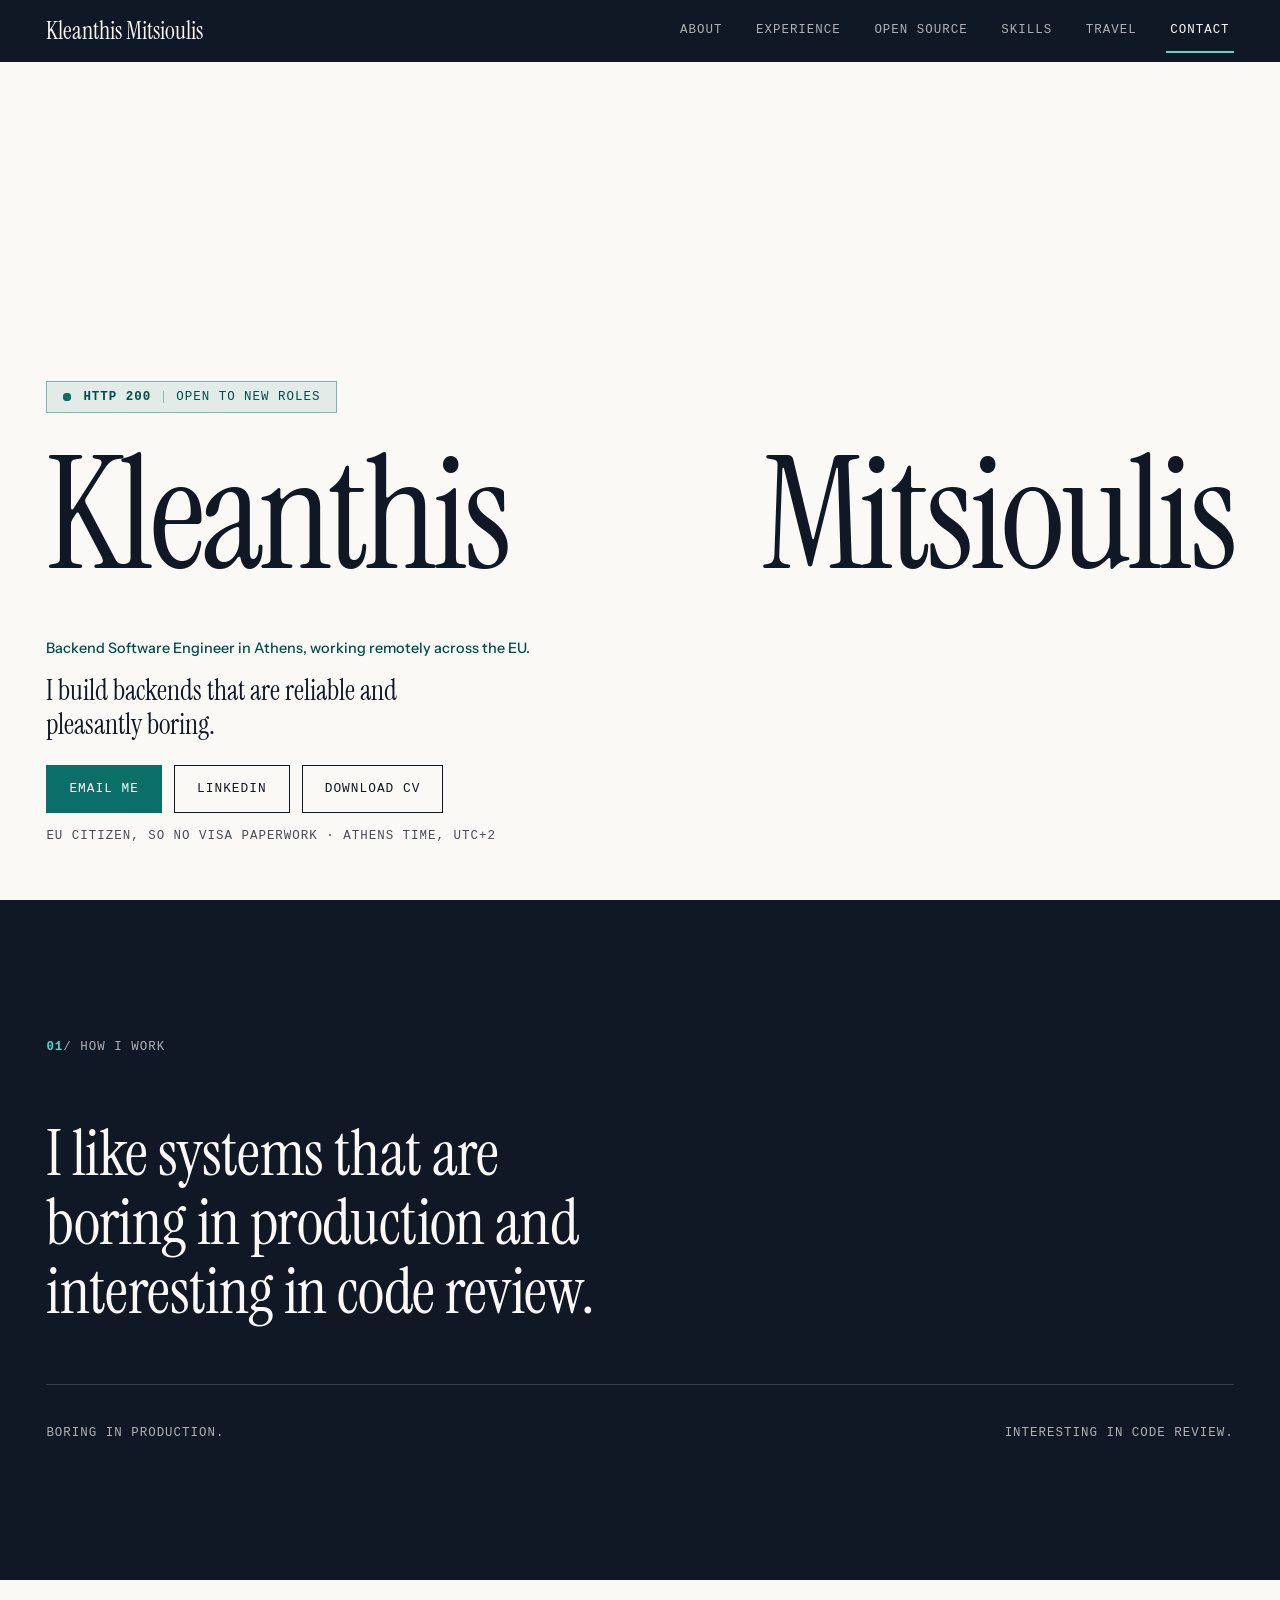
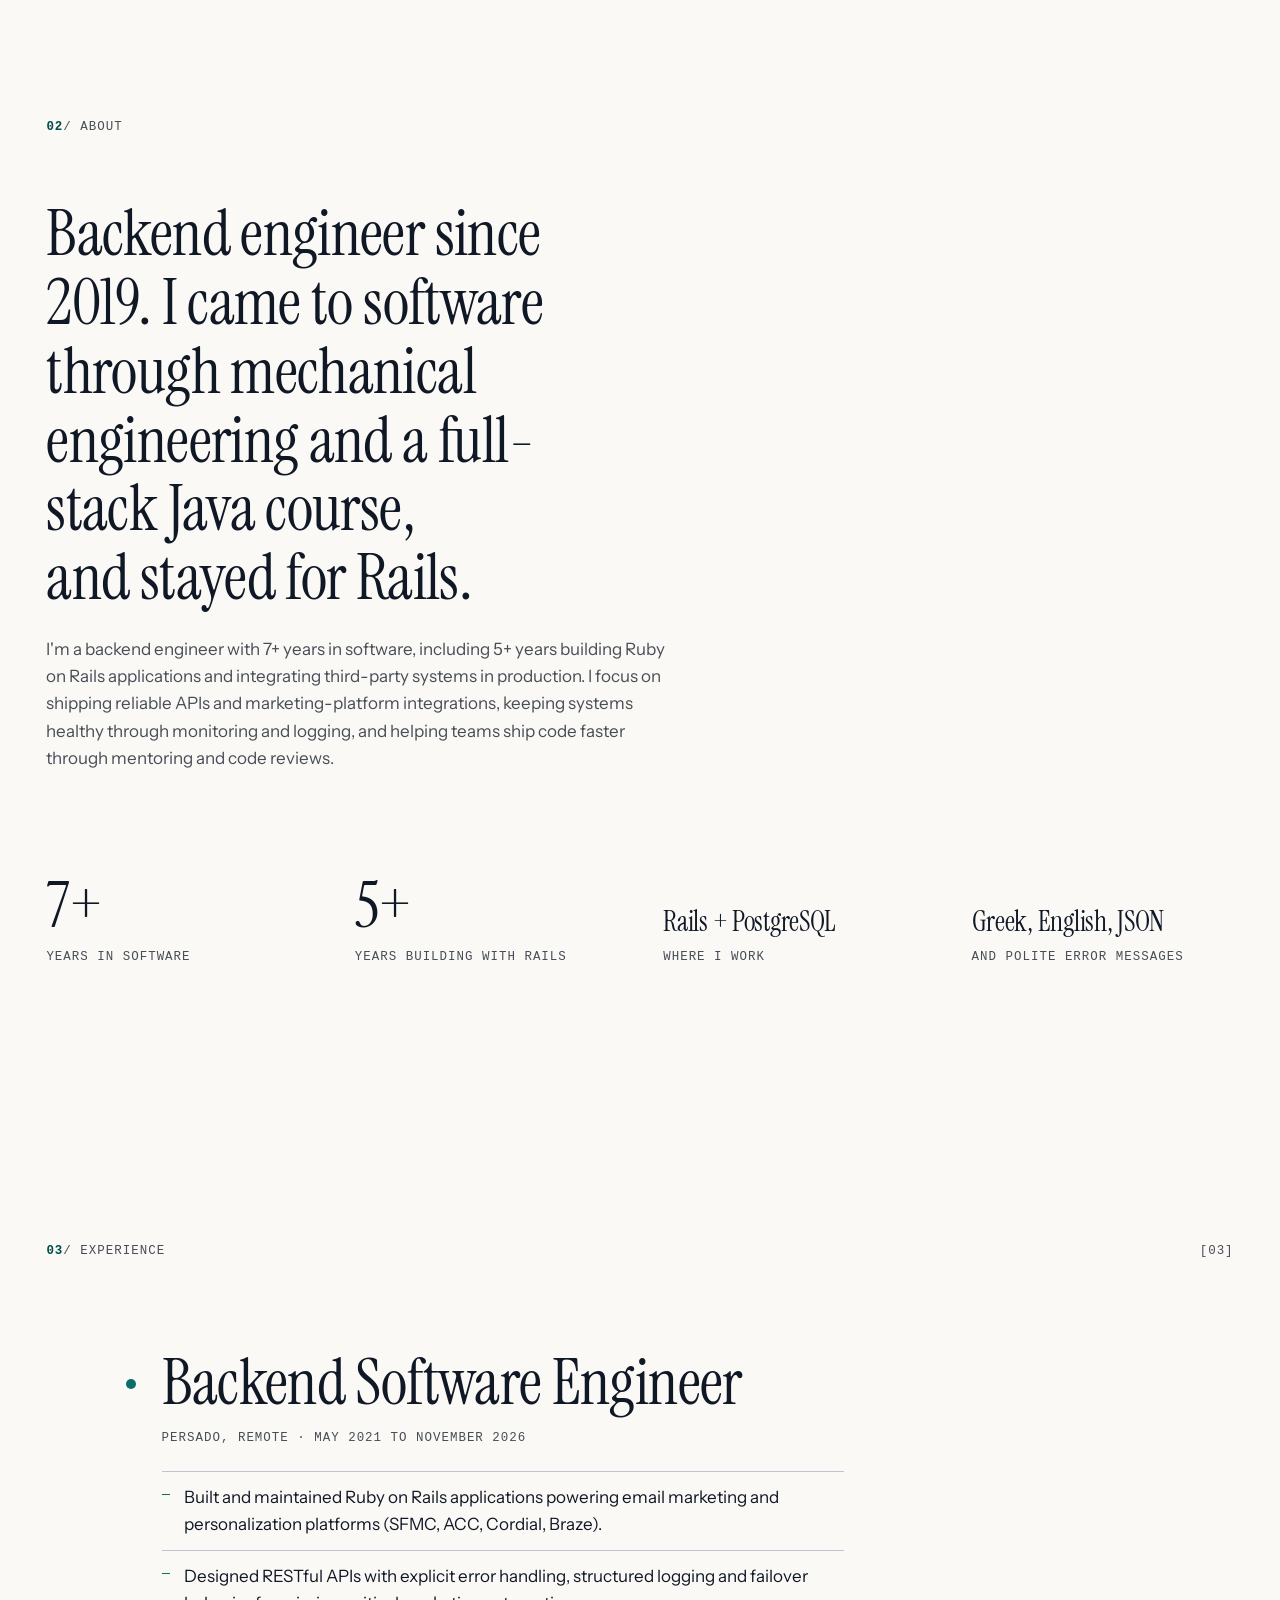
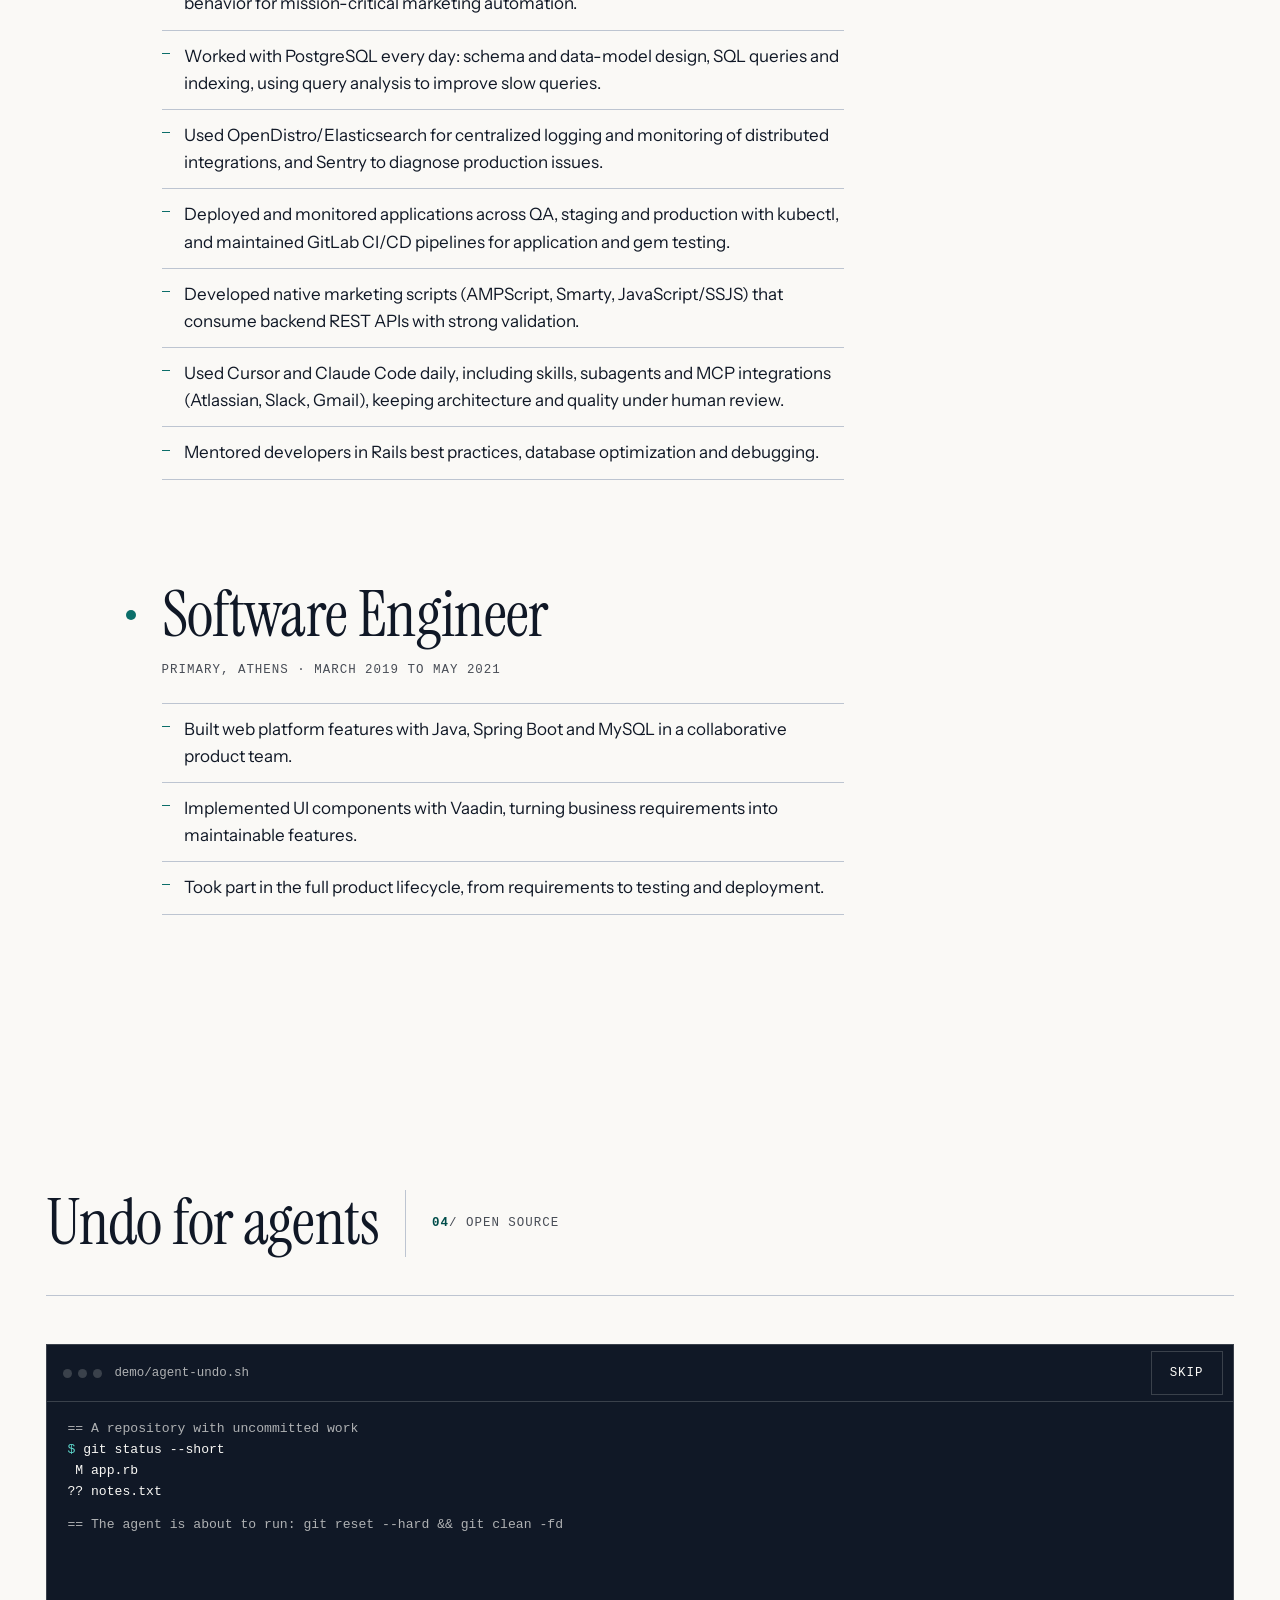
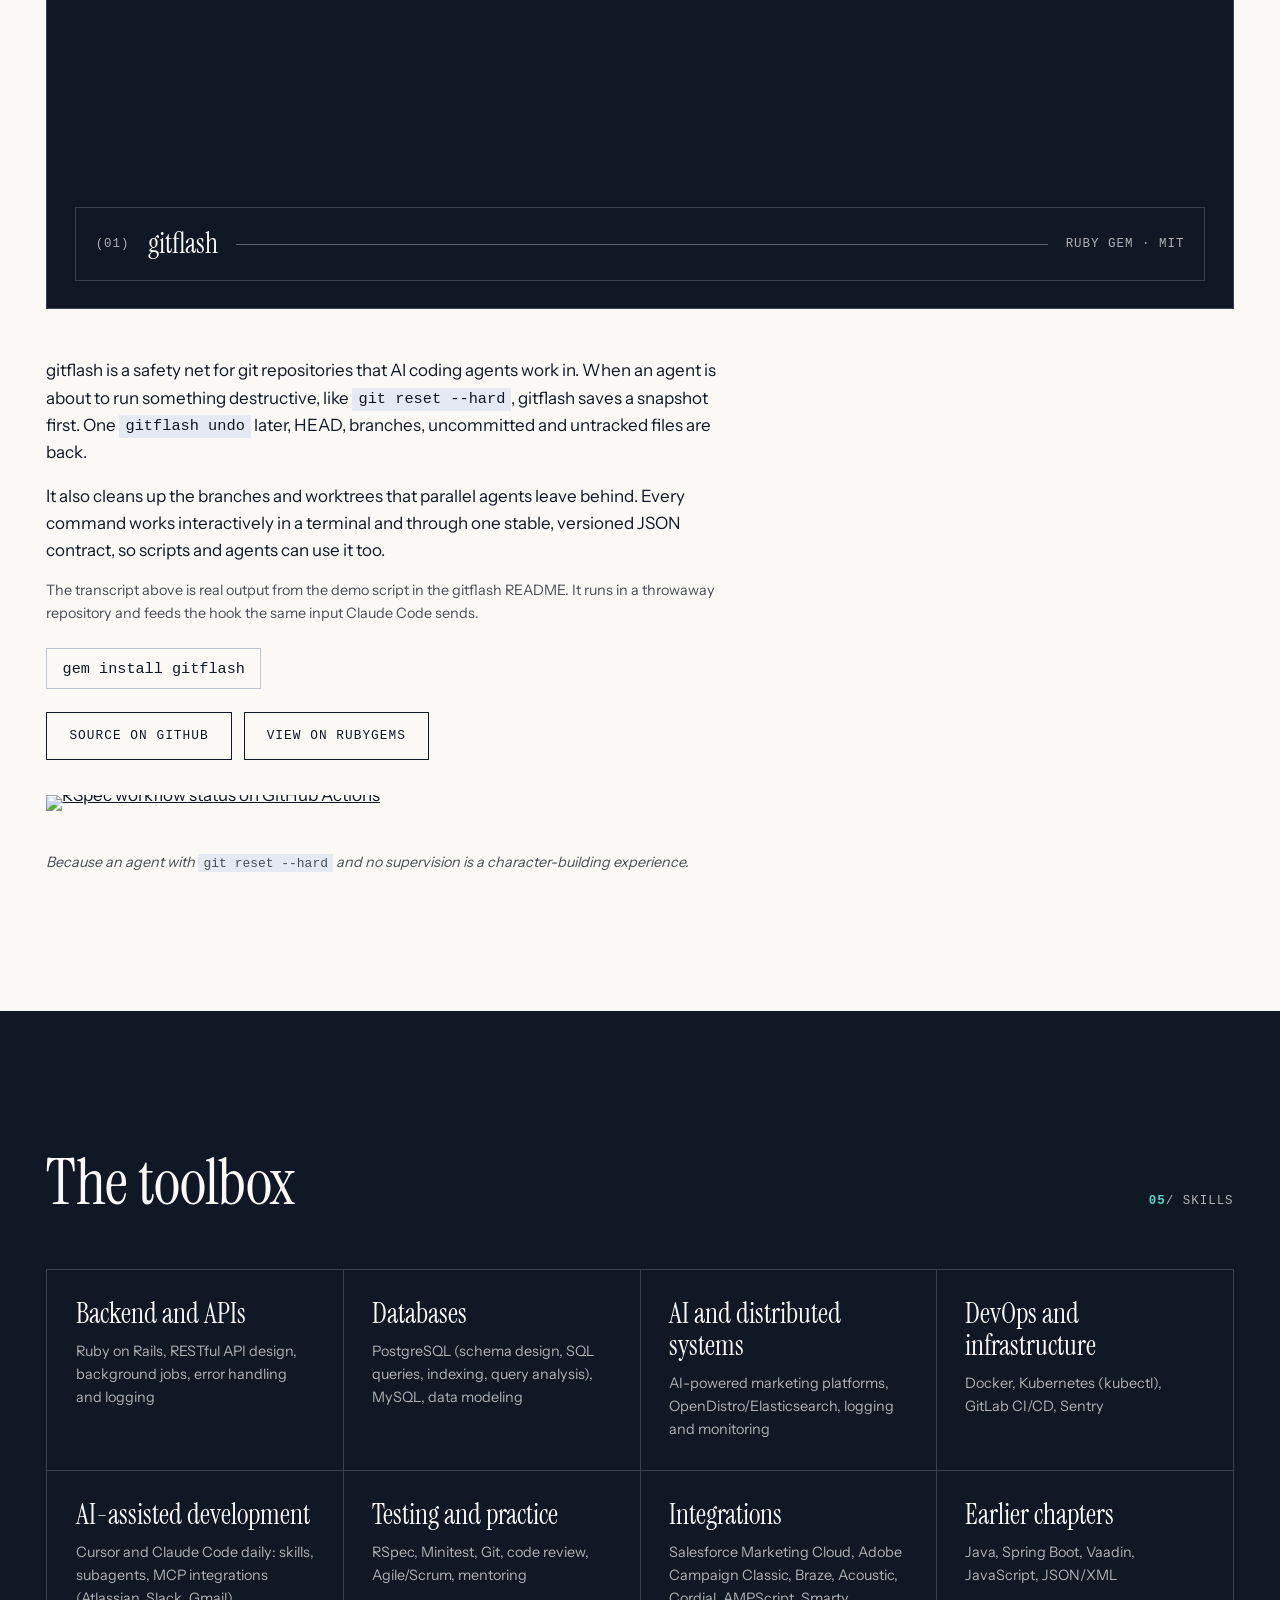
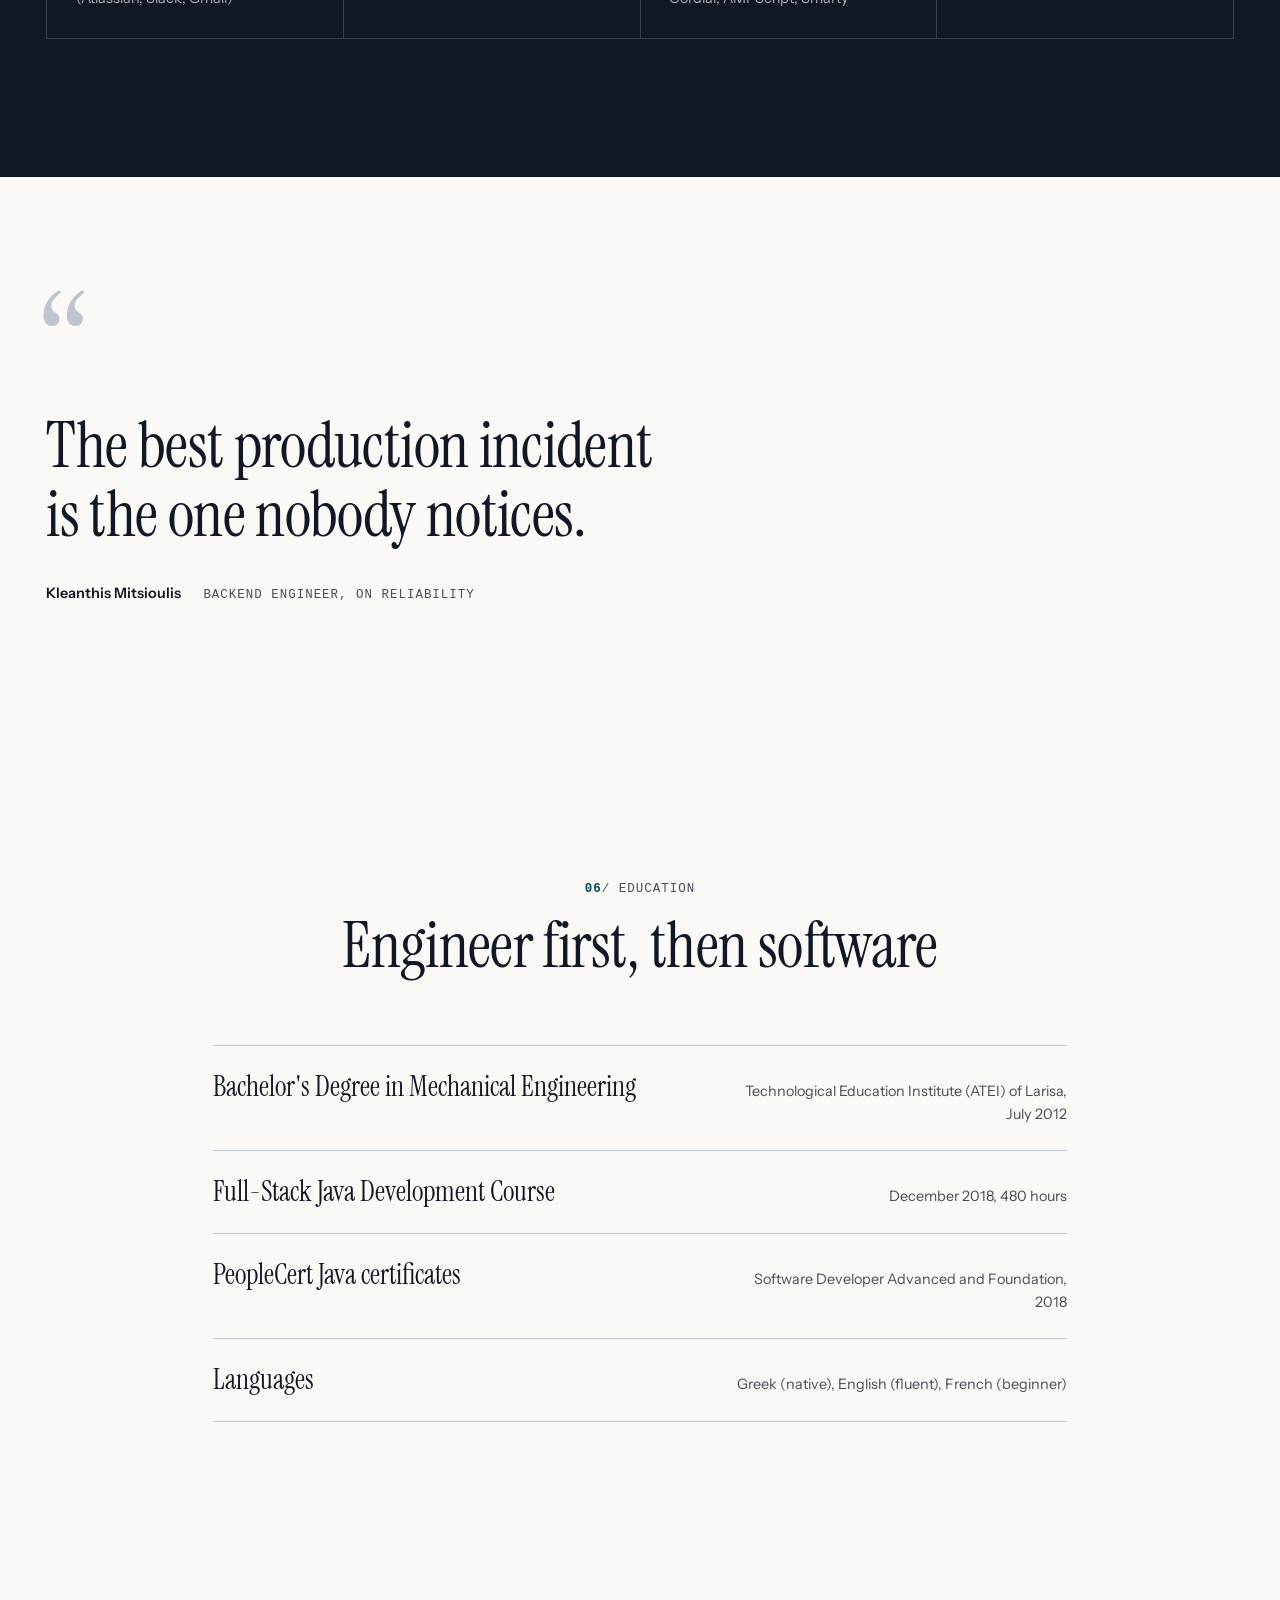
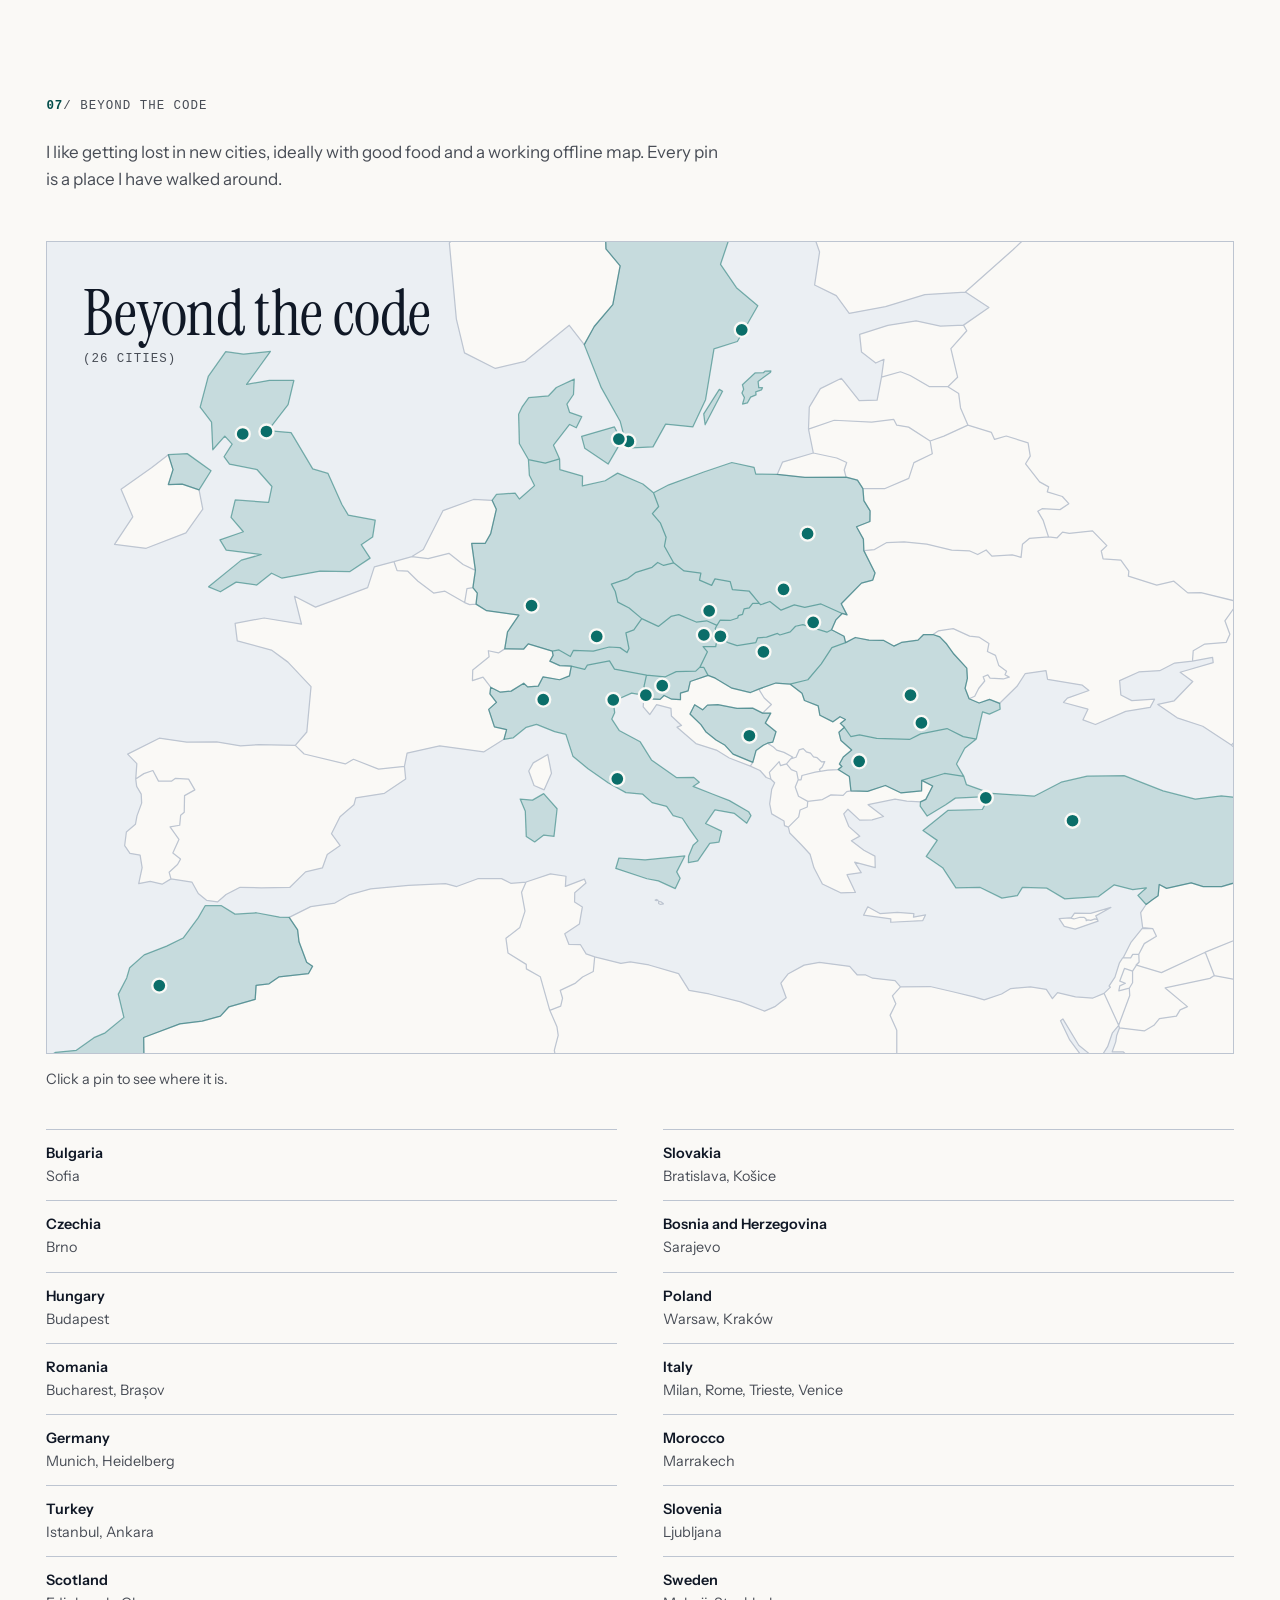
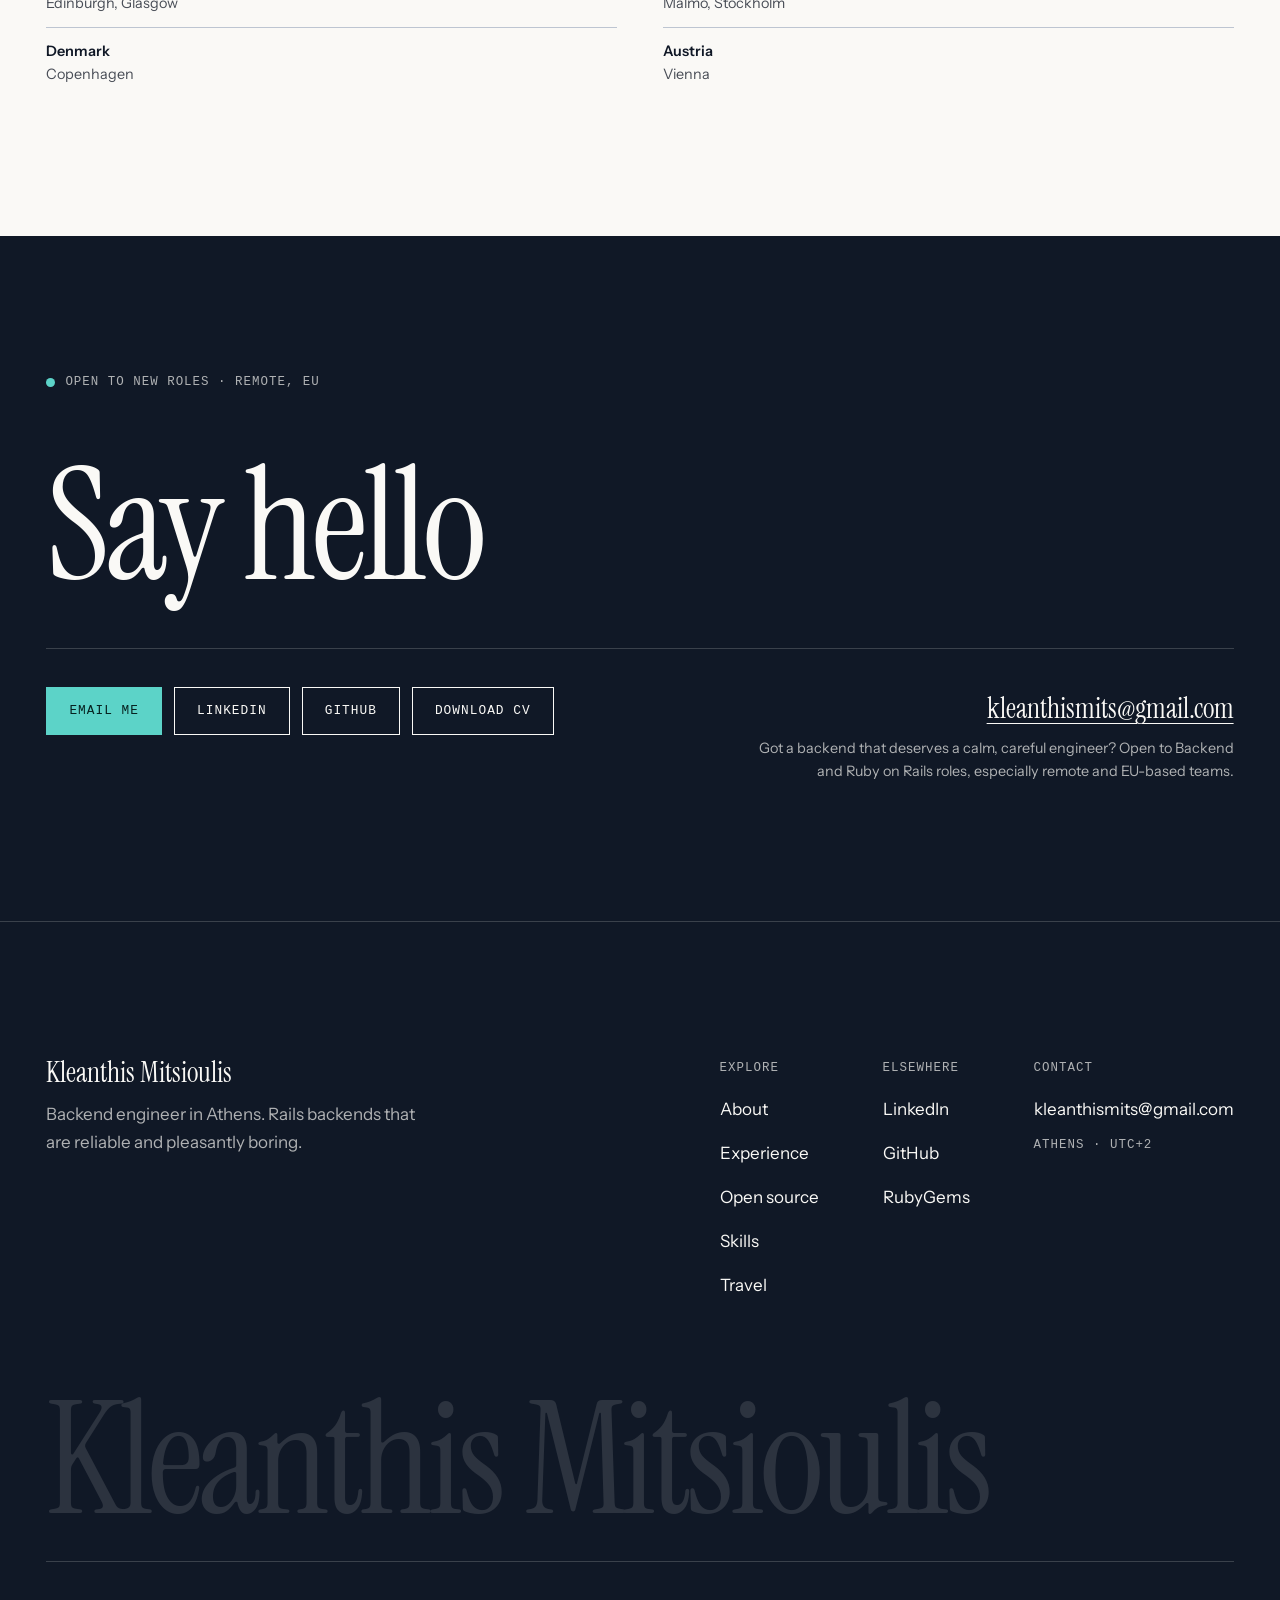
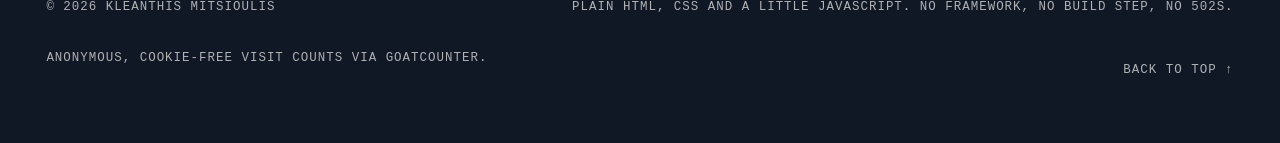
==== commit 721bc73e: "Remove rails from hero tagline" ====
--- a/index.html
+++ b/index.html
@@ -66,7 +66,7 @@
         </div>
         <div class="hero-sub">
           <p class="hero-role">Backend Software Engineer in Athens, working remotely across the EU.</p>
-          <p class="hero-tagline">I build Rails backends that are reliable and pleasantly boring.</p>
+          <p class="hero-tagline">I build backends that are reliable and pleasantly boring.</p>
           <p class="actions">
             <a class="btn btn-primary" href="mailto:kleanthismits@gmail.com">Email me</a>
             <a class="btn btn-secondary" href="https://www.linkedin.com/in/kleanthis-mitsioulis/" rel="noopener">LinkedIn</a>
